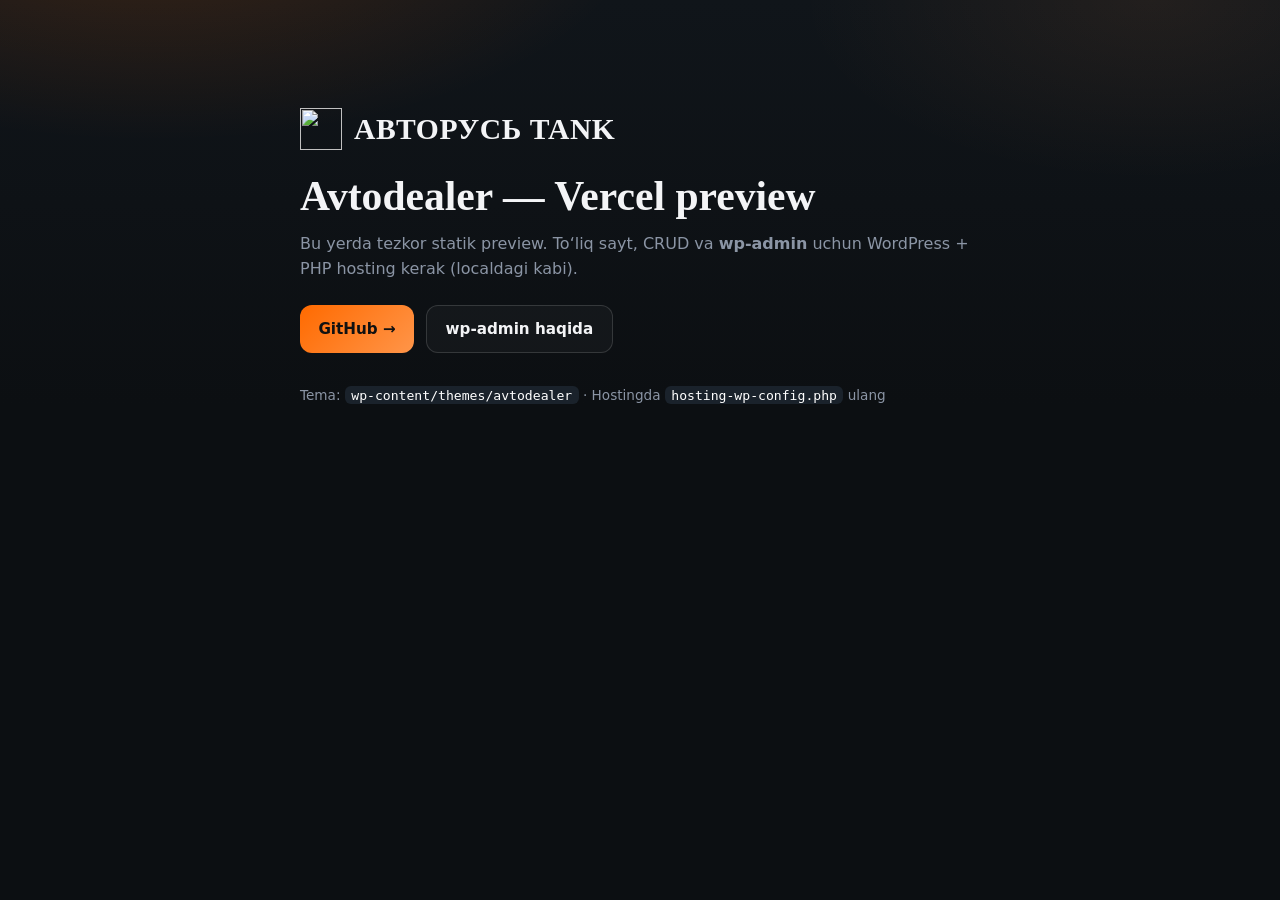
==== public/index.html @ 8ded6d8a "Add fast Vercel static preview (public/) and slim deploy ignore. Co-authored-by: Cursor <cursoragent" ====
<!DOCTYPE html>
<html lang="ru">
<head>
  <meta charset="UTF-8">
  <meta name="viewport" content="width=device-width, initial-scale=1">
  <meta name="description" content="Avtodealer — TANK дилер лендинг (WordPress tema)">
  <title>Avtodealer TANK</title>
  <link rel="icon" href="/assets/main-logo.png">
  <style>
    :root { --bg:#0c0f12; --text:#f3f4f6; --muted:#8b95a5; --accent:#ff9549; --accent2:#ff6a00; }
    * { box-sizing: border-box; }
    body {
      margin: 0; min-height: 100vh; font-family: Georgia, "Times New Roman", serif;
      color: var(--text);
      background:
        radial-gradient(900px 420px at 12% -10%, rgba(255,106,0,.18), transparent 55%),
        radial-gradient(700px 360px at 90% 0%, rgba(255,149,73,.08), transparent 50%),
        linear-gradient(180deg, #10151a 0%, var(--bg) 45%);
    }
    .wrap { max-width: 720px; margin: 0 auto; padding: 12vh 1.25rem 3rem; }
    .brand { display:flex; align-items:center; gap:.75rem; margin-bottom: 1.5rem; }
    .brand img { width: 42px; height: 42px; object-fit: contain; }
    .brand span { font-size: clamp(1.4rem, 3vw, 1.85rem); font-weight: 700; letter-spacing: .02em; }
    h1 { margin: 0 0 .75rem; font-size: clamp(1.75rem, 4.5vw, 2.6rem); line-height: 1.1; font-weight: 700; }
    p { margin: 0 0 1rem; color: var(--muted); font-family: system-ui, sans-serif; font-size: 1rem; line-height: 1.55; }
    .cta { display:flex; flex-wrap:wrap; gap:.75rem; margin-top: 1.5rem; }
    a.btn {
      display:inline-flex; align-items:center; justify-content:center; gap:.4rem;
      text-decoration:none; font-family: system-ui, sans-serif; font-weight: 650; font-size: .95rem;
      border-radius: 12px; padding: .85rem 1.15rem; transition: transform .15s ease, background .15s ease;
    }
    a.btn:hover { transform: translateY(-1px); }
    a.primary { background: linear-gradient(135deg, var(--accent2), var(--accent)); color: #111; }
    a.ghost { border: 1px solid rgba(255,255,255,.14); color: var(--text); background: rgba(255,255,255,.03); }
    .note { margin-top: 2rem; font-family: system-ui, sans-serif; font-size: .85rem; color: var(--muted); }
    code { color: #fff; background: #1a222b; padding: .12rem .4rem; border-radius: 6px; font-size: .82rem; }
  </style>
</head>
<body>
  <main class="wrap">
    <div class="brand">
      <img src="/assets/main-logo.png" width="42" height="42" alt="">
      <span>АВТОРУСЬ TANK</span>
    </div>
    <h1>Avtodealer — Vercel preview</h1>
    <p>Bu yerda tezkor statik preview. To‘liq sayt, CRUD va <strong>wp-admin</strong> uchun WordPress + PHP hosting kerak (localdagi kabi).</p>
    <div class="cta">
      <a class="btn primary" href="https://github.com/qobiljonov22/avtodealer">GitHub →</a>
      <a class="btn ghost" href="/wp-admin-notice">wp-admin haqida</a>
    </div>
    <p class="note">Tema: <code>wp-content/themes/avtodealer</code> · Hostingda <code>hosting-wp-config.php</code> ulang</p>
  </main>
</body>
</html>
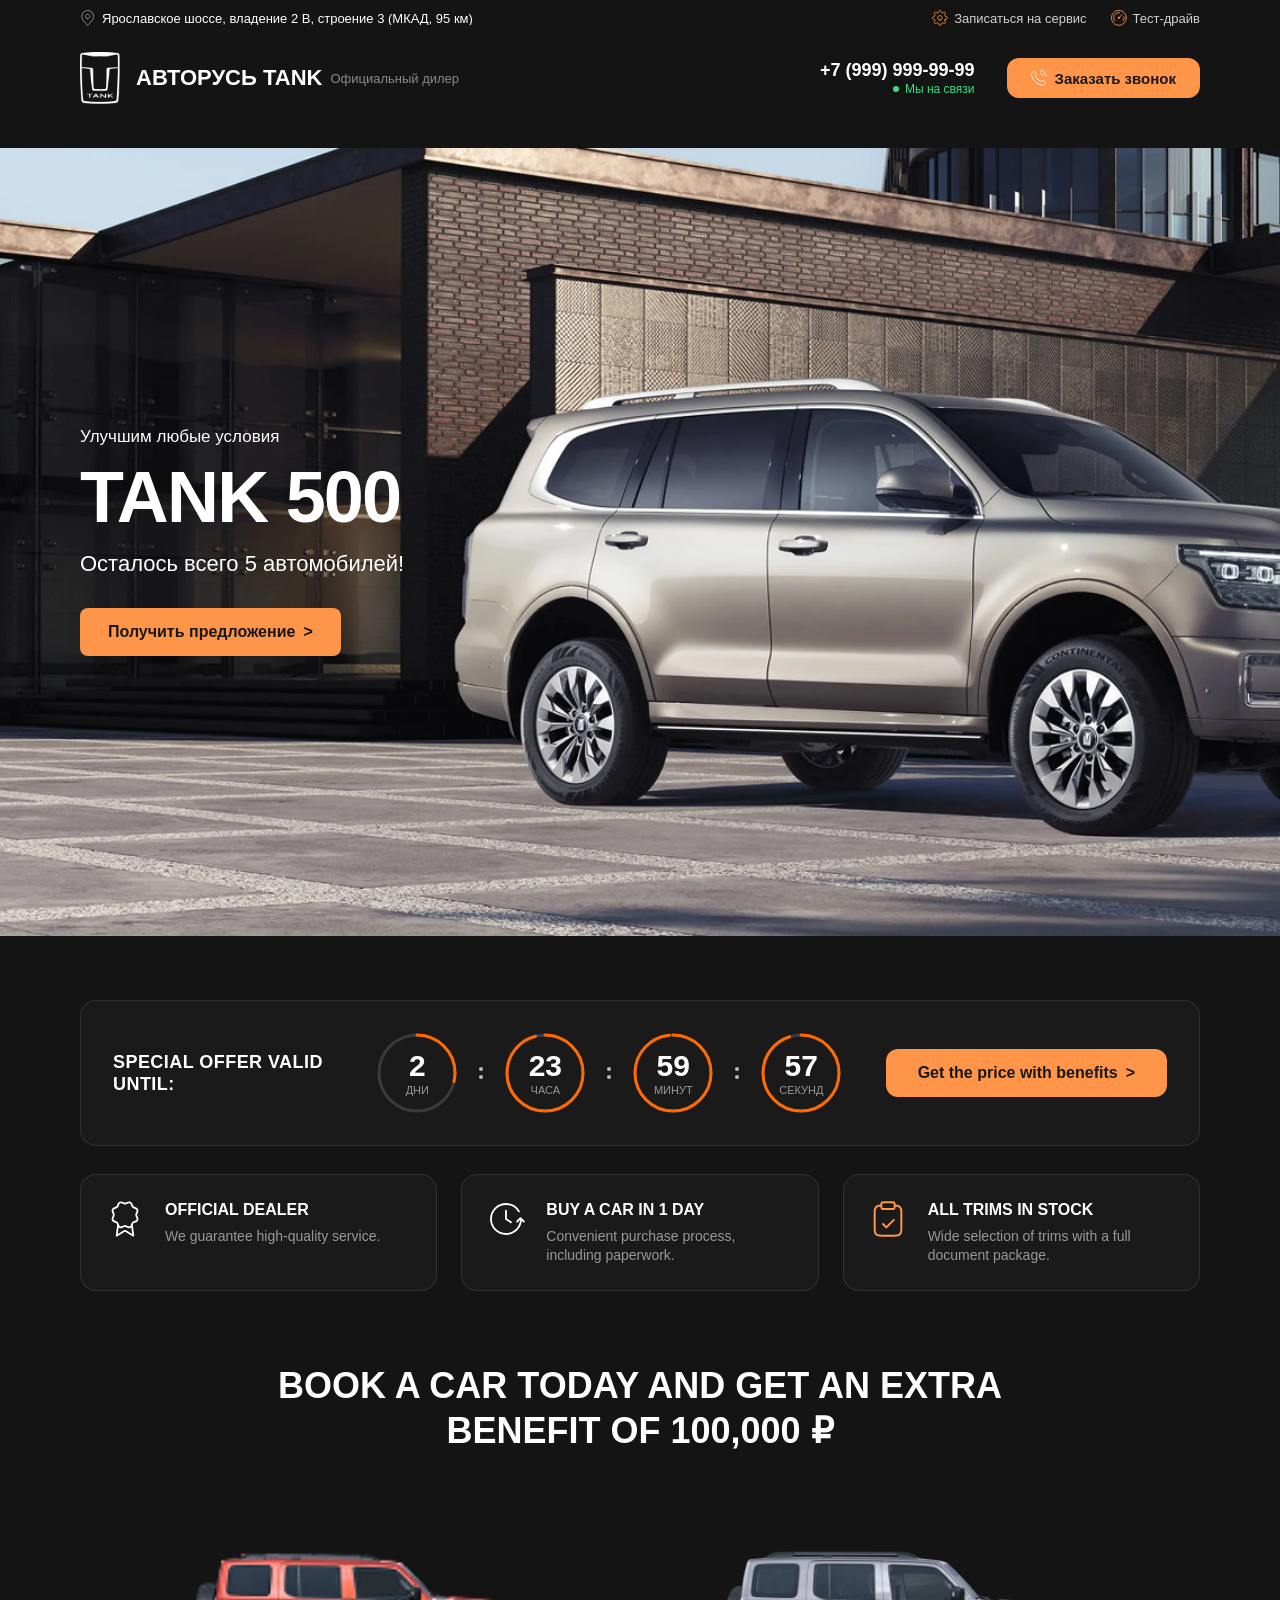
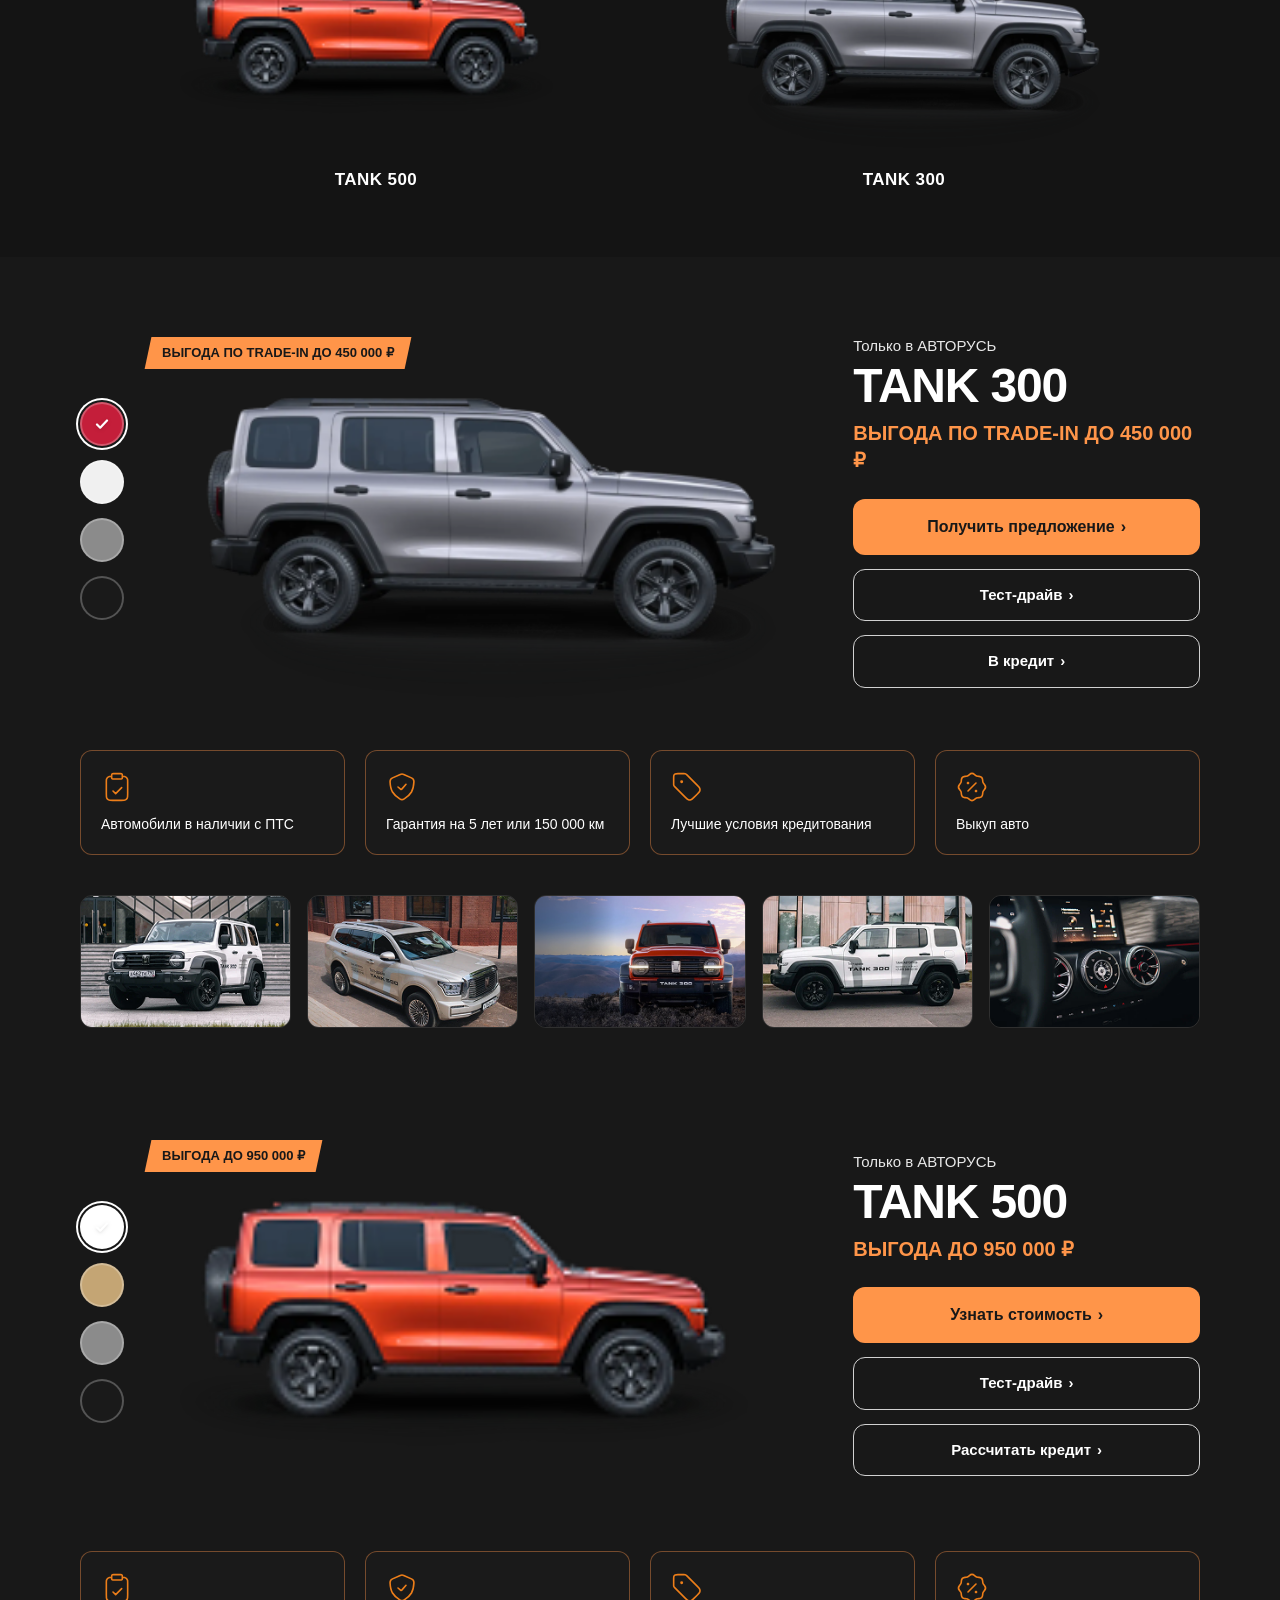
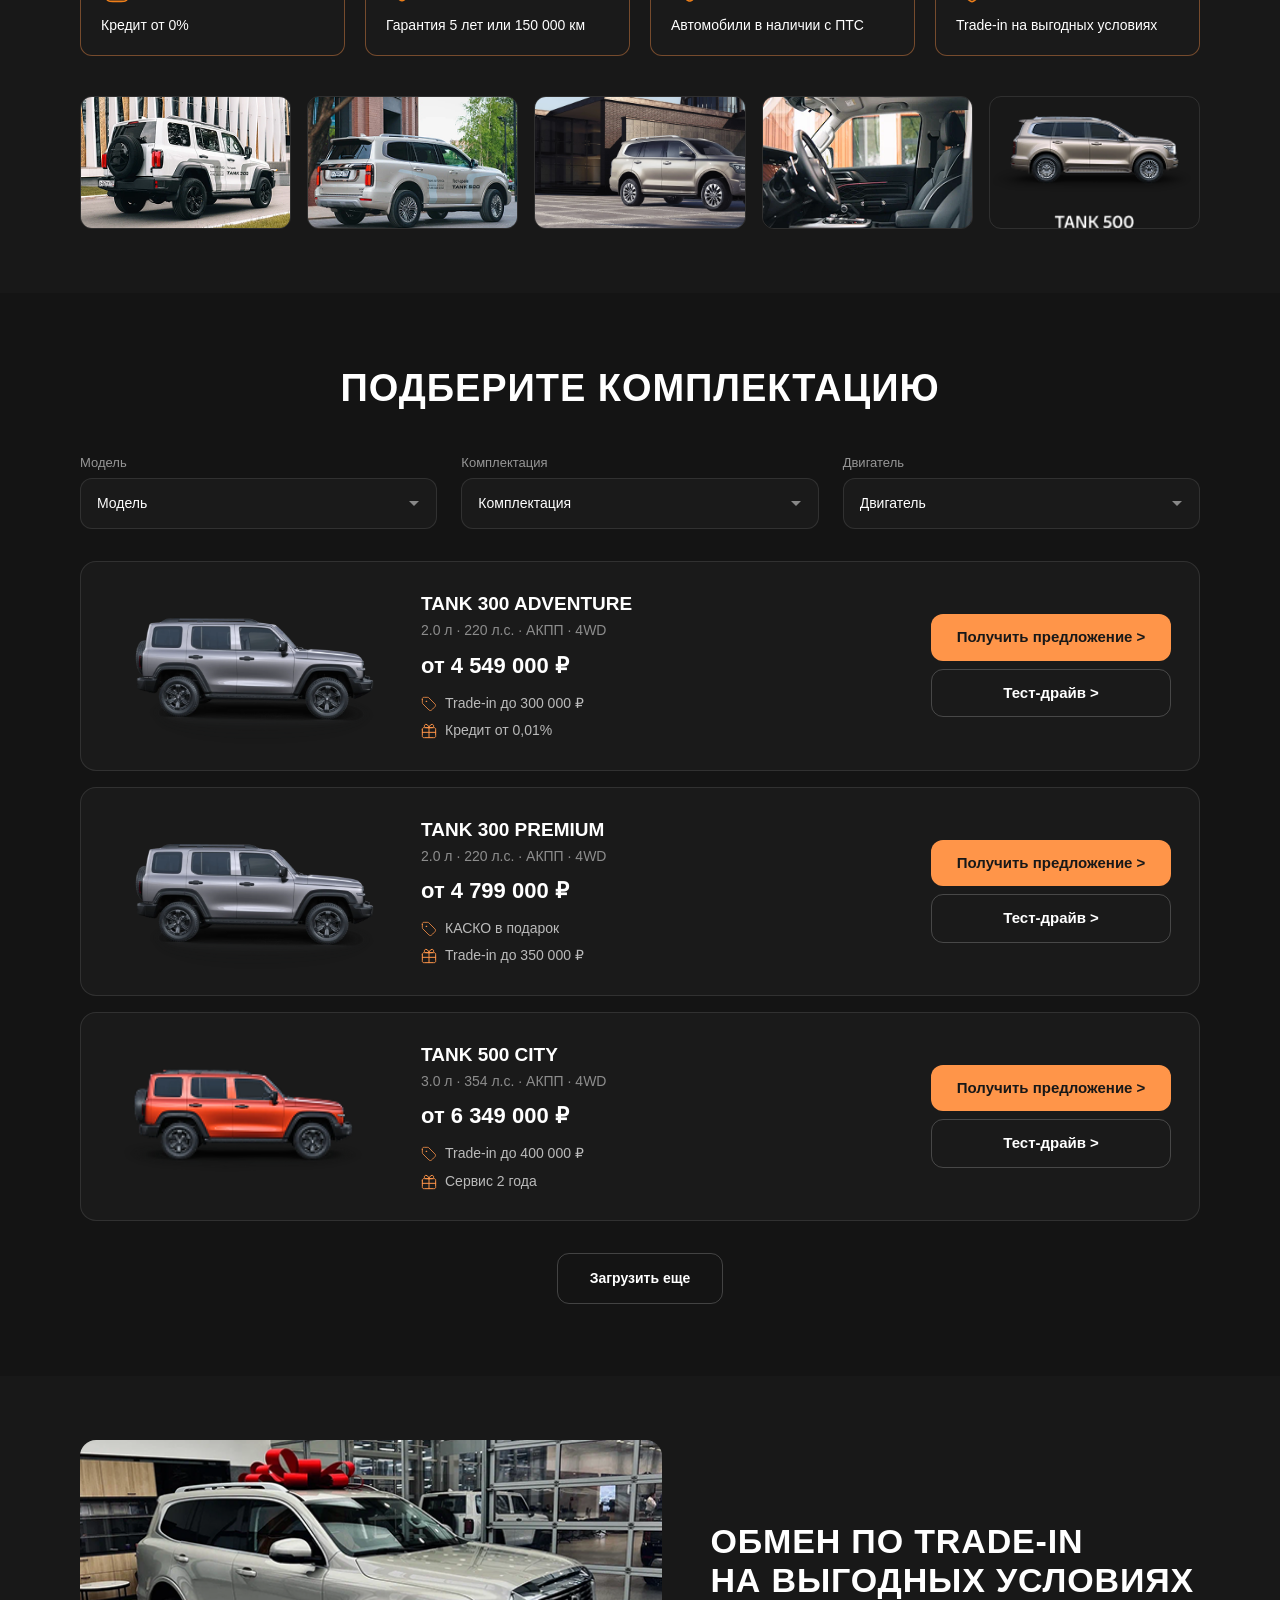
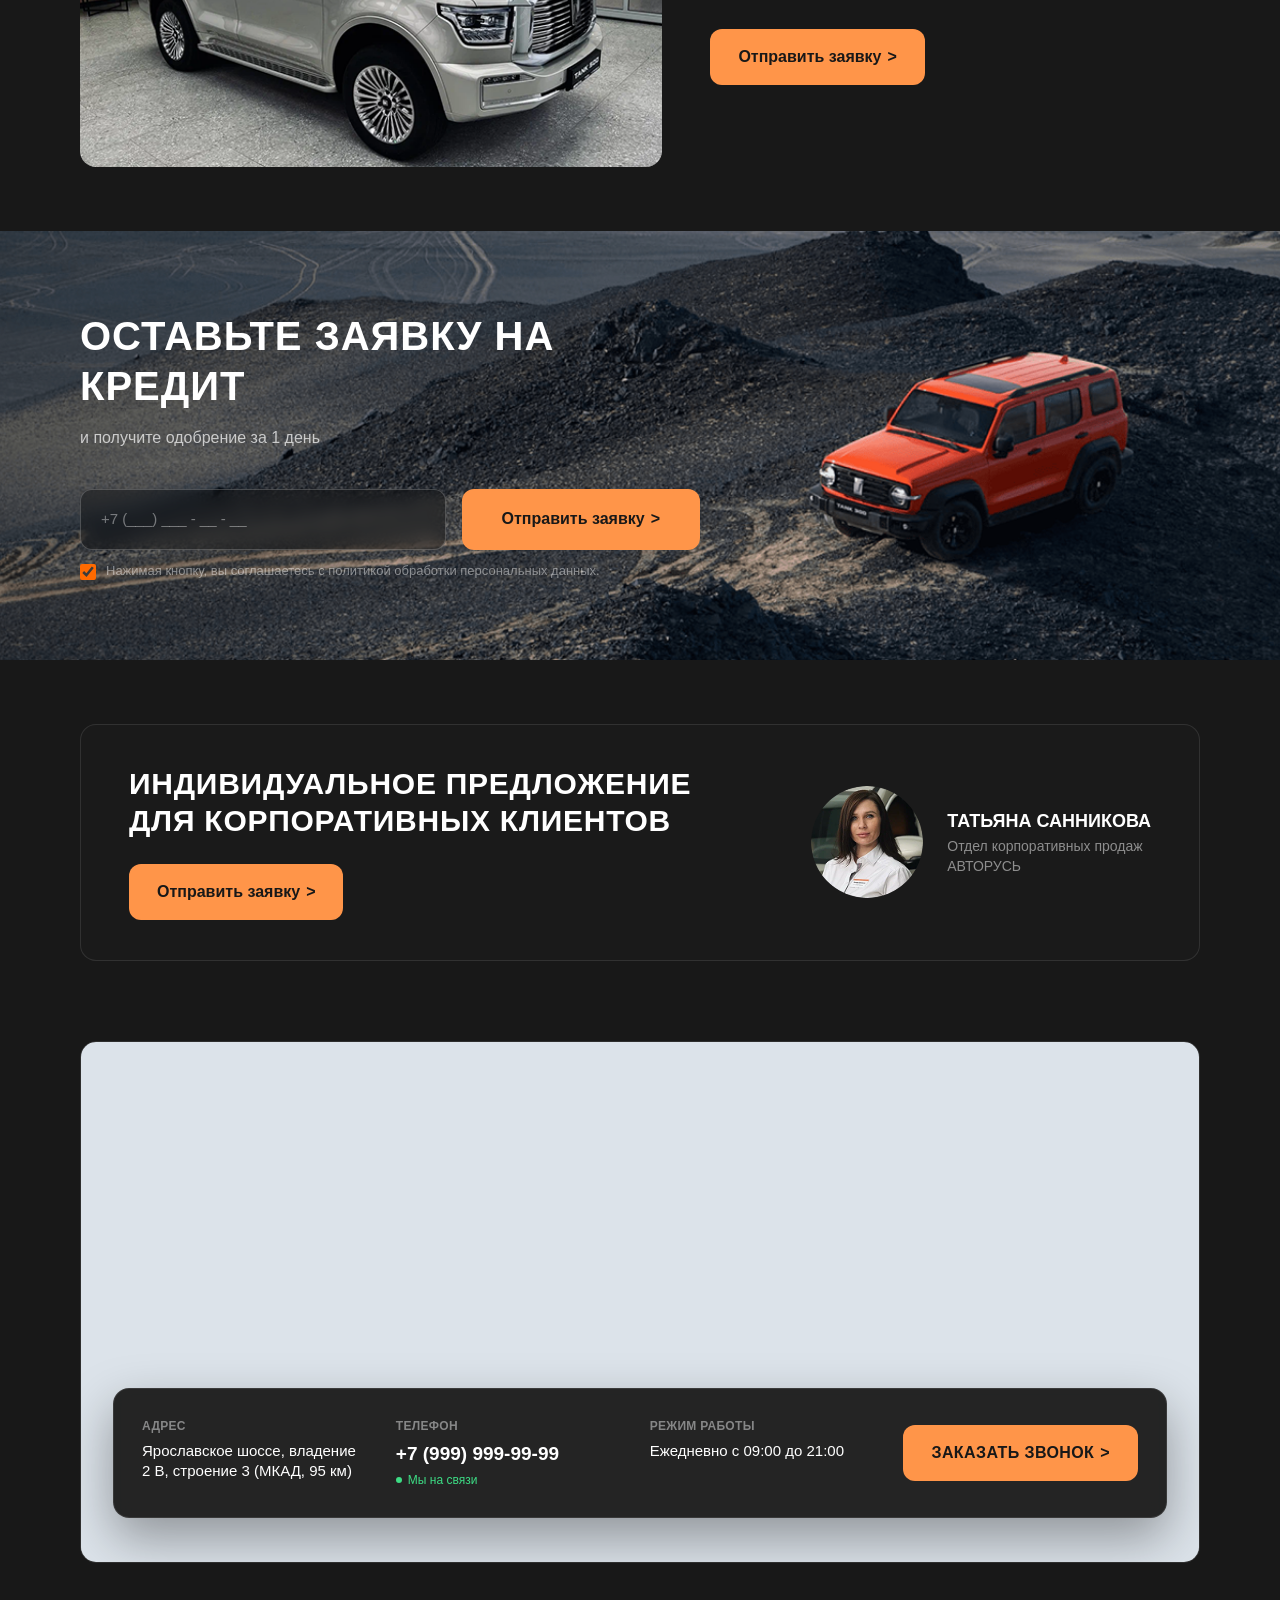
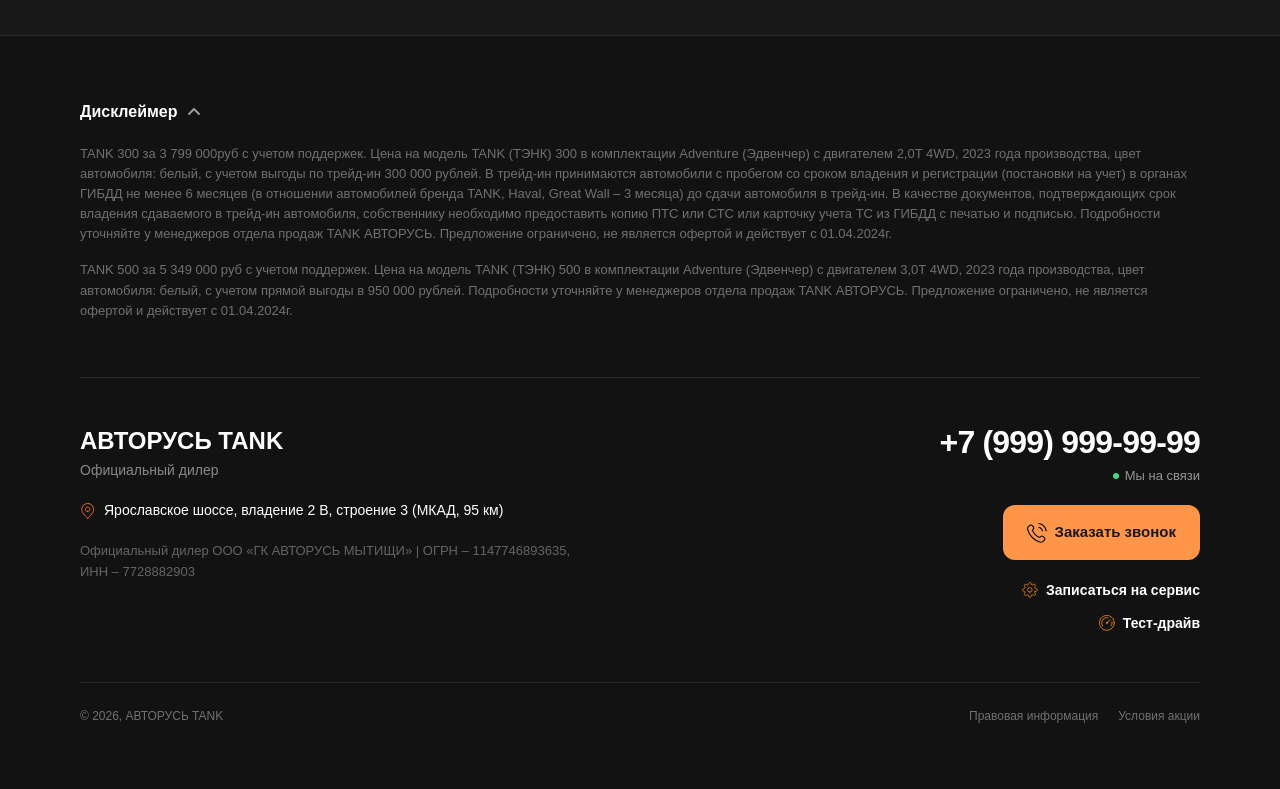
==== commit 436b3457: "Restore full static HTML export after overly aggressive cleanup. Co-authored-by: Cursor <cursoragent" ====
--- a/public/index.html
+++ b/public/index.html
@@ -1,54 +1,1494 @@
 <!DOCTYPE html>
-<html lang="ru">
+<html lang="ru-RU">
 <head>
-  <meta charset="UTF-8">
-  <meta name="viewport" content="width=device-width, initial-scale=1">
-  <meta name="description" content="Avtodealer — TANK дилер лендинг (WordPress tema)">
-  <title>Avtodealer TANK</title>
-  <link rel="icon" href="/assets/main-logo.png">
-  <style>
-    :root { --bg:#0c0f12; --text:#f3f4f6; --muted:#8b95a5; --accent:#ff9549; --accent2:#ff6a00; }
-    * { box-sizing: border-box; }
-    body {
-      margin: 0; min-height: 100vh; font-family: Georgia, "Times New Roman", serif;
-      color: var(--text);
-      background:
-        radial-gradient(900px 420px at 12% -10%, rgba(255,106,0,.18), transparent 55%),
-        radial-gradient(700px 360px at 90% 0%, rgba(255,149,73,.08), transparent 50%),
-        linear-gradient(180deg, #10151a 0%, var(--bg) 45%);
+    <meta charset="UTF-8">
+    <meta name="viewport" content="width=device-width, initial-scale=1">
+    <title>Avtodealer</title>
+<meta name='robots' content='noindex, nofollow' />
+<style type="text/tailwindcss">
+@theme {
+    /* phone */
+    --breakpoint-sm: 640px;
+    /* mini-ipad */
+    --breakpoint-md: 768px;
+    /* ipad */
+    --breakpoint-lg: 1024px;
+    /* laptop */
+    --breakpoint-xl: 1280px;
+    /* desktop */
+    --breakpoint-2xl: 1536px;
+    /* monitor */
+    --breakpoint-3xl: 1800px;
+    /* large monitor */
+    --breakpoint-4xl: 1920px;
+    /* ultra */
+    --breakpoint-5xl: 2000px;
+}
+
+.container {
+    width: 100%;
+    margin-inline: auto;
+    padding-inline: 16px;
+}
+
+/* phone */
+@media (min-width: 640px) {
+    .container {
+        max-width: 640px;
+        padding-inline: 20px;
     }
-    .wrap { max-width: 720px; margin: 0 auto; padding: 12vh 1.25rem 3rem; }
-    .brand { display:flex; align-items:center; gap:.75rem; margin-bottom: 1.5rem; }
-    .brand img { width: 42px; height: 42px; object-fit: contain; }
-    .brand span { font-size: clamp(1.4rem, 3vw, 1.85rem); font-weight: 700; letter-spacing: .02em; }
-    h1 { margin: 0 0 .75rem; font-size: clamp(1.75rem, 4.5vw, 2.6rem); line-height: 1.1; font-weight: 700; }
-    p { margin: 0 0 1rem; color: var(--muted); font-family: system-ui, sans-serif; font-size: 1rem; line-height: 1.55; }
-    .cta { display:flex; flex-wrap:wrap; gap:.75rem; margin-top: 1.5rem; }
-    a.btn {
-      display:inline-flex; align-items:center; justify-content:center; gap:.4rem;
-      text-decoration:none; font-family: system-ui, sans-serif; font-weight: 650; font-size: .95rem;
-      border-radius: 12px; padding: .85rem 1.15rem; transition: transform .15s ease, background .15s ease;
+}
+
+/* mini-ipad */
+@media (min-width: 768px) {
+    .container {
+        max-width: 768px;
+        padding-inline: 24px;
     }
-    a.btn:hover { transform: translateY(-1px); }
-    a.primary { background: linear-gradient(135deg, var(--accent2), var(--accent)); color: #111; }
-    a.ghost { border: 1px solid rgba(255,255,255,.14); color: var(--text); background: rgba(255,255,255,.03); }
-    .note { margin-top: 2rem; font-family: system-ui, sans-serif; font-size: .85rem; color: var(--muted); }
-    code { color: #fff; background: #1a222b; padding: .12rem .4rem; border-radius: 6px; font-size: .82rem; }
-  </style>
+}
+
+/* ipad */
+@media (min-width: 1024px) {
+    .container {
+        max-width: 1024px;
+        padding-inline: 32px;
+    }
+}
+
+/* laptop */
+@media (min-width: 1280px) {
+    .container {
+        max-width: 1200px;
+        padding-inline: 40px;
+    }
+}
+
+/* desktop */
+@media (min-width: 1536px) {
+    .container {
+        max-width: 1400px;
+        padding-inline: 48px;
+    }
+}
+
+/* monitor */
+@media (min-width: 1800px) {
+    .container {
+        max-width: 1640px;
+        padding-inline: 56px;
+    }
+}
+
+/* large monitor / ultra */
+@media (min-width: 1920px) {
+    .container {
+        max-width: 1760px;
+        padding-inline: 60px;
+    }
+}
+
+@media (min-width: 2000px) {
+    .container {
+        max-width: 1840px;
+        padding-inline: 64px;
+    }
+}
+
+</style>
+<style id="wp-img-auto-sizes-contain-inline-css">
+img:is([sizes=auto i],[sizes^="auto," i]){contain-intrinsic-size:3000px 1500px}
+/*# sourceURL=wp-img-auto-sizes-contain-inline-css */
+</style>
+<style id="wp-emoji-styles-inline-css">
+
+	img.wp-smiley, img.emoji {
+		display: inline !important;
+		border: none !important;
+		box-shadow: none !important;
+		height: 1em !important;
+		width: 1em !important;
+		margin: 0 0.07em !important;
+		vertical-align: -0.1em !important;
+		background: none !important;
+		padding: 0 !important;
+	}
+/*# sourceURL=wp-emoji-styles-inline-css */
+</style>
+<style id="wp-block-library-inline-css">
+:root{--wp-block-synced-color:#7a00df;--wp-block-synced-color--rgb:122,0,223;--wp-bound-block-color:var(--wp-block-synced-color);--wp-editor-canvas-background:#ddd;--wp-admin-theme-color:#007cba;--wp-admin-theme-color--rgb:0,124,186;--wp-admin-theme-color-darker-10:#006ba1;--wp-admin-theme-color-darker-10--rgb:0,107,160.5;--wp-admin-theme-color-darker-20:#005a87;--wp-admin-theme-color-darker-20--rgb:0,90,135;--wp-admin-border-width-focus:2px}@media (min-resolution:192dpi){:root{--wp-admin-border-width-focus:1.5px}}.wp-element-button{cursor:pointer}:root .has-very-light-gray-background-color{background-color:#eee}:root .has-very-dark-gray-background-color{background-color:#313131}:root .has-very-light-gray-color{color:#eee}:root .has-very-dark-gray-color{color:#313131}:root .has-vivid-green-cyan-to-vivid-cyan-blue-gradient-background{background:linear-gradient(135deg,#00d084,#0693e3)}:root .has-purple-crush-gradient-background{background:linear-gradient(135deg,#34e2e4,#4721fb 50%,#ab1dfe)}:root .has-hazy-dawn-gradient-background{background:linear-gradient(135deg,#faaca8,#dad0ec)}:root .has-subdued-olive-gradient-background{background:linear-gradient(135deg,#fafae1,#67a671)}:root .has-atomic-cream-gradient-background{background:linear-gradient(135deg,#fdd79a,#004a59)}:root .has-nightshade-gradient-background{background:linear-gradient(135deg,#330968,#31cdcf)}:root .has-midnight-gradient-background{background:linear-gradient(135deg,#020381,#2874fc)}:root{--wp--preset--font-size--normal:16px;--wp--preset--font-size--huge:42px}.has-regular-font-size{font-size:1em}.has-larger-font-size{font-size:2.625em}.has-normal-font-size{font-size:var(--wp--preset--font-size--normal)}.has-huge-font-size{font-size:var(--wp--preset--font-size--huge)}:root .has-text-align-center{text-align:center}:root .has-text-align-left{text-align:left}:root .has-text-align-right{text-align:right}.has-fit-text{white-space:nowrap!important}#end-resizable-editor-section{display:none}.aligncenter{clear:both}.items-justified-left{justify-content:flex-start}.items-justified-center{justify-content:center}.items-justified-right{justify-content:flex-end}.items-justified-space-between{justify-content:space-between}.screen-reader-text{word-wrap:normal!important;border:0;clip-path:inset(50%);height:1px;margin:-1px;overflow:hidden;padding:0;position:absolute;width:1px;word-break:normal!important}.screen-reader-text:focus{background-color:#ddd;clip-path:none;color:#444;display:block;font-size:1em;height:auto;left:5px;line-height:normal;padding:15px 23px 14px;text-decoration:none;top:5px;width:auto;z-index:100000}html :where(.has-border-color){border-style:solid}html :where([style^=border-color],[style*=";border-color"],[style*="; border-color"]){border-style:solid}html :where([style^=border-top-color],[style*=";border-top-color"],[style*="; border-top-color"]){border-top-style:solid}html :where([style^=border-right-color],[style*=";border-right-color"],[style*="; border-right-color"]){border-right-style:solid}html :where([style^=border-bottom-color],[style*=";border-bottom-color"],[style*="; border-bottom-color"]){border-bottom-style:solid}html :where([style^=border-left-color],[style*=";border-left-color"],[style*="; border-left-color"]){border-left-style:solid}html :where([style^=border-width],[style*=";border-width"],[style*="; border-width"]){border-style:solid}html :where([style^=border-top-width],[style*=";border-top-width"],[style*="; border-top-width"]){border-top-style:solid}html :where([style^=border-right-width],[style*=";border-right-width"],[style*="; border-right-width"]){border-right-style:solid}html :where([style^=border-bottom-width],[style*=";border-bottom-width"],[style*="; border-bottom-width"]){border-bottom-style:solid}html :where([style^=border-left-width],[style*=";border-left-width"],[style*="; border-left-width"]){border-left-style:solid}html :where(img[class*=wp-image-]){height:auto;max-width:100%}:where(figure){margin:0 0 1em}html :where(.is-position-sticky){--wp-admin--admin-bar--position-offset:var(--wp-admin--admin-bar--height,0px)}@media screen and (max-width:600px){html :where(.is-position-sticky){--wp-admin--admin-bar--position-offset:0px}}
+
+/*# sourceURL=/wp-includes/css/dist/block-library/common.min.css */
+</style>
+<style id="classic-theme-styles-inline-css">
+/*! This file is auto-generated */
+.wp-block-button__link{color:#fff;background-color:#32373c;border-radius:9999px;box-shadow:none;text-decoration:none;padding:calc(.667em + 2px) calc(1.333em + 2px);font-size:1.125em}.wp-block-file__button{background:#32373c;color:#fff;text-decoration:none}
+/*# sourceURL=/wp-includes/css/classic-themes.min.css */
+</style>
+
+<style id="global-styles-inline-css">
+:root{--wp--preset--aspect-ratio--square: 1;--wp--preset--aspect-ratio--4-3: 4/3;--wp--preset--aspect-ratio--3-4: 3/4;--wp--preset--aspect-ratio--3-2: 3/2;--wp--preset--aspect-ratio--2-3: 2/3;--wp--preset--aspect-ratio--16-9: 16/9;--wp--preset--aspect-ratio--9-16: 9/16;--wp--preset--color--black: #000000;--wp--preset--color--cyan-bluish-gray: #abb8c3;--wp--preset--color--white: #ffffff;--wp--preset--color--pale-pink: #f78da7;--wp--preset--color--vivid-red: #cf2e2e;--wp--preset--color--luminous-vivid-orange: #ff6900;--wp--preset--color--luminous-vivid-amber: #fcb900;--wp--preset--color--light-green-cyan: #7bdcb5;--wp--preset--color--vivid-green-cyan: #00d084;--wp--preset--color--pale-cyan-blue: #8ed1fc;--wp--preset--color--vivid-cyan-blue: #0693e3;--wp--preset--color--vivid-purple: #9b51e0;--wp--preset--gradient--vivid-cyan-blue-to-vivid-purple: linear-gradient(135deg,rgb(6,147,227) 0%,rgb(155,81,224) 100%);--wp--preset--gradient--light-green-cyan-to-vivid-green-cyan: linear-gradient(135deg,rgb(122,220,180) 0%,rgb(0,208,130) 100%);--wp--preset--gradient--luminous-vivid-amber-to-luminous-vivid-orange: linear-gradient(135deg,rgb(252,185,0) 0%,rgb(255,105,0) 100%);--wp--preset--gradient--luminous-vivid-orange-to-vivid-red: linear-gradient(135deg,rgb(255,105,0) 0%,rgb(207,46,46) 100%);--wp--preset--gradient--very-light-gray-to-cyan-bluish-gray: linear-gradient(135deg,rgb(238,238,238) 0%,rgb(169,184,195) 100%);--wp--preset--gradient--cool-to-warm-spectrum: linear-gradient(135deg,rgb(74,234,220) 0%,rgb(151,120,209) 20%,rgb(207,42,186) 40%,rgb(238,44,130) 60%,rgb(251,105,98) 80%,rgb(254,248,76) 100%);--wp--preset--gradient--blush-light-purple: linear-gradient(135deg,rgb(255,206,236) 0%,rgb(152,150,240) 100%);--wp--preset--gradient--blush-bordeaux: linear-gradient(135deg,rgb(254,205,165) 0%,rgb(254,45,45) 50%,rgb(107,0,62) 100%);--wp--preset--gradient--luminous-dusk: linear-gradient(135deg,rgb(255,203,112) 0%,rgb(199,81,192) 50%,rgb(65,88,208) 100%);--wp--preset--gradient--pale-ocean: linear-gradient(135deg,rgb(255,245,203) 0%,rgb(182,227,212) 50%,rgb(51,167,181) 100%);--wp--preset--gradient--electric-grass: linear-gradient(135deg,rgb(202,248,128) 0%,rgb(113,206,126) 100%);--wp--preset--gradient--midnight: linear-gradient(135deg,rgb(2,3,129) 0%,rgb(40,116,252) 100%);--wp--preset--font-size--small: 13px;--wp--preset--font-size--medium: 20px;--wp--preset--font-size--large: 36px;--wp--preset--font-size--x-large: 42px;--wp--preset--spacing--20: 0.44rem;--wp--preset--spacing--30: 0.67rem;--wp--preset--spacing--40: 1rem;--wp--preset--spacing--50: 1.5rem;--wp--preset--spacing--60: 2.25rem;--wp--preset--spacing--70: 3.38rem;--wp--preset--spacing--80: 5.06rem;--wp--preset--shadow--natural: 6px 6px 9px rgba(0, 0, 0, 0.2);--wp--preset--shadow--deep: 12px 12px 50px rgba(0, 0, 0, 0.4);--wp--preset--shadow--sharp: 6px 6px 0px rgba(0, 0, 0, 0.2);--wp--preset--shadow--outlined: 6px 6px 0px -3px rgb(255, 255, 255), 6px 6px rgb(0, 0, 0);--wp--preset--shadow--crisp: 6px 6px 0px rgb(0, 0, 0);}.wp-block-button{--wp--preset--dimension--25: 25%;--wp--preset--dimension--50: 50%;--wp--preset--dimension--75: 75%;--wp--preset--dimension--100: 100%;}:where(body) { margin: 0; }:where(.is-layout-flex){gap: 0.5em;}:where(.is-layout-grid){gap: 0.5em;}body .is-layout-flex{display: flex;}.is-layout-flex{flex-wrap: wrap;align-items: center;}.is-layout-flex > :is(*, div){margin: 0;}body .is-layout-grid{display: grid;}.is-layout-grid > :is(*, div){margin: 0;}body{padding-top: 0px;padding-right: 0px;padding-bottom: 0px;padding-left: 0px;}:root :where(.wp-element-button, .wp-block-button__link){background-color: #32373c;border-width: 0;color: #fff;font-family: inherit;font-size: inherit;font-style: inherit;font-weight: inherit;letter-spacing: inherit;line-height: inherit;padding-top: calc(0.667em + 2px);padding-right: calc(1.333em + 2px);padding-bottom: calc(0.667em + 2px);padding-left: calc(1.333em + 2px);text-decoration: none;text-transform: inherit;}.has-black-color{color: var(--wp--preset--color--black) !important;}.has-cyan-bluish-gray-color{color: var(--wp--preset--color--cyan-bluish-gray) !important;}.has-white-color{color: var(--wp--preset--color--white) !important;}.has-pale-pink-color{color: var(--wp--preset--color--pale-pink) !important;}.has-vivid-red-color{color: var(--wp--preset--color--vivid-red) !important;}.has-luminous-vivid-orange-color{color: var(--wp--preset--color--luminous-vivid-orange) !important;}.has-luminous-vivid-amber-color{color: var(--wp--preset--color--luminous-vivid-amber) !important;}.has-light-green-cyan-color{color: var(--wp--preset--color--light-green-cyan) !important;}.has-vivid-green-cyan-color{color: var(--wp--preset--color--vivid-green-cyan) !important;}.has-pale-cyan-blue-color{color: var(--wp--preset--color--pale-cyan-blue) !important;}.has-vivid-cyan-blue-color{color: var(--wp--preset--color--vivid-cyan-blue) !important;}.has-vivid-purple-color{color: var(--wp--preset--color--vivid-purple) !important;}.has-black-background-color{background-color: var(--wp--preset--color--black) !important;}.has-cyan-bluish-gray-background-color{background-color: var(--wp--preset--color--cyan-bluish-gray) !important;}.has-white-background-color{background-color: var(--wp--preset--color--white) !important;}.has-pale-pink-background-color{background-color: var(--wp--preset--color--pale-pink) !important;}.has-vivid-red-background-color{background-color: var(--wp--preset--color--vivid-red) !important;}.has-luminous-vivid-orange-background-color{background-color: var(--wp--preset--color--luminous-vivid-orange) !important;}.has-luminous-vivid-amber-background-color{background-color: var(--wp--preset--color--luminous-vivid-amber) !important;}.has-light-green-cyan-background-color{background-color: var(--wp--preset--color--light-green-cyan) !important;}.has-vivid-green-cyan-background-color{background-color: var(--wp--preset--color--vivid-green-cyan) !important;}.has-pale-cyan-blue-background-color{background-color: var(--wp--preset--color--pale-cyan-blue) !important;}.has-vivid-cyan-blue-background-color{background-color: var(--wp--preset--color--vivid-cyan-blue) !important;}.has-vivid-purple-background-color{background-color: var(--wp--preset--color--vivid-purple) !important;}.has-black-border-color{border-color: var(--wp--preset--color--black) !important;}.has-cyan-bluish-gray-border-color{border-color: var(--wp--preset--color--cyan-bluish-gray) !important;}.has-white-border-color{border-color: var(--wp--preset--color--white) !important;}.has-pale-pink-border-color{border-color: var(--wp--preset--color--pale-pink) !important;}.has-vivid-red-border-color{border-color: var(--wp--preset--color--vivid-red) !important;}.has-luminous-vivid-orange-border-color{border-color: var(--wp--preset--color--luminous-vivid-orange) !important;}.has-luminous-vivid-amber-border-color{border-color: var(--wp--preset--color--luminous-vivid-amber) !important;}.has-light-green-cyan-border-color{border-color: var(--wp--preset--color--light-green-cyan) !important;}.has-vivid-green-cyan-border-color{border-color: var(--wp--preset--color--vivid-green-cyan) !important;}.has-pale-cyan-blue-border-color{border-color: var(--wp--preset--color--pale-cyan-blue) !important;}.has-vivid-cyan-blue-border-color{border-color: var(--wp--preset--color--vivid-cyan-blue) !important;}.has-vivid-purple-border-color{border-color: var(--wp--preset--color--vivid-purple) !important;}.has-vivid-cyan-blue-to-vivid-purple-gradient-background{background: var(--wp--preset--gradient--vivid-cyan-blue-to-vivid-purple) !important;}.has-light-green-cyan-to-vivid-green-cyan-gradient-background{background: var(--wp--preset--gradient--light-green-cyan-to-vivid-green-cyan) !important;}.has-luminous-vivid-amber-to-luminous-vivid-orange-gradient-background{background: var(--wp--preset--gradient--luminous-vivid-amber-to-luminous-vivid-orange) !important;}.has-luminous-vivid-orange-to-vivid-red-gradient-background{background: var(--wp--preset--gradient--luminous-vivid-orange-to-vivid-red) !important;}.has-very-light-gray-to-cyan-bluish-gray-gradient-background{background: var(--wp--preset--gradient--very-light-gray-to-cyan-bluish-gray) !important;}.has-cool-to-warm-spectrum-gradient-background{background: var(--wp--preset--gradient--cool-to-warm-spectrum) !important;}.has-blush-light-purple-gradient-background{background: var(--wp--preset--gradient--blush-light-purple) !important;}.has-blush-bordeaux-gradient-background{background: var(--wp--preset--gradient--blush-bordeaux) !important;}.has-luminous-dusk-gradient-background{background: var(--wp--preset--gradient--luminous-dusk) !important;}.has-pale-ocean-gradient-background{background: var(--wp--preset--gradient--pale-ocean) !important;}.has-electric-grass-gradient-background{background: var(--wp--preset--gradient--electric-grass) !important;}.has-midnight-gradient-background{background: var(--wp--preset--gradient--midnight) !important;}.has-small-font-size{font-size: var(--wp--preset--font-size--small) !important;}.has-medium-font-size{font-size: var(--wp--preset--font-size--medium) !important;}.has-large-font-size{font-size: var(--wp--preset--font-size--large) !important;}.has-x-large-font-size{font-size: var(--wp--preset--font-size--x-large) !important;}
+/*# sourceURL=global-styles-inline-css */
+</style>
+
+<script id="tailwindcss-js" src="/js/tailwindcss-browser.js?ver=4.0.0"></script>
+<link rel="https://api.w.org/" href="/wp-json/" /><link rel="EditURI" type="application/rsd+xml" title="RSD" href="/xmlrpc.php?rsd" />
+<meta name="generator" content="WordPress 7.1.2" />
+    <style id="avto-page-loader-css">
+      #avto-page-loader{
+        position:fixed;inset:0;z-index:2147483000;
+        display:flex;align-items:center;justify-content:center;
+        background:#0e0e0e;
+        transition:opacity .55s ease,visibility .55s ease;
+      }
+      #avto-page-loader.is-done{
+        opacity:0;visibility:hidden;pointer-events:none;
+      }
+      #avto-page-loader .avto-loader-inner{
+        display:flex;flex-direction:column;align-items:center;gap:22px;
+        text-align:center;padding:24px;
+      }
+      #avto-page-loader .avto-loader-mark{
+        position:relative;width:72px;height:72px;
+      }
+      #avto-page-loader .avto-loader-ring{
+        position:absolute;inset:0;border-radius:50%;
+        border:2px solid rgba(255,255,255,.08);
+        border-top-color:#ff6a00;
+        animation:avtoSpin .85s linear infinite;
+      }
+      #avto-page-loader .avto-loader-core{
+        position:absolute;inset:14px;border-radius:50%;
+        background:linear-gradient(145deg,#1a1a1a,#0a0a0a);
+        box-shadow:inset 0 0 0 1px rgba(255,255,255,.06);
+        display:grid;place-items:center;
+        font:700 13px/1 system-ui,sans-serif;letter-spacing:.08em;color:#ff9549;
+      }
+      #avto-page-loader .avto-loader-brand{
+        margin:0;font:700 clamp(18px,3.2vw,28px)/1.15 system-ui,sans-serif;
+        color:#fff;letter-spacing:.02em;
+      }
+      #avto-page-loader .avto-loader-sub{
+        margin:0;font:500 13px/1.4 system-ui,sans-serif;color:rgba(255,255,255,.45);
+      }
+      #avto-page-loader .avto-loader-bar{
+        width:min(220px,56vw);height:2px;border-radius:999px;overflow:hidden;
+        background:rgba(255,255,255,.08);
+      }
+      #avto-page-loader .avto-loader-bar > span{
+        display:block;height:100%;width:35%;
+        background:linear-gradient(90deg,#ff6a00,#ff9549);
+        border-radius:inherit;
+        animation:avtoBar 1.1s ease-in-out infinite;
+      }
+      @keyframes avtoSpin{to{transform:rotate(360deg)}}
+      @keyframes avtoBar{
+        0%{transform:translateX(-120%)}
+        100%{transform:translateX(320%)}
+      }
+      html.avto-loading,html.avto-loading body{overflow:hidden}
+    </style>
+    <script>document.documentElement.classList.add('avto-loading');</script>
 </head>
-<body>
-  <main class="wrap">
-    <div class="brand">
-      <img src="/assets/main-logo.png" width="42" height="42" alt="">
-      <span>АВТОРУСЬ TANK</span>
+<body class="home blog wp-theme-avtodealer bg-[#141414] text-white page-home">
+<div id="avto-page-loader" role="status" aria-live="polite" aria-busy="true">
+    <div class="avto-loader-inner">
+        <div class="avto-loader-mark" aria-hidden="true">
+            <div class="avto-loader-ring"></div>
+            <div class="avto-loader-core">AD</div>
+        </div>
+        <p class="avto-loader-brand">АВТОРУСЬ TANK</p>
+        <p class="avto-loader-sub">Yuklanmoqda…</p>
+        <div class="avto-loader-bar" aria-hidden="true"><span></span></div>
     </div>
-    <h1>Avtodealer — Vercel preview</h1>
-    <p>Bu yerda tezkor statik preview. To‘liq sayt, CRUD va <strong>wp-admin</strong> uchun WordPress + PHP hosting kerak (localdagi kabi).</p>
-    <div class="cta">
-      <a class="btn primary" href="https://github.com/qobiljonov22/avtodealer">GitHub →</a>
-      <a class="btn ghost" href="/wp-admin-notice">wp-admin haqida</a>
+</div>
+
+<header class="fixed z-[99999] w-full bg-[#141414] text-white transition-colors duration-300">
+    <div class="container mx-auto max-w-auto">
+        <div class="hidden w-full items-center justify-between gap-4 py-2 lg:flex xl:py-2.5 2xl:py-2.5 3xl:py-3 4xl:py-3.5 5xl:py-4">
+            <a href="https://www.google.com/maps/search/?api=1&#038;query=%D0%AF%D1%80%D0%BE%D1%81%D0%BB%D0%B0%D0%B2%D1%81%D0%BA%D0%BE%D0%B5%20%D1%88%D0%BE%D1%81%D1%81%D0%B5%2C%20%D0%B2%D0%BB%D0%B0%D0%B4%D0%B5%D0%BD%D0%B8%D0%B5%202%20%D0%92%2C%20%D1%81%D1%82%D1%80%D0%BE%D0%B5%D0%BD%D0%B8%D0%B5%203%20%28%D0%9C%D0%9A%D0%90%D0%94%2C%2095%20%D0%BA%D0%BC%29" class="flex min-w-0 items-center gap-1.5 text-[12px] leading-none text-white underline decoration-white/50 underline-offset-2 xl:text-[13px] 2xl:text-[13px] 3xl:gap-2 3xl:text-[14px] 4xl:text-[15px] 5xl:text-[16px]">
+                <img src="/Font/location.svg" alt="" class="h-3.5 w-3.5 shrink-0 xl:h-4 xl:w-4 3xl:h-[18px] 3xl:w-[18px] 4xl:h-5 4xl:w-5">
+                <span class="truncate">Ярославское шоссе, владение 2 В, строение 3 (МКАД, 95 км)</span>
+            </a>
+            <nav class="flex shrink-0 items-center gap-5 text-[12px] leading-none text-white/80 xl:gap-6 xl:text-[13px] 2xl:gap-7 2xl:text-[13px] 3xl:gap-8 3xl:text-[14px] 4xl:gap-10 4xl:text-[15px] 5xl:gap-12 5xl:text-[16px]">
+                <a href="#contact" class="flex items-center gap-1.5 transition-colors hover:text-white 3xl:gap-2">
+                    <img src="/Font/setting.svg" alt="" class="h-3.5 w-3.5 shrink-0 xl:h-4 xl:w-4 3xl:h-[18px] 3xl:w-[18px] 4xl:h-5 4xl:w-5">
+                    Записаться на сервис                </a>
+                <a href="#credit" class="flex items-center gap-1.5 transition-colors hover:text-white 3xl:gap-2">
+                    <img src="/Font/speed.svg" alt="" class="h-3.5 w-3.5 shrink-0 xl:h-4 xl:w-4 3xl:h-[18px] 3xl:w-[18px] 4xl:h-5 4xl:w-5">
+                    Тест-драйв                </a>
+                            </nav>
+        </div>
+
+        <div class="flex items-center justify-between gap-3 py-3 sm:py-3.5 md:py-4 lg:py-3.5 xl:py-4 2xl:py-[17px] 3xl:py-5 4xl:py-6 5xl:py-7" data-header-bar>
+            <a href="/" class="flex min-w-0 items-center gap-2.5 sm:gap-3 md:gap-3.5 xl:gap-4 2xl:gap-4 3xl:gap-5 4xl:gap-6">
+                <img
+                    src="/images/main-logo.png"
+                    alt="АВТОРУСЬ TANK"
+                    class="h-9 w-auto object-contain sm:h-10 md:h-11 lg:h-12 xl:h-[52px] 2xl:h-14 3xl:h-16 4xl:h-[72px] 5xl:h-20">
+                <span class="flex min-w-0 flex-col md:flex-row md:items-center md:gap-2">
+                    <span class="block truncate text-[15px] font-bold leading-none sm:text-[17px] md:text-[18px] lg:text-[20px] xl:text-[22px] 2xl:text-[24px] 3xl:text-[28px] 4xl:text-[32px] 5xl:text-[36px]">АВТОРУСЬ TANK</span>
+                    <span class="mt-1 text-[11px] leading-none text-white/50 md:mt-0 md:text-[12px] xl:text-[13px] 2xl:text-[13px] 3xl:text-[14px] 4xl:text-[16px] 5xl:text-[17px]">Официальный дилер</span>
+                </span>
+            </a>
+
+            <div class="flex shrink-0 items-center gap-2 sm:gap-3 md:gap-4 lg:gap-5 xl:gap-8 2xl:gap-9 3xl:gap-10 4xl:gap-12 5xl:gap-14">
+                <a href="tel:+79999999999" class="flex items-center gap-2 xl:gap-3">
+                    <span class="grid h-9 w-9 place-items-center rounded-full bg-white/10 md:hidden">
+                        <img src="/Font/phone.svg" alt="" class="h-4 w-4 brightness-0 invert">
+                    </span>
+                    <span class="hidden text-right sm:block">
+                        <span class="block text-[14px] font-semibold leading-none md:text-[16px] lg:text-[17px] xl:text-[18px] 2xl:text-[19px] 3xl:text-[22px] 4xl:text-[24px] 5xl:text-[26px]">+7 (999) 999-99-99</span>
+                        <span class="mt-1 hidden items-center justify-end gap-1.5 text-[11px] leading-none text-[#3DDC84] md:flex xl:text-[12px] 2xl:text-[12px] 3xl:mt-1.5 3xl:text-[13px] 4xl:text-[14px] 5xl:text-[15px]">
+                            <span class="h-1.5 w-1.5 rounded-full bg-[#3DDC84] 3xl:h-2 3xl:w-2"></span>
+                            Мы на связи                        </span>
+                    </span>
+                </a>
+
+                <button type="button" data-open-lead class="hidden items-center justify-center gap-2 rounded-lg bg-[#FF9549] px-3 py-2 text-[12px] font-semibold leading-none text-[#181818] transition-colors hover:bg-[#FF6A00] hover:text-white sm:px-4 sm:text-[13px] md:px-5 md:py-2.5 lg:inline-flex lg:rounded-xl lg:text-[14px] xl:px-6 xl:py-3 xl:text-[15px] 2xl:px-6 2xl:py-3 2xl:text-[15px] 3xl:gap-2.5 3xl:px-7 3xl:py-3.5 3xl:text-[16px] 4xl:px-8 4xl:py-4 4xl:text-[18px] 5xl:px-9 5xl:py-4.5 5xl:text-[20px]">
+                    <img src="/Font/Mobile_phone.svg" alt="" class="h-3.5 w-3.5 sm:h-4 sm:w-4 3xl:h-5 3xl:w-5 5xl:h-6 5xl:w-6">
+                    <span class="hidden sm:inline">Заказать звонок</span>
+                </button>
+
+                <div class="lg:hidden">
+                                    </div>
+
+                <button
+                    type="button"
+                    class="hamburger flex h-9 w-9 items-center justify-center rounded-full bg-white/10 lg:hidden"
+                    data-menu-btn
+                    aria-expanded="false"
+                    aria-label="Меню">
+                    <span class="flex flex-col items-center justify-center gap-[5px]" data-menu-icon>
+                        <span class="line1 block h-0.5 w-4 rounded-full bg-white"></span>
+                        <span class="line2 block h-0.5 w-4 rounded-full bg-white"></span>
+                        <span class="line3 block h-0.5 w-4 rounded-full bg-white"></span>
+                    </span>
+                </button>
+            </div>
+        </div>
+
+        <div
+            class="nav-links border-t border-white/10 bg-[#141414] lg:!hidden"
+            data-menu>
+            <div class="container mx-auto flex flex-col px-4 pb-10 pt-6 sm:px-5 sm:pt-7 md:px-6 md:pt-8">
+                <div class="menu-link flex flex-col gap-1" data-menu-link>
+                    <span class="text-[22px] font-bold leading-tight sm:text-[24px] md:text-[26px]">АВТОРУСЬ TANK</span>
+                    <span class="text-[13px] leading-none text-white/50 sm:text-[14px]">Официальный дилер</span>
+                </div>
+
+                <a href="tel:+79999999999" class="menu-link mt-6 block text-[28px] font-bold leading-none tracking-tight sm:mt-7 sm:text-[32px] md:text-[36px]" data-menu-link>
+                    +7 (999) 999-99-99                </a>
+                <div class="menu-link mt-2.5 flex items-center gap-2 text-[13px] leading-none text-white/55 sm:text-[14px]" data-menu-link>
+                    <span class="h-2 w-2 shrink-0 rounded-full bg-[#3DDC84]"></span>
+                    Мы на связи                </div>
+
+                <div class="menu-link mt-8 flex flex-col gap-4 sm:mt-9 sm:gap-5" data-menu-link>
+                    <a href="https://www.google.com/maps/search/?api=1&#038;query=%D0%AF%D1%80%D0%BE%D1%81%D0%BB%D0%B0%D0%B2%D1%81%D0%BA%D0%BE%D0%B5%20%D1%88%D0%BE%D1%81%D1%81%D0%B5%2C%20%D0%B2%D0%BB%D0%B0%D0%B4%D0%B5%D0%BD%D0%B8%D0%B5%202%20%D0%92%2C%20%D1%81%D1%82%D1%80%D0%BE%D0%B5%D0%BD%D0%B8%D0%B5%203%20%28%D0%9C%D0%9A%D0%90%D0%94%2C%2095%20%D0%BA%D0%BC%29" class="flex items-start gap-2.5 text-[14px] leading-snug text-white/70 sm:text-[15px]">
+                        <img src="/Font/location.svg" alt="" class="mt-0.5 h-4 w-4 shrink-0 opacity-80">
+                        <span>Ярославское шоссе, владение 2 В, строение 3 (МКАД, 95 км)</span>
+                    </a>
+                    <div class="flex items-center gap-2.5 text-[14px] leading-snug text-white/70 sm:text-[15px]">
+                        <img src="/Font/clock.svg" alt="" class="h-4 w-4 shrink-0 opacity-80 brightness-0 invert">
+                        <span>Ежедневно с 09:00 до 21:00</span>
+                    </div>
+                </div>
+
+                <div class="menu-link mt-10 flex flex-col items-center gap-5 sm:mt-12 sm:gap-6" data-menu-link>
+                    <button type="button" data-open-lead class="inline-flex w-full max-w-[320px] items-center justify-center gap-2 rounded-xl bg-[#FF9549] px-6 py-3.5 text-[15px] font-semibold leading-none text-[#181818] transition-colors hover:bg-[#FF6A00] hover:text-white sm:max-w-[360px] sm:py-4 sm:text-[16px]">
+                        <img src="/Font/Mobile_phone.svg" alt="" class="h-4 w-4 brightness-0">
+                        Заказать звонок                    </button>
+
+                    <a href="#contact" class="flex items-center gap-2 text-[15px] text-white sm:text-[16px]">
+                        <img src="/Font/setting.svg" alt="" class="h-4 w-4 shrink-0">
+                        Записаться на сервис                    </a>
+                    <a href="#credit" class="flex items-center gap-2 text-[15px] text-white sm:text-[16px]">
+                        <img src="/Font/speed.svg" alt="" class="h-4 w-4 shrink-0">
+                        Тест-драйв                    </a>
+                </div>
+            </div>
+        </div>
     </div>
-    <p class="note">Tema: <code>wp-content/themes/avtodealer</code> · Hostingda <code>hosting-wp-config.php</code> ulang</p>
-  </main>
-</body>
+</header>
+
+<main class="bg-[#141414] pt-[60px] sm:pt-[68px] md:pt-[76px] lg:pt-[140px] xl:pt-[148px] 2xl:pt-[156px] 3xl:pt-[168px] 4xl:pt-[184px] 5xl:pt-[200px]">
+<section
+    id="hero"
+    class="hero relative flex w-full flex-col overflow-hidden bg-[#141414]
+        sm:bg-transparent
+        sm:min-h-[calc(100vh-68px)] md:min-h-[calc(100vh-76px)] lg:min-h-[calc(100vh-104px)] xl:min-h-[calc(100vh-112px)] 2xl:min-h-[calc(100vh-120px)] 3xl:min-h-[calc(100vh-144px)] 4xl:min-h-[calc(100vh-168px)] 5xl:min-h-[calc(100vh-184px)]"
+    data-hero-variant="home"
+    aria-label="Hero">
+    <div class="relative w-full shrink-0 sm:hidden">
+        <img
+            src="/images/image%20286%20%283%29.png"
+            alt="TANK 500"
+            class="block h-auto w-full object-cover"
+            width="375"
+            height="300"
+            decoding="async">
+    </div>
+
+    <div
+        class="absolute inset-0 hidden bg-cover bg-center bg-no-repeat sm:block"
+        style="background-image: url('/images/image%20286%20%283%29.png');"
+        aria-hidden="true">
+    </div>
+
+    <div class="relative z-10 flex flex-1 flex-col bg-[#141414] px-4 py-8 sm:absolute sm:inset-0 sm:flex sm:items-center sm:justify-center sm:bg-transparent sm:px-0 sm:py-0">
+        <div class="container relative z-10 w-full">
+            <div class="max-w-[520px] text-white xl:max-w-[600px] 2xl:max-w-[640px] 3xl:max-w-[680px]">
+                                    <p class="m-0 text-[14px] leading-none text-white sm:text-[15px] md:text-[16px] xl:text-[17px] 3xl:text-[18px]">
+                        Улучшим любые условия                    </p>
+                                <h1 class="m-0 mt-3 text-[40px] font-bold leading-none tracking-tight text-white sm:mt-4 sm:text-[52px] md:text-[60px] lg:text-[64px] xl:text-[72px] 2xl:text-[80px] 3xl:mt-5 3xl:text-[88px] 4xl:text-[96px]">
+                    TANK 500                </h1>
+                                    <p class="m-0 mt-3 text-[16px] leading-snug text-white sm:mt-4 sm:text-[18px] md:text-[20px] xl:text-[22px] 3xl:text-[24px]">
+                        Осталось всего 5 автомобилей!                    </p>
+                                <a
+                    href="#credit"
+                    data-open-lead
+                    class="mt-5 inline-flex w-full items-center justify-center gap-2 rounded-xl bg-[#FF9549] px-5 py-3.5 text-[14px] font-semibold leading-none text-[#181818] transition-colors hover:bg-[#FF6A00] hover:text-white sm:mt-6 sm:w-auto sm:rounded-lg sm:px-6 sm:py-3.5 sm:text-[15px] md:text-[16px] xl:mt-7 xl:px-7 xl:py-4 3xl:mt-8 3xl:text-[17px]">
+                    Получить предложение                    <span aria-hidden="true">&gt;</span>
+                </a>
+            </div>
+        </div>
+    </div>
+</section>
+<section id="catalog" class="catalog bg-[#141414] py-8 sm:py-10 md:py-12 lg:py-14 xl:py-16 2xl:py-[72px] 3xl:py-20" aria-label="Спецпредложение">
+    <div class="container mx-auto">
+        <div class="flex flex-col items-center gap-5 rounded-2xl border border-white/10 bg-[#1A1A1A] px-4 py-5 sm:gap-6 sm:px-6 sm:py-6 md:gap-6 lg:flex-row lg:items-center lg:justify-between lg:gap-5 lg:px-8 lg:py-7 xl:min-h-[130px] xl:gap-6 2xl:px-10 2xl:py-8 3xl:min-h-[150px]">
+            <p class="w-full text-center text-[13px] font-bold uppercase leading-tight tracking-wide text-white sm:text-[15px] md:text-[16px] lg:w-auto lg:max-w-[180px] lg:shrink-0 lg:text-left lg:text-[16px] xl:max-w-[220px] xl:text-[18px] 2xl:max-w-[260px] 2xl:text-[20px] 3xl:text-[22px]">
+                Special offer valid until:            </p>
+
+            <div
+                class="flex max-w-full flex-wrap items-center justify-center gap-1.5 sm:gap-2.5 md:gap-3 lg:flex-nowrap lg:gap-3 xl:gap-4"
+                data-countdown
+                data-countdown-end="2026-09-24T19:40:11+00:00">
+                                                        <div class="relative grid h-[64px] w-[64px] place-items-center sm:h-[72px] sm:w-[72px] md:h-[76px] md:w-[76px] lg:h-[84px] lg:w-[84px] xl:h-[88px] xl:w-[88px] 2xl:h-[92px] 2xl:w-[92px] 3xl:h-[100px] 3xl:w-[100px]" data-unit="days" data-max="7">
+                        <svg class="absolute inset-0 h-full w-full -rotate-90" viewBox="0 0 88 88" aria-hidden="true">
+                            <circle cx="44" cy="44" r="38" fill="none" stroke="rgba(255,255,255,0.14)" stroke-width="3"></circle>
+                            <circle
+                                data-ring
+                                cx="44"
+                                cy="44"
+                                r="38"
+                                fill="none"
+                                stroke="#FF6A00"
+                                stroke-width="3"
+                                stroke-linecap="round"
+                                stroke-dasharray="238.76"
+                                stroke-dashoffset="0"></circle>
+                        </svg>
+                        <div class="relative z-[1] flex flex-col items-center leading-none">
+                            <span class="text-[20px] font-bold tabular-nums text-white sm:text-[22px] md:text-[24px] lg:text-[28px] xl:text-[30px] 3xl:text-[32px]" data-value>0</span>
+                            <span class="mt-1 text-[9px] uppercase text-white/55 sm:text-[10px] lg:text-[11px] 3xl:text-[12px]">дни</span>
+                        </div>
+                    </div>
+                                                            <span class="hidden flex-col gap-1 px-0.5 text-white/70 sm:flex" aria-hidden="true">
+                            <span class="block h-1 w-1 rounded-full bg-current"></span>
+                            <span class="block h-1 w-1 rounded-full bg-current"></span>
+                        </span>
+                                        <div class="relative grid h-[64px] w-[64px] place-items-center sm:h-[72px] sm:w-[72px] md:h-[76px] md:w-[76px] lg:h-[84px] lg:w-[84px] xl:h-[88px] xl:w-[88px] 2xl:h-[92px] 2xl:w-[92px] 3xl:h-[100px] 3xl:w-[100px]" data-unit="hours" data-max="24">
+                        <svg class="absolute inset-0 h-full w-full -rotate-90" viewBox="0 0 88 88" aria-hidden="true">
+                            <circle cx="44" cy="44" r="38" fill="none" stroke="rgba(255,255,255,0.14)" stroke-width="3"></circle>
+                            <circle
+                                data-ring
+                                cx="44"
+                                cy="44"
+                                r="38"
+                                fill="none"
+                                stroke="#FF6A00"
+                                stroke-width="3"
+                                stroke-linecap="round"
+                                stroke-dasharray="238.76"
+                                stroke-dashoffset="0"></circle>
+                        </svg>
+                        <div class="relative z-[1] flex flex-col items-center leading-none">
+                            <span class="text-[20px] font-bold tabular-nums text-white sm:text-[22px] md:text-[24px] lg:text-[28px] xl:text-[30px] 3xl:text-[32px]" data-value>0</span>
+                            <span class="mt-1 text-[9px] uppercase text-white/55 sm:text-[10px] lg:text-[11px] 3xl:text-[12px]">часа</span>
+                        </div>
+                    </div>
+                                                            <span class="hidden flex-col gap-1 px-0.5 text-white/70 sm:flex" aria-hidden="true">
+                            <span class="block h-1 w-1 rounded-full bg-current"></span>
+                            <span class="block h-1 w-1 rounded-full bg-current"></span>
+                        </span>
+                                        <div class="relative grid h-[64px] w-[64px] place-items-center sm:h-[72px] sm:w-[72px] md:h-[76px] md:w-[76px] lg:h-[84px] lg:w-[84px] xl:h-[88px] xl:w-[88px] 2xl:h-[92px] 2xl:w-[92px] 3xl:h-[100px] 3xl:w-[100px]" data-unit="minutes" data-max="60">
+                        <svg class="absolute inset-0 h-full w-full -rotate-90" viewBox="0 0 88 88" aria-hidden="true">
+                            <circle cx="44" cy="44" r="38" fill="none" stroke="rgba(255,255,255,0.14)" stroke-width="3"></circle>
+                            <circle
+                                data-ring
+                                cx="44"
+                                cy="44"
+                                r="38"
+                                fill="none"
+                                stroke="#FF6A00"
+                                stroke-width="3"
+                                stroke-linecap="round"
+                                stroke-dasharray="238.76"
+                                stroke-dashoffset="0"></circle>
+                        </svg>
+                        <div class="relative z-[1] flex flex-col items-center leading-none">
+                            <span class="text-[20px] font-bold tabular-nums text-white sm:text-[22px] md:text-[24px] lg:text-[28px] xl:text-[30px] 3xl:text-[32px]" data-value>0</span>
+                            <span class="mt-1 text-[9px] uppercase text-white/55 sm:text-[10px] lg:text-[11px] 3xl:text-[12px]">минут</span>
+                        </div>
+                    </div>
+                                                            <span class="hidden flex-col gap-1 px-0.5 text-white/70 sm:flex" aria-hidden="true">
+                            <span class="block h-1 w-1 rounded-full bg-current"></span>
+                            <span class="block h-1 w-1 rounded-full bg-current"></span>
+                        </span>
+                                        <div class="relative grid h-[64px] w-[64px] place-items-center sm:h-[72px] sm:w-[72px] md:h-[76px] md:w-[76px] lg:h-[84px] lg:w-[84px] xl:h-[88px] xl:w-[88px] 2xl:h-[92px] 2xl:w-[92px] 3xl:h-[100px] 3xl:w-[100px]" data-unit="seconds" data-max="60">
+                        <svg class="absolute inset-0 h-full w-full -rotate-90" viewBox="0 0 88 88" aria-hidden="true">
+                            <circle cx="44" cy="44" r="38" fill="none" stroke="rgba(255,255,255,0.14)" stroke-width="3"></circle>
+                            <circle
+                                data-ring
+                                cx="44"
+                                cy="44"
+                                r="38"
+                                fill="none"
+                                stroke="#FF6A00"
+                                stroke-width="3"
+                                stroke-linecap="round"
+                                stroke-dasharray="238.76"
+                                stroke-dashoffset="0"></circle>
+                        </svg>
+                        <div class="relative z-[1] flex flex-col items-center leading-none">
+                            <span class="text-[20px] font-bold tabular-nums text-white sm:text-[22px] md:text-[24px] lg:text-[28px] xl:text-[30px] 3xl:text-[32px]" data-value>0</span>
+                            <span class="mt-1 text-[9px] uppercase text-white/55 sm:text-[10px] lg:text-[11px] 3xl:text-[12px]">секунд</span>
+                        </div>
+                    </div>
+                            </div>
+
+            <a href="#contact" data-open-lead class="inline-flex w-full max-w-full items-center justify-center gap-2 rounded-xl bg-[#FF9549] px-5 py-3.5 text-[13px] font-semibold leading-none text-[#181818] transition-colors hover:bg-[#FF6A00] hover:text-white sm:text-[14px] md:text-[15px] lg:w-auto lg:shrink-0 lg:px-7 lg:py-4 lg:text-[15px] xl:px-8 xl:text-[16px] 2xl:py-[18px] 3xl:text-[17px]">
+                Get the price with benefits                <span aria-hidden="true">&gt;</span>
+            </a>
+        </div>
+
+                    <div class="mt-4 grid grid-cols-1 gap-2.5 sm:mt-5 sm:gap-3 md:mt-6 md:grid-cols-3 md:gap-4 lg:mt-7 lg:gap-5 xl:gap-6 2xl:mt-8">
+                                    <article class="flex items-center gap-3 rounded-xl border border-white/10 bg-[#1A1A1A] px-4 py-3.5 sm:gap-4 sm:rounded-2xl sm:px-5 sm:py-4 md:items-start md:py-5 lg:px-6 lg:py-6 xl:gap-5">
+                        <img src="/Font/award-03.svg" alt="" class="h-7 w-7 shrink-0 sm:h-8 sm:w-8 lg:h-10 lg:w-10 3xl:h-11 3xl:w-11">
+                        <div class="min-w-0">
+                            <h3 class="text-[12px] font-bold uppercase leading-snug text-white sm:text-[14px] lg:text-[15px] xl:text-[16px] 3xl:text-[17px]">Official dealer</h3>
+                            <p class="mt-1.5 hidden text-[12px] leading-snug text-white/55 md:block sm:text-[13px] lg:text-[14px]">We guarantee high-quality service.</p>
+                        </div>
+                    </article>
+                                    <article class="flex items-center gap-3 rounded-xl border border-white/10 bg-[#1A1A1A] px-4 py-3.5 sm:gap-4 sm:rounded-2xl sm:px-5 sm:py-4 md:items-start md:py-5 lg:px-6 lg:py-6 xl:gap-5">
+                        <img src="/Font/clock-rewind.svg" alt="" class="h-7 w-7 shrink-0 sm:h-8 sm:w-8 lg:h-10 lg:w-10 3xl:h-11 3xl:w-11">
+                        <div class="min-w-0">
+                            <h3 class="text-[12px] font-bold uppercase leading-snug text-white sm:text-[14px] lg:text-[15px] xl:text-[16px] 3xl:text-[17px]">Buy a car in 1 day</h3>
+                            <p class="mt-1.5 hidden text-[12px] leading-snug text-white/55 md:block sm:text-[13px] lg:text-[14px]">Convenient purchase process, including paperwork.</p>
+                        </div>
+                    </article>
+                                    <article class="flex items-center gap-3 rounded-xl border border-white/10 bg-[#1A1A1A] px-4 py-3.5 sm:gap-4 sm:rounded-2xl sm:px-5 sm:py-4 md:items-start md:py-5 lg:px-6 lg:py-6 xl:gap-5">
+                        <img src="/Font/clipboard-check.svg" alt="" class="h-7 w-7 shrink-0 sm:h-8 sm:w-8 lg:h-10 lg:w-10 3xl:h-11 3xl:w-11">
+                        <div class="min-w-0">
+                            <h3 class="text-[12px] font-bold uppercase leading-snug text-white sm:text-[14px] lg:text-[15px] xl:text-[16px] 3xl:text-[17px]">All trims in stock</h3>
+                            <p class="mt-1.5 hidden text-[12px] leading-snug text-white/55 md:block sm:text-[13px] lg:text-[14px]">Wide selection of trims with a full document package.</p>
+                        </div>
+                    </article>
+                            </div>
+
+            <div class="mt-10 flex flex-col items-center sm:mt-12 md:mt-14 lg:mt-16 xl:mt-[72px] 3xl:mt-20">
+                <h2 class="mx-auto max-w-[320px] text-center text-[18px] font-bold uppercase leading-tight text-white sm:max-w-[420px] sm:text-[24px] md:max-w-[640px] md:text-[28px] lg:max-w-[820px] lg:text-[32px] xl:text-[36px] 2xl:max-w-[960px] 2xl:text-[40px] 3xl:text-[44px]">
+                    Book a car today and get an extra benefit of 100,000 ₽                </h2>
+
+                <div class="mt-8 grid w-full grid-cols-2 items-end gap-3 sm:mt-10 sm:gap-6 md:mt-12 md:gap-10 lg:mx-auto lg:max-w-[900px] lg:gap-14 xl:max-w-[1000px] 2xl:max-w-[1100px] 2xl:gap-16 3xl:max-w-[1200px]">
+                    <a href="/tank-500/" class="group flex flex-col items-center gap-3 sm:gap-4">
+                        <img
+                            src="/images/image%20286.png"
+                            alt="TANK 500"
+                            class="h-auto w-full max-w-[220px] object-contain transition-transform duration-300 group-hover:scale-[1.03] sm:max-w-[280px] md:max-w-[340px] lg:max-w-[400px] xl:max-w-[440px] 3xl:max-w-[480px]"
+                            width="400"
+                            height="220">
+                        <span class="text-[12px] font-semibold uppercase tracking-wide text-white sm:text-[14px] md:text-[15px] lg:text-[16px] xl:text-[17px] 3xl:text-[18px]">TANK 500</span>
+                    </a>
+                    <a href="/tank-300/" class="group flex flex-col items-center gap-3 sm:gap-4">
+                        <img
+                            src="/images/tank%20300.png"
+                            alt="TANK 300"
+                            class="h-auto w-full max-w-[220px] object-contain transition-transform duration-300 group-hover:scale-[1.03] sm:max-w-[280px] md:max-w-[340px] lg:max-w-[400px] xl:max-w-[440px] 3xl:max-w-[480px]"
+                            width="400"
+                            height="220">
+                        <span class="text-[12px] font-semibold uppercase tracking-wide text-white sm:text-[14px] md:text-[15px] lg:text-[16px] xl:text-[17px] 3xl:text-[18px]">TANK 300</span>
+                    </a>
+                </div>
+            </div>
+            </div>
+</section>
+<section id="models" class="bg-[#181818] py-8 sm:py-10 md:py-12 lg:py-14 xl:py-16 2xl:py-[72px] 3xl:py-20" aria-label="Модели">
+    <div class="container mx-auto space-y-12 sm:space-y-14 md:space-y-16 lg:space-y-20 xl:space-y-24 2xl:space-y-28">
+                    <article
+                id="tank-300"
+                class="w-full"
+                data-model-card
+                data-model-title="TANK 300"
+                data-model-badge="Выгода по Trade-in до 450 000 ₽"
+                data-model-image="/images/tank%20300.png"
+                data-model-credit-url="#credit"
+                data-model-credit-label="В кредит"
+                data-model-gallery="[&quot;/images/image%20285%20%281%29.png&quot;,&quot;/images/image%20285%20%282%29.png&quot;,&quot;/images/image%20285%20%283%29.png&quot;,&quot;/images/image%20287.png&quot;,&quot;/images/image%20288.png&quot;]"
+                data-model-perks="[&quot;Автомобили в наличии с ПТС&quot;,&quot;Гарантия на 5 лет или 150 000 км&quot;,&quot;Лучшие условия кредитования&quot;,&quot;Выкуп авто&quot;]">
+
+                <div class="grid grid-cols-1 gap-5 sm:gap-6 md:gap-7 lg:grid-cols-12 lg:items-center lg:gap-8 xl:gap-10 2xl:gap-12">
+                    <!-- Media: image + colors -->
+                    <div class="lg:col-span-7 xl:col-span-8 ">
+                        <div class="flex flex-col gap-3 sm:gap-4 md:gap-5 lg:flex-row lg:items-center lg:gap-4 xl:gap-5 2xl:gap-6">
+                                                            <div
+                                    class="flex shrink-0 flex-row gap-2.5 sm:gap-3 order-2 justify-center lg:order-1 lg:flex-col lg:gap-3 xl:gap-3.5 2xl:gap-4"
+                                    data-model-colors
+                                    role="listbox"
+                                    aria-label="Цвет">
+                                                                            <button
+                                            type="button"
+                                            class="relative h-8 w-8 rounded-full border-2 border-white/25 transition sm:h-9 sm:w-9 md:h-10 md:w-10 xl:h-11 xl:w-11 2xl:h-12 2xl:w-12 ring-2 ring-white ring-offset-2 ring-offset-[#181818]"
+                                            style="background-color: #C41E3A"
+                                            data-color
+                                            data-color-value="#C41E3A"
+                                            data-color-image="/images/tank%20300.png"
+                                            aria-pressed="true"
+                                            aria-label="Цвет 1">
+                                            <span class="pointer-events-none absolute inset-0 grid place-items-center text-white drop-shadow " data-color-check aria-hidden="true">
+                                                <svg class="h-3.5 w-3.5 sm:h-4 sm:w-4" viewBox="0 0 16 16" fill="none"><path d="M3 8.5l3.2 3.2L13 4.5" stroke="currentColor" stroke-width="2.2" stroke-linecap="round" stroke-linejoin="round"/></svg>
+                                            </span>
+                                        </button>
+                                                                            <button
+                                            type="button"
+                                            class="relative h-8 w-8 rounded-full border-2 border-white/25 transition sm:h-9 sm:w-9 md:h-10 md:w-10 xl:h-11 xl:w-11 2xl:h-12 2xl:w-12 "
+                                            style="background-color: #F0F0F0"
+                                            data-color
+                                            data-color-value="#F0F0F0"
+                                            data-color-image="/images/image%20285%20%281%29.png"
+                                            aria-pressed="false"
+                                            aria-label="Цвет 2">
+                                            <span class="pointer-events-none absolute inset-0 grid place-items-center text-white drop-shadow hidden" data-color-check aria-hidden="true">
+                                                <svg class="h-3.5 w-3.5 sm:h-4 sm:w-4" viewBox="0 0 16 16" fill="none"><path d="M3 8.5l3.2 3.2L13 4.5" stroke="currentColor" stroke-width="2.2" stroke-linecap="round" stroke-linejoin="round"/></svg>
+                                            </span>
+                                        </button>
+                                                                            <button
+                                            type="button"
+                                            class="relative h-8 w-8 rounded-full border-2 border-white/25 transition sm:h-9 sm:w-9 md:h-10 md:w-10 xl:h-11 xl:w-11 2xl:h-12 2xl:w-12 "
+                                            style="background-color: #8B8B8B"
+                                            data-color
+                                            data-color-value="#8B8B8B"
+                                            data-color-image="/images/image%20286%20%281%29.png"
+                                            aria-pressed="false"
+                                            aria-label="Цвет 3">
+                                            <span class="pointer-events-none absolute inset-0 grid place-items-center text-white drop-shadow hidden" data-color-check aria-hidden="true">
+                                                <svg class="h-3.5 w-3.5 sm:h-4 sm:w-4" viewBox="0 0 16 16" fill="none"><path d="M3 8.5l3.2 3.2L13 4.5" stroke="currentColor" stroke-width="2.2" stroke-linecap="round" stroke-linejoin="round"/></svg>
+                                            </span>
+                                        </button>
+                                                                            <button
+                                            type="button"
+                                            class="relative h-8 w-8 rounded-full border-2 border-white/25 transition sm:h-9 sm:w-9 md:h-10 md:w-10 xl:h-11 xl:w-11 2xl:h-12 2xl:w-12 "
+                                            style="background-color: #1A1A1A"
+                                            data-color
+                                            data-color-value="#1A1A1A"
+                                            data-color-image="/images/image%20286%20%282%29.png"
+                                            aria-pressed="false"
+                                            aria-label="Цвет 4">
+                                            <span class="pointer-events-none absolute inset-0 grid place-items-center text-white drop-shadow hidden" data-color-check aria-hidden="true">
+                                                <svg class="h-3.5 w-3.5 sm:h-4 sm:w-4" viewBox="0 0 16 16" fill="none"><path d="M3 8.5l3.2 3.2L13 4.5" stroke="currentColor" stroke-width="2.2" stroke-linecap="round" stroke-linejoin="round"/></svg>
+                                            </span>
+                                        </button>
+                                                                    </div>
+                            
+                            <div class="relative min-w-0 flex-1 order-1 lg:order-2">
+                                                                    <div class="pointer-events-none absolute left-0 top-2 z-10 max-w-[85%] sm:top-3 md:top-4 lg:left-1" aria-hidden="true">
+                                        <span class="inline-block origin-left -skew-x-12 bg-[#FF9549] px-3 py-1.5 text-[10px] font-bold uppercase leading-tight text-[#181818] sm:px-3.5 sm:py-2 sm:text-[11px] md:text-[12px] xl:text-[13px]">
+                                            <span class="inline-block skew-x-12">Выгода по Trade-in до 450 000 ₽</span>
+                                        </span>
+                                    </div>
+                                
+                                <button
+                                    type="button"
+                                    class="group relative block w-full overflow-hidden rounded-xl text-left focus:outline-none focus-visible:ring-2 focus-visible:ring-[#FF9549] sm:rounded-2xl"
+                                    data-open-gallery
+                                    data-gallery-index="0"
+                                    aria-label="TANK 300 — открыть галерею">
+                                    <img
+                                        src="/images/tank%20300.png"
+                                        alt="TANK 300"
+                                        class="h-auto w-full object-contain transition duration-300 group-hover:scale-[1.02]"
+                                        width="900"
+                                        height="480"
+                                        loading="lazy"
+                                        data-model-image>
+                                </button>
+                            </div>
+
+                                                    </div>
+                    </div>
+
+                    <!-- Copy + CTAs -->
+                    <div class="lg:col-span-5 xl:col-span-4 ">
+                                                    <p class="text-[12px] font-medium text-white/90 sm:text-[13px] md:text-[14px] lg:text-[14px] xl:text-[15px] 2xl:text-[16px]">
+                                Только в АВТОРУСЬ                            </p>
+                        
+                        <h2 class="mt-1 text-[28px] font-bold uppercase leading-none tracking-tight sm:text-[36px] md:text-[40px] lg:text-[42px] xl:text-[48px] 2xl:text-[52px] 3xl:text-[56px] text-white">
+                            TANK 300                        </h2>
+
+                                                    <p class="mt-2 text-[14px] font-bold uppercase leading-snug sm:mt-2.5 sm:text-[16px] md:text-[18px] lg:text-[17px] xl:text-[20px] 2xl:text-[22px] text-[#FF9549]">
+                                Выгода по Trade-in до 450 000 ₽                            </p>
+                        
+                        
+                                                    <div class="mt-5 flex flex-col gap-2.5 sm:mt-6 sm:max-w-[380px] sm:gap-3 md:max-w-[400px] lg:max-w-none xl:gap-3.5">
+                                <a href="#credit" class="inline-flex w-full items-center justify-center gap-1.5 rounded-lg bg-[#FF9549] px-5 py-3.5 text-[13px] font-semibold text-[#181818] transition-colors hover:bg-[#FF6A00] hover:text-white sm:rounded-xl sm:text-[14px] md:py-4 lg:text-[15px] xl:text-[16px]">
+                                    <span>Получить предложение</span>
+                                    <span aria-hidden="true">›</span>
+                                </a>
+                                <a href="#credit" class="inline-flex w-full items-center justify-center gap-1.5 rounded-lg border border-white/80 bg-transparent px-5 py-3 text-[13px] font-semibold text-white transition-colors hover:border-[#FF9549] hover:bg-[#FF9549] hover:text-white sm:rounded-xl sm:text-[14px] md:py-3.5 xl:text-[15px]">
+                                    <span>Тест-драйв</span>
+                                    <span aria-hidden="true">›</span>
+                                </a>
+                                <a href="#credit" class="inline-flex w-full items-center justify-center gap-1.5 rounded-lg border border-white/80 bg-transparent px-5 py-3 text-[13px] font-semibold text-white transition-colors hover:border-[#FF9549] hover:bg-[#FF9549] hover:text-white sm:rounded-xl sm:text-[14px] md:py-3.5 xl:text-[15px]" data-open-lead>
+                                    <span>В кредит</span>
+                                    <span aria-hidden="true">›</span>
+                                </a>
+                            </div>
+                                            </div>
+                </div>
+
+                                    <ul class="mt-7 grid grid-cols-1 gap-2.5 sm:mt-8 sm:grid-cols-2 sm:gap-3 md:mt-9 md:gap-3.5 lg:mt-10 lg:grid-cols-4 lg:gap-4 xl:mt-12 xl:gap-5 2xl:gap-6">
+                                                    <li class="flex items-center gap-3 rounded-xl border border-[#FF9549]/40 bg-[#1A1A1A] px-4 py-3.5 sm:px-4 sm:py-4 md:gap-3.5 lg:flex-col lg:items-start lg:gap-3 xl:px-5 xl:py-5 2xl:px-6 2xl:py-6">
+                                <img src="/Font/clipboard-check.svg" alt="" class="h-6 w-6 shrink-0 sm:h-7 sm:w-7 xl:h-8 xl:w-8" style="filter: invert(62%) sepia(68%) saturate(1200%) hue-rotate(339deg) brightness(103%) contrast(101%);">
+                                <span class="text-[12px] leading-snug text-white sm:text-[13px] lg:text-[13px] xl:text-[14px] 2xl:text-[15px]">Автомобили в наличии с ПТС</span>
+                            </li>
+                                                    <li class="flex items-center gap-3 rounded-xl border border-[#FF9549]/40 bg-[#1A1A1A] px-4 py-3.5 sm:px-4 sm:py-4 md:gap-3.5 lg:flex-col lg:items-start lg:gap-3 xl:px-5 xl:py-5 2xl:px-6 2xl:py-6">
+                                <img src="/Font/certificate.svg" alt="" class="h-6 w-6 shrink-0 sm:h-7 sm:w-7 xl:h-8 xl:w-8" style="filter: invert(62%) sepia(68%) saturate(1200%) hue-rotate(339deg) brightness(103%) contrast(101%);">
+                                <span class="text-[12px] leading-snug text-white sm:text-[13px] lg:text-[13px] xl:text-[14px] 2xl:text-[15px]">Гарантия на 5 лет или 150 000 км</span>
+                            </li>
+                                                    <li class="flex items-center gap-3 rounded-xl border border-[#FF9549]/40 bg-[#1A1A1A] px-4 py-3.5 sm:px-4 sm:py-4 md:gap-3.5 lg:flex-col lg:items-start lg:gap-3 xl:px-5 xl:py-5 2xl:px-6 2xl:py-6">
+                                <img src="/Font/tag-01.svg" alt="" class="h-6 w-6 shrink-0 sm:h-7 sm:w-7 xl:h-8 xl:w-8" style="filter: invert(62%) sepia(68%) saturate(1200%) hue-rotate(339deg) brightness(103%) contrast(101%);">
+                                <span class="text-[12px] leading-snug text-white sm:text-[13px] lg:text-[13px] xl:text-[14px] 2xl:text-[15px]">Лучшие условия кредитования</span>
+                            </li>
+                                                    <li class="flex items-center gap-3 rounded-xl border border-[#FF9549]/40 bg-[#1A1A1A] px-4 py-3.5 sm:px-4 sm:py-4 md:gap-3.5 lg:flex-col lg:items-start lg:gap-3 xl:px-5 xl:py-5 2xl:px-6 2xl:py-6">
+                                <img src="/Font/sale.svg" alt="" class="h-6 w-6 shrink-0 sm:h-7 sm:w-7 xl:h-8 xl:w-8" style="filter: invert(62%) sepia(68%) saturate(1200%) hue-rotate(339deg) brightness(103%) contrast(101%);">
+                                <span class="text-[12px] leading-snug text-white sm:text-[13px] lg:text-[13px] xl:text-[14px] 2xl:text-[15px]">Выкуп авто</span>
+                            </li>
+                                            </ul>
+                
+                                    <div class="mt-5 grid grid-cols-3 gap-2 sm:mt-6 sm:grid-cols-5 sm:gap-2.5 md:mt-7 md:gap-3 lg:mt-8 xl:mt-10 xl:gap-4">
+                                                    <button
+                                type="button"
+                                class="overflow-hidden rounded-lg border border-white/10 transition hover:border-[#FF9549] focus:outline-none focus-visible:ring-2 focus-visible:ring-[#FF9549] sm:rounded-xl "
+                                data-open-gallery
+                                data-gallery-index="0"
+                                aria-label="Фото 1">
+                                <img src="/images/image%20285%20%281%29.png" alt="" class="aspect-[4/3] h-auto w-full object-cover sm:aspect-[16/10]" width="240" height="150" loading="lazy">
+                            </button>
+                                                    <button
+                                type="button"
+                                class="overflow-hidden rounded-lg border border-white/10 transition hover:border-[#FF9549] focus:outline-none focus-visible:ring-2 focus-visible:ring-[#FF9549] sm:rounded-xl "
+                                data-open-gallery
+                                data-gallery-index="1"
+                                aria-label="Фото 2">
+                                <img src="/images/image%20285%20%282%29.png" alt="" class="aspect-[4/3] h-auto w-full object-cover sm:aspect-[16/10]" width="240" height="150" loading="lazy">
+                            </button>
+                                                    <button
+                                type="button"
+                                class="overflow-hidden rounded-lg border border-white/10 transition hover:border-[#FF9549] focus:outline-none focus-visible:ring-2 focus-visible:ring-[#FF9549] sm:rounded-xl "
+                                data-open-gallery
+                                data-gallery-index="2"
+                                aria-label="Фото 3">
+                                <img src="/images/image%20285%20%283%29.png" alt="" class="aspect-[4/3] h-auto w-full object-cover sm:aspect-[16/10]" width="240" height="150" loading="lazy">
+                            </button>
+                                                    <button
+                                type="button"
+                                class="overflow-hidden rounded-lg border border-white/10 transition hover:border-[#FF9549] focus:outline-none focus-visible:ring-2 focus-visible:ring-[#FF9549] sm:rounded-xl hidden sm:block"
+                                data-open-gallery
+                                data-gallery-index="3"
+                                aria-label="Фото 4">
+                                <img src="/images/image%20287.png" alt="" class="aspect-[4/3] h-auto w-full object-cover sm:aspect-[16/10]" width="240" height="150" loading="lazy">
+                            </button>
+                                                    <button
+                                type="button"
+                                class="overflow-hidden rounded-lg border border-white/10 transition hover:border-[#FF9549] focus:outline-none focus-visible:ring-2 focus-visible:ring-[#FF9549] sm:rounded-xl hidden sm:block"
+                                data-open-gallery
+                                data-gallery-index="4"
+                                aria-label="Фото 5">
+                                <img src="/images/image%20288.png" alt="" class="aspect-[4/3] h-auto w-full object-cover sm:aspect-[16/10]" width="240" height="150" loading="lazy">
+                            </button>
+                                            </div>
+                            </article>
+                    <article
+                id="tank-500"
+                class="w-full"
+                data-model-card
+                data-model-title="TANK 500"
+                data-model-badge="Выгода до 950 000 ₽"
+                data-model-image="/images/image%20286.png"
+                data-model-credit-url="#credit"
+                data-model-credit-label="Рассчитать кредит"
+                data-model-gallery="[&quot;/images/image%20286%20%281%29.png&quot;,&quot;/images/image%20286%20%282%29.png&quot;,&quot;/images/image%20286%20%283%29.png&quot;,&quot;/images/image%20289.png&quot;,&quot;/images/Frame%206172.png&quot;]"
+                data-model-perks="[&quot;Кредит от 0%&quot;,&quot;Гарантия 5 лет или 150 000 км&quot;,&quot;Автомобили в наличии с ПТС&quot;,&quot;Trade-in на выгодных условиях&quot;]">
+
+                <div class="grid grid-cols-1 gap-5 sm:gap-6 md:gap-7 lg:grid-cols-12 lg:items-center lg:gap-8 xl:gap-10 2xl:gap-12">
+                    <!-- Media: image + colors -->
+                    <div class="lg:col-span-7 xl:col-span-8 ">
+                        <div class="flex flex-col gap-3 sm:gap-4 md:gap-5 lg:flex-row lg:items-center lg:gap-4 xl:gap-5 2xl:gap-6">
+                                                            <div
+                                    class="flex shrink-0 flex-row gap-2.5 sm:gap-3 order-2 justify-center lg:order-1 lg:flex-col lg:gap-3 xl:gap-3.5 2xl:gap-4"
+                                    data-model-colors
+                                    role="listbox"
+                                    aria-label="Цвет">
+                                                                            <button
+                                            type="button"
+                                            class="relative h-8 w-8 rounded-full border-2 border-white/25 transition sm:h-9 sm:w-9 md:h-10 md:w-10 xl:h-11 xl:w-11 2xl:h-12 2xl:w-12 ring-2 ring-white ring-offset-2 ring-offset-[#181818]"
+                                            style="background-color: #FFFFFF"
+                                            data-color
+                                            data-color-value="#FFFFFF"
+                                            data-color-image="/images/Frame%206172.png"
+                                            aria-pressed="true"
+                                            aria-label="Цвет 1">
+                                            <span class="pointer-events-none absolute inset-0 grid place-items-center text-white drop-shadow " data-color-check aria-hidden="true">
+                                                <svg class="h-3.5 w-3.5 sm:h-4 sm:w-4" viewBox="0 0 16 16" fill="none"><path d="M3 8.5l3.2 3.2L13 4.5" stroke="currentColor" stroke-width="2.2" stroke-linecap="round" stroke-linejoin="round"/></svg>
+                                            </span>
+                                        </button>
+                                                                            <button
+                                            type="button"
+                                            class="relative h-8 w-8 rounded-full border-2 border-white/25 transition sm:h-9 sm:w-9 md:h-10 md:w-10 xl:h-11 xl:w-11 2xl:h-12 2xl:w-12 "
+                                            style="background-color: #C4A574"
+                                            data-color
+                                            data-color-value="#C4A574"
+                                            data-color-image="/images/image%20286.png"
+                                            aria-pressed="false"
+                                            aria-label="Цвет 2">
+                                            <span class="pointer-events-none absolute inset-0 grid place-items-center text-white drop-shadow hidden" data-color-check aria-hidden="true">
+                                                <svg class="h-3.5 w-3.5 sm:h-4 sm:w-4" viewBox="0 0 16 16" fill="none"><path d="M3 8.5l3.2 3.2L13 4.5" stroke="currentColor" stroke-width="2.2" stroke-linecap="round" stroke-linejoin="round"/></svg>
+                                            </span>
+                                        </button>
+                                                                            <button
+                                            type="button"
+                                            class="relative h-8 w-8 rounded-full border-2 border-white/25 transition sm:h-9 sm:w-9 md:h-10 md:w-10 xl:h-11 xl:w-11 2xl:h-12 2xl:w-12 "
+                                            style="background-color: #8B8B8B"
+                                            data-color
+                                            data-color-value="#8B8B8B"
+                                            data-color-image="/images/image%20286%20%281%29.png"
+                                            aria-pressed="false"
+                                            aria-label="Цвет 3">
+                                            <span class="pointer-events-none absolute inset-0 grid place-items-center text-white drop-shadow hidden" data-color-check aria-hidden="true">
+                                                <svg class="h-3.5 w-3.5 sm:h-4 sm:w-4" viewBox="0 0 16 16" fill="none"><path d="M3 8.5l3.2 3.2L13 4.5" stroke="currentColor" stroke-width="2.2" stroke-linecap="round" stroke-linejoin="round"/></svg>
+                                            </span>
+                                        </button>
+                                                                            <button
+                                            type="button"
+                                            class="relative h-8 w-8 rounded-full border-2 border-white/25 transition sm:h-9 sm:w-9 md:h-10 md:w-10 xl:h-11 xl:w-11 2xl:h-12 2xl:w-12 "
+                                            style="background-color: #1A1A1A"
+                                            data-color
+                                            data-color-value="#1A1A1A"
+                                            data-color-image="/images/image%20286%20%282%29.png"
+                                            aria-pressed="false"
+                                            aria-label="Цвет 4">
+                                            <span class="pointer-events-none absolute inset-0 grid place-items-center text-white drop-shadow hidden" data-color-check aria-hidden="true">
+                                                <svg class="h-3.5 w-3.5 sm:h-4 sm:w-4" viewBox="0 0 16 16" fill="none"><path d="M3 8.5l3.2 3.2L13 4.5" stroke="currentColor" stroke-width="2.2" stroke-linecap="round" stroke-linejoin="round"/></svg>
+                                            </span>
+                                        </button>
+                                                                    </div>
+                            
+                            <div class="relative min-w-0 flex-1 order-1 lg:order-2">
+                                                                    <div class="pointer-events-none absolute left-0 top-2 z-10 max-w-[85%] sm:top-3 md:top-4 lg:left-1" aria-hidden="true">
+                                        <span class="inline-block origin-left -skew-x-12 bg-[#FF9549] px-3 py-1.5 text-[10px] font-bold uppercase leading-tight text-[#181818] sm:px-3.5 sm:py-2 sm:text-[11px] md:text-[12px] xl:text-[13px]">
+                                            <span class="inline-block skew-x-12">Выгода до 950 000 ₽</span>
+                                        </span>
+                                    </div>
+                                
+                                <button
+                                    type="button"
+                                    class="group relative block w-full overflow-hidden rounded-xl text-left focus:outline-none focus-visible:ring-2 focus-visible:ring-[#FF9549] sm:rounded-2xl"
+                                    data-open-gallery
+                                    data-gallery-index="0"
+                                    aria-label="TANK 500 — открыть галерею">
+                                    <img
+                                        src="/images/image%20286.png"
+                                        alt="TANK 500"
+                                        class="h-auto w-full object-contain transition duration-300 group-hover:scale-[1.02]"
+                                        width="900"
+                                        height="480"
+                                        loading="lazy"
+                                        data-model-image>
+                                </button>
+                            </div>
+
+                                                    </div>
+                    </div>
+
+                    <!-- Copy + CTAs -->
+                    <div class="lg:col-span-5 xl:col-span-4 ">
+                                                    <p class="text-[12px] font-medium text-white/90 sm:text-[13px] md:text-[14px] lg:text-[14px] xl:text-[15px] 2xl:text-[16px]">
+                                Только в АВТОРУСЬ                            </p>
+                        
+                        <h2 class="mt-1 text-[28px] font-bold uppercase leading-none tracking-tight sm:text-[36px] md:text-[40px] lg:text-[42px] xl:text-[48px] 2xl:text-[52px] 3xl:text-[56px] text-white">
+                            TANK 500                        </h2>
+
+                                                    <p class="mt-2 text-[14px] font-bold uppercase leading-snug sm:mt-2.5 sm:text-[16px] md:text-[18px] lg:text-[17px] xl:text-[20px] 2xl:text-[22px] text-[#FF9549]">
+                                Выгода до 950 000 ₽                            </p>
+                        
+                        
+                                                    <div class="mt-5 flex flex-col gap-2.5 sm:mt-6 sm:max-w-[380px] sm:gap-3 md:max-w-[400px] lg:max-w-none xl:gap-3.5">
+                                <a href="#credit" class="inline-flex w-full items-center justify-center gap-1.5 rounded-lg bg-[#FF9549] px-5 py-3.5 text-[13px] font-semibold text-[#181818] transition-colors hover:bg-[#FF6A00] hover:text-white sm:rounded-xl sm:text-[14px] md:py-4 lg:text-[15px] xl:text-[16px]">
+                                    <span>Узнать стоимость</span>
+                                    <span aria-hidden="true">›</span>
+                                </a>
+                                <a href="#credit" class="inline-flex w-full items-center justify-center gap-1.5 rounded-lg border border-white/80 bg-transparent px-5 py-3 text-[13px] font-semibold text-white transition-colors hover:border-[#FF9549] hover:bg-[#FF9549] hover:text-white sm:rounded-xl sm:text-[14px] md:py-3.5 xl:text-[15px]">
+                                    <span>Тест-драйв</span>
+                                    <span aria-hidden="true">›</span>
+                                </a>
+                                <a href="#credit" class="inline-flex w-full items-center justify-center gap-1.5 rounded-lg border border-white/80 bg-transparent px-5 py-3 text-[13px] font-semibold text-white transition-colors hover:border-[#FF9549] hover:bg-[#FF9549] hover:text-white sm:rounded-xl sm:text-[14px] md:py-3.5 xl:text-[15px]" data-open-lead>
+                                    <span>Рассчитать кредит</span>
+                                    <span aria-hidden="true">›</span>
+                                </a>
+                            </div>
+                                            </div>
+                </div>
+
+                                    <ul class="mt-7 grid grid-cols-1 gap-2.5 sm:mt-8 sm:grid-cols-2 sm:gap-3 md:mt-9 md:gap-3.5 lg:mt-10 lg:grid-cols-4 lg:gap-4 xl:mt-12 xl:gap-5 2xl:gap-6">
+                                                    <li class="flex items-center gap-3 rounded-xl border border-[#FF9549]/40 bg-[#1A1A1A] px-4 py-3.5 sm:px-4 sm:py-4 md:gap-3.5 lg:flex-col lg:items-start lg:gap-3 xl:px-5 xl:py-5 2xl:px-6 2xl:py-6">
+                                <img src="/Font/clipboard-check.svg" alt="" class="h-6 w-6 shrink-0 sm:h-7 sm:w-7 xl:h-8 xl:w-8" style="filter: invert(62%) sepia(68%) saturate(1200%) hue-rotate(339deg) brightness(103%) contrast(101%);">
+                                <span class="text-[12px] leading-snug text-white sm:text-[13px] lg:text-[13px] xl:text-[14px] 2xl:text-[15px]">Кредит от 0%</span>
+                            </li>
+                                                    <li class="flex items-center gap-3 rounded-xl border border-[#FF9549]/40 bg-[#1A1A1A] px-4 py-3.5 sm:px-4 sm:py-4 md:gap-3.5 lg:flex-col lg:items-start lg:gap-3 xl:px-5 xl:py-5 2xl:px-6 2xl:py-6">
+                                <img src="/Font/certificate.svg" alt="" class="h-6 w-6 shrink-0 sm:h-7 sm:w-7 xl:h-8 xl:w-8" style="filter: invert(62%) sepia(68%) saturate(1200%) hue-rotate(339deg) brightness(103%) contrast(101%);">
+                                <span class="text-[12px] leading-snug text-white sm:text-[13px] lg:text-[13px] xl:text-[14px] 2xl:text-[15px]">Гарантия 5 лет или 150 000 км</span>
+                            </li>
+                                                    <li class="flex items-center gap-3 rounded-xl border border-[#FF9549]/40 bg-[#1A1A1A] px-4 py-3.5 sm:px-4 sm:py-4 md:gap-3.5 lg:flex-col lg:items-start lg:gap-3 xl:px-5 xl:py-5 2xl:px-6 2xl:py-6">
+                                <img src="/Font/tag-01.svg" alt="" class="h-6 w-6 shrink-0 sm:h-7 sm:w-7 xl:h-8 xl:w-8" style="filter: invert(62%) sepia(68%) saturate(1200%) hue-rotate(339deg) brightness(103%) contrast(101%);">
+                                <span class="text-[12px] leading-snug text-white sm:text-[13px] lg:text-[13px] xl:text-[14px] 2xl:text-[15px]">Автомобили в наличии с ПТС</span>
+                            </li>
+                                                    <li class="flex items-center gap-3 rounded-xl border border-[#FF9549]/40 bg-[#1A1A1A] px-4 py-3.5 sm:px-4 sm:py-4 md:gap-3.5 lg:flex-col lg:items-start lg:gap-3 xl:px-5 xl:py-5 2xl:px-6 2xl:py-6">
+                                <img src="/Font/sale.svg" alt="" class="h-6 w-6 shrink-0 sm:h-7 sm:w-7 xl:h-8 xl:w-8" style="filter: invert(62%) sepia(68%) saturate(1200%) hue-rotate(339deg) brightness(103%) contrast(101%);">
+                                <span class="text-[12px] leading-snug text-white sm:text-[13px] lg:text-[13px] xl:text-[14px] 2xl:text-[15px]">Trade-in на выгодных условиях</span>
+                            </li>
+                                            </ul>
+                
+                                    <div class="mt-5 grid grid-cols-3 gap-2 sm:mt-6 sm:grid-cols-5 sm:gap-2.5 md:mt-7 md:gap-3 lg:mt-8 xl:mt-10 xl:gap-4">
+                                                    <button
+                                type="button"
+                                class="overflow-hidden rounded-lg border border-white/10 transition hover:border-[#FF9549] focus:outline-none focus-visible:ring-2 focus-visible:ring-[#FF9549] sm:rounded-xl "
+                                data-open-gallery
+                                data-gallery-index="0"
+                                aria-label="Фото 1">
+                                <img src="/images/image%20286%20%281%29.png" alt="" class="aspect-[4/3] h-auto w-full object-cover sm:aspect-[16/10]" width="240" height="150" loading="lazy">
+                            </button>
+                                                    <button
+                                type="button"
+                                class="overflow-hidden rounded-lg border border-white/10 transition hover:border-[#FF9549] focus:outline-none focus-visible:ring-2 focus-visible:ring-[#FF9549] sm:rounded-xl "
+                                data-open-gallery
+                                data-gallery-index="1"
+                                aria-label="Фото 2">
+                                <img src="/images/image%20286%20%282%29.png" alt="" class="aspect-[4/3] h-auto w-full object-cover sm:aspect-[16/10]" width="240" height="150" loading="lazy">
+                            </button>
+                                                    <button
+                                type="button"
+                                class="overflow-hidden rounded-lg border border-white/10 transition hover:border-[#FF9549] focus:outline-none focus-visible:ring-2 focus-visible:ring-[#FF9549] sm:rounded-xl "
+                                data-open-gallery
+                                data-gallery-index="2"
+                                aria-label="Фото 3">
+                                <img src="/images/image%20286%20%283%29.png" alt="" class="aspect-[4/3] h-auto w-full object-cover sm:aspect-[16/10]" width="240" height="150" loading="lazy">
+                            </button>
+                                                    <button
+                                type="button"
+                                class="overflow-hidden rounded-lg border border-white/10 transition hover:border-[#FF9549] focus:outline-none focus-visible:ring-2 focus-visible:ring-[#FF9549] sm:rounded-xl hidden sm:block"
+                                data-open-gallery
+                                data-gallery-index="3"
+                                aria-label="Фото 4">
+                                <img src="/images/image%20289.png" alt="" class="aspect-[4/3] h-auto w-full object-cover sm:aspect-[16/10]" width="240" height="150" loading="lazy">
+                            </button>
+                                                    <button
+                                type="button"
+                                class="overflow-hidden rounded-lg border border-white/10 transition hover:border-[#FF9549] focus:outline-none focus-visible:ring-2 focus-visible:ring-[#FF9549] sm:rounded-xl hidden sm:block"
+                                data-open-gallery
+                                data-gallery-index="4"
+                                aria-label="Фото 5">
+                                <img src="/images/Frame%206172.png" alt="" class="aspect-[4/3] h-auto w-full object-cover sm:aspect-[16/10]" width="240" height="150" loading="lazy">
+                            </button>
+                                            </div>
+                            </article>
+            </div>
+</section>
+
+    <div
+        id="avto-gallery-modal"
+        class="fixed inset-0 z-[100000] hidden items-center justify-center p-3 sm:p-6 md:p-8 lg:p-10"
+        data-gallery-modal
+        aria-hidden="true"
+        role="dialog"
+        aria-modal="true">
+        <button type="button" class="absolute inset-0 bg-[#181818]/92 backdrop-blur-[2px]" data-gallery-close tabindex="-1" aria-label="Закрыть"></button>
+
+        <div class="relative z-[1] w-full max-w-[920px] rounded-2xl bg-[#181818] p-4 shadow-[0_30px_80px_rgba(0,0,0,0.55)] sm:p-5 md:max-w-[1000px] md:p-6 lg:max-w-[1100px] xl:max-w-[1200px] 2xl:max-w-[1280px] 3xl:max-w-[1360px]">
+            <button
+                type="button"
+                class="absolute right-3 top-3 z-[2] grid h-9 w-9 place-items-center rounded-full text-white/80 transition hover:bg-white/10 hover:text-white sm:right-4 sm:top-4"
+                data-gallery-close
+                aria-label="Закрыть">
+                <svg class="h-4 w-4" viewBox="0 0 16 16" fill="none" aria-hidden="true">
+                    <path d="M4 4l8 8M12 4L4 12" stroke="currentColor" stroke-width="1.8" stroke-linecap="round"/>
+                </svg>
+            </button>
+
+            <div class="overflow-hidden rounded-xl">
+                <img src="" alt="" class="mx-auto max-h-[55dvh] w-full object-contain sm:max-h-[60dvh] lg:max-h-[65dvh] xl:max-h-[70dvh]" data-gallery-main width="1200" height="700">
+            </div>
+
+            <div class="mt-3 grid grid-cols-5 gap-2 sm:mt-4 sm:gap-2.5 md:gap-3" data-gallery-thumbs></div>
+        </div>
+    </div>
+<section id="configs" class="bg-[#141414] py-10 sm:py-12 md:py-14 lg:py-16 xl:py-[72px] 2xl:py-20 3xl:py-24" aria-label="Комплектации">
+    <div class="container mx-auto">
+        <h2 class="text-center text-[22px] font-bold uppercase leading-tight tracking-wide text-white sm:text-[26px] md:text-[30px] lg:text-[34px] xl:text-[38px] 2xl:text-[42px] 3xl:text-[46px]">
+            Подберите комплектацию        </h2>
+
+        <div class="mt-6 grid grid-cols-1 gap-3 sm:mt-8 sm:grid-cols-2 sm:gap-4 md:mt-9 md:gap-5 lg:mt-10 xl:gap-6 lg:grid-cols-3">
+                            <label class="block">
+                    <span class="mb-1.5 block text-[12px] font-medium text-white/55 sm:text-[13px]">Модель</span>
+                    <select class="w-full appearance-none rounded-xl border border-white/10 bg-[#1A1A1A] bg-[length:12px] bg-[right_1rem_center] bg-no-repeat px-4 py-3.5 pr-10 text-[13px] text-white outline-none focus:border-[#FF6A00]/50 sm:text-[14px]" style="background-image:url('data:image/svg+xml,%3Csvg xmlns=%22http://www.w3.org/2000/svg%22 width=%2212%22 height=%228%22 viewBox=%220 0 12 8%22%3E%3Cpath fill=%22%23888%22 d=%22M1 1l5 5 5-5%22/%3E%3C/svg%3E')">
+                                                    <option>Модель</option>
+                                                    <option>TANK 300</option>
+                                                    <option>TANK 500</option>
+                                            </select>
+                </label>
+                            <label class="block">
+                    <span class="mb-1.5 block text-[12px] font-medium text-white/55 sm:text-[13px]">Комплектация</span>
+                    <select class="w-full appearance-none rounded-xl border border-white/10 bg-[#1A1A1A] bg-[length:12px] bg-[right_1rem_center] bg-no-repeat px-4 py-3.5 pr-10 text-[13px] text-white outline-none focus:border-[#FF6A00]/50 sm:text-[14px]" style="background-image:url('data:image/svg+xml,%3Csvg xmlns=%22http://www.w3.org/2000/svg%22 width=%2212%22 height=%228%22 viewBox=%220 0 12 8%22%3E%3Cpath fill=%22%23888%22 d=%22M1 1l5 5 5-5%22/%3E%3C/svg%3E')">
+                                                    <option>Комплектация</option>
+                                                    <option>City</option>
+                                                    <option>Adventure</option>
+                                                    <option>Premium</option>
+                                            </select>
+                </label>
+                            <label class="block">
+                    <span class="mb-1.5 block text-[12px] font-medium text-white/55 sm:text-[13px]">Двигатель</span>
+                    <select class="w-full appearance-none rounded-xl border border-white/10 bg-[#1A1A1A] bg-[length:12px] bg-[right_1rem_center] bg-no-repeat px-4 py-3.5 pr-10 text-[13px] text-white outline-none focus:border-[#FF6A00]/50 sm:text-[14px]" style="background-image:url('data:image/svg+xml,%3Csvg xmlns=%22http://www.w3.org/2000/svg%22 width=%2212%22 height=%228%22 viewBox=%220 0 12 8%22%3E%3Cpath fill=%22%23888%22 d=%22M1 1l5 5 5-5%22/%3E%3C/svg%3E')">
+                                                    <option>Двигатель</option>
+                                                    <option>2.0 л / 220 л.с.</option>
+                                                    <option>3.0 л / 354 л.с.</option>
+                                            </select>
+                </label>
+                    </div>
+
+        <ul class="mt-6 space-y-4 sm:mt-8 sm:space-y-4" data-configs-list>
+                            <li class="overflow-hidden rounded-2xl border border-white/10 bg-[#1A1A1A] " >
+                    <div class="flex flex-col md:flex-row md:items-center md:gap-6 lg:gap-8 md:p-6 lg:px-7 lg:py-6">
+                        <div class="border-b border-white/5 px-4 pt-4 md:w-[200px] md:shrink-0 md:border-0 md:p-0 lg:w-[240px] xl:w-[280px]">
+                            <img
+                                src="/images/tank%20300.png"
+                                alt="TANK 300 Adventure"
+                                class="mx-auto h-auto w-full max-w-[280px] object-contain md:max-w-none"
+                                width="280"
+                                height="160"
+                                loading="lazy">
+                        </div>
+                        <div class="flex min-w-0 flex-1 flex-col gap-4 p-4 sm:p-5 md:flex-row md:items-center md:justify-between md:gap-6 md:p-0">
+                            <div class="min-w-0">
+                                <h3 class="text-[18px] font-bold uppercase leading-snug text-white sm:text-[20px] md:text-[17px] lg:text-[18px] xl:text-[19px] 3xl:text-[20px]">TANK 300 Adventure</h3>
+                                <p class="mt-1 text-[12px] leading-snug text-white/50 sm:text-[13px] lg:text-[14px]">2.0 л · 220 л.с. · АКПП · 4WD</p>
+                                <p class="mt-2 text-[20px] font-bold text-white sm:text-[22px] md:text-[19px] lg:text-[20px] xl:text-[22px] 3xl:text-[24px]">от 4 549 000 ₽</p>
+                                                                    <ul class="mt-3 space-y-2">
+                                                                                    <li class="flex items-start gap-2 text-[12px] leading-snug text-white/70 sm:text-[13px] lg:text-[14px]">
+                                                <img src="/Font/tag-01.svg" alt="" class="mt-0.5 h-4 w-4 shrink-0">
+                                                <span>Trade-in до 300 000 ₽</span>
+                                            </li>
+                                                                                    <li class="flex items-start gap-2 text-[12px] leading-snug text-white/70 sm:text-[13px] lg:text-[14px]">
+                                                <img src="/Font/padarak.svg" alt="" class="mt-0.5 h-4 w-4 shrink-0">
+                                                <span>Кредит от 0,01%</span>
+                                            </li>
+                                                                            </ul>
+                                                            </div>
+                            <div class="flex w-full shrink-0 flex-col gap-2 md:w-auto md:min-w-[200px] lg:min-w-[220px] xl:min-w-[240px]">
+                                <a href="#credit" data-open-lead class="inline-flex items-center justify-center gap-1 rounded-xl bg-[#FF9549] px-5 py-3.5 text-[13px] font-semibold text-[#181818] transition-colors hover:bg-[#FF6A00] hover:text-white sm:text-[14px] md:py-3 lg:text-[15px] xl:px-6">
+                                    Получить предложение                                    <span aria-hidden="true">&gt;</span>
+                                </a>
+                                <a href="#credit" class="inline-flex items-center justify-center gap-1 rounded-xl border border-white/20 bg-transparent px-5 py-3 text-[13px] font-semibold text-white transition-colors hover:border-[#FF6A00]/50 sm:text-[14px] lg:text-[15px]">
+                                    Тест-драйв                                    <span aria-hidden="true">&gt;</span>
+                                </a>
+                            </div>
+                        </div>
+                    </div>
+                </li>
+                            <li class="overflow-hidden rounded-2xl border border-white/10 bg-[#1A1A1A] " >
+                    <div class="flex flex-col md:flex-row md:items-center md:gap-6 lg:gap-8 md:p-6 lg:px-7 lg:py-6">
+                        <div class="border-b border-white/5 px-4 pt-4 md:w-[200px] md:shrink-0 md:border-0 md:p-0 lg:w-[240px] xl:w-[280px]">
+                            <img
+                                src="/images/tank%20300.png"
+                                alt="TANK 300 Premium"
+                                class="mx-auto h-auto w-full max-w-[280px] object-contain md:max-w-none"
+                                width="280"
+                                height="160"
+                                loading="lazy">
+                        </div>
+                        <div class="flex min-w-0 flex-1 flex-col gap-4 p-4 sm:p-5 md:flex-row md:items-center md:justify-between md:gap-6 md:p-0">
+                            <div class="min-w-0">
+                                <h3 class="text-[18px] font-bold uppercase leading-snug text-white sm:text-[20px] md:text-[17px] lg:text-[18px] xl:text-[19px] 3xl:text-[20px]">TANK 300 Premium</h3>
+                                <p class="mt-1 text-[12px] leading-snug text-white/50 sm:text-[13px] lg:text-[14px]">2.0 л · 220 л.с. · АКПП · 4WD</p>
+                                <p class="mt-2 text-[20px] font-bold text-white sm:text-[22px] md:text-[19px] lg:text-[20px] xl:text-[22px] 3xl:text-[24px]">от 4 799 000 ₽</p>
+                                                                    <ul class="mt-3 space-y-2">
+                                                                                    <li class="flex items-start gap-2 text-[12px] leading-snug text-white/70 sm:text-[13px] lg:text-[14px]">
+                                                <img src="/Font/tag-01.svg" alt="" class="mt-0.5 h-4 w-4 shrink-0">
+                                                <span>КАСКО в подарок</span>
+                                            </li>
+                                                                                    <li class="flex items-start gap-2 text-[12px] leading-snug text-white/70 sm:text-[13px] lg:text-[14px]">
+                                                <img src="/Font/padarak.svg" alt="" class="mt-0.5 h-4 w-4 shrink-0">
+                                                <span>Trade-in до 350 000 ₽</span>
+                                            </li>
+                                                                            </ul>
+                                                            </div>
+                            <div class="flex w-full shrink-0 flex-col gap-2 md:w-auto md:min-w-[200px] lg:min-w-[220px] xl:min-w-[240px]">
+                                <a href="#credit" data-open-lead class="inline-flex items-center justify-center gap-1 rounded-xl bg-[#FF9549] px-5 py-3.5 text-[13px] font-semibold text-[#181818] transition-colors hover:bg-[#FF6A00] hover:text-white sm:text-[14px] md:py-3 lg:text-[15px] xl:px-6">
+                                    Получить предложение                                    <span aria-hidden="true">&gt;</span>
+                                </a>
+                                <a href="#credit" class="inline-flex items-center justify-center gap-1 rounded-xl border border-white/20 bg-transparent px-5 py-3 text-[13px] font-semibold text-white transition-colors hover:border-[#FF6A00]/50 sm:text-[14px] lg:text-[15px]">
+                                    Тест-драйв                                    <span aria-hidden="true">&gt;</span>
+                                </a>
+                            </div>
+                        </div>
+                    </div>
+                </li>
+                            <li class="overflow-hidden rounded-2xl border border-white/10 bg-[#1A1A1A] " >
+                    <div class="flex flex-col md:flex-row md:items-center md:gap-6 lg:gap-8 md:p-6 lg:px-7 lg:py-6">
+                        <div class="border-b border-white/5 px-4 pt-4 md:w-[200px] md:shrink-0 md:border-0 md:p-0 lg:w-[240px] xl:w-[280px]">
+                            <img
+                                src="/images/image%20286.png"
+                                alt="TANK 500 City"
+                                class="mx-auto h-auto w-full max-w-[280px] object-contain md:max-w-none"
+                                width="280"
+                                height="160"
+                                loading="lazy">
+                        </div>
+                        <div class="flex min-w-0 flex-1 flex-col gap-4 p-4 sm:p-5 md:flex-row md:items-center md:justify-between md:gap-6 md:p-0">
+                            <div class="min-w-0">
+                                <h3 class="text-[18px] font-bold uppercase leading-snug text-white sm:text-[20px] md:text-[17px] lg:text-[18px] xl:text-[19px] 3xl:text-[20px]">TANK 500 City</h3>
+                                <p class="mt-1 text-[12px] leading-snug text-white/50 sm:text-[13px] lg:text-[14px]">3.0 л · 354 л.с. · АКПП · 4WD</p>
+                                <p class="mt-2 text-[20px] font-bold text-white sm:text-[22px] md:text-[19px] lg:text-[20px] xl:text-[22px] 3xl:text-[24px]">от 6 349 000 ₽</p>
+                                                                    <ul class="mt-3 space-y-2">
+                                                                                    <li class="flex items-start gap-2 text-[12px] leading-snug text-white/70 sm:text-[13px] lg:text-[14px]">
+                                                <img src="/Font/tag-01.svg" alt="" class="mt-0.5 h-4 w-4 shrink-0">
+                                                <span>Trade-in до 400 000 ₽</span>
+                                            </li>
+                                                                                    <li class="flex items-start gap-2 text-[12px] leading-snug text-white/70 sm:text-[13px] lg:text-[14px]">
+                                                <img src="/Font/padarak.svg" alt="" class="mt-0.5 h-4 w-4 shrink-0">
+                                                <span>Сервис 2 года</span>
+                                            </li>
+                                                                            </ul>
+                                                            </div>
+                            <div class="flex w-full shrink-0 flex-col gap-2 md:w-auto md:min-w-[200px] lg:min-w-[220px] xl:min-w-[240px]">
+                                <a href="#credit" data-open-lead class="inline-flex items-center justify-center gap-1 rounded-xl bg-[#FF9549] px-5 py-3.5 text-[13px] font-semibold text-[#181818] transition-colors hover:bg-[#FF6A00] hover:text-white sm:text-[14px] md:py-3 lg:text-[15px] xl:px-6">
+                                    Получить предложение                                    <span aria-hidden="true">&gt;</span>
+                                </a>
+                                <a href="#credit" class="inline-flex items-center justify-center gap-1 rounded-xl border border-white/20 bg-transparent px-5 py-3 text-[13px] font-semibold text-white transition-colors hover:border-[#FF6A00]/50 sm:text-[14px] lg:text-[15px]">
+                                    Тест-драйв                                    <span aria-hidden="true">&gt;</span>
+                                </a>
+                            </div>
+                        </div>
+                    </div>
+                </li>
+                            <li class="overflow-hidden rounded-2xl border border-white/10 bg-[#1A1A1A] hidden" data-config-more>
+                    <div class="flex flex-col md:flex-row md:items-center md:gap-6 lg:gap-8 md:p-6 lg:px-7 lg:py-6">
+                        <div class="border-b border-white/5 px-4 pt-4 md:w-[200px] md:shrink-0 md:border-0 md:p-0 lg:w-[240px] xl:w-[280px]">
+                            <img
+                                src="/images/Frame%206172.png"
+                                alt="TANK 500 Premium"
+                                class="mx-auto h-auto w-full max-w-[280px] object-contain md:max-w-none"
+                                width="280"
+                                height="160"
+                                loading="lazy">
+                        </div>
+                        <div class="flex min-w-0 flex-1 flex-col gap-4 p-4 sm:p-5 md:flex-row md:items-center md:justify-between md:gap-6 md:p-0">
+                            <div class="min-w-0">
+                                <h3 class="text-[18px] font-bold uppercase leading-snug text-white sm:text-[20px] md:text-[17px] lg:text-[18px] xl:text-[19px] 3xl:text-[20px]">TANK 500 Premium</h3>
+                                <p class="mt-1 text-[12px] leading-snug text-white/50 sm:text-[13px] lg:text-[14px]">3.0 л · 354 л.с. · АКПП · 4WD</p>
+                                <p class="mt-2 text-[20px] font-bold text-white sm:text-[22px] md:text-[19px] lg:text-[20px] xl:text-[22px] 3xl:text-[24px]">от 6 899 000 ₽</p>
+                                                                    <ul class="mt-3 space-y-2">
+                                                                                    <li class="flex items-start gap-2 text-[12px] leading-snug text-white/70 sm:text-[13px] lg:text-[14px]">
+                                                <img src="/Font/tag-01.svg" alt="" class="mt-0.5 h-4 w-4 shrink-0">
+                                                <span>Выгода до 500 000 ₽</span>
+                                            </li>
+                                                                                    <li class="flex items-start gap-2 text-[12px] leading-snug text-white/70 sm:text-[13px] lg:text-[14px]">
+                                                <img src="/Font/padarak.svg" alt="" class="mt-0.5 h-4 w-4 shrink-0">
+                                                <span>КАСКО в подарок</span>
+                                            </li>
+                                                                            </ul>
+                                                            </div>
+                            <div class="flex w-full shrink-0 flex-col gap-2 md:w-auto md:min-w-[200px] lg:min-w-[220px] xl:min-w-[240px]">
+                                <a href="#credit" data-open-lead class="inline-flex items-center justify-center gap-1 rounded-xl bg-[#FF9549] px-5 py-3.5 text-[13px] font-semibold text-[#181818] transition-colors hover:bg-[#FF6A00] hover:text-white sm:text-[14px] md:py-3 lg:text-[15px] xl:px-6">
+                                    Получить предложение                                    <span aria-hidden="true">&gt;</span>
+                                </a>
+                                <a href="#credit" class="inline-flex items-center justify-center gap-1 rounded-xl border border-white/20 bg-transparent px-5 py-3 text-[13px] font-semibold text-white transition-colors hover:border-[#FF6A00]/50 sm:text-[14px] lg:text-[15px]">
+                                    Тест-драйв                                    <span aria-hidden="true">&gt;</span>
+                                </a>
+                            </div>
+                        </div>
+                    </div>
+                </li>
+                            <li class="overflow-hidden rounded-2xl border border-white/10 bg-[#1A1A1A] hidden" data-config-more>
+                    <div class="flex flex-col md:flex-row md:items-center md:gap-6 lg:gap-8 md:p-6 lg:px-7 lg:py-6">
+                        <div class="border-b border-white/5 px-4 pt-4 md:w-[200px] md:shrink-0 md:border-0 md:p-0 lg:w-[240px] xl:w-[280px]">
+                            <img
+                                src="/images/tank%20300.png"
+                                alt="TANK 300 City"
+                                class="mx-auto h-auto w-full max-w-[280px] object-contain md:max-w-none"
+                                width="280"
+                                height="160"
+                                loading="lazy">
+                        </div>
+                        <div class="flex min-w-0 flex-1 flex-col gap-4 p-4 sm:p-5 md:flex-row md:items-center md:justify-between md:gap-6 md:p-0">
+                            <div class="min-w-0">
+                                <h3 class="text-[18px] font-bold uppercase leading-snug text-white sm:text-[20px] md:text-[17px] lg:text-[18px] xl:text-[19px] 3xl:text-[20px]">TANK 300 City</h3>
+                                <p class="mt-1 text-[12px] leading-snug text-white/50 sm:text-[13px] lg:text-[14px]">2.0 л · 220 л.с. · АКПП · 4WD</p>
+                                <p class="mt-2 text-[20px] font-bold text-white sm:text-[22px] md:text-[19px] lg:text-[20px] xl:text-[22px] 3xl:text-[24px]">от 4 299 000 ₽</p>
+                                                                    <ul class="mt-3 space-y-2">
+                                                                                    <li class="flex items-start gap-2 text-[12px] leading-snug text-white/70 sm:text-[13px] lg:text-[14px]">
+                                                <img src="/Font/tag-01.svg" alt="" class="mt-0.5 h-4 w-4 shrink-0">
+                                                <span>Trade-in до 250 000 ₽</span>
+                                            </li>
+                                                                            </ul>
+                                                            </div>
+                            <div class="flex w-full shrink-0 flex-col gap-2 md:w-auto md:min-w-[200px] lg:min-w-[220px] xl:min-w-[240px]">
+                                <a href="#credit" data-open-lead class="inline-flex items-center justify-center gap-1 rounded-xl bg-[#FF9549] px-5 py-3.5 text-[13px] font-semibold text-[#181818] transition-colors hover:bg-[#FF6A00] hover:text-white sm:text-[14px] md:py-3 lg:text-[15px] xl:px-6">
+                                    Получить предложение                                    <span aria-hidden="true">&gt;</span>
+                                </a>
+                                <a href="#credit" class="inline-flex items-center justify-center gap-1 rounded-xl border border-white/20 bg-transparent px-5 py-3 text-[13px] font-semibold text-white transition-colors hover:border-[#FF6A00]/50 sm:text-[14px] lg:text-[15px]">
+                                    Тест-драйв                                    <span aria-hidden="true">&gt;</span>
+                                </a>
+                            </div>
+                        </div>
+                    </div>
+                </li>
+                            <li class="overflow-hidden rounded-2xl border border-white/10 bg-[#1A1A1A] hidden" data-config-more>
+                    <div class="flex flex-col md:flex-row md:items-center md:gap-6 lg:gap-8 md:p-6 lg:px-7 lg:py-6">
+                        <div class="border-b border-white/5 px-4 pt-4 md:w-[200px] md:shrink-0 md:border-0 md:p-0 lg:w-[240px] xl:w-[280px]">
+                            <img
+                                src="/images/image%20286.png"
+                                alt="TANK 500 Adventure"
+                                class="mx-auto h-auto w-full max-w-[280px] object-contain md:max-w-none"
+                                width="280"
+                                height="160"
+                                loading="lazy">
+                        </div>
+                        <div class="flex min-w-0 flex-1 flex-col gap-4 p-4 sm:p-5 md:flex-row md:items-center md:justify-between md:gap-6 md:p-0">
+                            <div class="min-w-0">
+                                <h3 class="text-[18px] font-bold uppercase leading-snug text-white sm:text-[20px] md:text-[17px] lg:text-[18px] xl:text-[19px] 3xl:text-[20px]">TANK 500 Adventure</h3>
+                                <p class="mt-1 text-[12px] leading-snug text-white/50 sm:text-[13px] lg:text-[14px]">3.0 л · 354 л.с. · АКПП · 4WD</p>
+                                <p class="mt-2 text-[20px] font-bold text-white sm:text-[22px] md:text-[19px] lg:text-[20px] xl:text-[22px] 3xl:text-[24px]">от 6 549 000 ₽</p>
+                                                                    <ul class="mt-3 space-y-2">
+                                                                                    <li class="flex items-start gap-2 text-[12px] leading-snug text-white/70 sm:text-[13px] lg:text-[14px]">
+                                                <img src="/Font/tag-01.svg" alt="" class="mt-0.5 h-4 w-4 shrink-0">
+                                                <span>Кредит от 0,01%</span>
+                                            </li>
+                                                                                    <li class="flex items-start gap-2 text-[12px] leading-snug text-white/70 sm:text-[13px] lg:text-[14px]">
+                                                <img src="/Font/padarak.svg" alt="" class="mt-0.5 h-4 w-4 shrink-0">
+                                                <span>Trade-in до 450 000 ₽</span>
+                                            </li>
+                                                                            </ul>
+                                                            </div>
+                            <div class="flex w-full shrink-0 flex-col gap-2 md:w-auto md:min-w-[200px] lg:min-w-[220px] xl:min-w-[240px]">
+                                <a href="#credit" data-open-lead class="inline-flex items-center justify-center gap-1 rounded-xl bg-[#FF9549] px-5 py-3.5 text-[13px] font-semibold text-[#181818] transition-colors hover:bg-[#FF6A00] hover:text-white sm:text-[14px] md:py-3 lg:text-[15px] xl:px-6">
+                                    Получить предложение                                    <span aria-hidden="true">&gt;</span>
+                                </a>
+                                <a href="#credit" class="inline-flex items-center justify-center gap-1 rounded-xl border border-white/20 bg-transparent px-5 py-3 text-[13px] font-semibold text-white transition-colors hover:border-[#FF6A00]/50 sm:text-[14px] lg:text-[15px]">
+                                    Тест-драйв                                    <span aria-hidden="true">&gt;</span>
+                                </a>
+                            </div>
+                        </div>
+                    </div>
+                </li>
+                    </ul>
+
+                    <div class="mt-6 flex justify-center sm:mt-8">
+                <button type="button" class="inline-flex w-full max-w-[420px] items-center justify-center rounded-xl border border-white/20 bg-transparent px-6 py-3.5 text-[13px] font-semibold text-white transition-colors hover:border-[#FF6A00]/50 hover:text-[#FF6A00] sm:w-auto sm:px-8 sm:text-[14px]" data-configs-more>
+                    Загрузить еще                </button>
+            </div>
+            </div>
+</section>
+<section id="tradein" class="bg-[#181818] py-8 sm:py-10 md:py-12 lg:py-14 xl:py-16 2xl:py-[72px] 3xl:py-20" aria-label="Trade-in">
+    <div class="container mx-auto">
+        <div class="flex flex-col items-stretch gap-5 sm:gap-6 md:flex-row md:items-center md:gap-8 lg:gap-10 xl:gap-12 2xl:gap-14">
+            <div class="w-full shrink-0 md:w-[48%] lg:w-[50%] xl:w-[52%]">
+                <img
+                    src="/images/image%20290.png"
+                    alt="Обмен по Trade-in
+на выгодных условиях"
+                    class="h-auto w-full rounded-xl object-cover sm:rounded-2xl md:aspect-[16/10] md:object-center lg:aspect-[16/9]"
+                    width="900"
+                    height="520"
+                    loading="lazy">
+            </div>
+
+            <div class="flex min-w-0 flex-1 flex-col justify-center md:py-2 lg:py-4">
+                <h2 class="text-[22px] font-bold uppercase leading-[1.15] tracking-wide text-white sm:text-[26px] md:text-[24px] lg:text-[30px] xl:text-[34px] 2xl:text-[38px] 3xl:text-[42px]">
+                                            <span class="block">Обмен по Trade-in</span>
+                                            <span class="block">на выгодных условиях</span>
+                                    </h2>
+
+                
+                <a
+                    href="#credit"
+                    data-open-lead
+                    class="mt-5 inline-flex w-fit max-w-full items-center justify-center gap-1.5 rounded-lg bg-[#FF9549] px-5 py-3 text-[13px] font-semibold text-[#181818] transition-colors hover:bg-[#FF6A00] hover:text-white sm:mt-6 sm:rounded-xl sm:px-6 sm:py-3.5 sm:text-[14px] md:mt-7 lg:px-7 lg:py-4 lg:text-[15px] xl:text-[16px]">
+                    Отправить заявку                    <span aria-hidden="true">&gt;</span>
+                </a>
+            </div>
+        </div>
+    </div>
+</section>
+<section id="credit" class="relative overflow-hidden bg-[#181818]" aria-label="Заявка на кредит">
+    <div class="absolute inset-0">
+        <img
+            src="/images/image%20281.png"
+            alt=""
+            class="h-full w-full object-cover object-[70%_center] md:object-center"
+            width="1600"
+            height="600"
+            loading="lazy">
+        <div class="absolute inset-0"></div>
+    </div>
+
+    <div class="container relative mx-auto py-12 sm:py-14 md:py-16 lg:py-[72px] xl:py-20 2xl:py-24 3xl:py-28">
+        <div class="max-w-[560px] xl:max-w-[620px] 2xl:max-w-[680px] 3xl:max-w-[720px]">
+            <h2 class="text-[22px] font-bold uppercase leading-tight tracking-wide text-white sm:text-[28px] md:text-[32px] lg:text-[36px] xl:text-[40px] 2xl:text-[44px] 3xl:text-[48px]">
+                Оставьте заявку на кредит            </h2>
+            <p class="mt-2 text-[13px] leading-snug text-white/70 sm:mt-3 sm:text-[14px] md:text-[15px] lg:text-[16px] xl:mt-4 3xl:text-[17px]">
+                и получите одобрение за 1 день            </p>
+
+            <form class="mt-6 flex flex-col gap-3 sm:mt-8 md:mt-9 lg:mt-10" action="/wp-json/avtodealer/v1/leads" method="post" data-credit-form>
+                <div class="flex flex-col gap-3 sm:flex-row sm:items-stretch sm:gap-3 md:gap-4">
+                    <label class="block min-w-0 flex-1">
+                        <span class="sr-only">Телефон</span>
+                        <input
+                            type="tel"
+                            name="phone"
+                            required
+                            placeholder="+7 (___) ___ - __ - __"
+                            class="w-full rounded-lg border border-white/20 bg-black/35 px-4 py-3.5 text-[14px] text-white outline-none backdrop-blur-sm placeholder:text-white/40 focus:border-[#FF9549]/70 focus:bg-black/45 sm:rounded-xl sm:py-4 md:text-[15px] lg:px-5 lg:py-[18px]">
+                    </label>
+                    <button type="submit" class="inline-flex w-full shrink-0 items-center justify-center gap-1.5 rounded-lg bg-[#FF9549] px-6 py-3.5 text-[13px] font-semibold text-[#181818] transition-colors hover:bg-[#FF6A00] hover:text-white sm:w-auto sm:rounded-xl sm:px-8 sm:text-[14px] md:text-[15px] lg:px-10 lg:py-4 xl:text-[16px]">
+                        Отправить заявку                        <span aria-hidden="true">&gt;</span>
+                    </button>
+                </div>
+                <label class="flex items-start gap-2.5 text-[11px] leading-snug text-white/45 sm:text-[12px] lg:text-[13px]">
+                    <input type="checkbox" name="consent" required checked class="mt-0.5 h-4 w-4 shrink-0 rounded border-white/30 bg-transparent accent-[#FF6A00]">
+                    <span>Нажимая кнопку, вы соглашаетесь с политикой обработки персональных данных.</span>
+                </label>
+            </form>
+        </div>
+    </div>
+</section>
+<section id="corporate" class="bg-[#181818] py-8 sm:py-10 md:py-12 lg:py-14 xl:py-16 2xl:py-[72px] 3xl:py-20" aria-label="Корпоративным клиентам">
+    <div class="container mx-auto">
+        <div class="flex flex-col gap-6 rounded-2xl border border-white/10 bg-[#1A1A1A] px-5 py-6 sm:flex-row sm:items-center sm:justify-between sm:gap-8 sm:px-7 sm:py-7 md:gap-10 md:px-8 md:py-8 lg:px-10 lg:py-9 xl:gap-12 xl:px-12 xl:py-10 2xl:gap-14 2xl:px-14 2xl:py-12 3xl:px-16 3xl:py-14">
+            <div class="min-w-0 max-w-[560px] xl:max-w-[640px] 2xl:max-w-[720px]">
+                <h2 class="text-[18px] font-bold uppercase leading-tight tracking-wide text-white sm:text-[20px] md:text-[22px] lg:text-[26px] xl:text-[30px] 2xl:text-[34px] 3xl:text-[38px]">
+                    Индивидуальное предложение для корпоративных клиентов                </h2>
+                <a
+                    href="#credit"
+                    data-open-lead
+                    class="mt-5 inline-flex w-fit max-w-full items-center justify-center gap-1.5 rounded-lg bg-[#FF9549] px-5 py-3 text-[13px] font-semibold text-[#181818] transition-colors hover:bg-[#FF6A00] hover:text-white sm:mt-6 sm:rounded-xl sm:px-6 sm:py-3.5 sm:text-[14px] md:px-7 md:text-[15px] lg:py-4 xl:text-[16px]">
+                    Отправить заявку                    <span aria-hidden="true">&gt;</span>
+                </a>
+            </div>
+
+            <div class="flex shrink-0 items-center gap-3 sm:gap-4 md:gap-5 xl:gap-6">
+                <img
+                    src="/images/image%20295.png"
+                    alt="Татьяна Санникова"
+                    class="h-16 w-16 rounded-full object-cover sm:h-[72px] sm:w-[72px] md:h-20 md:w-20 lg:h-24 lg:w-24 xl:h-28 xl:w-28 3xl:h-32 3xl:w-32"
+                    width="112"
+                    height="112"
+                    loading="lazy">
+                <div class="min-w-0">
+                    <p class="text-[14px] font-bold uppercase leading-snug text-white sm:text-[15px] md:text-[16px] lg:text-[17px] xl:text-[18px] 2xl:text-[20px]">
+                        Татьяна Санникова                    </p>
+                    <p class="mt-1 text-[12px] leading-snug text-white/50 sm:text-[13px] lg:text-[14px] 3xl:text-[15px]">
+                        Отдел корпоративных продаж<br>АВТОРУСЬ                    </p>
+                </div>
+            </div>
+        </div>
+    </div>
+</section>
+<section id="contact" class="bg-[#181818] pb-10 pt-4 sm:pb-12 md:pb-14 lg:pb-16 xl:pb-[72px] 2xl:pb-20 3xl:pb-24" aria-label="Контакты">
+    <div class="container mx-auto">
+        <div class="relative overflow-hidden rounded-2xl border border-white/10">
+            <div class="h-[240px] w-full bg-[#dce3ea] sm:h-[320px] md:h-[400px] lg:h-[460px] xl:h-[520px] 2xl:h-[560px] 3xl:h-[620px]">
+                <iframe
+                    title="Карта дилерского центра"
+                    class="h-full w-full border-0 grayscale-[15%] contrast-[0.95]"
+                    loading="lazy"
+                    referrerpolicy="no-referrer-when-downgrade"
+                    src="https://maps.google.com/maps?q=%D0%AF%D1%80%D0%BE%D1%81%D0%BB%D0%B0%D0%B2%D1%81%D0%BA%D0%BE%D0%B5%20%D1%88%D0%BE%D1%81%D1%81%D0%B5%202%D0%92%20%D0%9C%D0%BE%D1%81%D0%BA%D0%B2%D0%B0%20TANK&z=14&output=embed"></iframe>
+            </div>
+
+            <div class="relative z-[1] -mt-16 px-3 pb-3 sm:-mt-20 sm:px-4 md:absolute md:inset-x-4 md:bottom-4 md:mt-0 md:px-0 lg:inset-x-6 lg:bottom-6 xl:inset-x-8 xl:bottom-8 2xl:inset-x-10 3xl:bottom-10">
+                <div class="rounded-2xl border border-white/10 bg-[#1A1A1A]/95 p-4 shadow-[0_20px_50px_rgba(0,0,0,0.35)] backdrop-blur sm:p-5 md:flex md:items-center md:justify-between md:gap-6 lg:p-6 xl:gap-8 xl:p-7 2xl:p-8">
+                    <div class="grid min-w-0 flex-1 gap-4 sm:grid-cols-3 sm:gap-5 md:gap-6 lg:gap-8">
+                        <div>
+                            <p class="text-[11px] font-semibold uppercase tracking-wide text-white/45 sm:text-[12px]">Адрес</p>
+                            <a href="https://www.google.com/maps/search/?api=1&#038;query=%D0%AF%D1%80%D0%BE%D1%81%D0%BB%D0%B0%D0%B2%D1%81%D0%BA%D0%BE%D0%B5%20%D1%88%D0%BE%D1%81%D1%81%D0%B5%2C%20%D0%B2%D0%BB%D0%B0%D0%B4%D0%B5%D0%BD%D0%B8%D0%B5%202%20%D0%92%2C%20%D1%81%D1%82%D1%80%D0%BE%D0%B5%D0%BD%D0%B8%D0%B5%203%20%28%D0%9C%D0%9A%D0%90%D0%94%2C%2095%20%D0%BA%D0%BC%29" target="_blank" rel="noopener" class="mt-1.5 block text-[13px] leading-snug text-white transition-colors hover:text-[#FF6A00] sm:text-[14px] lg:text-[15px]">Ярославское шоссе, владение 2 В, строение 3 (МКАД, 95 км)</a>
+                        </div>
+                        <div>
+                            <p class="text-[11px] font-semibold uppercase tracking-wide text-white/45 sm:text-[12px]">Телефон</p>
+                            <a href="tel:+79999999999" class="mt-1.5 block text-[16px] font-bold leading-snug text-white sm:text-[17px] lg:text-[18px] xl:text-[19px]">+7 (999) 999-99-99</a>
+                            <p class="mt-1 flex items-center gap-1.5 text-[12px] text-[#3DDC84]">
+                                <span class="h-1.5 w-1.5 rounded-full bg-[#3DDC84]"></span>
+                                Мы на связи                            </p>
+                        </div>
+                        <div>
+                            <p class="text-[11px] font-semibold uppercase tracking-wide text-white/45 sm:text-[12px]">Режим работы</p>
+                            <p class="mt-1.5 text-[13px] leading-snug text-white sm:text-[14px] lg:text-[15px]">Ежедневно с 09:00 до 21:00</p>
+                        </div>
+                    </div>
+                    <button type="button" data-open-lead class="mt-4 inline-flex w-full shrink-0 items-center justify-center gap-1.5 rounded-lg bg-[#FF9549] px-5 py-3.5 text-[13px] font-semibold uppercase tracking-wide text-[#181818] transition-colors hover:bg-[#FF6A00] hover:text-white sm:rounded-xl sm:text-[14px] md:mt-0 md:w-auto md:px-6 lg:px-7 lg:py-4 lg:text-[15px] xl:text-[16px]">
+                        Заказать звонок                        <span aria-hidden="true">&gt;</span>
+                    </button>
+                </div>
+            </div>
+        </div>
+    </div>
+</section>
+</main>
+
+<footer class="bg-[#141414]">
+    <div class="border-t border-white/10 bg-[#121212]">
+    <div class="container mx-auto py-8 sm:py-10 md:py-12 lg:py-14 xl:py-16 2xl:py-[72px] 3xl:py-20">
+                    <details class="group" data-disclaimer open>
+                <summary class="flex cursor-pointer list-none items-center gap-2 text-[14px] font-semibold text-white sm:text-[15px] md:text-[16px] [&::-webkit-details-marker]:hidden">
+                    <span>Дисклеймер</span>
+                    <svg class="h-3.5 w-3.5 shrink-0 text-white/60 transition group-open:rotate-180 sm:h-4 sm:w-4" viewBox="0 0 16 16" fill="none" aria-hidden="true">
+                        <path d="M3 6l5 5 5-5" stroke="currentColor" stroke-width="1.8" stroke-linecap="round" stroke-linejoin="round"/>
+                    </svg>
+                </summary>
+                <div class="mt-4 max-w-[1920px] space-y-3 text-[11px] leading-relaxed text-white/40 sm:mt-5 sm:space-y-4 sm:text-[12px] lg:text-[13px] lg:leading-[1.55]">
+                                            <p>TANK 300 за 3 799 000руб с учетом поддержек. Цена на модель TANK (ТЭНК) 300 в комплектации Adventure (Эдвенчер) с двигателем 2,0T 4WD, 2023 года производства, цвет автомобиля: белый, с учетом выгоды по трейд-ин 300 000 рублей. В трейд-ин принимаются автомобили с пробегом со сроком владения и регистрации (постановки на учет) в органах ГИБДД не менее 6 месяцев (в отношении автомобилей бренда TANK, Haval, Great Wall – 3 месяца) до сдачи автомобиля в трейд-ин. В качестве документов, подтверждающих срок владения сдаваемого в трейд-ин автомобиля, собственнику необходимо предоставить копию ПТС или СТС или карточку учета ТС из ГИБДД с печатью и подписью. Подробности уточняйте у менеджеров отдела продаж TANK АВТОРУСЬ. Предложение ограничено, не является офертой и действует с 01.04.2024г.</p>
+                                                                <p>TANK 500 за 5 349 000 руб с учетом поддержек. Цена на модель TANK (ТЭНК) 500 в комплектации Adventure (Эдвенчер) с двигателем 3,0T 4WD, 2023 года производства, цвет автомобиля: белый, с учетом прямой выгоды в 950 000 рублей. Подробности уточняйте у менеджеров отдела продаж TANK АВТОРУСЬ. Предложение ограничено, не является офертой и действует с 01.04.2024г.</p>
+                                    </div>
+            </details>
+        
+        <div class="mt-8 grid grid-cols-1 gap-8 border-t border-white/10 pt-8 sm:mt-10 sm:gap-10 sm:pt-10 md:mt-12 md:pt-12 lg:grid-cols-2 lg:gap-12 xl:mt-14 xl:gap-16 2xl:gap-20">
+            <div class="min-w-0">
+                <p class="text-[16px] font-bold leading-tight text-white sm:text-[18px] md:text-[20px] lg:text-[22px] xl:text-[24px]">
+                    АВТОРУСЬ TANK                </p>
+                                    <p class="mt-1 text-[12px] text-white/50 sm:text-[13px] lg:text-[14px]">
+                        Официальный дилер                    </p>
+                
+                <a href="https://www.google.com/maps/search/?api=1&#038;query=%D0%AF%D1%80%D0%BE%D1%81%D0%BB%D0%B0%D0%B2%D1%81%D0%BA%D0%BE%D0%B5%20%D1%88%D0%BE%D1%81%D1%81%D0%B5%2C%20%D0%B2%D0%BB%D0%B0%D0%B4%D0%B5%D0%BD%D0%B8%D0%B5%202%20%D0%92%2C%20%D1%81%D1%82%D1%80%D0%BE%D0%B5%D0%BD%D0%B8%D0%B5%203%20%28%D0%9C%D0%9A%D0%90%D0%94%2C%2095%20%D0%BA%D0%BC%29" target="_blank" rel="noopener" class="mt-4 flex items-start gap-2 text-[12px] leading-snug text-white transition-colors hover:text-[#FF9549] sm:mt-5 sm:text-[13px] lg:text-[14px] xl:max-w-[480px]">
+                    <img src="/Font/location.svg" alt="" class="mt-0.5 h-4 w-4 shrink-0" style="filter: invert(62%) sepia(68%) saturate(1200%) hue-rotate(339deg) brightness(103%) contrast(101%);">
+                    <span>Ярославское шоссе, владение 2 В, строение 3 (МКАД, 95 км)</span>
+                </a>
+
+                                    <p class="mt-4 text-[11px] leading-relaxed text-white/35 sm:mt-5 sm:text-[12px] lg:max-w-[520px] lg:text-[13px]">
+                        Официальный дилер ООО «ГК АВТОРУСЬ МЫТИЩИ» | ОГРН – 1147746893635, ИНН – 7728882903                    </p>
+                            </div>
+
+            <div class="flex min-w-0 flex-col lg:items-end">
+                <a href="tel:+79999999999" class="text-[24px] font-bold leading-none tracking-tight text-white sm:text-[26px] md:text-[28px] lg:text-[30px] xl:text-[32px]">
+                    +7 (999) 999-99-99                </a>
+                                    <p class="mt-2 flex items-center gap-1.5 text-[12px] text-white/55 sm:text-[13px] lg:justify-end">
+                        <span class="h-1.5 w-1.5 rounded-full bg-[#3DDC84]"></span>
+                        Мы на связи                    </p>
+                
+                <button type="button" data-open-lead class="mt-4 inline-flex w-full max-w-[320px] items-center justify-center gap-2 rounded-lg bg-[#FF9549] px-5 py-3.5 text-[13px] font-semibold text-[#181818] transition-colors hover:bg-[#FF6A00] hover:text-white sm:mt-5 sm:w-auto sm:rounded-xl sm:px-6 sm:text-[14px] md:py-4 lg:text-[15px]">
+                    <img src="/Font/Mobile_phone.svg" alt="" class="h-4 w-4 brightness-0 lg:h-5 lg:w-5">
+                    Заказать звонок                </button>
+
+                <div class="mt-4 flex w-full flex-col gap-3 sm:mt-5 lg:items-end">
+                    <a href="#contact" class="flex items-center gap-2 text-[13px] font-semibold text-white transition-colors hover:text-[#FF9549] sm:text-[14px]">
+                        <img src="/Font/setting.svg" alt="" class="h-4 w-4 shrink-0" style="filter: invert(62%) sepia(68%) saturate(1200%) hue-rotate(339deg) brightness(103%) contrast(101%);">
+                        Записаться на сервис                    </a>
+                    <a href="#credit" class="flex items-center gap-2 text-[13px] font-semibold text-white transition-colors hover:text-[#FF9549] sm:text-[14px]">
+                        <img src="/Font/speed.svg" alt="" class="h-4 w-4 shrink-0" style="filter: invert(62%) sepia(68%) saturate(1200%) hue-rotate(339deg) brightness(103%) contrast(101%);">
+                        Тест-драйв                    </a>
+                </div>
+            </div>
+        </div>
+
+        <div class="mt-8 flex flex-col gap-3 border-t border-white/10 pt-5 text-[11px] text-white/40 sm:mt-10 sm:flex-row sm:items-center sm:justify-between sm:pt-6 md:mt-12 lg:text-[12px]">
+            <p>© 2026, АВТОРУСЬ TANK</p>
+            <div class="flex flex-wrap gap-x-5 gap-y-2">
+                <a href="#disclaimer" class="transition-colors hover:text-white" data-open-disclaimer>Правовая информация</a>
+                <a href="#disclaimer" class="transition-colors hover:text-white" data-open-disclaimer>Условия акции</a>
+            </div>
+        </div>
+    </div>
+</div>
+</footer>
+
+<div
+    id="avto-lead-modal"
+    class="fixed inset-0 z-[100000] hidden items-center justify-center p-4 sm:p-6 md:p-8"
+    data-lead-modal
+    aria-hidden="true"
+    role="dialog"
+    aria-modal="true"
+    aria-labelledby="avto-lead-title">
+    <button type="button" class="absolute inset-0 bg-black/70 backdrop-blur-[2px]" data-lead-close tabindex="-1" aria-label="Закрыть"></button>
+
+    <div class="relative z-[1] w-full max-w-[360px] rounded-2xl border border-white/10 bg-[#1A1A1A] p-5 shadow-[0_30px_80px_rgba(0,0,0,0.55)] sm:max-w-[420px] sm:p-6 md:max-w-[480px] md:p-7 lg:max-w-[520px] lg:p-8 xl:max-w-[560px] 2xl:max-w-[600px] 3xl:max-w-[640px]">
+        <button
+            type="button"
+            class="absolute right-3 top-3 grid h-9 w-9 place-items-center rounded-full text-white/70 transition hover:bg-white/10 hover:text-white sm:right-4 sm:top-4"
+            data-lead-close
+            aria-label="Закрыть">
+            <svg class="h-4 w-4" viewBox="0 0 16 16" fill="none" aria-hidden="true">
+                <path d="M4 4l8 8M12 4L4 12" stroke="currentColor" stroke-width="1.8" stroke-linecap="round"/>
+            </svg>
+        </button>
+
+        <h2 id="avto-lead-title" class="pr-8 text-center text-[20px] font-bold uppercase leading-tight tracking-wide text-white sm:text-[22px] md:text-[24px] lg:text-[26px] xl:text-[28px]">
+            Получить предложение        </h2>
+        <p class="mt-2 text-center text-[12px] leading-snug text-white/55 sm:mt-3 sm:text-[13px] md:text-[14px] lg:text-[15px]">
+            Пожалуйста, укажите свои данные. Наш менеджер свяжется с вами в течение 15 минут.        </p>
+
+        <form class="mt-5 space-y-3.5 sm:mt-6 sm:space-y-4" data-lead-form novalidate>
+            <label class="block">
+                <span class="mb-1.5 block text-[12px] text-white/55 sm:text-[13px]">Модель</span>
+                <select
+                    name="model"
+                    required
+                    class="w-full appearance-none rounded-xl border border-white/15 bg-[#141414] bg-[length:12px] bg-[right_1rem_center] bg-no-repeat px-4 py-3.5 pr-10 text-[14px] text-white outline-none focus:border-[#FF6A00]/55 sm:py-4 sm:text-[15px]"
+                    style="background-image:url('data:image/svg+xml,%3Csvg xmlns=%22http://www.w3.org/2000/svg%22 width=%2212%22 height=%228%22 viewBox=%220 0 12 8%22%3E%3Cpath fill=%22%23888%22 d=%22M1 1l5 5 5-5%22/%3E%3C/svg%3E')">
+                    <option value="" disabled selected>Модель</option>
+                                            <option value="TANK 300">TANK 300</option>
+                                            <option value="TANK 500">TANK 500</option>
+                                    </select>
+            </label>
+
+            <label class="block">
+                <span class="mb-1.5 block text-[12px] text-white/55 sm:text-[13px]">Телефон</span>
+                <input
+                    type="tel"
+                    name="phone"
+                    required
+                    autocomplete="tel"
+                    inputmode="tel"
+                    placeholder="+7 (___) ___-__-__"
+                    class="w-full rounded-xl border border-white/15 bg-[#141414] px-4 py-3.5 text-[14px] text-white outline-none placeholder:text-white/35 focus:border-[#FF6A00]/55 sm:py-4 sm:text-[15px]">
+            </label>
+
+            <button
+                type="submit"
+                class="inline-flex w-full items-center justify-center gap-1.5 rounded-xl bg-[#FF9549] px-5 py-3.5 text-[14px] font-semibold text-[#181818] transition-colors hover:bg-[#FF6A00] hover:text-white sm:py-4 sm:text-[15px] md:text-[16px]">
+                Получить предложение                <span aria-hidden="true">&gt;</span>
+            </button>
+
+            <label class="flex items-start gap-2.5 text-[11px] leading-snug text-white/45 sm:text-[12px]">
+                <input type="checkbox" name="consent" required checked class="mt-0.5 h-4 w-4 shrink-0 rounded border-white/30 bg-transparent accent-[#FF6A00]">
+                <span>Согласен на обработку персональных данных.</span>
+            </label>
+        </form>
+    </div>
+</div>
+
+<script type="speculationrules">
+{"prefetch":[{"source":"document","where":{"and":[{"href_matches":"/*"},{"not":{"href_matches":["/wp-*.php","/wp-admin/*","/wp-content/uploads/*","/wp-content/*","/wp-content/plugins/*","/wp-content/themes/avtodealer/*","/*\\?(.+)"]}},{"not":{"selector_matches":"a[rel~=\"nofollow\"]"}},{"not":{"selector_matches":".no-prefetch, .no-prefetch a"}}]},"eagerness":"conservative"}]}
+</script>
+<script id="avtodealer-main-js-extra">
+var avtodealerFront = {"restUrl":"/wp-json/avtodealer/v1/","siteUrl":"/","useQuery":"1","nonce":"b863df3a55"};
+//# sourceURL=avtodealer-main-js-extra
+</script>
+<script id="avtodealer-main-js" src="/js/main.js?ver=1790058574"></script>
+<script id="wp-emoji-settings" type="application/json">
+{"baseUrl":"https://s.w.org/images/core/emoji/17.0.2/72x72/","ext":".png","svgUrl":"https://s.w.org/images/core/emoji/17.0.2/svg/","svgExt":".svg","source":{"concatemoji":"/wp-includes/js/wp-emoji-release.min.js?ver=7.1.2"}}
+</script>
+<script type="module">
+/*! This file is auto-generated */
+var e="script#wp-emoji-settings",t=document.querySelector(e);if(!(t instanceof HTMLScriptElement))throw new Error("Element missing: "+e);const r=JSON.parse(t.text),s=(window._wpemojiSettings=r,"wpEmojiSettingsSupports"),o=["flag","emoji"];function i(e){try{var t={supportTests:e,timestamp:(new Date).valueOf()};sessionStorage.setItem(s,JSON.stringify(t))}catch(e){}}function c(e,t,n){e.clearRect(0,0,e.canvas.width,e.canvas.height),e.fillText(t,0,0);t=new Uint32Array(e.getImageData(0,0,e.canvas.width,e.canvas.height).data);e.clearRect(0,0,e.canvas.width,e.canvas.height),e.fillText(n,0,0);const r=new Uint32Array(e.getImageData(0,0,e.canvas.width,e.canvas.height).data);return t.every((e,t)=>e===r[t])}function p(e,t){e.clearRect(0,0,e.canvas.width,e.canvas.height),e.fillText(t,0,0);var n=e.getImageData(16,16,1,1);for(let e=0;e<n.data.length;e++)if(0!==n.data[e])return!1;return!0}function u(e,t,n,r){switch(t){case"flag":return n(e,"\ud83c\udff3\ufe0f\u200d\u26a7\ufe0f","\ud83c\udff3\ufe0f\u200b\u26a7\ufe0f")?!1:!n(e,"\ud83c\udde8\ud83c\uddf6","\ud83c\udde8\u200b\ud83c\uddf6")&&!n(e,"\ud83c\udff4\udb40\udc67\udb40\udc62\udb40\udc65\udb40\udc6e\udb40\udc67\udb40\udc7f","\ud83c\udff4\u200b\udb40\udc67\u200b\udb40\udc62\u200b\udb40\udc65\u200b\udb40\udc6e\u200b\udb40\udc67\u200b\udb40\udc7f");case"emoji":return!r(e,"\ud83e\u1fac8")}return!1}function f(e,t,n,r){let a;const s=(a="undefined"!=typeof WorkerGlobalScope&&self instanceof WorkerGlobalScope?new OffscreenCanvas(300,150):document.createElement("canvas")).getContext("2d",{willReadFrequently:!0}),o=(s.textBaseline="top",s.font="600 32px Arial",{});return e.forEach(e=>{o[e]=t(s,e,n,r)}),o}function a(e){var t=document.createElement("script");t.src=e,t.defer=!0,document.head.appendChild(t)}r.supports={everything:!0,everythingExceptFlag:!0},new Promise(t=>{let n=function(){try{var e=JSON.parse(sessionStorage.getItem(s));if("object"==typeof e&&"number"==typeof e.timestamp&&(new Date).valueOf()<e.timestamp+604800&&"object"==typeof e.supportTests)return e.supportTests}catch(e){}return null}();if(!n){if("undefined"!=typeof Worker&&"undefined"!=typeof OffscreenCanvas&&"undefined"!=typeof URL&&URL.createObjectURL&&"undefined"!=typeof Blob)try{var e="postMessage("+f.toString()+"("+[JSON.stringify(o),u.toString(),c.toString(),p.toString()].join(",")+"));",r=new Blob([e],{type:"text/javascript"});const a=new Worker(URL.createObjectURL(r),{name:"wpTestEmojiSupports"});return void(a.onmessage=e=>{i(n=e.data),a.terminate(),t(n)})}catch(e){}i(n=f(o,u,c,p))}t(n)}).then(e=>{for(const n in e)r.supports[n]=e[n],r.supports.everything=r.supports.everything&&r.supports[n],"flag"!==n&&(r.supports.everythingExceptFlag=r.supports.everythingExceptFlag&&r.supports[n]);var t;r.supports.everythingExceptFlag=r.supports.everythingExceptFlag&&!r.supports.flag,r.supports.everything||((t=r.source||{}).concatemoji?a(t.concatemoji):t.wpemoji&&t.twemoji&&(a(t.twemoji),a(t.wpemoji)))});
+//# sourceURL=/wp-includes/js/wp-emoji-loader.min.js
+</script>
+<script id="avto-static-loader-fallback">setTimeout(function(){var l=document.getElementById('avto-page-loader');if(l){l.classList.add('is-done');document.documentElement.classList.remove('avto-loading');}},900);</script></body>
 </html>
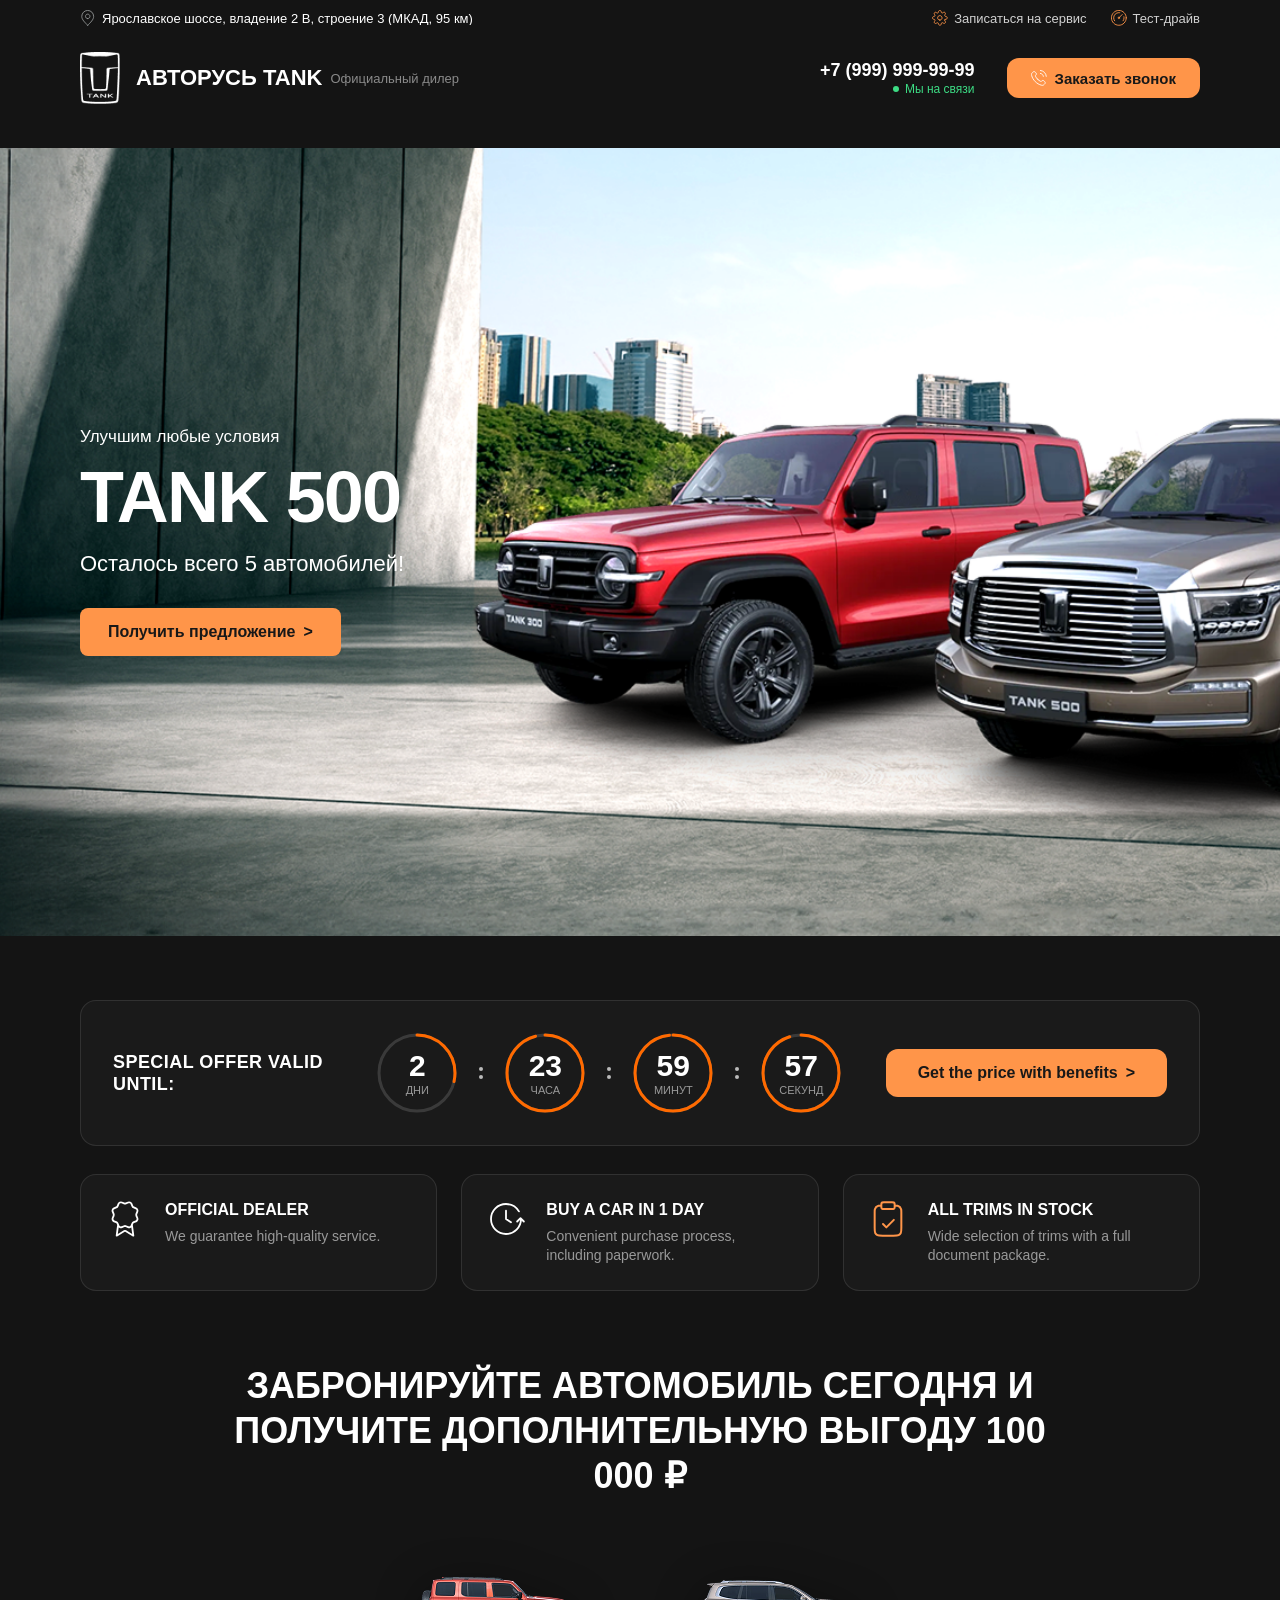
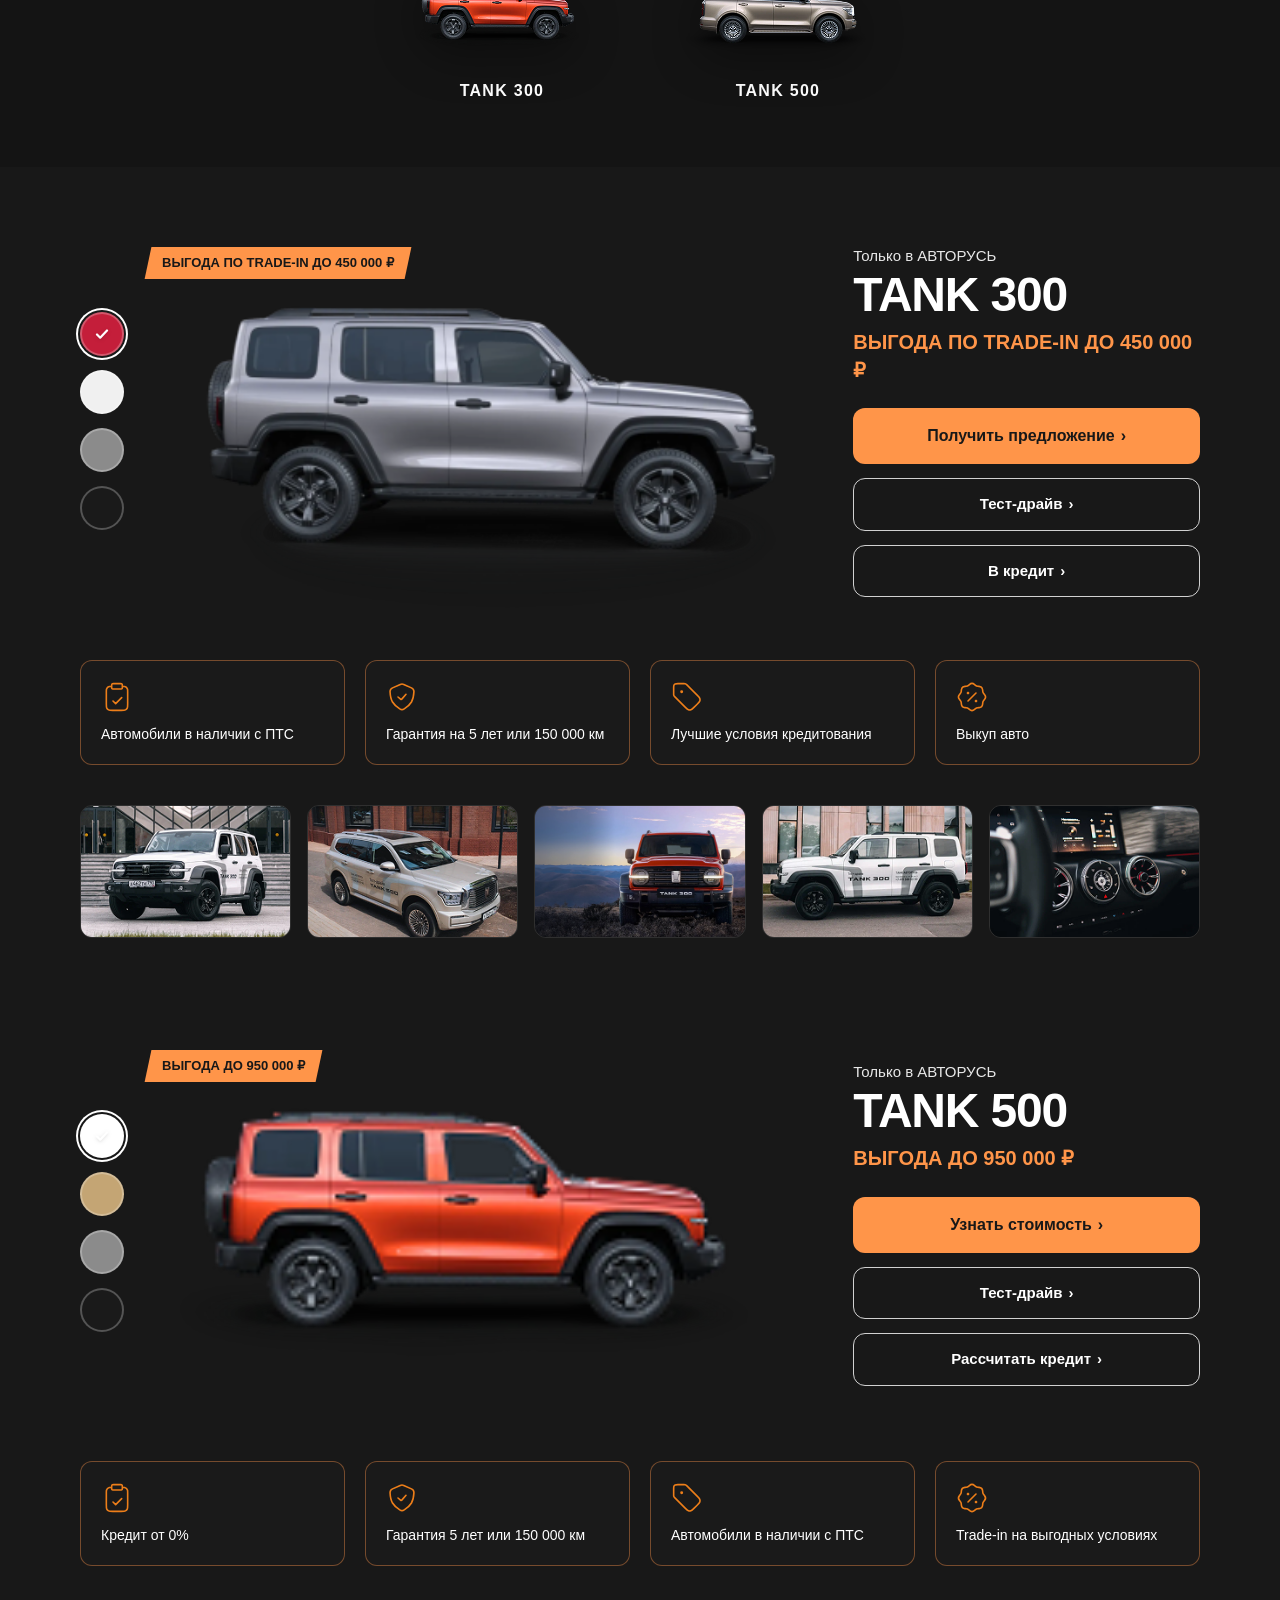
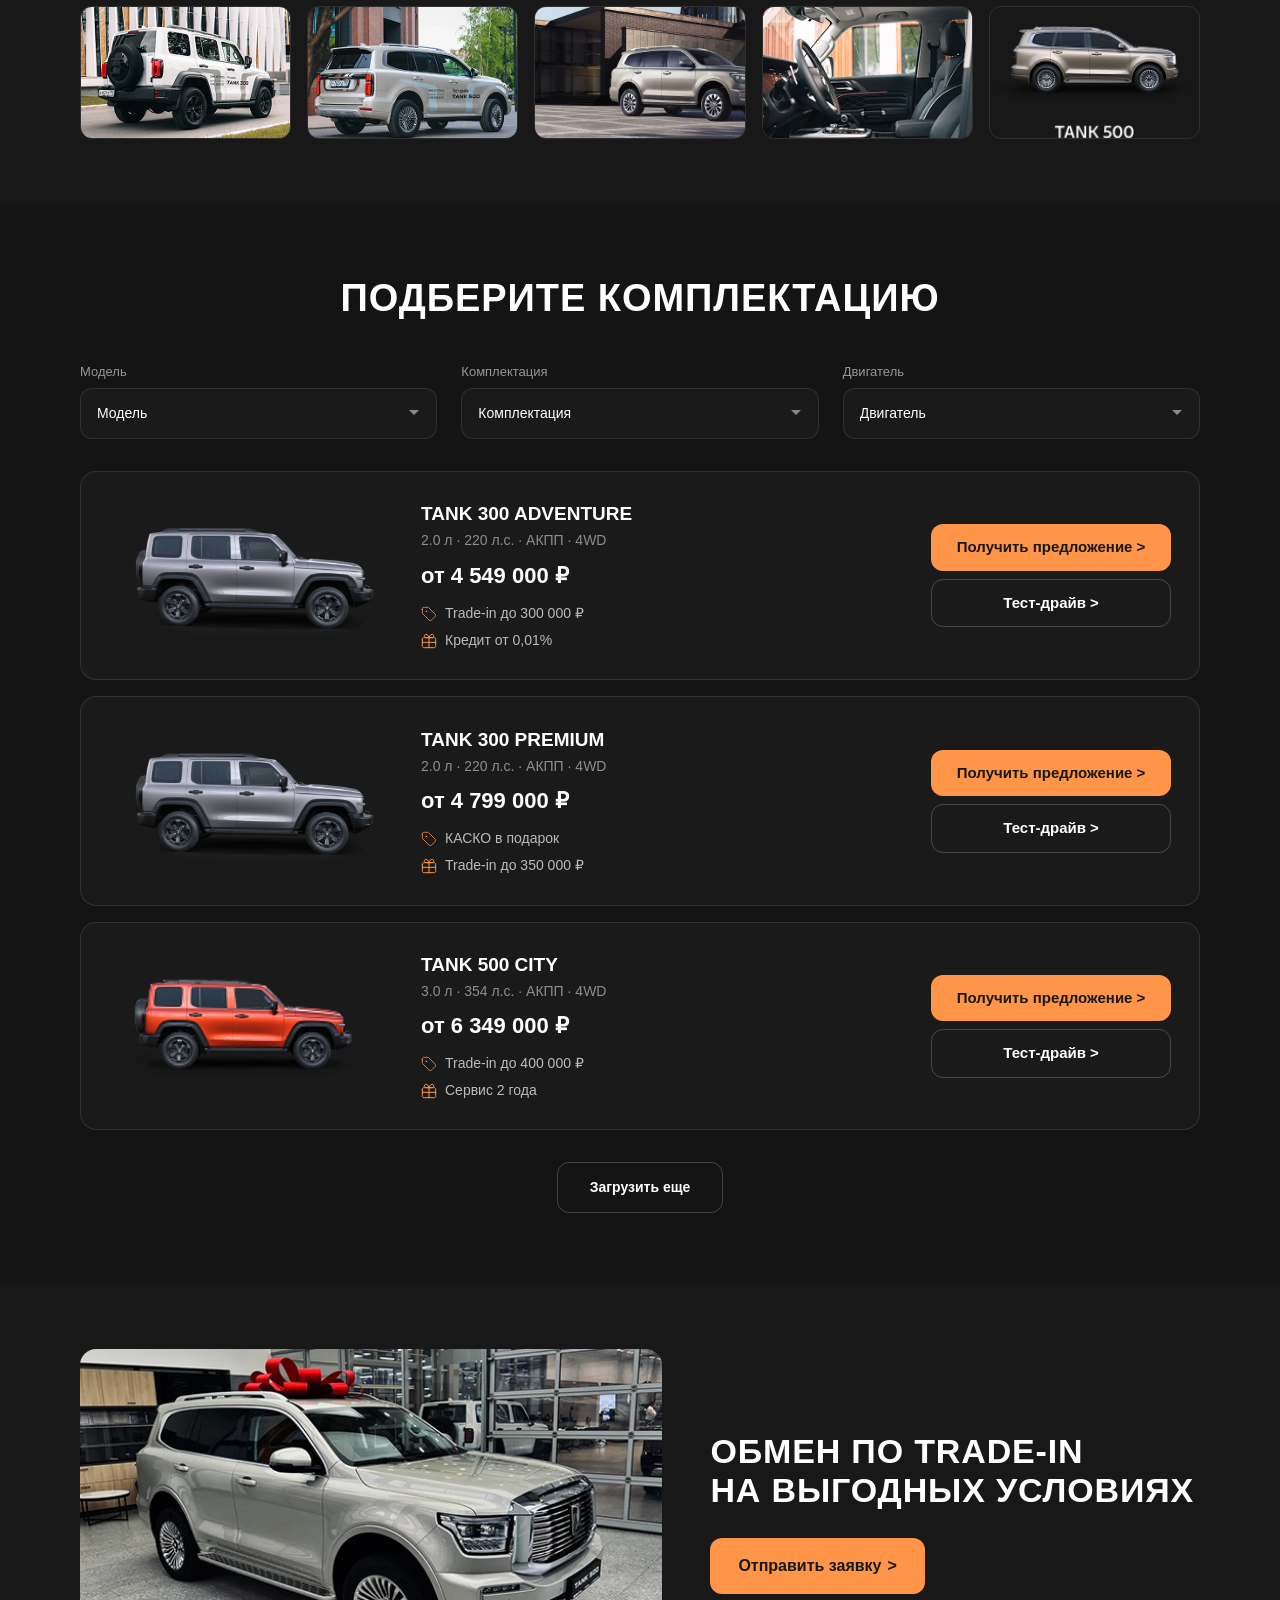
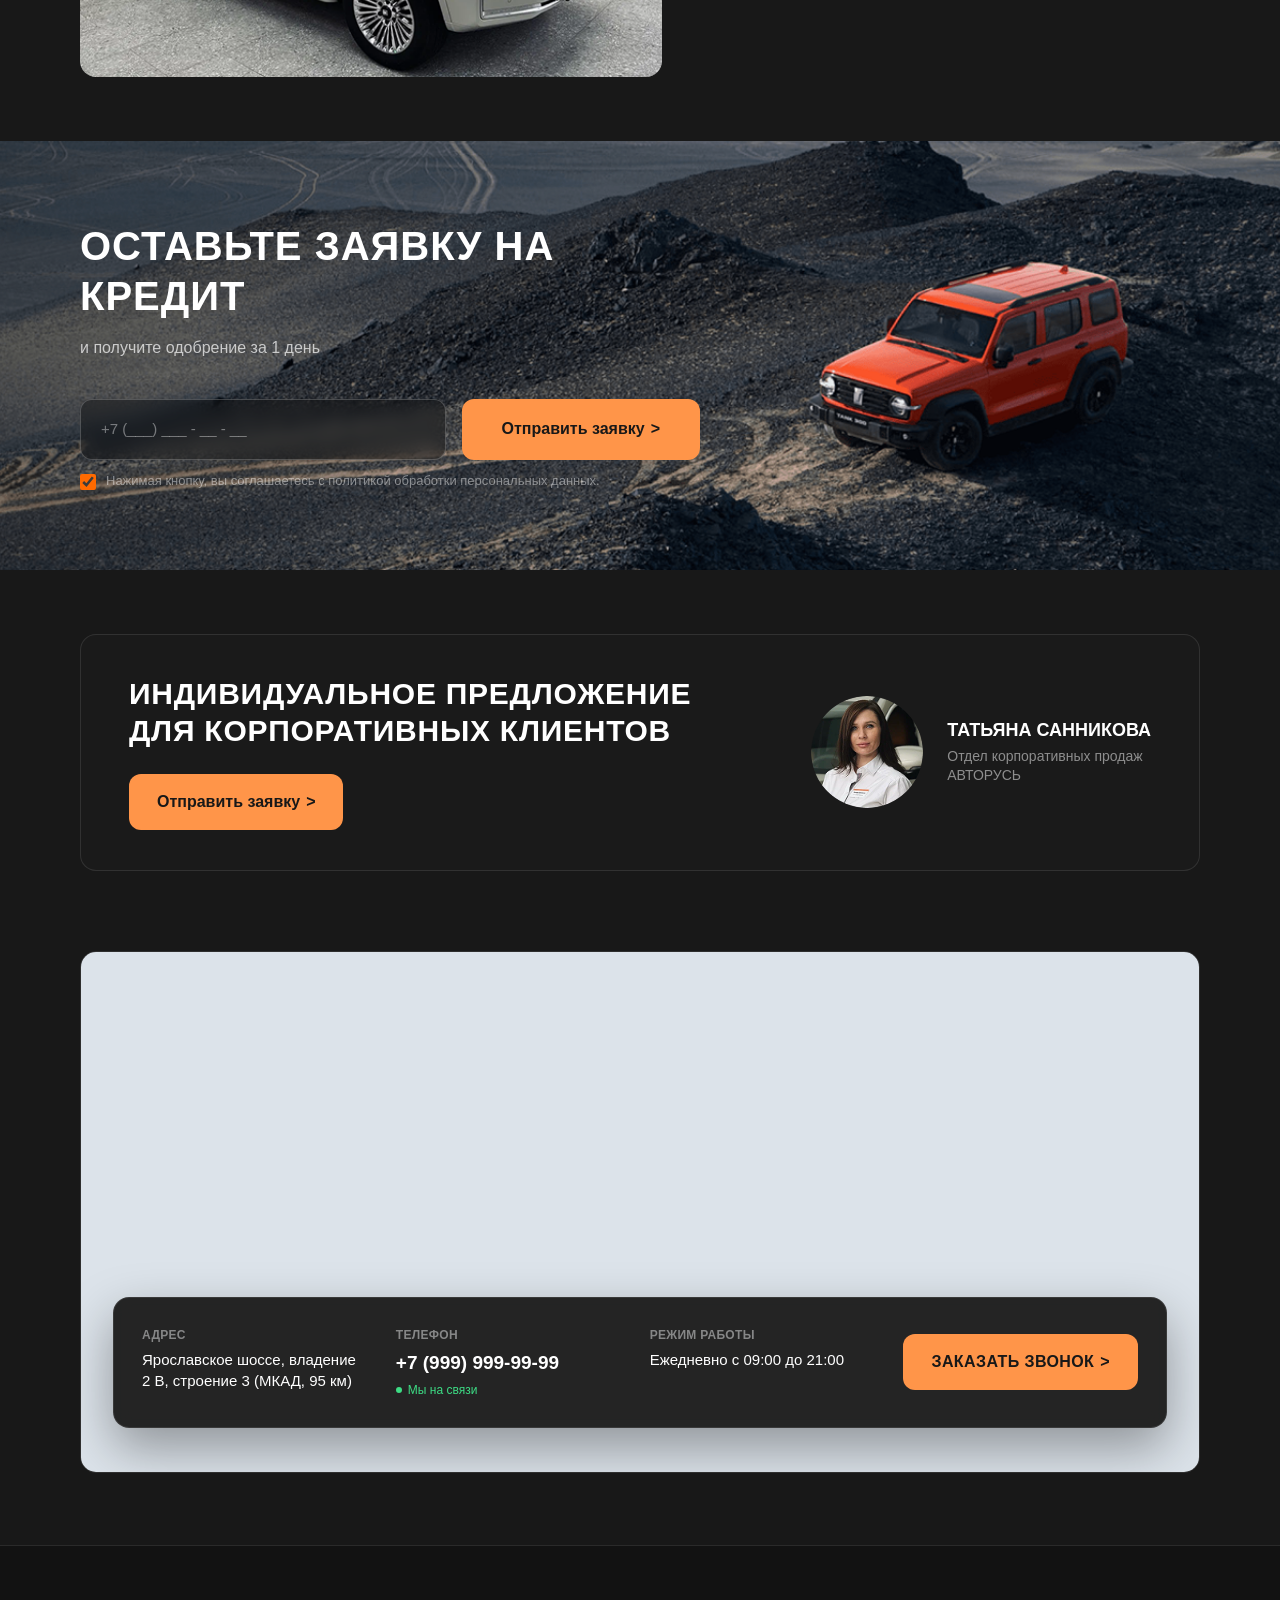
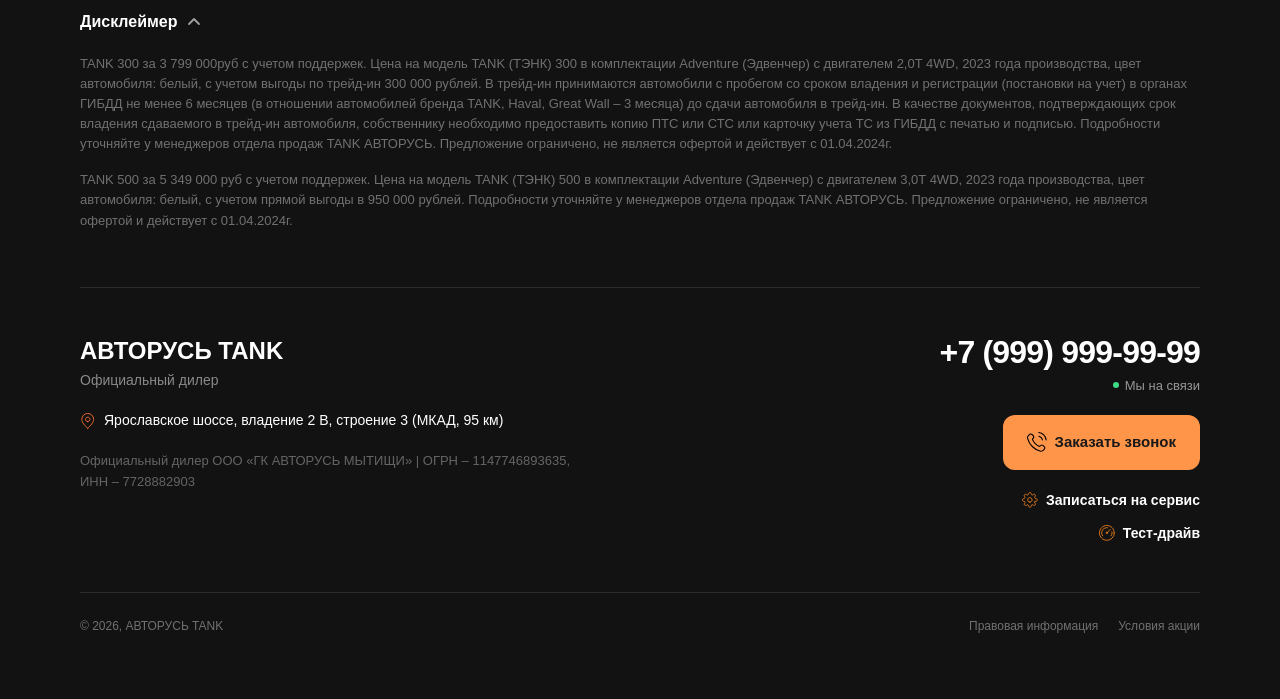
==== commit 652c775d: "Serve all page copy from WordPress CMS for header, footer, sections, and modal. Wire remaining hardc" ====
--- a/public/index.html
+++ b/public/index.html
@@ -1,1494 +1,3666 @@
-<!DOCTYPE html>
+<!doctype html>
 <html lang="ru-RU">
-<head>
-    <meta charset="UTF-8">
-    <meta name="viewport" content="width=device-width, initial-scale=1">
+  <head>
+    <meta charset="UTF-8" />
+    <meta name="viewport" content="width=device-width, initial-scale=1" />
     <title>Avtodealer</title>
-<meta name='robots' content='noindex, nofollow' />
-<style type="text/tailwindcss">
-@theme {
-    /* phone */
-    --breakpoint-sm: 640px;
-    /* mini-ipad */
-    --breakpoint-md: 768px;
-    /* ipad */
-    --breakpoint-lg: 1024px;
-    /* laptop */
-    --breakpoint-xl: 1280px;
-    /* desktop */
-    --breakpoint-2xl: 1536px;
-    /* monitor */
-    --breakpoint-3xl: 1800px;
-    /* large monitor */
-    --breakpoint-4xl: 1920px;
-    /* ultra */
-    --breakpoint-5xl: 2000px;
-}
-
-.container {
-    width: 100%;
-    margin-inline: auto;
-    padding-inline: 16px;
-}
-
-/* phone */
-@media (min-width: 640px) {
-    .container {
-        max-width: 640px;
-        padding-inline: 20px;
-    }
-}
-
-/* mini-ipad */
-@media (min-width: 768px) {
-    .container {
-        max-width: 768px;
-        padding-inline: 24px;
-    }
-}
-
-/* ipad */
-@media (min-width: 1024px) {
-    .container {
-        max-width: 1024px;
-        padding-inline: 32px;
-    }
-}
-
-/* laptop */
-@media (min-width: 1280px) {
-    .container {
-        max-width: 1200px;
-        padding-inline: 40px;
-    }
-}
-
-/* desktop */
-@media (min-width: 1536px) {
-    .container {
-        max-width: 1400px;
-        padding-inline: 48px;
-    }
-}
-
-/* monitor */
-@media (min-width: 1800px) {
-    .container {
-        max-width: 1640px;
-        padding-inline: 56px;
-    }
-}
-
-/* large monitor / ultra */
-@media (min-width: 1920px) {
-    .container {
-        max-width: 1760px;
-        padding-inline: 60px;
-    }
-}
-
-@media (min-width: 2000px) {
-    .container {
-        max-width: 1840px;
-        padding-inline: 64px;
-    }
-}
-
-</style>
-<style id="wp-img-auto-sizes-contain-inline-css">
-img:is([sizes=auto i],[sizes^="auto," i]){contain-intrinsic-size:3000px 1500px}
-/*# sourceURL=wp-img-auto-sizes-contain-inline-css */
-</style>
-<style id="wp-emoji-styles-inline-css">
-
-	img.wp-smiley, img.emoji {
-		display: inline !important;
-		border: none !important;
-		box-shadow: none !important;
-		height: 1em !important;
-		width: 1em !important;
-		margin: 0 0.07em !important;
-		vertical-align: -0.1em !important;
-		background: none !important;
-		padding: 0 !important;
-	}
-/*# sourceURL=wp-emoji-styles-inline-css */
-</style>
-<style id="wp-block-library-inline-css">
-:root{--wp-block-synced-color:#7a00df;--wp-block-synced-color--rgb:122,0,223;--wp-bound-block-color:var(--wp-block-synced-color);--wp-editor-canvas-background:#ddd;--wp-admin-theme-color:#007cba;--wp-admin-theme-color--rgb:0,124,186;--wp-admin-theme-color-darker-10:#006ba1;--wp-admin-theme-color-darker-10--rgb:0,107,160.5;--wp-admin-theme-color-darker-20:#005a87;--wp-admin-theme-color-darker-20--rgb:0,90,135;--wp-admin-border-width-focus:2px}@media (min-resolution:192dpi){:root{--wp-admin-border-width-focus:1.5px}}.wp-element-button{cursor:pointer}:root .has-very-light-gray-background-color{background-color:#eee}:root .has-very-dark-gray-background-color{background-color:#313131}:root .has-very-light-gray-color{color:#eee}:root .has-very-dark-gray-color{color:#313131}:root .has-vivid-green-cyan-to-vivid-cyan-blue-gradient-background{background:linear-gradient(135deg,#00d084,#0693e3)}:root .has-purple-crush-gradient-background{background:linear-gradient(135deg,#34e2e4,#4721fb 50%,#ab1dfe)}:root .has-hazy-dawn-gradient-background{background:linear-gradient(135deg,#faaca8,#dad0ec)}:root .has-subdued-olive-gradient-background{background:linear-gradient(135deg,#fafae1,#67a671)}:root .has-atomic-cream-gradient-background{background:linear-gradient(135deg,#fdd79a,#004a59)}:root .has-nightshade-gradient-background{background:linear-gradient(135deg,#330968,#31cdcf)}:root .has-midnight-gradient-background{background:linear-gradient(135deg,#020381,#2874fc)}:root{--wp--preset--font-size--normal:16px;--wp--preset--font-size--huge:42px}.has-regular-font-size{font-size:1em}.has-larger-font-size{font-size:2.625em}.has-normal-font-size{font-size:var(--wp--preset--font-size--normal)}.has-huge-font-size{font-size:var(--wp--preset--font-size--huge)}:root .has-text-align-center{text-align:center}:root .has-text-align-left{text-align:left}:root .has-text-align-right{text-align:right}.has-fit-text{white-space:nowrap!important}#end-resizable-editor-section{display:none}.aligncenter{clear:both}.items-justified-left{justify-content:flex-start}.items-justified-center{justify-content:center}.items-justified-right{justify-content:flex-end}.items-justified-space-between{justify-content:space-between}.screen-reader-text{word-wrap:normal!important;border:0;clip-path:inset(50%);height:1px;margin:-1px;overflow:hidden;padding:0;position:absolute;width:1px;word-break:normal!important}.screen-reader-text:focus{background-color:#ddd;clip-path:none;color:#444;display:block;font-size:1em;height:auto;left:5px;line-height:normal;padding:15px 23px 14px;text-decoration:none;top:5px;width:auto;z-index:100000}html :where(.has-border-color){border-style:solid}html :where([style^=border-color],[style*=";border-color"],[style*="; border-color"]){border-style:solid}html :where([style^=border-top-color],[style*=";border-top-color"],[style*="; border-top-color"]){border-top-style:solid}html :where([style^=border-right-color],[style*=";border-right-color"],[style*="; border-right-color"]){border-right-style:solid}html :where([style^=border-bottom-color],[style*=";border-bottom-color"],[style*="; border-bottom-color"]){border-bottom-style:solid}html :where([style^=border-left-color],[style*=";border-left-color"],[style*="; border-left-color"]){border-left-style:solid}html :where([style^=border-width],[style*=";border-width"],[style*="; border-width"]){border-style:solid}html :where([style^=border-top-width],[style*=";border-top-width"],[style*="; border-top-width"]){border-top-style:solid}html :where([style^=border-right-width],[style*=";border-right-width"],[style*="; border-right-width"]){border-right-style:solid}html :where([style^=border-bottom-width],[style*=";border-bottom-width"],[style*="; border-bottom-width"]){border-bottom-style:solid}html :where([style^=border-left-width],[style*=";border-left-width"],[style*="; border-left-width"]){border-left-style:solid}html :where(img[class*=wp-image-]){height:auto;max-width:100%}:where(figure){margin:0 0 1em}html :where(.is-position-sticky){--wp-admin--admin-bar--position-offset:var(--wp-admin--admin-bar--height,0px)}@media screen and (max-width:600px){html :where(.is-position-sticky){--wp-admin--admin-bar--position-offset:0px}}
-
-/*# sourceURL=/wp-includes/css/dist/block-library/common.min.css */
-</style>
-<style id="classic-theme-styles-inline-css">
-/*! This file is auto-generated */
-.wp-block-button__link{color:#fff;background-color:#32373c;border-radius:9999px;box-shadow:none;text-decoration:none;padding:calc(.667em + 2px) calc(1.333em + 2px);font-size:1.125em}.wp-block-file__button{background:#32373c;color:#fff;text-decoration:none}
-/*# sourceURL=/wp-includes/css/classic-themes.min.css */
-</style>
-
-<style id="global-styles-inline-css">
-:root{--wp--preset--aspect-ratio--square: 1;--wp--preset--aspect-ratio--4-3: 4/3;--wp--preset--aspect-ratio--3-4: 3/4;--wp--preset--aspect-ratio--3-2: 3/2;--wp--preset--aspect-ratio--2-3: 2/3;--wp--preset--aspect-ratio--16-9: 16/9;--wp--preset--aspect-ratio--9-16: 9/16;--wp--preset--color--black: #000000;--wp--preset--color--cyan-bluish-gray: #abb8c3;--wp--preset--color--white: #ffffff;--wp--preset--color--pale-pink: #f78da7;--wp--preset--color--vivid-red: #cf2e2e;--wp--preset--color--luminous-vivid-orange: #ff6900;--wp--preset--color--luminous-vivid-amber: #fcb900;--wp--preset--color--light-green-cyan: #7bdcb5;--wp--preset--color--vivid-green-cyan: #00d084;--wp--preset--color--pale-cyan-blue: #8ed1fc;--wp--preset--color--vivid-cyan-blue: #0693e3;--wp--preset--color--vivid-purple: #9b51e0;--wp--preset--gradient--vivid-cyan-blue-to-vivid-purple: linear-gradient(135deg,rgb(6,147,227) 0%,rgb(155,81,224) 100%);--wp--preset--gradient--light-green-cyan-to-vivid-green-cyan: linear-gradient(135deg,rgb(122,220,180) 0%,rgb(0,208,130) 100%);--wp--preset--gradient--luminous-vivid-amber-to-luminous-vivid-orange: linear-gradient(135deg,rgb(252,185,0) 0%,rgb(255,105,0) 100%);--wp--preset--gradient--luminous-vivid-orange-to-vivid-red: linear-gradient(135deg,rgb(255,105,0) 0%,rgb(207,46,46) 100%);--wp--preset--gradient--very-light-gray-to-cyan-bluish-gray: linear-gradient(135deg,rgb(238,238,238) 0%,rgb(169,184,195) 100%);--wp--preset--gradient--cool-to-warm-spectrum: linear-gradient(135deg,rgb(74,234,220) 0%,rgb(151,120,209) 20%,rgb(207,42,186) 40%,rgb(238,44,130) 60%,rgb(251,105,98) 80%,rgb(254,248,76) 100%);--wp--preset--gradient--blush-light-purple: linear-gradient(135deg,rgb(255,206,236) 0%,rgb(152,150,240) 100%);--wp--preset--gradient--blush-bordeaux: linear-gradient(135deg,rgb(254,205,165) 0%,rgb(254,45,45) 50%,rgb(107,0,62) 100%);--wp--preset--gradient--luminous-dusk: linear-gradient(135deg,rgb(255,203,112) 0%,rgb(199,81,192) 50%,rgb(65,88,208) 100%);--wp--preset--gradient--pale-ocean: linear-gradient(135deg,rgb(255,245,203) 0%,rgb(182,227,212) 50%,rgb(51,167,181) 100%);--wp--preset--gradient--electric-grass: linear-gradient(135deg,rgb(202,248,128) 0%,rgb(113,206,126) 100%);--wp--preset--gradient--midnight: linear-gradient(135deg,rgb(2,3,129) 0%,rgb(40,116,252) 100%);--wp--preset--font-size--small: 13px;--wp--preset--font-size--medium: 20px;--wp--preset--font-size--large: 36px;--wp--preset--font-size--x-large: 42px;--wp--preset--spacing--20: 0.44rem;--wp--preset--spacing--30: 0.67rem;--wp--preset--spacing--40: 1rem;--wp--preset--spacing--50: 1.5rem;--wp--preset--spacing--60: 2.25rem;--wp--preset--spacing--70: 3.38rem;--wp--preset--spacing--80: 5.06rem;--wp--preset--shadow--natural: 6px 6px 9px rgba(0, 0, 0, 0.2);--wp--preset--shadow--deep: 12px 12px 50px rgba(0, 0, 0, 0.4);--wp--preset--shadow--sharp: 6px 6px 0px rgba(0, 0, 0, 0.2);--wp--preset--shadow--outlined: 6px 6px 0px -3px rgb(255, 255, 255), 6px 6px rgb(0, 0, 0);--wp--preset--shadow--crisp: 6px 6px 0px rgb(0, 0, 0);}.wp-block-button{--wp--preset--dimension--25: 25%;--wp--preset--dimension--50: 50%;--wp--preset--dimension--75: 75%;--wp--preset--dimension--100: 100%;}:where(body) { margin: 0; }:where(.is-layout-flex){gap: 0.5em;}:where(.is-layout-grid){gap: 0.5em;}body .is-layout-flex{display: flex;}.is-layout-flex{flex-wrap: wrap;align-items: center;}.is-layout-flex > :is(*, div){margin: 0;}body .is-layout-grid{display: grid;}.is-layout-grid > :is(*, div){margin: 0;}body{padding-top: 0px;padding-right: 0px;padding-bottom: 0px;padding-left: 0px;}:root :where(.wp-element-button, .wp-block-button__link){background-color: #32373c;border-width: 0;color: #fff;font-family: inherit;font-size: inherit;font-style: inherit;font-weight: inherit;letter-spacing: inherit;line-height: inherit;padding-top: calc(0.667em + 2px);padding-right: calc(1.333em + 2px);padding-bottom: calc(0.667em + 2px);padding-left: calc(1.333em + 2px);text-decoration: none;text-transform: inherit;}.has-black-color{color: var(--wp--preset--color--black) !important;}.has-cyan-bluish-gray-color{color: var(--wp--preset--color--cyan-bluish-gray) !important;}.has-white-color{color: var(--wp--preset--color--white) !important;}.has-pale-pink-color{color: var(--wp--preset--color--pale-pink) !important;}.has-vivid-red-color{color: var(--wp--preset--color--vivid-red) !important;}.has-luminous-vivid-orange-color{color: var(--wp--preset--color--luminous-vivid-orange) !important;}.has-luminous-vivid-amber-color{color: var(--wp--preset--color--luminous-vivid-amber) !important;}.has-light-green-cyan-color{color: var(--wp--preset--color--light-green-cyan) !important;}.has-vivid-green-cyan-color{color: var(--wp--preset--color--vivid-green-cyan) !important;}.has-pale-cyan-blue-color{color: var(--wp--preset--color--pale-cyan-blue) !important;}.has-vivid-cyan-blue-color{color: var(--wp--preset--color--vivid-cyan-blue) !important;}.has-vivid-purple-color{color: var(--wp--preset--color--vivid-purple) !important;}.has-black-background-color{background-color: var(--wp--preset--color--black) !important;}.has-cyan-bluish-gray-background-color{background-color: var(--wp--preset--color--cyan-bluish-gray) !important;}.has-white-background-color{background-color: var(--wp--preset--color--white) !important;}.has-pale-pink-background-color{background-color: var(--wp--preset--color--pale-pink) !important;}.has-vivid-red-background-color{background-color: var(--wp--preset--color--vivid-red) !important;}.has-luminous-vivid-orange-background-color{background-color: var(--wp--preset--color--luminous-vivid-orange) !important;}.has-luminous-vivid-amber-background-color{background-color: var(--wp--preset--color--luminous-vivid-amber) !important;}.has-light-green-cyan-background-color{background-color: var(--wp--preset--color--light-green-cyan) !important;}.has-vivid-green-cyan-background-color{background-color: var(--wp--preset--color--vivid-green-cyan) !important;}.has-pale-cyan-blue-background-color{background-color: var(--wp--preset--color--pale-cyan-blue) !important;}.has-vivid-cyan-blue-background-color{background-color: var(--wp--preset--color--vivid-cyan-blue) !important;}.has-vivid-purple-background-color{background-color: var(--wp--preset--color--vivid-purple) !important;}.has-black-border-color{border-color: var(--wp--preset--color--black) !important;}.has-cyan-bluish-gray-border-color{border-color: var(--wp--preset--color--cyan-bluish-gray) !important;}.has-white-border-color{border-color: var(--wp--preset--color--white) !important;}.has-pale-pink-border-color{border-color: var(--wp--preset--color--pale-pink) !important;}.has-vivid-red-border-color{border-color: var(--wp--preset--color--vivid-red) !important;}.has-luminous-vivid-orange-border-color{border-color: var(--wp--preset--color--luminous-vivid-orange) !important;}.has-luminous-vivid-amber-border-color{border-color: var(--wp--preset--color--luminous-vivid-amber) !important;}.has-light-green-cyan-border-color{border-color: var(--wp--preset--color--light-green-cyan) !important;}.has-vivid-green-cyan-border-color{border-color: var(--wp--preset--color--vivid-green-cyan) !important;}.has-pale-cyan-blue-border-color{border-color: var(--wp--preset--color--pale-cyan-blue) !important;}.has-vivid-cyan-blue-border-color{border-color: var(--wp--preset--color--vivid-cyan-blue) !important;}.has-vivid-purple-border-color{border-color: var(--wp--preset--color--vivid-purple) !important;}.has-vivid-cyan-blue-to-vivid-purple-gradient-background{background: var(--wp--preset--gradient--vivid-cyan-blue-to-vivid-purple) !important;}.has-light-green-cyan-to-vivid-green-cyan-gradient-background{background: var(--wp--preset--gradient--light-green-cyan-to-vivid-green-cyan) !important;}.has-luminous-vivid-amber-to-luminous-vivid-orange-gradient-background{background: var(--wp--preset--gradient--luminous-vivid-amber-to-luminous-vivid-orange) !important;}.has-luminous-vivid-orange-to-vivid-red-gradient-background{background: var(--wp--preset--gradient--luminous-vivid-orange-to-vivid-red) !important;}.has-very-light-gray-to-cyan-bluish-gray-gradient-background{background: var(--wp--preset--gradient--very-light-gray-to-cyan-bluish-gray) !important;}.has-cool-to-warm-spectrum-gradient-background{background: var(--wp--preset--gradient--cool-to-warm-spectrum) !important;}.has-blush-light-purple-gradient-background{background: var(--wp--preset--gradient--blush-light-purple) !important;}.has-blush-bordeaux-gradient-background{background: var(--wp--preset--gradient--blush-bordeaux) !important;}.has-luminous-dusk-gradient-background{background: var(--wp--preset--gradient--luminous-dusk) !important;}.has-pale-ocean-gradient-background{background: var(--wp--preset--gradient--pale-ocean) !important;}.has-electric-grass-gradient-background{background: var(--wp--preset--gradient--electric-grass) !important;}.has-midnight-gradient-background{background: var(--wp--preset--gradient--midnight) !important;}.has-small-font-size{font-size: var(--wp--preset--font-size--small) !important;}.has-medium-font-size{font-size: var(--wp--preset--font-size--medium) !important;}.has-large-font-size{font-size: var(--wp--preset--font-size--large) !important;}.has-x-large-font-size{font-size: var(--wp--preset--font-size--x-large) !important;}
-/*# sourceURL=global-styles-inline-css */
-</style>
-
-<script id="tailwindcss-js" src="/js/tailwindcss-browser.js?ver=4.0.0"></script>
-<link rel="https://api.w.org/" href="/wp-json/" /><link rel="EditURI" type="application/rsd+xml" title="RSD" href="/xmlrpc.php?rsd" />
-<meta name="generator" content="WordPress 7.1.2" />
+    <meta name="robots" content="noindex, nofollow" />
+    <style type="text/tailwindcss">
+      @theme {
+        /* phone */
+        --breakpoint-sm: 640px;
+        /* mini-ipad */
+        --breakpoint-md: 768px;
+        /* ipad */
+        --breakpoint-lg: 1024px;
+        /* laptop */
+        --breakpoint-xl: 1280px;
+        /* desktop */
+        --breakpoint-2xl: 1536px;
+        /* monitor */
+        --breakpoint-3xl: 1800px;
+        /* large monitor */
+        --breakpoint-4xl: 1920px;
+        /* ultra */
+        --breakpoint-5xl: 2000px;
+      }
+
+      .container {
+        width: 100%;
+        margin-inline: auto;
+        padding-inline: 16px;
+      }
+
+      /* phone */
+      @media (min-width: 640px) {
+        .container {
+          max-width: 640px;
+          padding-inline: 20px;
+        }
+      }
+
+      /* mini-ipad */
+      @media (min-width: 768px) {
+        .container {
+          max-width: 768px;
+          padding-inline: 24px;
+        }
+      }
+
+      /* ipad */
+      @media (min-width: 1024px) {
+        .container {
+          max-width: 1024px;
+          padding-inline: 32px;
+        }
+      }
+
+      /* laptop */
+      @media (min-width: 1280px) {
+        .container {
+          max-width: 1200px;
+          padding-inline: 40px;
+        }
+      }
+
+      /* desktop */
+      @media (min-width: 1536px) {
+        .container {
+          max-width: 1400px;
+          padding-inline: 48px;
+        }
+      }
+
+      /* monitor */
+      @media (min-width: 1800px) {
+        .container {
+          max-width: 1640px;
+          padding-inline: 56px;
+        }
+      }
+
+      /* large monitor / ultra */
+      @media (min-width: 1920px) {
+        .container {
+          max-width: 1760px;
+          padding-inline: 60px;
+        }
+      }
+
+      @media (min-width: 2000px) {
+        .container {
+          max-width: 1840px;
+          padding-inline: 64px;
+        }
+      }
+    </style>
+    <style id="wp-img-auto-sizes-contain-inline-css">
+      img:is([sizes="auto" i], [sizes^="auto," i]) {
+        contain-intrinsic-size: 3000px 1500px;
+      }
+      /*# sourceURL=wp-img-auto-sizes-contain-inline-css */
+    </style>
+    <style id="wp-emoji-styles-inline-css">
+      img.wp-smiley,
+      img.emoji {
+        display: inline !important;
+        border: none !important;
+        box-shadow: none !important;
+        height: 1em !important;
+        width: 1em !important;
+        margin: 0 0.07em !important;
+        vertical-align: -0.1em !important;
+        background: none !important;
+        padding: 0 !important;
+      }
+      /*# sourceURL=wp-emoji-styles-inline-css */
+    </style>
+    <style id="wp-block-library-inline-css">
+      :root {
+        --wp-block-synced-color: #7a00df;
+        --wp-block-synced-color--rgb: 122, 0, 223;
+        --wp-bound-block-color: var(--wp-block-synced-color);
+        --wp-editor-canvas-background: #ddd;
+        --wp-admin-theme-color: #007cba;
+        --wp-admin-theme-color--rgb: 0, 124, 186;
+        --wp-admin-theme-color-darker-10: #006ba1;
+        --wp-admin-theme-color-darker-10--rgb: 0, 107, 160.5;
+        --wp-admin-theme-color-darker-20: #005a87;
+        --wp-admin-theme-color-darker-20--rgb: 0, 90, 135;
+        --wp-admin-border-width-focus: 2px;
+      }
+      @media (min-resolution: 192dpi) {
+        :root {
+          --wp-admin-border-width-focus: 1.5px;
+        }
+      }
+      .wp-element-button {
+        cursor: pointer;
+      }
+      :root .has-very-light-gray-background-color {
+        background-color: #eee;
+      }
+      :root .has-very-dark-gray-background-color {
+        background-color: #313131;
+      }
+      :root .has-very-light-gray-color {
+        color: #eee;
+      }
+      :root .has-very-dark-gray-color {
+        color: #313131;
+      }
+      :root .has-vivid-green-cyan-to-vivid-cyan-blue-gradient-background {
+        background: linear-gradient(135deg, #00d084, #0693e3);
+      }
+      :root .has-purple-crush-gradient-background {
+        background: linear-gradient(135deg, #34e2e4, #4721fb 50%, #ab1dfe);
+      }
+      :root .has-hazy-dawn-gradient-background {
+        background: linear-gradient(135deg, #faaca8, #dad0ec);
+      }
+      :root .has-subdued-olive-gradient-background {
+        background: linear-gradient(135deg, #fafae1, #67a671);
+      }
+      :root .has-atomic-cream-gradient-background {
+        background: linear-gradient(135deg, #fdd79a, #004a59);
+      }
+      :root .has-nightshade-gradient-background {
+        background: linear-gradient(135deg, #330968, #31cdcf);
+      }
+      :root .has-midnight-gradient-background {
+        background: linear-gradient(135deg, #020381, #2874fc);
+      }
+      :root {
+        --wp--preset--font-size--normal: 16px;
+        --wp--preset--font-size--huge: 42px;
+      }
+      .has-regular-font-size {
+        font-size: 1em;
+      }
+      .has-larger-font-size {
+        font-size: 2.625em;
+      }
+      .has-normal-font-size {
+        font-size: var(--wp--preset--font-size--normal);
+      }
+      .has-huge-font-size {
+        font-size: var(--wp--preset--font-size--huge);
+      }
+      :root .has-text-align-center {
+        text-align: center;
+      }
+      :root .has-text-align-left {
+        text-align: left;
+      }
+      :root .has-text-align-right {
+        text-align: right;
+      }
+      .has-fit-text {
+        white-space: nowrap !important;
+      }
+      #end-resizable-editor-section {
+        display: none;
+      }
+      .aligncenter {
+        clear: both;
+      }
+      .items-justified-left {
+        justify-content: flex-start;
+      }
+      .items-justified-center {
+        justify-content: center;
+      }
+      .items-justified-right {
+        justify-content: flex-end;
+      }
+      .items-justified-space-between {
+        justify-content: space-between;
+      }
+      .screen-reader-text {
+        word-wrap: normal !important;
+        border: 0;
+        clip-path: inset(50%);
+        height: 1px;
+        margin: -1px;
+        overflow: hidden;
+        padding: 0;
+        position: absolute;
+        width: 1px;
+        word-break: normal !important;
+      }
+      .screen-reader-text:focus {
+        background-color: #ddd;
+        clip-path: none;
+        color: #444;
+        display: block;
+        font-size: 1em;
+        height: auto;
+        left: 5px;
+        line-height: normal;
+        padding: 15px 23px 14px;
+        text-decoration: none;
+        top: 5px;
+        width: auto;
+        z-index: 100000;
+      }
+      html :where(.has-border-color) {
+        border-style: solid;
+      }
+      html
+        :where(
+          [style^="border-color"],
+          [style*=";border-color"],
+          [style*="; border-color"]
+        ) {
+        border-style: solid;
+      }
+      html
+        :where(
+          [style^="border-top-color"],
+          [style*=";border-top-color"],
+          [style*="; border-top-color"]
+        ) {
+        border-top-style: solid;
+      }
+      html
+        :where(
+          [style^="border-right-color"],
+          [style*=";border-right-color"],
+          [style*="; border-right-color"]
+        ) {
+        border-right-style: solid;
+      }
+      html
+        :where(
+          [style^="border-bottom-color"],
+          [style*=";border-bottom-color"],
+          [style*="; border-bottom-color"]
+        ) {
+        border-bottom-style: solid;
+      }
+      html
+        :where(
+          [style^="border-left-color"],
+          [style*=";border-left-color"],
+          [style*="; border-left-color"]
+        ) {
+        border-left-style: solid;
+      }
+      html
+        :where(
+          [style^="border-width"],
+          [style*=";border-width"],
+          [style*="; border-width"]
+        ) {
+        border-style: solid;
+      }
+      html
+        :where(
+          [style^="border-top-width"],
+          [style*=";border-top-width"],
+          [style*="; border-top-width"]
+        ) {
+        border-top-style: solid;
+      }
+      html
+        :where(
+          [style^="border-right-width"],
+          [style*=";border-right-width"],
+          [style*="; border-right-width"]
+        ) {
+        border-right-style: solid;
+      }
+      html
+        :where(
+          [style^="border-bottom-width"],
+          [style*=";border-bottom-width"],
+          [style*="; border-bottom-width"]
+        ) {
+        border-bottom-style: solid;
+      }
+      html
+        :where(
+          [style^="border-left-width"],
+          [style*=";border-left-width"],
+          [style*="; border-left-width"]
+        ) {
+        border-left-style: solid;
+      }
+      html :where(img[class*="wp-image-"]) {
+        height: auto;
+        max-width: 100%;
+      }
+      :where(figure) {
+        margin: 0 0 1em;
+      }
+      html :where(.is-position-sticky) {
+        --wp-admin--admin-bar--position-offset: var(
+          --wp-admin--admin-bar--height,
+          0px
+        );
+      }
+      @media screen and (max-width: 600px) {
+        html :where(.is-position-sticky) {
+          --wp-admin--admin-bar--position-offset: 0px;
+        }
+      }
+
+      /*# sourceURL=/wp-includes/css/dist/block-library/common.min.css */
+    </style>
+    <style id="classic-theme-styles-inline-css">
+      /*! This file is auto-generated */
+      .wp-block-button__link {
+        color: #fff;
+        background-color: #32373c;
+        border-radius: 9999px;
+        box-shadow: none;
+        text-decoration: none;
+        padding: calc(0.667em + 2px) calc(1.333em + 2px);
+        font-size: 1.125em;
+      }
+      .wp-block-file__button {
+        background: #32373c;
+        color: #fff;
+        text-decoration: none;
+      }
+      /*# sourceURL=/wp-includes/css/classic-themes.min.css */
+    </style>
+
+    <style id="global-styles-inline-css">
+      :root {
+        --wp--preset--aspect-ratio--square: 1;
+        --wp--preset--aspect-ratio--4-3: 4/3;
+        --wp--preset--aspect-ratio--3-4: 3/4;
+        --wp--preset--aspect-ratio--3-2: 3/2;
+        --wp--preset--aspect-ratio--2-3: 2/3;
+        --wp--preset--aspect-ratio--16-9: 16/9;
+        --wp--preset--aspect-ratio--9-16: 9/16;
+        --wp--preset--color--black: #000000;
+        --wp--preset--color--cyan-bluish-gray: #abb8c3;
+        --wp--preset--color--white: #ffffff;
+        --wp--preset--color--pale-pink: #f78da7;
+        --wp--preset--color--vivid-red: #cf2e2e;
+        --wp--preset--color--luminous-vivid-orange: #ff6900;
+        --wp--preset--color--luminous-vivid-amber: #fcb900;
+        --wp--preset--color--light-green-cyan: #7bdcb5;
+        --wp--preset--color--vivid-green-cyan: #00d084;
+        --wp--preset--color--pale-cyan-blue: #8ed1fc;
+        --wp--preset--color--vivid-cyan-blue: #0693e3;
+        --wp--preset--color--vivid-purple: #9b51e0;
+        --wp--preset--gradient--vivid-cyan-blue-to-vivid-purple: linear-gradient(
+          135deg,
+          rgb(6, 147, 227) 0%,
+          rgb(155, 81, 224) 100%
+        );
+        --wp--preset--gradient--light-green-cyan-to-vivid-green-cyan: linear-gradient(
+          135deg,
+          rgb(122, 220, 180) 0%,
+          rgb(0, 208, 130) 100%
+        );
+        --wp--preset--gradient--luminous-vivid-amber-to-luminous-vivid-orange: linear-gradient(
+          135deg,
+          rgb(252, 185, 0) 0%,
+          rgb(255, 105, 0) 100%
+        );
+        --wp--preset--gradient--luminous-vivid-orange-to-vivid-red: linear-gradient(
+          135deg,
+          rgb(255, 105, 0) 0%,
+          rgb(207, 46, 46) 100%
+        );
+        --wp--preset--gradient--very-light-gray-to-cyan-bluish-gray: linear-gradient(
+          135deg,
+          rgb(238, 238, 238) 0%,
+          rgb(169, 184, 195) 100%
+        );
+        --wp--preset--gradient--cool-to-warm-spectrum: linear-gradient(
+          135deg,
+          rgb(74, 234, 220) 0%,
+          rgb(151, 120, 209) 20%,
+          rgb(207, 42, 186) 40%,
+          rgb(238, 44, 130) 60%,
+          rgb(251, 105, 98) 80%,
+          rgb(254, 248, 76) 100%
+        );
+        --wp--preset--gradient--blush-light-purple: linear-gradient(
+          135deg,
+          rgb(255, 206, 236) 0%,
+          rgb(152, 150, 240) 100%
+        );
+        --wp--preset--gradient--blush-bordeaux: linear-gradient(
+          135deg,
+          rgb(254, 205, 165) 0%,
+          rgb(254, 45, 45) 50%,
+          rgb(107, 0, 62) 100%
+        );
+        --wp--preset--gradient--luminous-dusk: linear-gradient(
+          135deg,
+          rgb(255, 203, 112) 0%,
+          rgb(199, 81, 192) 50%,
+          rgb(65, 88, 208) 100%
+        );
+        --wp--preset--gradient--pale-ocean: linear-gradient(
+          135deg,
+          rgb(255, 245, 203) 0%,
+          rgb(182, 227, 212) 50%,
+          rgb(51, 167, 181) 100%
+        );
+        --wp--preset--gradient--electric-grass: linear-gradient(
+          135deg,
+          rgb(202, 248, 128) 0%,
+          rgb(113, 206, 126) 100%
+        );
+        --wp--preset--gradient--midnight: linear-gradient(
+          135deg,
+          rgb(2, 3, 129) 0%,
+          rgb(40, 116, 252) 100%
+        );
+        --wp--preset--font-size--small: 13px;
+        --wp--preset--font-size--medium: 20px;
+        --wp--preset--font-size--large: 36px;
+        --wp--preset--font-size--x-large: 42px;
+        --wp--preset--spacing--20: 0.44rem;
+        --wp--preset--spacing--30: 0.67rem;
+        --wp--preset--spacing--40: 1rem;
+        --wp--preset--spacing--50: 1.5rem;
+        --wp--preset--spacing--60: 2.25rem;
+        --wp--preset--spacing--70: 3.38rem;
+        --wp--preset--spacing--80: 5.06rem;
+        --wp--preset--shadow--natural: 6px 6px 9px rgba(0, 0, 0, 0.2);
+        --wp--preset--shadow--deep: 12px 12px 50px rgba(0, 0, 0, 0.4);
+        --wp--preset--shadow--sharp: 6px 6px 0px rgba(0, 0, 0, 0.2);
+        --wp--preset--shadow--outlined:
+          6px 6px 0px -3px rgb(255, 255, 255), 6px 6px rgb(0, 0, 0);
+        --wp--preset--shadow--crisp: 6px 6px 0px rgb(0, 0, 0);
+      }
+      .wp-block-button {
+        --wp--preset--dimension--25: 25%;
+        --wp--preset--dimension--50: 50%;
+        --wp--preset--dimension--75: 75%;
+        --wp--preset--dimension--100: 100%;
+      }
+      :where(body) {
+        margin: 0;
+      }
+      :where(.is-layout-flex) {
+        gap: 0.5em;
+      }
+      :where(.is-layout-grid) {
+        gap: 0.5em;
+      }
+      body .is-layout-flex {
+        display: flex;
+      }
+      .is-layout-flex {
+        flex-wrap: wrap;
+        align-items: center;
+      }
+      .is-layout-flex > :is(*, div) {
+        margin: 0;
+      }
+      body .is-layout-grid {
+        display: grid;
+      }
+      .is-layout-grid > :is(*, div) {
+        margin: 0;
+      }
+      body {
+        padding-top: 0px;
+        padding-right: 0px;
+        padding-bottom: 0px;
+        padding-left: 0px;
+      }
+      :root :where(.wp-element-button, .wp-block-button__link) {
+        background-color: #32373c;
+        border-width: 0;
+        color: #fff;
+        font-family: inherit;
+        font-size: inherit;
+        font-style: inherit;
+        font-weight: inherit;
+        letter-spacing: inherit;
+        line-height: inherit;
+        padding-top: calc(0.667em + 2px);
+        padding-right: calc(1.333em + 2px);
+        padding-bottom: calc(0.667em + 2px);
+        padding-left: calc(1.333em + 2px);
+        text-decoration: none;
+        text-transform: inherit;
+      }
+      .has-black-color {
+        color: var(--wp--preset--color--black) !important;
+      }
+      .has-cyan-bluish-gray-color {
+        color: var(--wp--preset--color--cyan-bluish-gray) !important;
+      }
+      .has-white-color {
+        color: var(--wp--preset--color--white) !important;
+      }
+      .has-pale-pink-color {
+        color: var(--wp--preset--color--pale-pink) !important;
+      }
+      .has-vivid-red-color {
+        color: var(--wp--preset--color--vivid-red) !important;
+      }
+      .has-luminous-vivid-orange-color {
+        color: var(--wp--preset--color--luminous-vivid-orange) !important;
+      }
+      .has-luminous-vivid-amber-color {
+        color: var(--wp--preset--color--luminous-vivid-amber) !important;
+      }
+      .has-light-green-cyan-color {
+        color: var(--wp--preset--color--light-green-cyan) !important;
+      }
+      .has-vivid-green-cyan-color {
+        color: var(--wp--preset--color--vivid-green-cyan) !important;
+      }
+      .has-pale-cyan-blue-color {
+        color: var(--wp--preset--color--pale-cyan-blue) !important;
+      }
+      .has-vivid-cyan-blue-color {
+        color: var(--wp--preset--color--vivid-cyan-blue) !important;
+      }
+      .has-vivid-purple-color {
+        color: var(--wp--preset--color--vivid-purple) !important;
+      }
+      .has-black-background-color {
+        background-color: var(--wp--preset--color--black) !important;
+      }
+      .has-cyan-bluish-gray-background-color {
+        background-color: var(--wp--preset--color--cyan-bluish-gray) !important;
+      }
+      .has-white-background-color {
+        background-color: var(--wp--preset--color--white) !important;
+      }
+      .has-pale-pink-background-color {
+        background-color: var(--wp--preset--color--pale-pink) !important;
+      }
+      .has-vivid-red-background-color {
+        background-color: var(--wp--preset--color--vivid-red) !important;
+      }
+      .has-luminous-vivid-orange-background-color {
+        background-color: var(
+          --wp--preset--color--luminous-vivid-orange
+        ) !important;
+      }
+      .has-luminous-vivid-amber-background-color {
+        background-color: var(
+          --wp--preset--color--luminous-vivid-amber
+        ) !important;
+      }
+      .has-light-green-cyan-background-color {
+        background-color: var(--wp--preset--color--light-green-cyan) !important;
+      }
+      .has-vivid-green-cyan-background-color {
+        background-color: var(--wp--preset--color--vivid-green-cyan) !important;
+      }
+      .has-pale-cyan-blue-background-color {
+        background-color: var(--wp--preset--color--pale-cyan-blue) !important;
+      }
+      .has-vivid-cyan-blue-background-color {
+        background-color: var(--wp--preset--color--vivid-cyan-blue) !important;
+      }
+      .has-vivid-purple-background-color {
+        background-color: var(--wp--preset--color--vivid-purple) !important;
+      }
+      .has-black-border-color {
+        border-color: var(--wp--preset--color--black) !important;
+      }
+      .has-cyan-bluish-gray-border-color {
+        border-color: var(--wp--preset--color--cyan-bluish-gray) !important;
+      }
+      .has-white-border-color {
+        border-color: var(--wp--preset--color--white) !important;
+      }
+      .has-pale-pink-border-color {
+        border-color: var(--wp--preset--color--pale-pink) !important;
+      }
+      .has-vivid-red-border-color {
+        border-color: var(--wp--preset--color--vivid-red) !important;
+      }
+      .has-luminous-vivid-orange-border-color {
+        border-color: var(
+          --wp--preset--color--luminous-vivid-orange
+        ) !important;
+      }
+      .has-luminous-vivid-amber-border-color {
+        border-color: var(--wp--preset--color--luminous-vivid-amber) !important;
+      }
+      .has-light-green-cyan-border-color {
+        border-color: var(--wp--preset--color--light-green-cyan) !important;
+      }
+      .has-vivid-green-cyan-border-color {
+        border-color: var(--wp--preset--color--vivid-green-cyan) !important;
+      }
+      .has-pale-cyan-blue-border-color {
+        border-color: var(--wp--preset--color--pale-cyan-blue) !important;
+      }
+      .has-vivid-cyan-blue-border-color {
+        border-color: var(--wp--preset--color--vivid-cyan-blue) !important;
+      }
+      .has-vivid-purple-border-color {
+        border-color: var(--wp--preset--color--vivid-purple) !important;
+      }
+      .has-vivid-cyan-blue-to-vivid-purple-gradient-background {
+        background: var(
+          --wp--preset--gradient--vivid-cyan-blue-to-vivid-purple
+        ) !important;
+      }
+      .has-light-green-cyan-to-vivid-green-cyan-gradient-background {
+        background: var(
+          --wp--preset--gradient--light-green-cyan-to-vivid-green-cyan
+        ) !important;
+      }
+      .has-luminous-vivid-amber-to-luminous-vivid-orange-gradient-background {
+        background: var(
+          --wp--preset--gradient--luminous-vivid-amber-to-luminous-vivid-orange
+        ) !important;
+      }
+      .has-luminous-vivid-orange-to-vivid-red-gradient-background {
+        background: var(
+          --wp--preset--gradient--luminous-vivid-orange-to-vivid-red
+        ) !important;
+      }
+      .has-very-light-gray-to-cyan-bluish-gray-gradient-background {
+        background: var(
+          --wp--preset--gradient--very-light-gray-to-cyan-bluish-gray
+        ) !important;
+      }
+      .has-cool-to-warm-spectrum-gradient-background {
+        background: var(
+          --wp--preset--gradient--cool-to-warm-spectrum
+        ) !important;
+      }
+      .has-blush-light-purple-gradient-background {
+        background: var(--wp--preset--gradient--blush-light-purple) !important;
+      }
+      .has-blush-bordeaux-gradient-background {
+        background: var(--wp--preset--gradient--blush-bordeaux) !important;
+      }
+      .has-luminous-dusk-gradient-background {
+        background: var(--wp--preset--gradient--luminous-dusk) !important;
+      }
+      .has-pale-ocean-gradient-background {
+        background: var(--wp--preset--gradient--pale-ocean) !important;
+      }
+      .has-electric-grass-gradient-background {
+        background: var(--wp--preset--gradient--electric-grass) !important;
+      }
+      .has-midnight-gradient-background {
+        background: var(--wp--preset--gradient--midnight) !important;
+      }
+      .has-small-font-size {
+        font-size: var(--wp--preset--font-size--small) !important;
+      }
+      .has-medium-font-size {
+        font-size: var(--wp--preset--font-size--medium) !important;
+      }
+      .has-large-font-size {
+        font-size: var(--wp--preset--font-size--large) !important;
+      }
+      .has-x-large-font-size {
+        font-size: var(--wp--preset--font-size--x-large) !important;
+      }
+      /*# sourceURL=global-styles-inline-css */
+    </style>
+
+    <script
+      id="tailwindcss-js"
+      src="/js/tailwindcss-browser.js?ver=4.0.0"
+    ></script>
+    <link rel="https://api.w.org/" href="/wp-json/" />
+    <link
+      rel="EditURI"
+      type="application/rsd+xml"
+      title="RSD"
+      href="/xmlrpc.php?rsd"
+    />
+    <meta name="generator" content="WordPress 7.1.2" />
     <style id="avto-page-loader-css">
-      #avto-page-loader{
-        position:fixed;inset:0;z-index:2147483000;
-        display:flex;align-items:center;justify-content:center;
-        background:#0e0e0e;
-        transition:opacity .55s ease,visibility .55s ease;
-      }
-      #avto-page-loader.is-done{
-        opacity:0;visibility:hidden;pointer-events:none;
-      }
-      #avto-page-loader .avto-loader-inner{
-        display:flex;flex-direction:column;align-items:center;gap:22px;
-        text-align:center;padding:24px;
-      }
-      #avto-page-loader .avto-loader-mark{
-        position:relative;width:72px;height:72px;
-      }
-      #avto-page-loader .avto-loader-ring{
-        position:absolute;inset:0;border-radius:50%;
-        border:2px solid rgba(255,255,255,.08);
-        border-top-color:#ff6a00;
-        animation:avtoSpin .85s linear infinite;
-      }
-      #avto-page-loader .avto-loader-core{
-        position:absolute;inset:14px;border-radius:50%;
-        background:linear-gradient(145deg,#1a1a1a,#0a0a0a);
-        box-shadow:inset 0 0 0 1px rgba(255,255,255,.06);
-        display:grid;place-items:center;
-        font:700 13px/1 system-ui,sans-serif;letter-spacing:.08em;color:#ff9549;
-      }
-      #avto-page-loader .avto-loader-brand{
-        margin:0;font:700 clamp(18px,3.2vw,28px)/1.15 system-ui,sans-serif;
-        color:#fff;letter-spacing:.02em;
-      }
-      #avto-page-loader .avto-loader-sub{
-        margin:0;font:500 13px/1.4 system-ui,sans-serif;color:rgba(255,255,255,.45);
-      }
-      #avto-page-loader .avto-loader-bar{
-        width:min(220px,56vw);height:2px;border-radius:999px;overflow:hidden;
-        background:rgba(255,255,255,.08);
-      }
-      #avto-page-loader .avto-loader-bar > span{
-        display:block;height:100%;width:35%;
-        background:linear-gradient(90deg,#ff6a00,#ff9549);
-        border-radius:inherit;
-        animation:avtoBar 1.1s ease-in-out infinite;
-      }
-      @keyframes avtoSpin{to{transform:rotate(360deg)}}
-      @keyframes avtoBar{
-        0%{transform:translateX(-120%)}
-        100%{transform:translateX(320%)}
-      }
-      html.avto-loading,html.avto-loading body{overflow:hidden}
+      #avto-page-loader {
+        position: fixed;
+        inset: 0;
+        z-index: 2147483000;
+        display: flex;
+        align-items: center;
+        justify-content: center;
+        background: #0e0e0e;
+        transition:
+          opacity 0.55s ease,
+          visibility 0.55s ease;
+      }
+      #avto-page-loader.is-done {
+        opacity: 0;
+        visibility: hidden;
+        pointer-events: none;
+      }
+      #avto-page-loader .avto-loader-inner {
+        display: flex;
+        flex-direction: column;
+        align-items: center;
+        gap: 22px;
+        text-align: center;
+        padding: 24px;
+      }
+      #avto-page-loader .avto-loader-mark {
+        position: relative;
+        width: 72px;
+        height: 72px;
+      }
+      #avto-page-loader .avto-loader-ring {
+        position: absolute;
+        inset: 0;
+        border-radius: 50%;
+        border: 2px solid rgba(255, 255, 255, 0.08);
+        border-top-color: #ff6a00;
+        animation: avtoSpin 0.85s linear infinite;
+      }
+      #avto-page-loader .avto-loader-core {
+        position: absolute;
+        inset: 14px;
+        border-radius: 50%;
+        background: linear-gradient(145deg, #1a1a1a, #0a0a0a);
+        box-shadow: inset 0 0 0 1px rgba(255, 255, 255, 0.06);
+        display: grid;
+        place-items: center;
+        font:
+          700 13px/1 system-ui,
+          sans-serif;
+        letter-spacing: 0.08em;
+        color: #ff9549;
+      }
+      #avto-page-loader .avto-loader-brand {
+        margin: 0;
+        font:
+          700 clamp(18px, 3.2vw, 28px)/1.15 system-ui,
+          sans-serif;
+        color: #fff;
+        letter-spacing: 0.02em;
+      }
+      #avto-page-loader .avto-loader-sub {
+        margin: 0;
+        font:
+          500 13px/1.4 system-ui,
+          sans-serif;
+        color: rgba(255, 255, 255, 0.45);
+      }
+      #avto-page-loader .avto-loader-bar {
+        width: min(220px, 56vw);
+        height: 2px;
+        border-radius: 999px;
+        overflow: hidden;
+        background: rgba(255, 255, 255, 0.08);
+      }
+      #avto-page-loader .avto-loader-bar > span {
+        display: block;
+        height: 100%;
+        width: 35%;
+        background: linear-gradient(90deg, #ff6a00, #ff9549);
+        border-radius: inherit;
+        animation: avtoBar 1.1s ease-in-out infinite;
+      }
+      @keyframes avtoSpin {
+        to {
+          transform: rotate(360deg);
+        }
+      }
+      @keyframes avtoBar {
+        0% {
+          transform: translateX(-120%);
+        }
+        100% {
+          transform: translateX(320%);
+        }
+      }
+      html.avto-loading,
+      html.avto-loading body {
+        overflow: hidden;
+      }
     </style>
-    <script>document.documentElement.classList.add('avto-loading');</script>
-</head>
-<body class="home blog wp-theme-avtodealer bg-[#141414] text-white page-home">
-<div id="avto-page-loader" role="status" aria-live="polite" aria-busy="true">
-    <div class="avto-loader-inner">
+    <script>
+      document.documentElement.classList.add("avto-loading");
+    </script>
+  </head>
+  <body class="home blog wp-theme-avtodealer bg-[#141414] text-white page-home">
+    <div
+      id="avto-page-loader"
+      role="status"
+      aria-live="polite"
+      aria-busy="true"
+    >
+      <div class="avto-loader-inner">
         <div class="avto-loader-mark" aria-hidden="true">
-            <div class="avto-loader-ring"></div>
-            <div class="avto-loader-core">AD</div>
+          <div class="avto-loader-ring"></div>
+          <div class="avto-loader-core">AD</div>
         </div>
         <p class="avto-loader-brand">АВТОРУСЬ TANK</p>
         <p class="avto-loader-sub">Yuklanmoqda…</p>
         <div class="avto-loader-bar" aria-hidden="true"><span></span></div>
+      </div>
     </div>
-</div>
-
-<header class="fixed z-[99999] w-full bg-[#141414] text-white transition-colors duration-300">
-    <div class="container mx-auto max-w-auto">
-        <div class="hidden w-full items-center justify-between gap-4 py-2 lg:flex xl:py-2.5 2xl:py-2.5 3xl:py-3 4xl:py-3.5 5xl:py-4">
-            <a href="https://www.google.com/maps/search/?api=1&#038;query=%D0%AF%D1%80%D0%BE%D1%81%D0%BB%D0%B0%D0%B2%D1%81%D0%BA%D0%BE%D0%B5%20%D1%88%D0%BE%D1%81%D1%81%D0%B5%2C%20%D0%B2%D0%BB%D0%B0%D0%B4%D0%B5%D0%BD%D0%B8%D0%B5%202%20%D0%92%2C%20%D1%81%D1%82%D1%80%D0%BE%D0%B5%D0%BD%D0%B8%D0%B5%203%20%28%D0%9C%D0%9A%D0%90%D0%94%2C%2095%20%D0%BA%D0%BC%29" class="flex min-w-0 items-center gap-1.5 text-[12px] leading-none text-white underline decoration-white/50 underline-offset-2 xl:text-[13px] 2xl:text-[13px] 3xl:gap-2 3xl:text-[14px] 4xl:text-[15px] 5xl:text-[16px]">
-                <img src="/Font/location.svg" alt="" class="h-3.5 w-3.5 shrink-0 xl:h-4 xl:w-4 3xl:h-[18px] 3xl:w-[18px] 4xl:h-5 4xl:w-5">
-                <span class="truncate">Ярославское шоссе, владение 2 В, строение 3 (МКАД, 95 км)</span>
+
+    <header
+      class="fixed z-[99999] w-full bg-[#141414] text-white transition-colors duration-300"
+    >
+      <div class="container mx-auto max-w-auto">
+        <div
+          class="hidden w-full items-center justify-between gap-4 py-2 lg:flex xl:py-2.5 2xl:py-2.5 3xl:py-3 4xl:py-3.5 5xl:py-4"
+        >
+          <a
+            href="https://www.google.com/maps/search/?api=1&#038;query=%D0%AF%D1%80%D0%BE%D1%81%D0%BB%D0%B0%D0%B2%D1%81%D0%BA%D0%BE%D0%B5%20%D1%88%D0%BE%D1%81%D1%81%D0%B5%2C%20%D0%B2%D0%BB%D0%B0%D0%B4%D0%B5%D0%BD%D0%B8%D0%B5%202%20%D0%92%2C%20%D1%81%D1%82%D1%80%D0%BE%D0%B5%D0%BD%D0%B8%D0%B5%203%20%28%D0%9C%D0%9A%D0%90%D0%94%2C%2095%20%D0%BA%D0%BC%29"
+            class="flex min-w-0 items-center gap-1.5 text-[12px] leading-none text-white underline decoration-white/50 underline-offset-2 xl:text-[13px] 2xl:text-[13px] 3xl:gap-2 3xl:text-[14px] 4xl:text-[15px] 5xl:text-[16px]"
+          >
+            <img
+              src="/Font/location.svg"
+              alt=""
+              class="h-3.5 w-3.5 shrink-0 xl:h-4 xl:w-4 3xl:h-[18px] 3xl:w-[18px] 4xl:h-5 4xl:w-5"
+            />
+            <span class="truncate"
+              >Ярославское шоссе, владение 2 В, строение 3 (МКАД, 95 км)</span
+            >
+          </a>
+          <nav
+            class="flex shrink-0 items-center gap-5 text-[12px] leading-none text-white/80 xl:gap-6 xl:text-[13px] 2xl:gap-7 2xl:text-[13px] 3xl:gap-8 3xl:text-[14px] 4xl:gap-10 4xl:text-[15px] 5xl:gap-12 5xl:text-[16px]"
+          >
+            <a
+              href="#contact"
+              class="flex items-center gap-1.5 transition-colors hover:text-white 3xl:gap-2"
+            >
+              <img
+                src="/Font/setting.svg"
+                alt=""
+                class="h-3.5 w-3.5 shrink-0 xl:h-4 xl:w-4 3xl:h-[18px] 3xl:w-[18px] 4xl:h-5 4xl:w-5"
+              />
+              Записаться на сервис
             </a>
-            <nav class="flex shrink-0 items-center gap-5 text-[12px] leading-none text-white/80 xl:gap-6 xl:text-[13px] 2xl:gap-7 2xl:text-[13px] 3xl:gap-8 3xl:text-[14px] 4xl:gap-10 4xl:text-[15px] 5xl:gap-12 5xl:text-[16px]">
-                <a href="#contact" class="flex items-center gap-1.5 transition-colors hover:text-white 3xl:gap-2">
-                    <img src="/Font/setting.svg" alt="" class="h-3.5 w-3.5 shrink-0 xl:h-4 xl:w-4 3xl:h-[18px] 3xl:w-[18px] 4xl:h-5 4xl:w-5">
-                    Записаться на сервис                </a>
-                <a href="#credit" class="flex items-center gap-1.5 transition-colors hover:text-white 3xl:gap-2">
-                    <img src="/Font/speed.svg" alt="" class="h-3.5 w-3.5 shrink-0 xl:h-4 xl:w-4 3xl:h-[18px] 3xl:w-[18px] 4xl:h-5 4xl:w-5">
-                    Тест-драйв                </a>
-                            </nav>
+            <a
+              href="#credit"
+              class="flex items-center gap-1.5 transition-colors hover:text-white 3xl:gap-2"
+            >
+              <img
+                src="/Font/speed.svg"
+                alt=""
+                class="h-3.5 w-3.5 shrink-0 xl:h-4 xl:w-4 3xl:h-[18px] 3xl:w-[18px] 4xl:h-5 4xl:w-5"
+              />
+              Тест-драйв
+            </a>
+          </nav>
         </div>
 
-        <div class="flex items-center justify-between gap-3 py-3 sm:py-3.5 md:py-4 lg:py-3.5 xl:py-4 2xl:py-[17px] 3xl:py-5 4xl:py-6 5xl:py-7" data-header-bar>
-            <a href="/" class="flex min-w-0 items-center gap-2.5 sm:gap-3 md:gap-3.5 xl:gap-4 2xl:gap-4 3xl:gap-5 4xl:gap-6">
+        <div
+          class="flex items-center justify-between gap-3 py-3 sm:py-3.5 md:py-4 lg:py-3.5 xl:py-4 2xl:py-[17px] 3xl:py-5 4xl:py-6 5xl:py-7"
+          data-header-bar
+        >
+          <a
+            href="/"
+            class="flex min-w-0 items-center gap-2.5 sm:gap-3 md:gap-3.5 xl:gap-4 2xl:gap-4 3xl:gap-5 4xl:gap-6"
+          >
+            <img
+              src="/images/main-logo.png"
+              alt="АВТОРУСЬ TANK"
+              class="h-9 w-auto object-contain sm:h-10 md:h-11 lg:h-12 xl:h-[52px] 2xl:h-14 3xl:h-16 4xl:h-[72px] 5xl:h-20"
+            />
+            <span
+              class="flex min-w-0 flex-col md:flex-row md:items-center md:gap-2"
+            >
+              <span
+                class="block truncate text-[15px] font-bold leading-none sm:text-[17px] md:text-[18px] lg:text-[20px] xl:text-[22px] 2xl:text-[24px] 3xl:text-[28px] 4xl:text-[32px] 5xl:text-[36px]"
+                >АВТОРУСЬ TANK</span
+              >
+              <span
+                class="mt-1 text-[11px] leading-none text-white/50 md:mt-0 md:text-[12px] xl:text-[13px] 2xl:text-[13px] 3xl:text-[14px] 4xl:text-[16px] 5xl:text-[17px]"
+                >Официальный дилер</span
+              >
+            </span>
+          </a>
+
+          <div
+            class="flex shrink-0 items-center gap-2 sm:gap-3 md:gap-4 lg:gap-5 xl:gap-8 2xl:gap-9 3xl:gap-10 4xl:gap-12 5xl:gap-14"
+          >
+            <a href="tel:+79999999999" class="flex items-center gap-2 xl:gap-3">
+              <span
+                class="grid h-9 w-9 place-items-center rounded-full bg-white/10 md:hidden"
+              >
                 <img
-                    src="/images/main-logo.png"
-                    alt="АВТОРУСЬ TANK"
-                    class="h-9 w-auto object-contain sm:h-10 md:h-11 lg:h-12 xl:h-[52px] 2xl:h-14 3xl:h-16 4xl:h-[72px] 5xl:h-20">
-                <span class="flex min-w-0 flex-col md:flex-row md:items-center md:gap-2">
-                    <span class="block truncate text-[15px] font-bold leading-none sm:text-[17px] md:text-[18px] lg:text-[20px] xl:text-[22px] 2xl:text-[24px] 3xl:text-[28px] 4xl:text-[32px] 5xl:text-[36px]">АВТОРУСЬ TANK</span>
-                    <span class="mt-1 text-[11px] leading-none text-white/50 md:mt-0 md:text-[12px] xl:text-[13px] 2xl:text-[13px] 3xl:text-[14px] 4xl:text-[16px] 5xl:text-[17px]">Официальный дилер</span>
+                  src="/Font/phone.svg"
+                  alt=""
+                  class="h-4 w-4 brightness-0 invert"
+                />
+              </span>
+              <span class="hidden text-right sm:block">
+                <span
+                  class="block text-[14px] font-semibold leading-none md:text-[16px] lg:text-[17px] xl:text-[18px] 2xl:text-[19px] 3xl:text-[22px] 4xl:text-[24px] 5xl:text-[26px]"
+                  >+7 (999) 999-99-99</span
+                >
+                <span
+                  class="mt-1 hidden items-center justify-end gap-1.5 text-[11px] leading-none text-[#3DDC84] md:flex xl:text-[12px] 2xl:text-[12px] 3xl:mt-1.5 3xl:text-[13px] 4xl:text-[14px] 5xl:text-[15px]"
+                >
+                  <span
+                    class="h-1.5 w-1.5 rounded-full bg-[#3DDC84] 3xl:h-2 3xl:w-2"
+                  ></span>
+                  Мы на связи
                 </span>
+              </span>
             </a>
 
-            <div class="flex shrink-0 items-center gap-2 sm:gap-3 md:gap-4 lg:gap-5 xl:gap-8 2xl:gap-9 3xl:gap-10 4xl:gap-12 5xl:gap-14">
-                <a href="tel:+79999999999" class="flex items-center gap-2 xl:gap-3">
-                    <span class="grid h-9 w-9 place-items-center rounded-full bg-white/10 md:hidden">
-                        <img src="/Font/phone.svg" alt="" class="h-4 w-4 brightness-0 invert">
-                    </span>
-                    <span class="hidden text-right sm:block">
-                        <span class="block text-[14px] font-semibold leading-none md:text-[16px] lg:text-[17px] xl:text-[18px] 2xl:text-[19px] 3xl:text-[22px] 4xl:text-[24px] 5xl:text-[26px]">+7 (999) 999-99-99</span>
-                        <span class="mt-1 hidden items-center justify-end gap-1.5 text-[11px] leading-none text-[#3DDC84] md:flex xl:text-[12px] 2xl:text-[12px] 3xl:mt-1.5 3xl:text-[13px] 4xl:text-[14px] 5xl:text-[15px]">
-                            <span class="h-1.5 w-1.5 rounded-full bg-[#3DDC84] 3xl:h-2 3xl:w-2"></span>
-                            Мы на связи                        </span>
-                    </span>
-                </a>
-
-                <button type="button" data-open-lead class="hidden items-center justify-center gap-2 rounded-lg bg-[#FF9549] px-3 py-2 text-[12px] font-semibold leading-none text-[#181818] transition-colors hover:bg-[#FF6A00] hover:text-white sm:px-4 sm:text-[13px] md:px-5 md:py-2.5 lg:inline-flex lg:rounded-xl lg:text-[14px] xl:px-6 xl:py-3 xl:text-[15px] 2xl:px-6 2xl:py-3 2xl:text-[15px] 3xl:gap-2.5 3xl:px-7 3xl:py-3.5 3xl:text-[16px] 4xl:px-8 4xl:py-4 4xl:text-[18px] 5xl:px-9 5xl:py-4.5 5xl:text-[20px]">
-                    <img src="/Font/Mobile_phone.svg" alt="" class="h-3.5 w-3.5 sm:h-4 sm:w-4 3xl:h-5 3xl:w-5 5xl:h-6 5xl:w-6">
-                    <span class="hidden sm:inline">Заказать звонок</span>
-                </button>
-
-                <div class="lg:hidden">
-                                    </div>
-
-                <button
-                    type="button"
-                    class="hamburger flex h-9 w-9 items-center justify-center rounded-full bg-white/10 lg:hidden"
-                    data-menu-btn
-                    aria-expanded="false"
-                    aria-label="Меню">
-                    <span class="flex flex-col items-center justify-center gap-[5px]" data-menu-icon>
-                        <span class="line1 block h-0.5 w-4 rounded-full bg-white"></span>
-                        <span class="line2 block h-0.5 w-4 rounded-full bg-white"></span>
-                        <span class="line3 block h-0.5 w-4 rounded-full bg-white"></span>
-                    </span>
-                </button>
+            <button
+              type="button"
+              data-open-lead
+              class="hidden items-center justify-center gap-2 rounded-lg bg-[#FF9549] px-3 py-2 text-[12px] font-semibold leading-none text-[#181818] transition-colors hover:bg-[#FF6A00] hover:text-white sm:px-4 sm:text-[13px] md:px-5 md:py-2.5 lg:inline-flex lg:rounded-xl lg:text-[14px] xl:px-6 xl:py-3 xl:text-[15px] 2xl:px-6 2xl:py-3 2xl:text-[15px] 3xl:gap-2.5 3xl:px-7 3xl:py-3.5 3xl:text-[16px] 4xl:px-8 4xl:py-4 4xl:text-[18px] 5xl:px-9 5xl:py-4.5 5xl:text-[20px]"
+            >
+              <img
+                src="/Font/Mobile_phone.svg"
+                alt=""
+                class="h-3.5 w-3.5 sm:h-4 sm:w-4 3xl:h-5 3xl:w-5 5xl:h-6 5xl:w-6"
+              />
+              <span class="hidden sm:inline">Заказать звонок</span>
+            </button>
+
+            <div class="lg:hidden"></div>
+
+            <button
+              type="button"
+              class="hamburger flex h-9 w-9 items-center justify-center rounded-full bg-white/10 lg:hidden"
+              data-menu-btn
+              aria-expanded="false"
+              aria-label="Меню"
+            >
+              <span
+                class="flex flex-col items-center justify-center gap-[5px]"
+                data-menu-icon
+              >
+                <span
+                  class="line1 block h-0.5 w-4 rounded-full bg-white"
+                ></span>
+                <span
+                  class="line2 block h-0.5 w-4 rounded-full bg-white"
+                ></span>
+                <span
+                  class="line3 block h-0.5 w-4 rounded-full bg-white"
+                ></span>
+              </span>
+            </button>
+          </div>
+        </div>
+
+        <div
+          class="nav-links border-t border-white/10 bg-[#141414] lg:!hidden"
+          data-menu
+        >
+          <div
+            class="container mx-auto flex flex-col px-4 pb-10 pt-6 sm:px-5 sm:pt-7 md:px-6 md:pt-8"
+          >
+            <div class="menu-link flex flex-col gap-1" data-menu-link>
+              <span
+                class="text-[22px] font-bold leading-tight sm:text-[24px] md:text-[26px]"
+                >АВТОРУСЬ TANK</span
+              >
+              <span
+                class="text-[13px] leading-none text-white/50 sm:text-[14px]"
+                >Официальный дилер</span
+              >
             </div>
+
+            <a
+              href="tel:+79999999999"
+              class="menu-link mt-6 block text-[28px] font-bold leading-none tracking-tight sm:mt-7 sm:text-[32px] md:text-[36px]"
+              data-menu-link
+            >
+              +7 (999) 999-99-99
+            </a>
+            <div
+              class="menu-link mt-2.5 flex items-center gap-2 text-[13px] leading-none text-white/55 sm:text-[14px]"
+              data-menu-link
+            >
+              <span class="h-2 w-2 shrink-0 rounded-full bg-[#3DDC84]"></span>
+              Мы на связи
+            </div>
+
+            <div
+              class="menu-link mt-8 flex flex-col gap-4 sm:mt-9 sm:gap-5"
+              data-menu-link
+            >
+              <a
+                href="https://www.google.com/maps/search/?api=1&#038;query=%D0%AF%D1%80%D0%BE%D1%81%D0%BB%D0%B0%D0%B2%D1%81%D0%BA%D0%BE%D0%B5%20%D1%88%D0%BE%D1%81%D1%81%D0%B5%2C%20%D0%B2%D0%BB%D0%B0%D0%B4%D0%B5%D0%BD%D0%B8%D0%B5%202%20%D0%92%2C%20%D1%81%D1%82%D1%80%D0%BE%D0%B5%D0%BD%D0%B8%D0%B5%203%20%28%D0%9C%D0%9A%D0%90%D0%94%2C%2095%20%D0%BA%D0%BC%29"
+                class="flex items-start gap-2.5 text-[14px] leading-snug text-white/70 sm:text-[15px]"
+              >
+                <img
+                  src="/Font/location.svg"
+                  alt=""
+                  class="mt-0.5 h-4 w-4 shrink-0 opacity-80"
+                />
+                <span
+                  >Ярославское шоссе, владение 2 В, строение 3 (МКАД, 95
+                  км)</span
+                >
+              </a>
+              <div
+                class="flex items-center gap-2.5 text-[14px] leading-snug text-white/70 sm:text-[15px]"
+              >
+                <img
+                  src="/Font/clock.svg"
+                  alt=""
+                  class="h-4 w-4 shrink-0 opacity-80 brightness-0 invert"
+                />
+                <span>Ежедневно с 09:00 до 21:00</span>
+              </div>
+            </div>
+
+            <div
+              class="menu-link mt-10 flex flex-col items-center gap-5 sm:mt-12 sm:gap-6"
+              data-menu-link
+            >
+              <button
+                type="button"
+                data-open-lead
+                class="inline-flex w-full max-w-[320px] items-center justify-center gap-2 rounded-xl bg-[#FF9549] px-6 py-3.5 text-[15px] font-semibold leading-none text-[#181818] transition-colors hover:bg-[#FF6A00] hover:text-white sm:max-w-[360px] sm:py-4 sm:text-[16px]"
+              >
+                <img
+                  src="/Font/Mobile_phone.svg"
+                  alt=""
+                  class="h-4 w-4 brightness-0"
+                />
+                Заказать звонок
+              </button>
+
+              <a
+                href="#contact"
+                class="flex items-center gap-2 text-[15px] text-white sm:text-[16px]"
+              >
+                <img src="/Font/setting.svg" alt="" class="h-4 w-4 shrink-0" />
+                Записаться на сервис
+              </a>
+              <a
+                href="#credit"
+                class="flex items-center gap-2 text-[15px] text-white sm:text-[16px]"
+              >
+                <img src="/Font/speed.svg" alt="" class="h-4 w-4 shrink-0" />
+                Тест-драйв
+              </a>
+            </div>
+          </div>
         </div>
-
-        <div
-            class="nav-links border-t border-white/10 bg-[#141414] lg:!hidden"
-            data-menu>
-            <div class="container mx-auto flex flex-col px-4 pb-10 pt-6 sm:px-5 sm:pt-7 md:px-6 md:pt-8">
-                <div class="menu-link flex flex-col gap-1" data-menu-link>
-                    <span class="text-[22px] font-bold leading-tight sm:text-[24px] md:text-[26px]">АВТОРУСЬ TANK</span>
-                    <span class="text-[13px] leading-none text-white/50 sm:text-[14px]">Официальный дилер</span>
-                </div>
-
-                <a href="tel:+79999999999" class="menu-link mt-6 block text-[28px] font-bold leading-none tracking-tight sm:mt-7 sm:text-[32px] md:text-[36px]" data-menu-link>
-                    +7 (999) 999-99-99                </a>
-                <div class="menu-link mt-2.5 flex items-center gap-2 text-[13px] leading-none text-white/55 sm:text-[14px]" data-menu-link>
-                    <span class="h-2 w-2 shrink-0 rounded-full bg-[#3DDC84]"></span>
-                    Мы на связи                </div>
-
-                <div class="menu-link mt-8 flex flex-col gap-4 sm:mt-9 sm:gap-5" data-menu-link>
-                    <a href="https://www.google.com/maps/search/?api=1&#038;query=%D0%AF%D1%80%D0%BE%D1%81%D0%BB%D0%B0%D0%B2%D1%81%D0%BA%D0%BE%D0%B5%20%D1%88%D0%BE%D1%81%D1%81%D0%B5%2C%20%D0%B2%D0%BB%D0%B0%D0%B4%D0%B5%D0%BD%D0%B8%D0%B5%202%20%D0%92%2C%20%D1%81%D1%82%D1%80%D0%BE%D0%B5%D0%BD%D0%B8%D0%B5%203%20%28%D0%9C%D0%9A%D0%90%D0%94%2C%2095%20%D0%BA%D0%BC%29" class="flex items-start gap-2.5 text-[14px] leading-snug text-white/70 sm:text-[15px]">
-                        <img src="/Font/location.svg" alt="" class="mt-0.5 h-4 w-4 shrink-0 opacity-80">
-                        <span>Ярославское шоссе, владение 2 В, строение 3 (МКАД, 95 км)</span>
-                    </a>
-                    <div class="flex items-center gap-2.5 text-[14px] leading-snug text-white/70 sm:text-[15px]">
-                        <img src="/Font/clock.svg" alt="" class="h-4 w-4 shrink-0 opacity-80 brightness-0 invert">
-                        <span>Ежедневно с 09:00 до 21:00</span>
-                    </div>
-                </div>
-
-                <div class="menu-link mt-10 flex flex-col items-center gap-5 sm:mt-12 sm:gap-6" data-menu-link>
-                    <button type="button" data-open-lead class="inline-flex w-full max-w-[320px] items-center justify-center gap-2 rounded-xl bg-[#FF9549] px-6 py-3.5 text-[15px] font-semibold leading-none text-[#181818] transition-colors hover:bg-[#FF6A00] hover:text-white sm:max-w-[360px] sm:py-4 sm:text-[16px]">
-                        <img src="/Font/Mobile_phone.svg" alt="" class="h-4 w-4 brightness-0">
-                        Заказать звонок                    </button>
-
-                    <a href="#contact" class="flex items-center gap-2 text-[15px] text-white sm:text-[16px]">
-                        <img src="/Font/setting.svg" alt="" class="h-4 w-4 shrink-0">
-                        Записаться на сервис                    </a>
-                    <a href="#credit" class="flex items-center gap-2 text-[15px] text-white sm:text-[16px]">
-                        <img src="/Font/speed.svg" alt="" class="h-4 w-4 shrink-0">
-                        Тест-драйв                    </a>
-                </div>
-            </div>
-        </div>
-    </div>
-</header>
-
-<main class="bg-[#141414] pt-[60px] sm:pt-[68px] md:pt-[76px] lg:pt-[140px] xl:pt-[148px] 2xl:pt-[156px] 3xl:pt-[168px] 4xl:pt-[184px] 5xl:pt-[200px]">
-<section
-    id="hero"
-    class="hero relative flex w-full flex-col overflow-hidden bg-[#141414]
-        sm:bg-transparent
-        sm:min-h-[calc(100vh-68px)] md:min-h-[calc(100vh-76px)] lg:min-h-[calc(100vh-104px)] xl:min-h-[calc(100vh-112px)] 2xl:min-h-[calc(100vh-120px)] 3xl:min-h-[calc(100vh-144px)] 4xl:min-h-[calc(100vh-168px)] 5xl:min-h-[calc(100vh-184px)]"
-    data-hero-variant="home"
-    aria-label="Hero">
-    <div class="relative w-full shrink-0 sm:hidden">
-        <img
-            src="/images/image%20286%20%283%29.png"
+      </div>
+    </header>
+
+    <main
+      class="bg-[#141414] pt-[60px] sm:pt-[68px] md:pt-[76px] lg:pt-[140px] xl:pt-[148px] 2xl:pt-[156px] 3xl:pt-[168px] 4xl:pt-[184px] 5xl:pt-[200px]"
+    >
+      <section
+        id="hero"
+        class="hero relative flex w-full flex-col overflow-hidden bg-[#141414] sm:bg-transparent sm:min-h-[calc(100vh-68px)] md:min-h-[calc(100vh-76px)] lg:min-h-[calc(100vh-104px)] xl:min-h-[calc(100vh-112px)] 2xl:min-h-[calc(100vh-120px)] 3xl:min-h-[calc(100vh-144px)] 4xl:min-h-[calc(100vh-168px)] 5xl:min-h-[calc(100vh-184px)]"
+        data-hero-variant="home"
+        aria-label="Hero"
+      >
+        <div class="relative w-full shrink-0 sm:hidden">
+          <img
+            src="/images/image%20285%20mobile.png"
             alt="TANK 500"
             class="block h-auto w-full object-cover"
             width="375"
             height="300"
-            decoding="async">
-    </div>
-
-    <div
-        class="absolute inset-0 hidden bg-cover bg-center bg-no-repeat sm:block"
-        style="background-image: url('/images/image%20286%20%283%29.png');"
-        aria-hidden="true">
-    </div>
-
-    <div class="relative z-10 flex flex-1 flex-col bg-[#141414] px-4 py-8 sm:absolute sm:inset-0 sm:flex sm:items-center sm:justify-center sm:bg-transparent sm:px-0 sm:py-0">
-        <div class="container relative z-10 w-full">
-            <div class="max-w-[520px] text-white xl:max-w-[600px] 2xl:max-w-[640px] 3xl:max-w-[680px]">
-                                    <p class="m-0 text-[14px] leading-none text-white sm:text-[15px] md:text-[16px] xl:text-[17px] 3xl:text-[18px]">
-                        Улучшим любые условия                    </p>
-                                <h1 class="m-0 mt-3 text-[40px] font-bold leading-none tracking-tight text-white sm:mt-4 sm:text-[52px] md:text-[60px] lg:text-[64px] xl:text-[72px] 2xl:text-[80px] 3xl:mt-5 3xl:text-[88px] 4xl:text-[96px]">
-                    TANK 500                </h1>
-                                    <p class="m-0 mt-3 text-[16px] leading-snug text-white sm:mt-4 sm:text-[18px] md:text-[20px] xl:text-[22px] 3xl:text-[24px]">
-                        Осталось всего 5 автомобилей!                    </p>
-                                <a
+            decoding="async"
+          />
+        </div>
+
+        <div
+          class="absolute inset-0 hidden bg-cover bg-center bg-no-repeat sm:block"
+          style="background-image: url(&quot;/images/image%20285.png&quot;)"
+          aria-hidden="true"
+        ></div>
+
+        <div
+          class="relative z-10 flex flex-1 flex-col bg-[#141414] px-4 py-8 sm:absolute sm:inset-0 sm:flex sm:items-center sm:justify-center sm:bg-transparent sm:px-0 sm:py-0"
+        >
+          <div class="container relative z-10 w-full">
+            <div
+              class="max-w-[520px] text-white xl:max-w-[600px] 2xl:max-w-[640px] 3xl:max-w-[680px]"
+            >
+              <p
+                class="m-0 text-[14px] leading-none text-white sm:text-[15px] md:text-[16px] xl:text-[17px] 3xl:text-[18px]"
+              >
+                Улучшим любые условия
+              </p>
+              <h1
+                class="m-0 mt-3 text-[40px] font-bold leading-none tracking-tight text-white sm:mt-4 sm:text-[52px] md:text-[60px] lg:text-[64px] xl:text-[72px] 2xl:text-[80px] 3xl:mt-5 3xl:text-[88px] 4xl:text-[96px]"
+              >
+                TANK 500
+              </h1>
+              <p
+                class="m-0 mt-3 text-[16px] leading-snug text-white sm:mt-4 sm:text-[18px] md:text-[20px] xl:text-[22px] 3xl:text-[24px]"
+              >
+                Осталось всего 5 автомобилей!
+              </p>
+              <a
+                href="#credit"
+                data-open-lead
+                class="mt-5 inline-flex w-full items-center justify-center gap-2 rounded-xl bg-[#FF9549] px-5 py-3.5 text-[14px] font-semibold leading-none text-[#181818] transition-colors hover:bg-[#FF6A00] hover:text-white sm:mt-6 sm:w-auto sm:rounded-lg sm:px-6 sm:py-3.5 sm:text-[15px] md:text-[16px] xl:mt-7 xl:px-7 xl:py-4 3xl:mt-8 3xl:text-[17px]"
+              >
+                Получить предложение <span aria-hidden="true">&gt;</span>
+              </a>
+            </div>
+          </div>
+        </div>
+      </section>
+      <section
+        id="catalog"
+        class="catalog bg-[#141414] py-8 sm:py-10 md:py-12 lg:py-14 xl:py-16 2xl:py-[72px] 3xl:py-20"
+        aria-label="Спецпредложение"
+      >
+        <div class="container mx-auto">
+          <div
+            class="flex flex-col items-center gap-5 rounded-2xl border border-white/10 bg-[#1A1A1A] px-4 py-5 sm:gap-6 sm:px-6 sm:py-6 md:gap-6 lg:flex-row lg:items-center lg:justify-between lg:gap-5 lg:px-8 lg:py-7 xl:min-h-[130px] xl:gap-6 2xl:px-10 2xl:py-8 3xl:min-h-[150px]"
+          >
+            <p
+              class="w-full text-center text-[13px] font-bold uppercase leading-tight tracking-wide text-white sm:text-[15px] md:text-[16px] lg:w-auto lg:max-w-[180px] lg:shrink-0 lg:text-left lg:text-[16px] xl:max-w-[220px] xl:text-[18px] 2xl:max-w-[260px] 2xl:text-[20px] 3xl:text-[22px]"
+            >
+              Special offer valid until:
+            </p>
+
+            <div
+              class="flex max-w-full flex-wrap items-center justify-center gap-1.5 sm:gap-2.5 md:gap-3 lg:flex-nowrap lg:gap-3 xl:gap-4"
+              data-countdown
+              data-countdown-end="2026-09-24T19:40:11+00:00"
+            >
+              <div
+                class="relative grid h-[64px] w-[64px] place-items-center sm:h-[72px] sm:w-[72px] md:h-[76px] md:w-[76px] lg:h-[84px] lg:w-[84px] xl:h-[88px] xl:w-[88px] 2xl:h-[92px] 2xl:w-[92px] 3xl:h-[100px] 3xl:w-[100px]"
+                data-unit="days"
+                data-max="7"
+              >
+                <svg
+                  class="absolute inset-0 h-full w-full -rotate-90"
+                  viewBox="0 0 88 88"
+                  aria-hidden="true"
+                >
+                  <circle
+                    cx="44"
+                    cy="44"
+                    r="38"
+                    fill="none"
+                    stroke="rgba(255,255,255,0.14)"
+                    stroke-width="3"
+                  ></circle>
+                  <circle
+                    data-ring
+                    cx="44"
+                    cy="44"
+                    r="38"
+                    fill="none"
+                    stroke="#FF6A00"
+                    stroke-width="3"
+                    stroke-linecap="round"
+                    stroke-dasharray="238.76"
+                    stroke-dashoffset="0"
+                  ></circle>
+                </svg>
+                <div
+                  class="relative z-[1] flex flex-col items-center leading-none"
+                >
+                  <span
+                    class="text-[20px] font-bold tabular-nums text-white sm:text-[22px] md:text-[24px] lg:text-[28px] xl:text-[30px] 3xl:text-[32px]"
+                    data-value
+                    >0</span
+                  >
+                  <span
+                    class="mt-1 text-[9px] uppercase text-white/55 sm:text-[10px] lg:text-[11px] 3xl:text-[12px]"
+                    >дни</span
+                  >
+                </div>
+              </div>
+              <span
+                class="hidden flex-col gap-1 px-0.5 text-white/70 sm:flex"
+                aria-hidden="true"
+              >
+                <span class="block h-1 w-1 rounded-full bg-current"></span>
+                <span class="block h-1 w-1 rounded-full bg-current"></span>
+              </span>
+              <div
+                class="relative grid h-[64px] w-[64px] place-items-center sm:h-[72px] sm:w-[72px] md:h-[76px] md:w-[76px] lg:h-[84px] lg:w-[84px] xl:h-[88px] xl:w-[88px] 2xl:h-[92px] 2xl:w-[92px] 3xl:h-[100px] 3xl:w-[100px]"
+                data-unit="hours"
+                data-max="24"
+              >
+                <svg
+                  class="absolute inset-0 h-full w-full -rotate-90"
+                  viewBox="0 0 88 88"
+                  aria-hidden="true"
+                >
+                  <circle
+                    cx="44"
+                    cy="44"
+                    r="38"
+                    fill="none"
+                    stroke="rgba(255,255,255,0.14)"
+                    stroke-width="3"
+                  ></circle>
+                  <circle
+                    data-ring
+                    cx="44"
+                    cy="44"
+                    r="38"
+                    fill="none"
+                    stroke="#FF6A00"
+                    stroke-width="3"
+                    stroke-linecap="round"
+                    stroke-dasharray="238.76"
+                    stroke-dashoffset="0"
+                  ></circle>
+                </svg>
+                <div
+                  class="relative z-[1] flex flex-col items-center leading-none"
+                >
+                  <span
+                    class="text-[20px] font-bold tabular-nums text-white sm:text-[22px] md:text-[24px] lg:text-[28px] xl:text-[30px] 3xl:text-[32px]"
+                    data-value
+                    >0</span
+                  >
+                  <span
+                    class="mt-1 text-[9px] uppercase text-white/55 sm:text-[10px] lg:text-[11px] 3xl:text-[12px]"
+                    >часа</span
+                  >
+                </div>
+              </div>
+              <span
+                class="hidden flex-col gap-1 px-0.5 text-white/70 sm:flex"
+                aria-hidden="true"
+              >
+                <span class="block h-1 w-1 rounded-full bg-current"></span>
+                <span class="block h-1 w-1 rounded-full bg-current"></span>
+              </span>
+              <div
+                class="relative grid h-[64px] w-[64px] place-items-center sm:h-[72px] sm:w-[72px] md:h-[76px] md:w-[76px] lg:h-[84px] lg:w-[84px] xl:h-[88px] xl:w-[88px] 2xl:h-[92px] 2xl:w-[92px] 3xl:h-[100px] 3xl:w-[100px]"
+                data-unit="minutes"
+                data-max="60"
+              >
+                <svg
+                  class="absolute inset-0 h-full w-full -rotate-90"
+                  viewBox="0 0 88 88"
+                  aria-hidden="true"
+                >
+                  <circle
+                    cx="44"
+                    cy="44"
+                    r="38"
+                    fill="none"
+                    stroke="rgba(255,255,255,0.14)"
+                    stroke-width="3"
+                  ></circle>
+                  <circle
+                    data-ring
+                    cx="44"
+                    cy="44"
+                    r="38"
+                    fill="none"
+                    stroke="#FF6A00"
+                    stroke-width="3"
+                    stroke-linecap="round"
+                    stroke-dasharray="238.76"
+                    stroke-dashoffset="0"
+                  ></circle>
+                </svg>
+                <div
+                  class="relative z-[1] flex flex-col items-center leading-none"
+                >
+                  <span
+                    class="text-[20px] font-bold tabular-nums text-white sm:text-[22px] md:text-[24px] lg:text-[28px] xl:text-[30px] 3xl:text-[32px]"
+                    data-value
+                    >0</span
+                  >
+                  <span
+                    class="mt-1 text-[9px] uppercase text-white/55 sm:text-[10px] lg:text-[11px] 3xl:text-[12px]"
+                    >минут</span
+                  >
+                </div>
+              </div>
+              <span
+                class="hidden flex-col gap-1 px-0.5 text-white/70 sm:flex"
+                aria-hidden="true"
+              >
+                <span class="block h-1 w-1 rounded-full bg-current"></span>
+                <span class="block h-1 w-1 rounded-full bg-current"></span>
+              </span>
+              <div
+                class="relative grid h-[64px] w-[64px] place-items-center sm:h-[72px] sm:w-[72px] md:h-[76px] md:w-[76px] lg:h-[84px] lg:w-[84px] xl:h-[88px] xl:w-[88px] 2xl:h-[92px] 2xl:w-[92px] 3xl:h-[100px] 3xl:w-[100px]"
+                data-unit="seconds"
+                data-max="60"
+              >
+                <svg
+                  class="absolute inset-0 h-full w-full -rotate-90"
+                  viewBox="0 0 88 88"
+                  aria-hidden="true"
+                >
+                  <circle
+                    cx="44"
+                    cy="44"
+                    r="38"
+                    fill="none"
+                    stroke="rgba(255,255,255,0.14)"
+                    stroke-width="3"
+                  ></circle>
+                  <circle
+                    data-ring
+                    cx="44"
+                    cy="44"
+                    r="38"
+                    fill="none"
+                    stroke="#FF6A00"
+                    stroke-width="3"
+                    stroke-linecap="round"
+                    stroke-dasharray="238.76"
+                    stroke-dashoffset="0"
+                  ></circle>
+                </svg>
+                <div
+                  class="relative z-[1] flex flex-col items-center leading-none"
+                >
+                  <span
+                    class="text-[20px] font-bold tabular-nums text-white sm:text-[22px] md:text-[24px] lg:text-[28px] xl:text-[30px] 3xl:text-[32px]"
+                    data-value
+                    >0</span
+                  >
+                  <span
+                    class="mt-1 text-[9px] uppercase text-white/55 sm:text-[10px] lg:text-[11px] 3xl:text-[12px]"
+                    >секунд</span
+                  >
+                </div>
+              </div>
+            </div>
+
+            <a
+              href="#contact"
+              data-open-lead
+              class="inline-flex w-full max-w-full items-center justify-center gap-2 rounded-xl bg-[#FF9549] px-5 py-3.5 text-[13px] font-semibold leading-none text-[#181818] transition-colors hover:bg-[#FF6A00] hover:text-white sm:text-[14px] md:text-[15px] lg:w-auto lg:shrink-0 lg:px-7 lg:py-4 lg:text-[15px] xl:px-8 xl:text-[16px] 2xl:py-[18px] 3xl:text-[17px]"
+            >
+              Get the price with benefits <span aria-hidden="true">&gt;</span>
+            </a>
+          </div>
+
+          <div
+            class="mt-4 grid grid-cols-1 gap-2.5 sm:mt-5 sm:gap-3 md:mt-6 md:grid-cols-3 md:gap-4 lg:mt-7 lg:gap-5 xl:gap-6 2xl:mt-8"
+          >
+            <article
+              class="flex items-center gap-3 rounded-xl border border-white/10 bg-[#1A1A1A] px-4 py-3.5 sm:gap-4 sm:rounded-2xl sm:px-5 sm:py-4 md:items-start md:py-5 lg:px-6 lg:py-6 xl:gap-5"
+            >
+              <img
+                src="/Font/award-03.svg"
+                alt=""
+                class="h-7 w-7 shrink-0 sm:h-8 sm:w-8 lg:h-10 lg:w-10 3xl:h-11 3xl:w-11"
+              />
+              <div class="min-w-0">
+                <h3
+                  class="text-[12px] font-bold uppercase leading-snug text-white sm:text-[14px] lg:text-[15px] xl:text-[16px] 3xl:text-[17px]"
+                >
+                  Official dealer
+                </h3>
+                <p
+                  class="mt-1.5 hidden text-[12px] leading-snug text-white/55 md:block sm:text-[13px] lg:text-[14px]"
+                >
+                  We guarantee high-quality service.
+                </p>
+              </div>
+            </article>
+            <article
+              class="flex items-center gap-3 rounded-xl border border-white/10 bg-[#1A1A1A] px-4 py-3.5 sm:gap-4 sm:rounded-2xl sm:px-5 sm:py-4 md:items-start md:py-5 lg:px-6 lg:py-6 xl:gap-5"
+            >
+              <img
+                src="/Font/clock-rewind.svg"
+                alt=""
+                class="h-7 w-7 shrink-0 sm:h-8 sm:w-8 lg:h-10 lg:w-10 3xl:h-11 3xl:w-11"
+              />
+              <div class="min-w-0">
+                <h3
+                  class="text-[12px] font-bold uppercase leading-snug text-white sm:text-[14px] lg:text-[15px] xl:text-[16px] 3xl:text-[17px]"
+                >
+                  Buy a car in 1 day
+                </h3>
+                <p
+                  class="mt-1.5 hidden text-[12px] leading-snug text-white/55 md:block sm:text-[13px] lg:text-[14px]"
+                >
+                  Convenient purchase process, including paperwork.
+                </p>
+              </div>
+            </article>
+            <article
+              class="flex items-center gap-3 rounded-xl border border-white/10 bg-[#1A1A1A] px-4 py-3.5 sm:gap-4 sm:rounded-2xl sm:px-5 sm:py-4 md:items-start md:py-5 lg:px-6 lg:py-6 xl:gap-5"
+            >
+              <img
+                src="/Font/clipboard-check.svg"
+                alt=""
+                class="h-7 w-7 shrink-0 sm:h-8 sm:w-8 lg:h-10 lg:w-10 3xl:h-11 3xl:w-11"
+              />
+              <div class="min-w-0">
+                <h3
+                  class="text-[12px] font-bold uppercase leading-snug text-white sm:text-[14px] lg:text-[15px] xl:text-[16px] 3xl:text-[17px]"
+                >
+                  All trims in stock
+                </h3>
+                <p
+                  class="mt-1.5 hidden text-[12px] leading-snug text-white/55 md:block sm:text-[13px] lg:text-[14px]"
+                >
+                  Wide selection of trims with a full document package.
+                </p>
+              </div>
+            </article>
+          </div>
+
+          <div
+            class="mt-10 flex flex-col items-center sm:mt-12 md:mt-14 lg:mt-16 xl:mt-[72px] 3xl:mt-20"
+          >
+            <h2
+              class="mx-auto max-w-[320px] text-center text-[18px] font-bold uppercase leading-tight text-white sm:max-w-[420px] sm:text-[24px] md:max-w-[640px] md:text-[28px] lg:max-w-[820px] lg:text-[32px] xl:text-[36px] 2xl:max-w-[960px] 2xl:text-[40px] 3xl:text-[44px]"
+            >
+              Забронируйте автомобиль сегодня и получите дополнительную выгоду
+              100 000 ₽
+            </h2>
+
+            <div
+              class="mt-8 flex w-full items-end justify-center gap-8 sm:mt-10 sm:gap-12 md:mt-12 md:gap-16 lg:mt-14 lg:gap-[72px] xl:gap-20 2xl:gap-24"
+            >
+              <a
+                href="/tank-300/"
+                class="group flex w-[42%] max-w-[420px] flex-col items-center sm:w-auto sm:max-w-[460px] lg:max-w-[500px]"
+              >
+                <img
+                  src="/images/image%20286.png"
+                  alt="TANK 300"
+                  class="h-auto w-full max-w-[380px] object-contain object-bottom drop-shadow-[0_12px_24px_rgba(0,0,0,0.45)] transition-transform duration-300 group-hover:scale-[1.02] sm:max-w-[420px] lg:max-w-[480px] xl:max-w-[520px]"
+                  width="520"
+                  height="240"
+                  decoding="async"
+                />
+                <span
+                  class="mt-2.5 text-center text-[12px] font-semibold uppercase tracking-[0.08em] text-white sm:mt-3 sm:text-[13px] md:text-[14px] lg:mt-3.5 lg:text-[15px] xl:text-[16px]"
+                  >TANK 300</span
+                >
+              </a>
+              <a
+                href="/tank-500/"
+                class="group flex w-[42%] max-w-[420px] flex-col items-center sm:w-auto sm:max-w-[460px] lg:max-w-[500px]"
+              >
+                <img
+                  src="/images/tank-500-side.png"
+                  alt="TANK 500"
+                  class="h-auto w-full max-w-[380px] object-contain object-bottom drop-shadow-[0_12px_24px_rgba(0,0,0,0.45)] transition-transform duration-300 group-hover:scale-[1.02] sm:max-w-[420px] lg:max-w-[480px] xl:max-w-[520px]"
+                  width="520"
+                  height="240"
+                  decoding="async"
+                />
+                <span
+                  class="mt-2.5 text-center text-[12px] font-semibold uppercase tracking-[0.08em] text-white sm:mt-3 sm:text-[13px] md:text-[14px] lg:mt-3.5 lg:text-[15px] xl:text-[16px]"
+                  >TANK 500</span
+                >
+              </a>
+            </div>
+          </div>
+        </div>
+      </section>
+      <section
+        id="models"
+        class="bg-[#181818] py-8 sm:py-10 md:py-12 lg:py-14 xl:py-16 2xl:py-[72px] 3xl:py-20"
+        aria-label="Модели"
+      >
+        <div
+          class="container mx-auto space-y-12 sm:space-y-14 md:space-y-16 lg:space-y-20 xl:space-y-24 2xl:space-y-28"
+        >
+          <article
+            id="tank-300"
+            class="w-full"
+            data-model-card
+            data-model-title="TANK 300"
+            data-model-badge="Выгода по Trade-in до 450 000 ₽"
+            data-model-image="/images/tank%20300.png"
+            data-model-credit-url="#credit"
+            data-model-credit-label="В кредит"
+            data-model-gallery='["/images/image%20285%20%281%29.png","/images/image%20285%20%282%29.png","/images/image%20285%20%283%29.png","/images/image%20287.png","/images/image%20288.png"]'
+            data-model-perks='["Автомобили в наличии с ПТС","Гарантия на 5 лет или 150 000 км","Лучшие условия кредитования","Выкуп авто"]'
+          >
+            <div
+              class="grid grid-cols-1 gap-5 sm:gap-6 md:gap-7 lg:grid-cols-12 lg:items-center lg:gap-8 xl:gap-10 2xl:gap-12"
+            >
+              <!-- Media: image + colors -->
+              <div class="lg:col-span-7 xl:col-span-8">
+                <div
+                  class="flex flex-col gap-3 sm:gap-4 md:gap-5 lg:flex-row lg:items-center lg:gap-4 xl:gap-5 2xl:gap-6"
+                >
+                  <div
+                    class="flex shrink-0 flex-row gap-2.5 sm:gap-3 order-2 justify-center lg:order-1 lg:flex-col lg:gap-3 xl:gap-3.5 2xl:gap-4"
+                    data-model-colors
+                    role="listbox"
+                    aria-label="Цвет"
+                  >
+                    <button
+                      type="button"
+                      class="relative h-8 w-8 rounded-full border-2 border-white/25 transition sm:h-9 sm:w-9 md:h-10 md:w-10 xl:h-11 xl:w-11 2xl:h-12 2xl:w-12 ring-2 ring-white ring-offset-2 ring-offset-[#181818]"
+                      style="background-color: #c41e3a"
+                      data-color
+                      data-color-value="#C41E3A"
+                      data-color-image="/images/tank%20300.png"
+                      aria-pressed="true"
+                      aria-label="Цвет 1"
+                    >
+                      <span
+                        class="pointer-events-none absolute inset-0 grid place-items-center text-white drop-shadow"
+                        data-color-check
+                        aria-hidden="true"
+                      >
+                        <svg
+                          class="h-3.5 w-3.5 sm:h-4 sm:w-4"
+                          viewBox="0 0 16 16"
+                          fill="none"
+                        >
+                          <path
+                            d="M3 8.5l3.2 3.2L13 4.5"
+                            stroke="currentColor"
+                            stroke-width="2.2"
+                            stroke-linecap="round"
+                            stroke-linejoin="round"
+                          />
+                        </svg>
+                      </span>
+                    </button>
+                    <button
+                      type="button"
+                      class="relative h-8 w-8 rounded-full border-2 border-white/25 transition sm:h-9 sm:w-9 md:h-10 md:w-10 xl:h-11 xl:w-11 2xl:h-12 2xl:w-12"
+                      style="background-color: #f0f0f0"
+                      data-color
+                      data-color-value="#F0F0F0"
+                      data-color-image="/images/image%20285%20%281%29.png"
+                      aria-pressed="false"
+                      aria-label="Цвет 2"
+                    >
+                      <span
+                        class="pointer-events-none absolute inset-0 grid place-items-center text-white drop-shadow hidden"
+                        data-color-check
+                        aria-hidden="true"
+                      >
+                        <svg
+                          class="h-3.5 w-3.5 sm:h-4 sm:w-4"
+                          viewBox="0 0 16 16"
+                          fill="none"
+                        >
+                          <path
+                            d="M3 8.5l3.2 3.2L13 4.5"
+                            stroke="currentColor"
+                            stroke-width="2.2"
+                            stroke-linecap="round"
+                            stroke-linejoin="round"
+                          />
+                        </svg>
+                      </span>
+                    </button>
+                    <button
+                      type="button"
+                      class="relative h-8 w-8 rounded-full border-2 border-white/25 transition sm:h-9 sm:w-9 md:h-10 md:w-10 xl:h-11 xl:w-11 2xl:h-12 2xl:w-12"
+                      style="background-color: #8b8b8b"
+                      data-color
+                      data-color-value="#8B8B8B"
+                      data-color-image="/images/image%20286%20%281%29.png"
+                      aria-pressed="false"
+                      aria-label="Цвет 3"
+                    >
+                      <span
+                        class="pointer-events-none absolute inset-0 grid place-items-center text-white drop-shadow hidden"
+                        data-color-check
+                        aria-hidden="true"
+                      >
+                        <svg
+                          class="h-3.5 w-3.5 sm:h-4 sm:w-4"
+                          viewBox="0 0 16 16"
+                          fill="none"
+                        >
+                          <path
+                            d="M3 8.5l3.2 3.2L13 4.5"
+                            stroke="currentColor"
+                            stroke-width="2.2"
+                            stroke-linecap="round"
+                            stroke-linejoin="round"
+                          />
+                        </svg>
+                      </span>
+                    </button>
+                    <button
+                      type="button"
+                      class="relative h-8 w-8 rounded-full border-2 border-white/25 transition sm:h-9 sm:w-9 md:h-10 md:w-10 xl:h-11 xl:w-11 2xl:h-12 2xl:w-12"
+                      style="background-color: #1a1a1a"
+                      data-color
+                      data-color-value="#1A1A1A"
+                      data-color-image="/images/image%20286%20%282%29.png"
+                      aria-pressed="false"
+                      aria-label="Цвет 4"
+                    >
+                      <span
+                        class="pointer-events-none absolute inset-0 grid place-items-center text-white drop-shadow hidden"
+                        data-color-check
+                        aria-hidden="true"
+                      >
+                        <svg
+                          class="h-3.5 w-3.5 sm:h-4 sm:w-4"
+                          viewBox="0 0 16 16"
+                          fill="none"
+                        >
+                          <path
+                            d="M3 8.5l3.2 3.2L13 4.5"
+                            stroke="currentColor"
+                            stroke-width="2.2"
+                            stroke-linecap="round"
+                            stroke-linejoin="round"
+                          />
+                        </svg>
+                      </span>
+                    </button>
+                  </div>
+
+                  <div class="relative min-w-0 flex-1 order-1 lg:order-2">
+                    <div
+                      class="pointer-events-none absolute left-0 top-2 z-10 max-w-[85%] sm:top-3 md:top-4 lg:left-1"
+                      aria-hidden="true"
+                    >
+                      <span
+                        class="inline-block origin-left -skew-x-12 bg-[#FF9549] px-3 py-1.5 text-[10px] font-bold uppercase leading-tight text-[#181818] sm:px-3.5 sm:py-2 sm:text-[11px] md:text-[12px] xl:text-[13px]"
+                      >
+                        <span class="inline-block skew-x-12"
+                          >Выгода по Trade-in до 450 000 ₽</span
+                        >
+                      </span>
+                    </div>
+
+                    <button
+                      type="button"
+                      class="group relative block w-full overflow-hidden rounded-xl text-left focus:outline-none focus-visible:ring-2 focus-visible:ring-[#FF9549] sm:rounded-2xl"
+                      data-open-gallery
+                      data-gallery-index="0"
+                      aria-label="TANK 300 — открыть галерею"
+                    >
+                      <img
+                        src="/images/tank%20300.png"
+                        alt="TANK 300"
+                        class="h-auto w-full object-contain transition duration-300 group-hover:scale-[1.02]"
+                        width="900"
+                        height="480"
+                        loading="lazy"
+                        data-model-image
+                      />
+                    </button>
+                  </div>
+                </div>
+              </div>
+
+              <!-- Copy + CTAs -->
+              <div class="lg:col-span-5 xl:col-span-4">
+                <p
+                  class="text-[12px] font-medium text-white/90 sm:text-[13px] md:text-[14px] lg:text-[14px] xl:text-[15px] 2xl:text-[16px]"
+                >
+                  Только в АВТОРУСЬ
+                </p>
+
+                <h2
+                  class="mt-1 text-[28px] font-bold uppercase leading-none tracking-tight sm:text-[36px] md:text-[40px] lg:text-[42px] xl:text-[48px] 2xl:text-[52px] 3xl:text-[56px] text-white"
+                >
+                  TANK 300
+                </h2>
+
+                <p
+                  class="mt-2 text-[14px] font-bold uppercase leading-snug sm:mt-2.5 sm:text-[16px] md:text-[18px] lg:text-[17px] xl:text-[20px] 2xl:text-[22px] text-[#FF9549]"
+                >
+                  Выгода по Trade-in до 450 000 ₽
+                </p>
+
+                <div
+                  class="mt-5 flex flex-col gap-2.5 sm:mt-6 sm:max-w-[380px] sm:gap-3 md:max-w-[400px] lg:max-w-none xl:gap-3.5"
+                >
+                  <a
                     href="#credit"
+                    class="inline-flex w-full items-center justify-center gap-1.5 rounded-lg bg-[#FF9549] px-5 py-3.5 text-[13px] font-semibold text-[#181818] transition-colors hover:bg-[#FF6A00] hover:text-white sm:rounded-xl sm:text-[14px] md:py-4 lg:text-[15px] xl:text-[16px]"
+                  >
+                    <span>Получить предложение</span>
+                    <span aria-hidden="true">›</span>
+                  </a>
+                  <a
+                    href="#credit"
+                    class="inline-flex w-full items-center justify-center gap-1.5 rounded-lg border border-white/80 bg-transparent px-5 py-3 text-[13px] font-semibold text-white transition-colors hover:border-[#FF9549] hover:bg-[#FF9549] hover:text-white sm:rounded-xl sm:text-[14px] md:py-3.5 xl:text-[15px]"
+                  >
+                    <span>Тест-драйв</span>
+                    <span aria-hidden="true">›</span>
+                  </a>
+                  <a
+                    href="#credit"
+                    class="inline-flex w-full items-center justify-center gap-1.5 rounded-lg border border-white/80 bg-transparent px-5 py-3 text-[13px] font-semibold text-white transition-colors hover:border-[#FF9549] hover:bg-[#FF9549] hover:text-white sm:rounded-xl sm:text-[14px] md:py-3.5 xl:text-[15px]"
                     data-open-lead
-                    class="mt-5 inline-flex w-full items-center justify-center gap-2 rounded-xl bg-[#FF9549] px-5 py-3.5 text-[14px] font-semibold leading-none text-[#181818] transition-colors hover:bg-[#FF6A00] hover:text-white sm:mt-6 sm:w-auto sm:rounded-lg sm:px-6 sm:py-3.5 sm:text-[15px] md:text-[16px] xl:mt-7 xl:px-7 xl:py-4 3xl:mt-8 3xl:text-[17px]">
-                    Получить предложение                    <span aria-hidden="true">&gt;</span>
-                </a>
+                  >
+                    <span>В кредит</span>
+                    <span aria-hidden="true">›</span>
+                  </a>
+                </div>
+              </div>
             </div>
+
+            <ul
+              class="mt-7 grid grid-cols-1 gap-2.5 sm:mt-8 sm:grid-cols-2 sm:gap-3 md:mt-9 md:gap-3.5 lg:mt-10 lg:grid-cols-4 lg:gap-4 xl:mt-12 xl:gap-5 2xl:gap-6"
+            >
+              <li
+                class="flex items-center gap-3 rounded-xl border border-[#FF9549]/40 bg-[#1A1A1A] px-4 py-3.5 sm:px-4 sm:py-4 md:gap-3.5 lg:flex-col lg:items-start lg:gap-3 xl:px-5 xl:py-5 2xl:px-6 2xl:py-6"
+              >
+                <img
+                  src="/Font/clipboard-check.svg"
+                  alt=""
+                  class="h-6 w-6 shrink-0 sm:h-7 sm:w-7 xl:h-8 xl:w-8"
+                  style="
+                    filter: invert(62%) sepia(68%) saturate(1200%)
+                      hue-rotate(339deg) brightness(103%) contrast(101%);
+                  "
+                />
+                <span
+                  class="text-[12px] leading-snug text-white sm:text-[13px] lg:text-[13px] xl:text-[14px] 2xl:text-[15px]"
+                  >Автомобили в наличии с ПТС</span
+                >
+              </li>
+              <li
+                class="flex items-center gap-3 rounded-xl border border-[#FF9549]/40 bg-[#1A1A1A] px-4 py-3.5 sm:px-4 sm:py-4 md:gap-3.5 lg:flex-col lg:items-start lg:gap-3 xl:px-5 xl:py-5 2xl:px-6 2xl:py-6"
+              >
+                <img
+                  src="/Font/certificate.svg"
+                  alt=""
+                  class="h-6 w-6 shrink-0 sm:h-7 sm:w-7 xl:h-8 xl:w-8"
+                  style="
+                    filter: invert(62%) sepia(68%) saturate(1200%)
+                      hue-rotate(339deg) brightness(103%) contrast(101%);
+                  "
+                />
+                <span
+                  class="text-[12px] leading-snug text-white sm:text-[13px] lg:text-[13px] xl:text-[14px] 2xl:text-[15px]"
+                  >Гарантия на 5 лет или 150 000 км</span
+                >
+              </li>
+              <li
+                class="flex items-center gap-3 rounded-xl border border-[#FF9549]/40 bg-[#1A1A1A] px-4 py-3.5 sm:px-4 sm:py-4 md:gap-3.5 lg:flex-col lg:items-start lg:gap-3 xl:px-5 xl:py-5 2xl:px-6 2xl:py-6"
+              >
+                <img
+                  src="/Font/tag-01.svg"
+                  alt=""
+                  class="h-6 w-6 shrink-0 sm:h-7 sm:w-7 xl:h-8 xl:w-8"
+                  style="
+                    filter: invert(62%) sepia(68%) saturate(1200%)
+                      hue-rotate(339deg) brightness(103%) contrast(101%);
+                  "
+                />
+                <span
+                  class="text-[12px] leading-snug text-white sm:text-[13px] lg:text-[13px] xl:text-[14px] 2xl:text-[15px]"
+                  >Лучшие условия кредитования</span
+                >
+              </li>
+              <li
+                class="flex items-center gap-3 rounded-xl border border-[#FF9549]/40 bg-[#1A1A1A] px-4 py-3.5 sm:px-4 sm:py-4 md:gap-3.5 lg:flex-col lg:items-start lg:gap-3 xl:px-5 xl:py-5 2xl:px-6 2xl:py-6"
+              >
+                <img
+                  src="/Font/sale.svg"
+                  alt=""
+                  class="h-6 w-6 shrink-0 sm:h-7 sm:w-7 xl:h-8 xl:w-8"
+                  style="
+                    filter: invert(62%) sepia(68%) saturate(1200%)
+                      hue-rotate(339deg) brightness(103%) contrast(101%);
+                  "
+                />
+                <span
+                  class="text-[12px] leading-snug text-white sm:text-[13px] lg:text-[13px] xl:text-[14px] 2xl:text-[15px]"
+                  >Выкуп авто</span
+                >
+              </li>
+            </ul>
+
+            <div
+              class="mt-5 grid grid-cols-3 gap-2 sm:mt-6 sm:grid-cols-5 sm:gap-2.5 md:mt-7 md:gap-3 lg:mt-8 xl:mt-10 xl:gap-4"
+            >
+              <button
+                type="button"
+                class="overflow-hidden rounded-lg border border-white/10 transition hover:border-[#FF9549] focus:outline-none focus-visible:ring-2 focus-visible:ring-[#FF9549] sm:rounded-xl"
+                data-open-gallery
+                data-gallery-index="0"
+                aria-label="Фото 1"
+              >
+                <img
+                  src="/images/image%20285%20%281%29.png"
+                  alt=""
+                  class="aspect-[4/3] h-auto w-full object-cover sm:aspect-[16/10]"
+                  width="240"
+                  height="150"
+                  loading="lazy"
+                />
+              </button>
+              <button
+                type="button"
+                class="overflow-hidden rounded-lg border border-white/10 transition hover:border-[#FF9549] focus:outline-none focus-visible:ring-2 focus-visible:ring-[#FF9549] sm:rounded-xl"
+                data-open-gallery
+                data-gallery-index="1"
+                aria-label="Фото 2"
+              >
+                <img
+                  src="/images/image%20285%20%282%29.png"
+                  alt=""
+                  class="aspect-[4/3] h-auto w-full object-cover sm:aspect-[16/10]"
+                  width="240"
+                  height="150"
+                  loading="lazy"
+                />
+              </button>
+              <button
+                type="button"
+                class="overflow-hidden rounded-lg border border-white/10 transition hover:border-[#FF9549] focus:outline-none focus-visible:ring-2 focus-visible:ring-[#FF9549] sm:rounded-xl"
+                data-open-gallery
+                data-gallery-index="2"
+                aria-label="Фото 3"
+              >
+                <img
+                  src="/images/image%20285%20%283%29.png"
+                  alt=""
+                  class="aspect-[4/3] h-auto w-full object-cover sm:aspect-[16/10]"
+                  width="240"
+                  height="150"
+                  loading="lazy"
+                />
+              </button>
+              <button
+                type="button"
+                class="overflow-hidden rounded-lg border border-white/10 transition hover:border-[#FF9549] focus:outline-none focus-visible:ring-2 focus-visible:ring-[#FF9549] sm:rounded-xl hidden sm:block"
+                data-open-gallery
+                data-gallery-index="3"
+                aria-label="Фото 4"
+              >
+                <img
+                  src="/images/image%20287.png"
+                  alt=""
+                  class="aspect-[4/3] h-auto w-full object-cover sm:aspect-[16/10]"
+                  width="240"
+                  height="150"
+                  loading="lazy"
+                />
+              </button>
+              <button
+                type="button"
+                class="overflow-hidden rounded-lg border border-white/10 transition hover:border-[#FF9549] focus:outline-none focus-visible:ring-2 focus-visible:ring-[#FF9549] sm:rounded-xl hidden sm:block"
+                data-open-gallery
+                data-gallery-index="4"
+                aria-label="Фото 5"
+              >
+                <img
+                  src="/images/image%20288.png"
+                  alt=""
+                  class="aspect-[4/3] h-auto w-full object-cover sm:aspect-[16/10]"
+                  width="240"
+                  height="150"
+                  loading="lazy"
+                />
+              </button>
+            </div>
+          </article>
+          <article
+            id="tank-500"
+            class="w-full"
+            data-model-card
+            data-model-title="TANK 500"
+            data-model-badge="Выгода до 950 000 ₽"
+            data-model-image="/images/image%20286.png"
+            data-model-credit-url="#credit"
+            data-model-credit-label="Рассчитать кредит"
+            data-model-gallery='["/images/image%20286%20%281%29.png","/images/image%20286%20%282%29.png","/images/image%20286%20%283%29.png","/images/image%20289.png","/images/Frame%206172.png"]'
+            data-model-perks='["Кредит от 0%","Гарантия 5 лет или 150 000 км","Автомобили в наличии с ПТС","Trade-in на выгодных условиях"]'
+          >
+            <div
+              class="grid grid-cols-1 gap-5 sm:gap-6 md:gap-7 lg:grid-cols-12 lg:items-center lg:gap-8 xl:gap-10 2xl:gap-12"
+            >
+              <!-- Media: image + colors -->
+              <div class="lg:col-span-7 xl:col-span-8">
+                <div
+                  class="flex flex-col gap-3 sm:gap-4 md:gap-5 lg:flex-row lg:items-center lg:gap-4 xl:gap-5 2xl:gap-6"
+                >
+                  <div
+                    class="flex shrink-0 flex-row gap-2.5 sm:gap-3 order-2 justify-center lg:order-1 lg:flex-col lg:gap-3 xl:gap-3.5 2xl:gap-4"
+                    data-model-colors
+                    role="listbox"
+                    aria-label="Цвет"
+                  >
+                    <button
+                      type="button"
+                      class="relative h-8 w-8 rounded-full border-2 border-white/25 transition sm:h-9 sm:w-9 md:h-10 md:w-10 xl:h-11 xl:w-11 2xl:h-12 2xl:w-12 ring-2 ring-white ring-offset-2 ring-offset-[#181818]"
+                      style="background-color: #ffffff"
+                      data-color
+                      data-color-value="#FFFFFF"
+                      data-color-image="/images/Frame%206172.png"
+                      aria-pressed="true"
+                      aria-label="Цвет 1"
+                    >
+                      <span
+                        class="pointer-events-none absolute inset-0 grid place-items-center text-white drop-shadow"
+                        data-color-check
+                        aria-hidden="true"
+                      >
+                        <svg
+                          class="h-3.5 w-3.5 sm:h-4 sm:w-4"
+                          viewBox="0 0 16 16"
+                          fill="none"
+                        >
+                          <path
+                            d="M3 8.5l3.2 3.2L13 4.5"
+                            stroke="currentColor"
+                            stroke-width="2.2"
+                            stroke-linecap="round"
+                            stroke-linejoin="round"
+                          />
+                        </svg>
+                      </span>
+                    </button>
+                    <button
+                      type="button"
+                      class="relative h-8 w-8 rounded-full border-2 border-white/25 transition sm:h-9 sm:w-9 md:h-10 md:w-10 xl:h-11 xl:w-11 2xl:h-12 2xl:w-12"
+                      style="background-color: #c4a574"
+                      data-color
+                      data-color-value="#C4A574"
+                      data-color-image="/images/image%20286.png"
+                      aria-pressed="false"
+                      aria-label="Цвет 2"
+                    >
+                      <span
+                        class="pointer-events-none absolute inset-0 grid place-items-center text-white drop-shadow hidden"
+                        data-color-check
+                        aria-hidden="true"
+                      >
+                        <svg
+                          class="h-3.5 w-3.5 sm:h-4 sm:w-4"
+                          viewBox="0 0 16 16"
+                          fill="none"
+                        >
+                          <path
+                            d="M3 8.5l3.2 3.2L13 4.5"
+                            stroke="currentColor"
+                            stroke-width="2.2"
+                            stroke-linecap="round"
+                            stroke-linejoin="round"
+                          />
+                        </svg>
+                      </span>
+                    </button>
+                    <button
+                      type="button"
+                      class="relative h-8 w-8 rounded-full border-2 border-white/25 transition sm:h-9 sm:w-9 md:h-10 md:w-10 xl:h-11 xl:w-11 2xl:h-12 2xl:w-12"
+                      style="background-color: #8b8b8b"
+                      data-color
+                      data-color-value="#8B8B8B"
+                      data-color-image="/images/image%20286%20%281%29.png"
+                      aria-pressed="false"
+                      aria-label="Цвет 3"
+                    >
+                      <span
+                        class="pointer-events-none absolute inset-0 grid place-items-center text-white drop-shadow hidden"
+                        data-color-check
+                        aria-hidden="true"
+                      >
+                        <svg
+                          class="h-3.5 w-3.5 sm:h-4 sm:w-4"
+                          viewBox="0 0 16 16"
+                          fill="none"
+                        >
+                          <path
+                            d="M3 8.5l3.2 3.2L13 4.5"
+                            stroke="currentColor"
+                            stroke-width="2.2"
+                            stroke-linecap="round"
+                            stroke-linejoin="round"
+                          />
+                        </svg>
+                      </span>
+                    </button>
+                    <button
+                      type="button"
+                      class="relative h-8 w-8 rounded-full border-2 border-white/25 transition sm:h-9 sm:w-9 md:h-10 md:w-10 xl:h-11 xl:w-11 2xl:h-12 2xl:w-12"
+                      style="background-color: #1a1a1a"
+                      data-color
+                      data-color-value="#1A1A1A"
+                      data-color-image="/images/image%20286%20%282%29.png"
+                      aria-pressed="false"
+                      aria-label="Цвет 4"
+                    >
+                      <span
+                        class="pointer-events-none absolute inset-0 grid place-items-center text-white drop-shadow hidden"
+                        data-color-check
+                        aria-hidden="true"
+                      >
+                        <svg
+                          class="h-3.5 w-3.5 sm:h-4 sm:w-4"
+                          viewBox="0 0 16 16"
+                          fill="none"
+                        >
+                          <path
+                            d="M3 8.5l3.2 3.2L13 4.5"
+                            stroke="currentColor"
+                            stroke-width="2.2"
+                            stroke-linecap="round"
+                            stroke-linejoin="round"
+                          />
+                        </svg>
+                      </span>
+                    </button>
+                  </div>
+
+                  <div class="relative min-w-0 flex-1 order-1 lg:order-2">
+                    <div
+                      class="pointer-events-none absolute left-0 top-2 z-10 max-w-[85%] sm:top-3 md:top-4 lg:left-1"
+                      aria-hidden="true"
+                    >
+                      <span
+                        class="inline-block origin-left -skew-x-12 bg-[#FF9549] px-3 py-1.5 text-[10px] font-bold uppercase leading-tight text-[#181818] sm:px-3.5 sm:py-2 sm:text-[11px] md:text-[12px] xl:text-[13px]"
+                      >
+                        <span class="inline-block skew-x-12"
+                          >Выгода до 950 000 ₽</span
+                        >
+                      </span>
+                    </div>
+
+                    <button
+                      type="button"
+                      class="group relative block w-full overflow-hidden rounded-xl text-left focus:outline-none focus-visible:ring-2 focus-visible:ring-[#FF9549] sm:rounded-2xl"
+                      data-open-gallery
+                      data-gallery-index="0"
+                      aria-label="TANK 500 — открыть галерею"
+                    >
+                      <img
+                        src="/images/image%20286.png"
+                        alt="TANK 500"
+                        class="h-auto w-full object-contain transition duration-300 group-hover:scale-[1.02]"
+                        width="900"
+                        height="480"
+                        loading="lazy"
+                        data-model-image
+                      />
+                    </button>
+                  </div>
+                </div>
+              </div>
+
+              <!-- Copy + CTAs -->
+              <div class="lg:col-span-5 xl:col-span-4">
+                <p
+                  class="text-[12px] font-medium text-white/90 sm:text-[13px] md:text-[14px] lg:text-[14px] xl:text-[15px] 2xl:text-[16px]"
+                >
+                  Только в АВТОРУСЬ
+                </p>
+
+                <h2
+                  class="mt-1 text-[28px] font-bold uppercase leading-none tracking-tight sm:text-[36px] md:text-[40px] lg:text-[42px] xl:text-[48px] 2xl:text-[52px] 3xl:text-[56px] text-white"
+                >
+                  TANK 500
+                </h2>
+
+                <p
+                  class="mt-2 text-[14px] font-bold uppercase leading-snug sm:mt-2.5 sm:text-[16px] md:text-[18px] lg:text-[17px] xl:text-[20px] 2xl:text-[22px] text-[#FF9549]"
+                >
+                  Выгода до 950 000 ₽
+                </p>
+
+                <div
+                  class="mt-5 flex flex-col gap-2.5 sm:mt-6 sm:max-w-[380px] sm:gap-3 md:max-w-[400px] lg:max-w-none xl:gap-3.5"
+                >
+                  <a
+                    href="#credit"
+                    class="inline-flex w-full items-center justify-center gap-1.5 rounded-lg bg-[#FF9549] px-5 py-3.5 text-[13px] font-semibold text-[#181818] transition-colors hover:bg-[#FF6A00] hover:text-white sm:rounded-xl sm:text-[14px] md:py-4 lg:text-[15px] xl:text-[16px]"
+                  >
+                    <span>Узнать стоимость</span>
+                    <span aria-hidden="true">›</span>
+                  </a>
+                  <a
+                    href="#credit"
+                    class="inline-flex w-full items-center justify-center gap-1.5 rounded-lg border border-white/80 bg-transparent px-5 py-3 text-[13px] font-semibold text-white transition-colors hover:border-[#FF9549] hover:bg-[#FF9549] hover:text-white sm:rounded-xl sm:text-[14px] md:py-3.5 xl:text-[15px]"
+                  >
+                    <span>Тест-драйв</span>
+                    <span aria-hidden="true">›</span>
+                  </a>
+                  <a
+                    href="#credit"
+                    class="inline-flex w-full items-center justify-center gap-1.5 rounded-lg border border-white/80 bg-transparent px-5 py-3 text-[13px] font-semibold text-white transition-colors hover:border-[#FF9549] hover:bg-[#FF9549] hover:text-white sm:rounded-xl sm:text-[14px] md:py-3.5 xl:text-[15px]"
+                    data-open-lead
+                  >
+                    <span>Рассчитать кредит</span>
+                    <span aria-hidden="true">›</span>
+                  </a>
+                </div>
+              </div>
+            </div>
+
+            <ul
+              class="mt-7 grid grid-cols-1 gap-2.5 sm:mt-8 sm:grid-cols-2 sm:gap-3 md:mt-9 md:gap-3.5 lg:mt-10 lg:grid-cols-4 lg:gap-4 xl:mt-12 xl:gap-5 2xl:gap-6"
+            >
+              <li
+                class="flex items-center gap-3 rounded-xl border border-[#FF9549]/40 bg-[#1A1A1A] px-4 py-3.5 sm:px-4 sm:py-4 md:gap-3.5 lg:flex-col lg:items-start lg:gap-3 xl:px-5 xl:py-5 2xl:px-6 2xl:py-6"
+              >
+                <img
+                  src="/Font/clipboard-check.svg"
+                  alt=""
+                  class="h-6 w-6 shrink-0 sm:h-7 sm:w-7 xl:h-8 xl:w-8"
+                  style="
+                    filter: invert(62%) sepia(68%) saturate(1200%)
+                      hue-rotate(339deg) brightness(103%) contrast(101%);
+                  "
+                />
+                <span
+                  class="text-[12px] leading-snug text-white sm:text-[13px] lg:text-[13px] xl:text-[14px] 2xl:text-[15px]"
+                  >Кредит от 0%</span
+                >
+              </li>
+              <li
+                class="flex items-center gap-3 rounded-xl border border-[#FF9549]/40 bg-[#1A1A1A] px-4 py-3.5 sm:px-4 sm:py-4 md:gap-3.5 lg:flex-col lg:items-start lg:gap-3 xl:px-5 xl:py-5 2xl:px-6 2xl:py-6"
+              >
+                <img
+                  src="/Font/certificate.svg"
+                  alt=""
+                  class="h-6 w-6 shrink-0 sm:h-7 sm:w-7 xl:h-8 xl:w-8"
+                  style="
+                    filter: invert(62%) sepia(68%) saturate(1200%)
+                      hue-rotate(339deg) brightness(103%) contrast(101%);
+                  "
+                />
+                <span
+                  class="text-[12px] leading-snug text-white sm:text-[13px] lg:text-[13px] xl:text-[14px] 2xl:text-[15px]"
+                  >Гарантия 5 лет или 150 000 км</span
+                >
+              </li>
+              <li
+                class="flex items-center gap-3 rounded-xl border border-[#FF9549]/40 bg-[#1A1A1A] px-4 py-3.5 sm:px-4 sm:py-4 md:gap-3.5 lg:flex-col lg:items-start lg:gap-3 xl:px-5 xl:py-5 2xl:px-6 2xl:py-6"
+              >
+                <img
+                  src="/Font/tag-01.svg"
+                  alt=""
+                  class="h-6 w-6 shrink-0 sm:h-7 sm:w-7 xl:h-8 xl:w-8"
+                  style="
+                    filter: invert(62%) sepia(68%) saturate(1200%)
+                      hue-rotate(339deg) brightness(103%) contrast(101%);
+                  "
+                />
+                <span
+                  class="text-[12px] leading-snug text-white sm:text-[13px] lg:text-[13px] xl:text-[14px] 2xl:text-[15px]"
+                  >Автомобили в наличии с ПТС</span
+                >
+              </li>
+              <li
+                class="flex items-center gap-3 rounded-xl border border-[#FF9549]/40 bg-[#1A1A1A] px-4 py-3.5 sm:px-4 sm:py-4 md:gap-3.5 lg:flex-col lg:items-start lg:gap-3 xl:px-5 xl:py-5 2xl:px-6 2xl:py-6"
+              >
+                <img
+                  src="/Font/sale.svg"
+                  alt=""
+                  class="h-6 w-6 shrink-0 sm:h-7 sm:w-7 xl:h-8 xl:w-8"
+                  style="
+                    filter: invert(62%) sepia(68%) saturate(1200%)
+                      hue-rotate(339deg) brightness(103%) contrast(101%);
+                  "
+                />
+                <span
+                  class="text-[12px] leading-snug text-white sm:text-[13px] lg:text-[13px] xl:text-[14px] 2xl:text-[15px]"
+                  >Trade-in на выгодных условиях</span
+                >
+              </li>
+            </ul>
+
+            <div
+              class="mt-5 grid grid-cols-3 gap-2 sm:mt-6 sm:grid-cols-5 sm:gap-2.5 md:mt-7 md:gap-3 lg:mt-8 xl:mt-10 xl:gap-4"
+            >
+              <button
+                type="button"
+                class="overflow-hidden rounded-lg border border-white/10 transition hover:border-[#FF9549] focus:outline-none focus-visible:ring-2 focus-visible:ring-[#FF9549] sm:rounded-xl"
+                data-open-gallery
+                data-gallery-index="0"
+                aria-label="Фото 1"
+              >
+                <img
+                  src="/images/image%20286%20%281%29.png"
+                  alt=""
+                  class="aspect-[4/3] h-auto w-full object-cover sm:aspect-[16/10]"
+                  width="240"
+                  height="150"
+                  loading="lazy"
+                />
+              </button>
+              <button
+                type="button"
+                class="overflow-hidden rounded-lg border border-white/10 transition hover:border-[#FF9549] focus:outline-none focus-visible:ring-2 focus-visible:ring-[#FF9549] sm:rounded-xl"
+                data-open-gallery
+                data-gallery-index="1"
+                aria-label="Фото 2"
+              >
+                <img
+                  src="/images/image%20286%20%282%29.png"
+                  alt=""
+                  class="aspect-[4/3] h-auto w-full object-cover sm:aspect-[16/10]"
+                  width="240"
+                  height="150"
+                  loading="lazy"
+                />
+              </button>
+              <button
+                type="button"
+                class="overflow-hidden rounded-lg border border-white/10 transition hover:border-[#FF9549] focus:outline-none focus-visible:ring-2 focus-visible:ring-[#FF9549] sm:rounded-xl"
+                data-open-gallery
+                data-gallery-index="2"
+                aria-label="Фото 3"
+              >
+                <img
+                  src="/images/image%20286%20%283%29.png"
+                  alt=""
+                  class="aspect-[4/3] h-auto w-full object-cover sm:aspect-[16/10]"
+                  width="240"
+                  height="150"
+                  loading="lazy"
+                />
+              </button>
+              <button
+                type="button"
+                class="overflow-hidden rounded-lg border border-white/10 transition hover:border-[#FF9549] focus:outline-none focus-visible:ring-2 focus-visible:ring-[#FF9549] sm:rounded-xl hidden sm:block"
+                data-open-gallery
+                data-gallery-index="3"
+                aria-label="Фото 4"
+              >
+                <img
+                  src="/images/image%20289.png"
+                  alt=""
+                  class="aspect-[4/3] h-auto w-full object-cover sm:aspect-[16/10]"
+                  width="240"
+                  height="150"
+                  loading="lazy"
+                />
+              </button>
+              <button
+                type="button"
+                class="overflow-hidden rounded-lg border border-white/10 transition hover:border-[#FF9549] focus:outline-none focus-visible:ring-2 focus-visible:ring-[#FF9549] sm:rounded-xl hidden sm:block"
+                data-open-gallery
+                data-gallery-index="4"
+                aria-label="Фото 5"
+              >
+                <img
+                  src="/images/Frame%206172.png"
+                  alt=""
+                  class="aspect-[4/3] h-auto w-full object-cover sm:aspect-[16/10]"
+                  width="240"
+                  height="150"
+                  loading="lazy"
+                />
+              </button>
+            </div>
+          </article>
         </div>
-    </div>
-</section>
-<section id="catalog" class="catalog bg-[#141414] py-8 sm:py-10 md:py-12 lg:py-14 xl:py-16 2xl:py-[72px] 3xl:py-20" aria-label="Спецпредложение">
-    <div class="container mx-auto">
-        <div class="flex flex-col items-center gap-5 rounded-2xl border border-white/10 bg-[#1A1A1A] px-4 py-5 sm:gap-6 sm:px-6 sm:py-6 md:gap-6 lg:flex-row lg:items-center lg:justify-between lg:gap-5 lg:px-8 lg:py-7 xl:min-h-[130px] xl:gap-6 2xl:px-10 2xl:py-8 3xl:min-h-[150px]">
-            <p class="w-full text-center text-[13px] font-bold uppercase leading-tight tracking-wide text-white sm:text-[15px] md:text-[16px] lg:w-auto lg:max-w-[180px] lg:shrink-0 lg:text-left lg:text-[16px] xl:max-w-[220px] xl:text-[18px] 2xl:max-w-[260px] 2xl:text-[20px] 3xl:text-[22px]">
-                Special offer valid until:            </p>
-
-            <div
-                class="flex max-w-full flex-wrap items-center justify-center gap-1.5 sm:gap-2.5 md:gap-3 lg:flex-nowrap lg:gap-3 xl:gap-4"
-                data-countdown
-                data-countdown-end="2026-09-24T19:40:11+00:00">
-                                                        <div class="relative grid h-[64px] w-[64px] place-items-center sm:h-[72px] sm:w-[72px] md:h-[76px] md:w-[76px] lg:h-[84px] lg:w-[84px] xl:h-[88px] xl:w-[88px] 2xl:h-[92px] 2xl:w-[92px] 3xl:h-[100px] 3xl:w-[100px]" data-unit="days" data-max="7">
-                        <svg class="absolute inset-0 h-full w-full -rotate-90" viewBox="0 0 88 88" aria-hidden="true">
-                            <circle cx="44" cy="44" r="38" fill="none" stroke="rgba(255,255,255,0.14)" stroke-width="3"></circle>
-                            <circle
-                                data-ring
-                                cx="44"
-                                cy="44"
-                                r="38"
-                                fill="none"
-                                stroke="#FF6A00"
-                                stroke-width="3"
-                                stroke-linecap="round"
-                                stroke-dasharray="238.76"
-                                stroke-dashoffset="0"></circle>
-                        </svg>
-                        <div class="relative z-[1] flex flex-col items-center leading-none">
-                            <span class="text-[20px] font-bold tabular-nums text-white sm:text-[22px] md:text-[24px] lg:text-[28px] xl:text-[30px] 3xl:text-[32px]" data-value>0</span>
-                            <span class="mt-1 text-[9px] uppercase text-white/55 sm:text-[10px] lg:text-[11px] 3xl:text-[12px]">дни</span>
-                        </div>
-                    </div>
-                                                            <span class="hidden flex-col gap-1 px-0.5 text-white/70 sm:flex" aria-hidden="true">
-                            <span class="block h-1 w-1 rounded-full bg-current"></span>
-                            <span class="block h-1 w-1 rounded-full bg-current"></span>
-                        </span>
-                                        <div class="relative grid h-[64px] w-[64px] place-items-center sm:h-[72px] sm:w-[72px] md:h-[76px] md:w-[76px] lg:h-[84px] lg:w-[84px] xl:h-[88px] xl:w-[88px] 2xl:h-[92px] 2xl:w-[92px] 3xl:h-[100px] 3xl:w-[100px]" data-unit="hours" data-max="24">
-                        <svg class="absolute inset-0 h-full w-full -rotate-90" viewBox="0 0 88 88" aria-hidden="true">
-                            <circle cx="44" cy="44" r="38" fill="none" stroke="rgba(255,255,255,0.14)" stroke-width="3"></circle>
-                            <circle
-                                data-ring
-                                cx="44"
-                                cy="44"
-                                r="38"
-                                fill="none"
-                                stroke="#FF6A00"
-                                stroke-width="3"
-                                stroke-linecap="round"
-                                stroke-dasharray="238.76"
-                                stroke-dashoffset="0"></circle>
-                        </svg>
-                        <div class="relative z-[1] flex flex-col items-center leading-none">
-                            <span class="text-[20px] font-bold tabular-nums text-white sm:text-[22px] md:text-[24px] lg:text-[28px] xl:text-[30px] 3xl:text-[32px]" data-value>0</span>
-                            <span class="mt-1 text-[9px] uppercase text-white/55 sm:text-[10px] lg:text-[11px] 3xl:text-[12px]">часа</span>
-                        </div>
-                    </div>
-                                                            <span class="hidden flex-col gap-1 px-0.5 text-white/70 sm:flex" aria-hidden="true">
-                            <span class="block h-1 w-1 rounded-full bg-current"></span>
-                            <span class="block h-1 w-1 rounded-full bg-current"></span>
-                        </span>
-                                        <div class="relative grid h-[64px] w-[64px] place-items-center sm:h-[72px] sm:w-[72px] md:h-[76px] md:w-[76px] lg:h-[84px] lg:w-[84px] xl:h-[88px] xl:w-[88px] 2xl:h-[92px] 2xl:w-[92px] 3xl:h-[100px] 3xl:w-[100px]" data-unit="minutes" data-max="60">
-                        <svg class="absolute inset-0 h-full w-full -rotate-90" viewBox="0 0 88 88" aria-hidden="true">
-                            <circle cx="44" cy="44" r="38" fill="none" stroke="rgba(255,255,255,0.14)" stroke-width="3"></circle>
-                            <circle
-                                data-ring
-                                cx="44"
-                                cy="44"
-                                r="38"
-                                fill="none"
-                                stroke="#FF6A00"
-                                stroke-width="3"
-                                stroke-linecap="round"
-                                stroke-dasharray="238.76"
-                                stroke-dashoffset="0"></circle>
-                        </svg>
-                        <div class="relative z-[1] flex flex-col items-center leading-none">
-                            <span class="text-[20px] font-bold tabular-nums text-white sm:text-[22px] md:text-[24px] lg:text-[28px] xl:text-[30px] 3xl:text-[32px]" data-value>0</span>
-                            <span class="mt-1 text-[9px] uppercase text-white/55 sm:text-[10px] lg:text-[11px] 3xl:text-[12px]">минут</span>
-                        </div>
-                    </div>
-                                                            <span class="hidden flex-col gap-1 px-0.5 text-white/70 sm:flex" aria-hidden="true">
-                            <span class="block h-1 w-1 rounded-full bg-current"></span>
-                            <span class="block h-1 w-1 rounded-full bg-current"></span>
-                        </span>
-                                        <div class="relative grid h-[64px] w-[64px] place-items-center sm:h-[72px] sm:w-[72px] md:h-[76px] md:w-[76px] lg:h-[84px] lg:w-[84px] xl:h-[88px] xl:w-[88px] 2xl:h-[92px] 2xl:w-[92px] 3xl:h-[100px] 3xl:w-[100px]" data-unit="seconds" data-max="60">
-                        <svg class="absolute inset-0 h-full w-full -rotate-90" viewBox="0 0 88 88" aria-hidden="true">
-                            <circle cx="44" cy="44" r="38" fill="none" stroke="rgba(255,255,255,0.14)" stroke-width="3"></circle>
-                            <circle
-                                data-ring
-                                cx="44"
-                                cy="44"
-                                r="38"
-                                fill="none"
-                                stroke="#FF6A00"
-                                stroke-width="3"
-                                stroke-linecap="round"
-                                stroke-dasharray="238.76"
-                                stroke-dashoffset="0"></circle>
-                        </svg>
-                        <div class="relative z-[1] flex flex-col items-center leading-none">
-                            <span class="text-[20px] font-bold tabular-nums text-white sm:text-[22px] md:text-[24px] lg:text-[28px] xl:text-[30px] 3xl:text-[32px]" data-value>0</span>
-                            <span class="mt-1 text-[9px] uppercase text-white/55 sm:text-[10px] lg:text-[11px] 3xl:text-[12px]">секунд</span>
-                        </div>
-                    </div>
-                            </div>
-
-            <a href="#contact" data-open-lead class="inline-flex w-full max-w-full items-center justify-center gap-2 rounded-xl bg-[#FF9549] px-5 py-3.5 text-[13px] font-semibold leading-none text-[#181818] transition-colors hover:bg-[#FF6A00] hover:text-white sm:text-[14px] md:text-[15px] lg:w-auto lg:shrink-0 lg:px-7 lg:py-4 lg:text-[15px] xl:px-8 xl:text-[16px] 2xl:py-[18px] 3xl:text-[17px]">
-                Get the price with benefits                <span aria-hidden="true">&gt;</span>
-            </a>
-        </div>
-
-                    <div class="mt-4 grid grid-cols-1 gap-2.5 sm:mt-5 sm:gap-3 md:mt-6 md:grid-cols-3 md:gap-4 lg:mt-7 lg:gap-5 xl:gap-6 2xl:mt-8">
-                                    <article class="flex items-center gap-3 rounded-xl border border-white/10 bg-[#1A1A1A] px-4 py-3.5 sm:gap-4 sm:rounded-2xl sm:px-5 sm:py-4 md:items-start md:py-5 lg:px-6 lg:py-6 xl:gap-5">
-                        <img src="/Font/award-03.svg" alt="" class="h-7 w-7 shrink-0 sm:h-8 sm:w-8 lg:h-10 lg:w-10 3xl:h-11 3xl:w-11">
-                        <div class="min-w-0">
-                            <h3 class="text-[12px] font-bold uppercase leading-snug text-white sm:text-[14px] lg:text-[15px] xl:text-[16px] 3xl:text-[17px]">Official dealer</h3>
-                            <p class="mt-1.5 hidden text-[12px] leading-snug text-white/55 md:block sm:text-[13px] lg:text-[14px]">We guarantee high-quality service.</p>
-                        </div>
-                    </article>
-                                    <article class="flex items-center gap-3 rounded-xl border border-white/10 bg-[#1A1A1A] px-4 py-3.5 sm:gap-4 sm:rounded-2xl sm:px-5 sm:py-4 md:items-start md:py-5 lg:px-6 lg:py-6 xl:gap-5">
-                        <img src="/Font/clock-rewind.svg" alt="" class="h-7 w-7 shrink-0 sm:h-8 sm:w-8 lg:h-10 lg:w-10 3xl:h-11 3xl:w-11">
-                        <div class="min-w-0">
-                            <h3 class="text-[12px] font-bold uppercase leading-snug text-white sm:text-[14px] lg:text-[15px] xl:text-[16px] 3xl:text-[17px]">Buy a car in 1 day</h3>
-                            <p class="mt-1.5 hidden text-[12px] leading-snug text-white/55 md:block sm:text-[13px] lg:text-[14px]">Convenient purchase process, including paperwork.</p>
-                        </div>
-                    </article>
-                                    <article class="flex items-center gap-3 rounded-xl border border-white/10 bg-[#1A1A1A] px-4 py-3.5 sm:gap-4 sm:rounded-2xl sm:px-5 sm:py-4 md:items-start md:py-5 lg:px-6 lg:py-6 xl:gap-5">
-                        <img src="/Font/clipboard-check.svg" alt="" class="h-7 w-7 shrink-0 sm:h-8 sm:w-8 lg:h-10 lg:w-10 3xl:h-11 3xl:w-11">
-                        <div class="min-w-0">
-                            <h3 class="text-[12px] font-bold uppercase leading-snug text-white sm:text-[14px] lg:text-[15px] xl:text-[16px] 3xl:text-[17px]">All trims in stock</h3>
-                            <p class="mt-1.5 hidden text-[12px] leading-snug text-white/55 md:block sm:text-[13px] lg:text-[14px]">Wide selection of trims with a full document package.</p>
-                        </div>
-                    </article>
-                            </div>
-
-            <div class="mt-10 flex flex-col items-center sm:mt-12 md:mt-14 lg:mt-16 xl:mt-[72px] 3xl:mt-20">
-                <h2 class="mx-auto max-w-[320px] text-center text-[18px] font-bold uppercase leading-tight text-white sm:max-w-[420px] sm:text-[24px] md:max-w-[640px] md:text-[28px] lg:max-w-[820px] lg:text-[32px] xl:text-[36px] 2xl:max-w-[960px] 2xl:text-[40px] 3xl:text-[44px]">
-                    Book a car today and get an extra benefit of 100,000 ₽                </h2>
-
-                <div class="mt-8 grid w-full grid-cols-2 items-end gap-3 sm:mt-10 sm:gap-6 md:mt-12 md:gap-10 lg:mx-auto lg:max-w-[900px] lg:gap-14 xl:max-w-[1000px] 2xl:max-w-[1100px] 2xl:gap-16 3xl:max-w-[1200px]">
-                    <a href="/tank-500/" class="group flex flex-col items-center gap-3 sm:gap-4">
-                        <img
-                            src="/images/image%20286.png"
-                            alt="TANK 500"
-                            class="h-auto w-full max-w-[220px] object-contain transition-transform duration-300 group-hover:scale-[1.03] sm:max-w-[280px] md:max-w-[340px] lg:max-w-[400px] xl:max-w-[440px] 3xl:max-w-[480px]"
-                            width="400"
-                            height="220">
-                        <span class="text-[12px] font-semibold uppercase tracking-wide text-white sm:text-[14px] md:text-[15px] lg:text-[16px] xl:text-[17px] 3xl:text-[18px]">TANK 500</span>
-                    </a>
-                    <a href="/tank-300/" class="group flex flex-col items-center gap-3 sm:gap-4">
-                        <img
-                            src="/images/tank%20300.png"
-                            alt="TANK 300"
-                            class="h-auto w-full max-w-[220px] object-contain transition-transform duration-300 group-hover:scale-[1.03] sm:max-w-[280px] md:max-w-[340px] lg:max-w-[400px] xl:max-w-[440px] 3xl:max-w-[480px]"
-                            width="400"
-                            height="220">
-                        <span class="text-[12px] font-semibold uppercase tracking-wide text-white sm:text-[14px] md:text-[15px] lg:text-[16px] xl:text-[17px] 3xl:text-[18px]">TANK 300</span>
-                    </a>
-                </div>
-            </div>
-            </div>
-</section>
-<section id="models" class="bg-[#181818] py-8 sm:py-10 md:py-12 lg:py-14 xl:py-16 2xl:py-[72px] 3xl:py-20" aria-label="Модели">
-    <div class="container mx-auto space-y-12 sm:space-y-14 md:space-y-16 lg:space-y-20 xl:space-y-24 2xl:space-y-28">
-                    <article
-                id="tank-300"
-                class="w-full"
-                data-model-card
-                data-model-title="TANK 300"
-                data-model-badge="Выгода по Trade-in до 450 000 ₽"
-                data-model-image="/images/tank%20300.png"
-                data-model-credit-url="#credit"
-                data-model-credit-label="В кредит"
-                data-model-gallery="[&quot;/images/image%20285%20%281%29.png&quot;,&quot;/images/image%20285%20%282%29.png&quot;,&quot;/images/image%20285%20%283%29.png&quot;,&quot;/images/image%20287.png&quot;,&quot;/images/image%20288.png&quot;]"
-                data-model-perks="[&quot;Автомобили в наличии с ПТС&quot;,&quot;Гарантия на 5 лет или 150 000 км&quot;,&quot;Лучшие условия кредитования&quot;,&quot;Выкуп авто&quot;]">
-
-                <div class="grid grid-cols-1 gap-5 sm:gap-6 md:gap-7 lg:grid-cols-12 lg:items-center lg:gap-8 xl:gap-10 2xl:gap-12">
-                    <!-- Media: image + colors -->
-                    <div class="lg:col-span-7 xl:col-span-8 ">
-                        <div class="flex flex-col gap-3 sm:gap-4 md:gap-5 lg:flex-row lg:items-center lg:gap-4 xl:gap-5 2xl:gap-6">
-                                                            <div
-                                    class="flex shrink-0 flex-row gap-2.5 sm:gap-3 order-2 justify-center lg:order-1 lg:flex-col lg:gap-3 xl:gap-3.5 2xl:gap-4"
-                                    data-model-colors
-                                    role="listbox"
-                                    aria-label="Цвет">
-                                                                            <button
-                                            type="button"
-                                            class="relative h-8 w-8 rounded-full border-2 border-white/25 transition sm:h-9 sm:w-9 md:h-10 md:w-10 xl:h-11 xl:w-11 2xl:h-12 2xl:w-12 ring-2 ring-white ring-offset-2 ring-offset-[#181818]"
-                                            style="background-color: #C41E3A"
-                                            data-color
-                                            data-color-value="#C41E3A"
-                                            data-color-image="/images/tank%20300.png"
-                                            aria-pressed="true"
-                                            aria-label="Цвет 1">
-                                            <span class="pointer-events-none absolute inset-0 grid place-items-center text-white drop-shadow " data-color-check aria-hidden="true">
-                                                <svg class="h-3.5 w-3.5 sm:h-4 sm:w-4" viewBox="0 0 16 16" fill="none"><path d="M3 8.5l3.2 3.2L13 4.5" stroke="currentColor" stroke-width="2.2" stroke-linecap="round" stroke-linejoin="round"/></svg>
-                                            </span>
-                                        </button>
-                                                                            <button
-                                            type="button"
-                                            class="relative h-8 w-8 rounded-full border-2 border-white/25 transition sm:h-9 sm:w-9 md:h-10 md:w-10 xl:h-11 xl:w-11 2xl:h-12 2xl:w-12 "
-                                            style="background-color: #F0F0F0"
-                                            data-color
-                                            data-color-value="#F0F0F0"
-                                            data-color-image="/images/image%20285%20%281%29.png"
-                                            aria-pressed="false"
-                                            aria-label="Цвет 2">
-                                            <span class="pointer-events-none absolute inset-0 grid place-items-center text-white drop-shadow hidden" data-color-check aria-hidden="true">
-                                                <svg class="h-3.5 w-3.5 sm:h-4 sm:w-4" viewBox="0 0 16 16" fill="none"><path d="M3 8.5l3.2 3.2L13 4.5" stroke="currentColor" stroke-width="2.2" stroke-linecap="round" stroke-linejoin="round"/></svg>
-                                            </span>
-                                        </button>
-                                                                            <button
-                                            type="button"
-                                            class="relative h-8 w-8 rounded-full border-2 border-white/25 transition sm:h-9 sm:w-9 md:h-10 md:w-10 xl:h-11 xl:w-11 2xl:h-12 2xl:w-12 "
-                                            style="background-color: #8B8B8B"
-                                            data-color
-                                            data-color-value="#8B8B8B"
-                                            data-color-image="/images/image%20286%20%281%29.png"
-                                            aria-pressed="false"
-                                            aria-label="Цвет 3">
-                                            <span class="pointer-events-none absolute inset-0 grid place-items-center text-white drop-shadow hidden" data-color-check aria-hidden="true">
-                                                <svg class="h-3.5 w-3.5 sm:h-4 sm:w-4" viewBox="0 0 16 16" fill="none"><path d="M3 8.5l3.2 3.2L13 4.5" stroke="currentColor" stroke-width="2.2" stroke-linecap="round" stroke-linejoin="round"/></svg>
-                                            </span>
-                                        </button>
-                                                                            <button
-                                            type="button"
-                                            class="relative h-8 w-8 rounded-full border-2 border-white/25 transition sm:h-9 sm:w-9 md:h-10 md:w-10 xl:h-11 xl:w-11 2xl:h-12 2xl:w-12 "
-                                            style="background-color: #1A1A1A"
-                                            data-color
-                                            data-color-value="#1A1A1A"
-                                            data-color-image="/images/image%20286%20%282%29.png"
-                                            aria-pressed="false"
-                                            aria-label="Цвет 4">
-                                            <span class="pointer-events-none absolute inset-0 grid place-items-center text-white drop-shadow hidden" data-color-check aria-hidden="true">
-                                                <svg class="h-3.5 w-3.5 sm:h-4 sm:w-4" viewBox="0 0 16 16" fill="none"><path d="M3 8.5l3.2 3.2L13 4.5" stroke="currentColor" stroke-width="2.2" stroke-linecap="round" stroke-linejoin="round"/></svg>
-                                            </span>
-                                        </button>
-                                                                    </div>
-                            
-                            <div class="relative min-w-0 flex-1 order-1 lg:order-2">
-                                                                    <div class="pointer-events-none absolute left-0 top-2 z-10 max-w-[85%] sm:top-3 md:top-4 lg:left-1" aria-hidden="true">
-                                        <span class="inline-block origin-left -skew-x-12 bg-[#FF9549] px-3 py-1.5 text-[10px] font-bold uppercase leading-tight text-[#181818] sm:px-3.5 sm:py-2 sm:text-[11px] md:text-[12px] xl:text-[13px]">
-                                            <span class="inline-block skew-x-12">Выгода по Trade-in до 450 000 ₽</span>
-                                        </span>
-                                    </div>
-                                
-                                <button
-                                    type="button"
-                                    class="group relative block w-full overflow-hidden rounded-xl text-left focus:outline-none focus-visible:ring-2 focus-visible:ring-[#FF9549] sm:rounded-2xl"
-                                    data-open-gallery
-                                    data-gallery-index="0"
-                                    aria-label="TANK 300 — открыть галерею">
-                                    <img
-                                        src="/images/tank%20300.png"
-                                        alt="TANK 300"
-                                        class="h-auto w-full object-contain transition duration-300 group-hover:scale-[1.02]"
-                                        width="900"
-                                        height="480"
-                                        loading="lazy"
-                                        data-model-image>
-                                </button>
-                            </div>
-
-                                                    </div>
-                    </div>
-
-                    <!-- Copy + CTAs -->
-                    <div class="lg:col-span-5 xl:col-span-4 ">
-                                                    <p class="text-[12px] font-medium text-white/90 sm:text-[13px] md:text-[14px] lg:text-[14px] xl:text-[15px] 2xl:text-[16px]">
-                                Только в АВТОРУСЬ                            </p>
-                        
-                        <h2 class="mt-1 text-[28px] font-bold uppercase leading-none tracking-tight sm:text-[36px] md:text-[40px] lg:text-[42px] xl:text-[48px] 2xl:text-[52px] 3xl:text-[56px] text-white">
-                            TANK 300                        </h2>
-
-                                                    <p class="mt-2 text-[14px] font-bold uppercase leading-snug sm:mt-2.5 sm:text-[16px] md:text-[18px] lg:text-[17px] xl:text-[20px] 2xl:text-[22px] text-[#FF9549]">
-                                Выгода по Trade-in до 450 000 ₽                            </p>
-                        
-                        
-                                                    <div class="mt-5 flex flex-col gap-2.5 sm:mt-6 sm:max-w-[380px] sm:gap-3 md:max-w-[400px] lg:max-w-none xl:gap-3.5">
-                                <a href="#credit" class="inline-flex w-full items-center justify-center gap-1.5 rounded-lg bg-[#FF9549] px-5 py-3.5 text-[13px] font-semibold text-[#181818] transition-colors hover:bg-[#FF6A00] hover:text-white sm:rounded-xl sm:text-[14px] md:py-4 lg:text-[15px] xl:text-[16px]">
-                                    <span>Получить предложение</span>
-                                    <span aria-hidden="true">›</span>
-                                </a>
-                                <a href="#credit" class="inline-flex w-full items-center justify-center gap-1.5 rounded-lg border border-white/80 bg-transparent px-5 py-3 text-[13px] font-semibold text-white transition-colors hover:border-[#FF9549] hover:bg-[#FF9549] hover:text-white sm:rounded-xl sm:text-[14px] md:py-3.5 xl:text-[15px]">
-                                    <span>Тест-драйв</span>
-                                    <span aria-hidden="true">›</span>
-                                </a>
-                                <a href="#credit" class="inline-flex w-full items-center justify-center gap-1.5 rounded-lg border border-white/80 bg-transparent px-5 py-3 text-[13px] font-semibold text-white transition-colors hover:border-[#FF9549] hover:bg-[#FF9549] hover:text-white sm:rounded-xl sm:text-[14px] md:py-3.5 xl:text-[15px]" data-open-lead>
-                                    <span>В кредит</span>
-                                    <span aria-hidden="true">›</span>
-                                </a>
-                            </div>
-                                            </div>
-                </div>
-
-                                    <ul class="mt-7 grid grid-cols-1 gap-2.5 sm:mt-8 sm:grid-cols-2 sm:gap-3 md:mt-9 md:gap-3.5 lg:mt-10 lg:grid-cols-4 lg:gap-4 xl:mt-12 xl:gap-5 2xl:gap-6">
-                                                    <li class="flex items-center gap-3 rounded-xl border border-[#FF9549]/40 bg-[#1A1A1A] px-4 py-3.5 sm:px-4 sm:py-4 md:gap-3.5 lg:flex-col lg:items-start lg:gap-3 xl:px-5 xl:py-5 2xl:px-6 2xl:py-6">
-                                <img src="/Font/clipboard-check.svg" alt="" class="h-6 w-6 shrink-0 sm:h-7 sm:w-7 xl:h-8 xl:w-8" style="filter: invert(62%) sepia(68%) saturate(1200%) hue-rotate(339deg) brightness(103%) contrast(101%);">
-                                <span class="text-[12px] leading-snug text-white sm:text-[13px] lg:text-[13px] xl:text-[14px] 2xl:text-[15px]">Автомобили в наличии с ПТС</span>
-                            </li>
-                                                    <li class="flex items-center gap-3 rounded-xl border border-[#FF9549]/40 bg-[#1A1A1A] px-4 py-3.5 sm:px-4 sm:py-4 md:gap-3.5 lg:flex-col lg:items-start lg:gap-3 xl:px-5 xl:py-5 2xl:px-6 2xl:py-6">
-                                <img src="/Font/certificate.svg" alt="" class="h-6 w-6 shrink-0 sm:h-7 sm:w-7 xl:h-8 xl:w-8" style="filter: invert(62%) sepia(68%) saturate(1200%) hue-rotate(339deg) brightness(103%) contrast(101%);">
-                                <span class="text-[12px] leading-snug text-white sm:text-[13px] lg:text-[13px] xl:text-[14px] 2xl:text-[15px]">Гарантия на 5 лет или 150 000 км</span>
-                            </li>
-                                                    <li class="flex items-center gap-3 rounded-xl border border-[#FF9549]/40 bg-[#1A1A1A] px-4 py-3.5 sm:px-4 sm:py-4 md:gap-3.5 lg:flex-col lg:items-start lg:gap-3 xl:px-5 xl:py-5 2xl:px-6 2xl:py-6">
-                                <img src="/Font/tag-01.svg" alt="" class="h-6 w-6 shrink-0 sm:h-7 sm:w-7 xl:h-8 xl:w-8" style="filter: invert(62%) sepia(68%) saturate(1200%) hue-rotate(339deg) brightness(103%) contrast(101%);">
-                                <span class="text-[12px] leading-snug text-white sm:text-[13px] lg:text-[13px] xl:text-[14px] 2xl:text-[15px]">Лучшие условия кредитования</span>
-                            </li>
-                                                    <li class="flex items-center gap-3 rounded-xl border border-[#FF9549]/40 bg-[#1A1A1A] px-4 py-3.5 sm:px-4 sm:py-4 md:gap-3.5 lg:flex-col lg:items-start lg:gap-3 xl:px-5 xl:py-5 2xl:px-6 2xl:py-6">
-                                <img src="/Font/sale.svg" alt="" class="h-6 w-6 shrink-0 sm:h-7 sm:w-7 xl:h-8 xl:w-8" style="filter: invert(62%) sepia(68%) saturate(1200%) hue-rotate(339deg) brightness(103%) contrast(101%);">
-                                <span class="text-[12px] leading-snug text-white sm:text-[13px] lg:text-[13px] xl:text-[14px] 2xl:text-[15px]">Выкуп авто</span>
-                            </li>
-                                            </ul>
-                
-                                    <div class="mt-5 grid grid-cols-3 gap-2 sm:mt-6 sm:grid-cols-5 sm:gap-2.5 md:mt-7 md:gap-3 lg:mt-8 xl:mt-10 xl:gap-4">
-                                                    <button
-                                type="button"
-                                class="overflow-hidden rounded-lg border border-white/10 transition hover:border-[#FF9549] focus:outline-none focus-visible:ring-2 focus-visible:ring-[#FF9549] sm:rounded-xl "
-                                data-open-gallery
-                                data-gallery-index="0"
-                                aria-label="Фото 1">
-                                <img src="/images/image%20285%20%281%29.png" alt="" class="aspect-[4/3] h-auto w-full object-cover sm:aspect-[16/10]" width="240" height="150" loading="lazy">
-                            </button>
-                                                    <button
-                                type="button"
-                                class="overflow-hidden rounded-lg border border-white/10 transition hover:border-[#FF9549] focus:outline-none focus-visible:ring-2 focus-visible:ring-[#FF9549] sm:rounded-xl "
-                                data-open-gallery
-                                data-gallery-index="1"
-                                aria-label="Фото 2">
-                                <img src="/images/image%20285%20%282%29.png" alt="" class="aspect-[4/3] h-auto w-full object-cover sm:aspect-[16/10]" width="240" height="150" loading="lazy">
-                            </button>
-                                                    <button
-                                type="button"
-                                class="overflow-hidden rounded-lg border border-white/10 transition hover:border-[#FF9549] focus:outline-none focus-visible:ring-2 focus-visible:ring-[#FF9549] sm:rounded-xl "
-                                data-open-gallery
-                                data-gallery-index="2"
-                                aria-label="Фото 3">
-                                <img src="/images/image%20285%20%283%29.png" alt="" class="aspect-[4/3] h-auto w-full object-cover sm:aspect-[16/10]" width="240" height="150" loading="lazy">
-                            </button>
-                                                    <button
-                                type="button"
-                                class="overflow-hidden rounded-lg border border-white/10 transition hover:border-[#FF9549] focus:outline-none focus-visible:ring-2 focus-visible:ring-[#FF9549] sm:rounded-xl hidden sm:block"
-                                data-open-gallery
-                                data-gallery-index="3"
-                                aria-label="Фото 4">
-                                <img src="/images/image%20287.png" alt="" class="aspect-[4/3] h-auto w-full object-cover sm:aspect-[16/10]" width="240" height="150" loading="lazy">
-                            </button>
-                                                    <button
-                                type="button"
-                                class="overflow-hidden rounded-lg border border-white/10 transition hover:border-[#FF9549] focus:outline-none focus-visible:ring-2 focus-visible:ring-[#FF9549] sm:rounded-xl hidden sm:block"
-                                data-open-gallery
-                                data-gallery-index="4"
-                                aria-label="Фото 5">
-                                <img src="/images/image%20288.png" alt="" class="aspect-[4/3] h-auto w-full object-cover sm:aspect-[16/10]" width="240" height="150" loading="lazy">
-                            </button>
-                                            </div>
-                            </article>
-                    <article
-                id="tank-500"
-                class="w-full"
-                data-model-card
-                data-model-title="TANK 500"
-                data-model-badge="Выгода до 950 000 ₽"
-                data-model-image="/images/image%20286.png"
-                data-model-credit-url="#credit"
-                data-model-credit-label="Рассчитать кредит"
-                data-model-gallery="[&quot;/images/image%20286%20%281%29.png&quot;,&quot;/images/image%20286%20%282%29.png&quot;,&quot;/images/image%20286%20%283%29.png&quot;,&quot;/images/image%20289.png&quot;,&quot;/images/Frame%206172.png&quot;]"
-                data-model-perks="[&quot;Кредит от 0%&quot;,&quot;Гарантия 5 лет или 150 000 км&quot;,&quot;Автомобили в наличии с ПТС&quot;,&quot;Trade-in на выгодных условиях&quot;]">
-
-                <div class="grid grid-cols-1 gap-5 sm:gap-6 md:gap-7 lg:grid-cols-12 lg:items-center lg:gap-8 xl:gap-10 2xl:gap-12">
-                    <!-- Media: image + colors -->
-                    <div class="lg:col-span-7 xl:col-span-8 ">
-                        <div class="flex flex-col gap-3 sm:gap-4 md:gap-5 lg:flex-row lg:items-center lg:gap-4 xl:gap-5 2xl:gap-6">
-                                                            <div
-                                    class="flex shrink-0 flex-row gap-2.5 sm:gap-3 order-2 justify-center lg:order-1 lg:flex-col lg:gap-3 xl:gap-3.5 2xl:gap-4"
-                                    data-model-colors
-                                    role="listbox"
-                                    aria-label="Цвет">
-                                                                            <button
-                                            type="button"
-                                            class="relative h-8 w-8 rounded-full border-2 border-white/25 transition sm:h-9 sm:w-9 md:h-10 md:w-10 xl:h-11 xl:w-11 2xl:h-12 2xl:w-12 ring-2 ring-white ring-offset-2 ring-offset-[#181818]"
-                                            style="background-color: #FFFFFF"
-                                            data-color
-                                            data-color-value="#FFFFFF"
-                                            data-color-image="/images/Frame%206172.png"
-                                            aria-pressed="true"
-                                            aria-label="Цвет 1">
-                                            <span class="pointer-events-none absolute inset-0 grid place-items-center text-white drop-shadow " data-color-check aria-hidden="true">
-                                                <svg class="h-3.5 w-3.5 sm:h-4 sm:w-4" viewBox="0 0 16 16" fill="none"><path d="M3 8.5l3.2 3.2L13 4.5" stroke="currentColor" stroke-width="2.2" stroke-linecap="round" stroke-linejoin="round"/></svg>
-                                            </span>
-                                        </button>
-                                                                            <button
-                                            type="button"
-                                            class="relative h-8 w-8 rounded-full border-2 border-white/25 transition sm:h-9 sm:w-9 md:h-10 md:w-10 xl:h-11 xl:w-11 2xl:h-12 2xl:w-12 "
-                                            style="background-color: #C4A574"
-                                            data-color
-                                            data-color-value="#C4A574"
-                                            data-color-image="/images/image%20286.png"
-                                            aria-pressed="false"
-                                            aria-label="Цвет 2">
-                                            <span class="pointer-events-none absolute inset-0 grid place-items-center text-white drop-shadow hidden" data-color-check aria-hidden="true">
-                                                <svg class="h-3.5 w-3.5 sm:h-4 sm:w-4" viewBox="0 0 16 16" fill="none"><path d="M3 8.5l3.2 3.2L13 4.5" stroke="currentColor" stroke-width="2.2" stroke-linecap="round" stroke-linejoin="round"/></svg>
-                                            </span>
-                                        </button>
-                                                                            <button
-                                            type="button"
-                                            class="relative h-8 w-8 rounded-full border-2 border-white/25 transition sm:h-9 sm:w-9 md:h-10 md:w-10 xl:h-11 xl:w-11 2xl:h-12 2xl:w-12 "
-                                            style="background-color: #8B8B8B"
-                                            data-color
-                                            data-color-value="#8B8B8B"
-                                            data-color-image="/images/image%20286%20%281%29.png"
-                                            aria-pressed="false"
-                                            aria-label="Цвет 3">
-                                            <span class="pointer-events-none absolute inset-0 grid place-items-center text-white drop-shadow hidden" data-color-check aria-hidden="true">
-                                                <svg class="h-3.5 w-3.5 sm:h-4 sm:w-4" viewBox="0 0 16 16" fill="none"><path d="M3 8.5l3.2 3.2L13 4.5" stroke="currentColor" stroke-width="2.2" stroke-linecap="round" stroke-linejoin="round"/></svg>
-                                            </span>
-                                        </button>
-                                                                            <button
-                                            type="button"
-                                            class="relative h-8 w-8 rounded-full border-2 border-white/25 transition sm:h-9 sm:w-9 md:h-10 md:w-10 xl:h-11 xl:w-11 2xl:h-12 2xl:w-12 "
-                                            style="background-color: #1A1A1A"
-                                            data-color
-                                            data-color-value="#1A1A1A"
-                                            data-color-image="/images/image%20286%20%282%29.png"
-                                            aria-pressed="false"
-                                            aria-label="Цвет 4">
-                                            <span class="pointer-events-none absolute inset-0 grid place-items-center text-white drop-shadow hidden" data-color-check aria-hidden="true">
-                                                <svg class="h-3.5 w-3.5 sm:h-4 sm:w-4" viewBox="0 0 16 16" fill="none"><path d="M3 8.5l3.2 3.2L13 4.5" stroke="currentColor" stroke-width="2.2" stroke-linecap="round" stroke-linejoin="round"/></svg>
-                                            </span>
-                                        </button>
-                                                                    </div>
-                            
-                            <div class="relative min-w-0 flex-1 order-1 lg:order-2">
-                                                                    <div class="pointer-events-none absolute left-0 top-2 z-10 max-w-[85%] sm:top-3 md:top-4 lg:left-1" aria-hidden="true">
-                                        <span class="inline-block origin-left -skew-x-12 bg-[#FF9549] px-3 py-1.5 text-[10px] font-bold uppercase leading-tight text-[#181818] sm:px-3.5 sm:py-2 sm:text-[11px] md:text-[12px] xl:text-[13px]">
-                                            <span class="inline-block skew-x-12">Выгода до 950 000 ₽</span>
-                                        </span>
-                                    </div>
-                                
-                                <button
-                                    type="button"
-                                    class="group relative block w-full overflow-hidden rounded-xl text-left focus:outline-none focus-visible:ring-2 focus-visible:ring-[#FF9549] sm:rounded-2xl"
-                                    data-open-gallery
-                                    data-gallery-index="0"
-                                    aria-label="TANK 500 — открыть галерею">
-                                    <img
-                                        src="/images/image%20286.png"
-                                        alt="TANK 500"
-                                        class="h-auto w-full object-contain transition duration-300 group-hover:scale-[1.02]"
-                                        width="900"
-                                        height="480"
-                                        loading="lazy"
-                                        data-model-image>
-                                </button>
-                            </div>
-
-                                                    </div>
-                    </div>
-
-                    <!-- Copy + CTAs -->
-                    <div class="lg:col-span-5 xl:col-span-4 ">
-                                                    <p class="text-[12px] font-medium text-white/90 sm:text-[13px] md:text-[14px] lg:text-[14px] xl:text-[15px] 2xl:text-[16px]">
-                                Только в АВТОРУСЬ                            </p>
-                        
-                        <h2 class="mt-1 text-[28px] font-bold uppercase leading-none tracking-tight sm:text-[36px] md:text-[40px] lg:text-[42px] xl:text-[48px] 2xl:text-[52px] 3xl:text-[56px] text-white">
-                            TANK 500                        </h2>
-
-                                                    <p class="mt-2 text-[14px] font-bold uppercase leading-snug sm:mt-2.5 sm:text-[16px] md:text-[18px] lg:text-[17px] xl:text-[20px] 2xl:text-[22px] text-[#FF9549]">
-                                Выгода до 950 000 ₽                            </p>
-                        
-                        
-                                                    <div class="mt-5 flex flex-col gap-2.5 sm:mt-6 sm:max-w-[380px] sm:gap-3 md:max-w-[400px] lg:max-w-none xl:gap-3.5">
-                                <a href="#credit" class="inline-flex w-full items-center justify-center gap-1.5 rounded-lg bg-[#FF9549] px-5 py-3.5 text-[13px] font-semibold text-[#181818] transition-colors hover:bg-[#FF6A00] hover:text-white sm:rounded-xl sm:text-[14px] md:py-4 lg:text-[15px] xl:text-[16px]">
-                                    <span>Узнать стоимость</span>
-                                    <span aria-hidden="true">›</span>
-                                </a>
-                                <a href="#credit" class="inline-flex w-full items-center justify-center gap-1.5 rounded-lg border border-white/80 bg-transparent px-5 py-3 text-[13px] font-semibold text-white transition-colors hover:border-[#FF9549] hover:bg-[#FF9549] hover:text-white sm:rounded-xl sm:text-[14px] md:py-3.5 xl:text-[15px]">
-                                    <span>Тест-драйв</span>
-                                    <span aria-hidden="true">›</span>
-                                </a>
-                                <a href="#credit" class="inline-flex w-full items-center justify-center gap-1.5 rounded-lg border border-white/80 bg-transparent px-5 py-3 text-[13px] font-semibold text-white transition-colors hover:border-[#FF9549] hover:bg-[#FF9549] hover:text-white sm:rounded-xl sm:text-[14px] md:py-3.5 xl:text-[15px]" data-open-lead>
-                                    <span>Рассчитать кредит</span>
-                                    <span aria-hidden="true">›</span>
-                                </a>
-                            </div>
-                                            </div>
-                </div>
-
-                                    <ul class="mt-7 grid grid-cols-1 gap-2.5 sm:mt-8 sm:grid-cols-2 sm:gap-3 md:mt-9 md:gap-3.5 lg:mt-10 lg:grid-cols-4 lg:gap-4 xl:mt-12 xl:gap-5 2xl:gap-6">
-                                                    <li class="flex items-center gap-3 rounded-xl border border-[#FF9549]/40 bg-[#1A1A1A] px-4 py-3.5 sm:px-4 sm:py-4 md:gap-3.5 lg:flex-col lg:items-start lg:gap-3 xl:px-5 xl:py-5 2xl:px-6 2xl:py-6">
-                                <img src="/Font/clipboard-check.svg" alt="" class="h-6 w-6 shrink-0 sm:h-7 sm:w-7 xl:h-8 xl:w-8" style="filter: invert(62%) sepia(68%) saturate(1200%) hue-rotate(339deg) brightness(103%) contrast(101%);">
-                                <span class="text-[12px] leading-snug text-white sm:text-[13px] lg:text-[13px] xl:text-[14px] 2xl:text-[15px]">Кредит от 0%</span>
-                            </li>
-                                                    <li class="flex items-center gap-3 rounded-xl border border-[#FF9549]/40 bg-[#1A1A1A] px-4 py-3.5 sm:px-4 sm:py-4 md:gap-3.5 lg:flex-col lg:items-start lg:gap-3 xl:px-5 xl:py-5 2xl:px-6 2xl:py-6">
-                                <img src="/Font/certificate.svg" alt="" class="h-6 w-6 shrink-0 sm:h-7 sm:w-7 xl:h-8 xl:w-8" style="filter: invert(62%) sepia(68%) saturate(1200%) hue-rotate(339deg) brightness(103%) contrast(101%);">
-                                <span class="text-[12px] leading-snug text-white sm:text-[13px] lg:text-[13px] xl:text-[14px] 2xl:text-[15px]">Гарантия 5 лет или 150 000 км</span>
-                            </li>
-                                                    <li class="flex items-center gap-3 rounded-xl border border-[#FF9549]/40 bg-[#1A1A1A] px-4 py-3.5 sm:px-4 sm:py-4 md:gap-3.5 lg:flex-col lg:items-start lg:gap-3 xl:px-5 xl:py-5 2xl:px-6 2xl:py-6">
-                                <img src="/Font/tag-01.svg" alt="" class="h-6 w-6 shrink-0 sm:h-7 sm:w-7 xl:h-8 xl:w-8" style="filter: invert(62%) sepia(68%) saturate(1200%) hue-rotate(339deg) brightness(103%) contrast(101%);">
-                                <span class="text-[12px] leading-snug text-white sm:text-[13px] lg:text-[13px] xl:text-[14px] 2xl:text-[15px]">Автомобили в наличии с ПТС</span>
-                            </li>
-                                                    <li class="flex items-center gap-3 rounded-xl border border-[#FF9549]/40 bg-[#1A1A1A] px-4 py-3.5 sm:px-4 sm:py-4 md:gap-3.5 lg:flex-col lg:items-start lg:gap-3 xl:px-5 xl:py-5 2xl:px-6 2xl:py-6">
-                                <img src="/Font/sale.svg" alt="" class="h-6 w-6 shrink-0 sm:h-7 sm:w-7 xl:h-8 xl:w-8" style="filter: invert(62%) sepia(68%) saturate(1200%) hue-rotate(339deg) brightness(103%) contrast(101%);">
-                                <span class="text-[12px] leading-snug text-white sm:text-[13px] lg:text-[13px] xl:text-[14px] 2xl:text-[15px]">Trade-in на выгодных условиях</span>
-                            </li>
-                                            </ul>
-                
-                                    <div class="mt-5 grid grid-cols-3 gap-2 sm:mt-6 sm:grid-cols-5 sm:gap-2.5 md:mt-7 md:gap-3 lg:mt-8 xl:mt-10 xl:gap-4">
-                                                    <button
-                                type="button"
-                                class="overflow-hidden rounded-lg border border-white/10 transition hover:border-[#FF9549] focus:outline-none focus-visible:ring-2 focus-visible:ring-[#FF9549] sm:rounded-xl "
-                                data-open-gallery
-                                data-gallery-index="0"
-                                aria-label="Фото 1">
-                                <img src="/images/image%20286%20%281%29.png" alt="" class="aspect-[4/3] h-auto w-full object-cover sm:aspect-[16/10]" width="240" height="150" loading="lazy">
-                            </button>
-                                                    <button
-                                type="button"
-                                class="overflow-hidden rounded-lg border border-white/10 transition hover:border-[#FF9549] focus:outline-none focus-visible:ring-2 focus-visible:ring-[#FF9549] sm:rounded-xl "
-                                data-open-gallery
-                                data-gallery-index="1"
-                                aria-label="Фото 2">
-                                <img src="/images/image%20286%20%282%29.png" alt="" class="aspect-[4/3] h-auto w-full object-cover sm:aspect-[16/10]" width="240" height="150" loading="lazy">
-                            </button>
-                                                    <button
-                                type="button"
-                                class="overflow-hidden rounded-lg border border-white/10 transition hover:border-[#FF9549] focus:outline-none focus-visible:ring-2 focus-visible:ring-[#FF9549] sm:rounded-xl "
-                                data-open-gallery
-                                data-gallery-index="2"
-                                aria-label="Фото 3">
-                                <img src="/images/image%20286%20%283%29.png" alt="" class="aspect-[4/3] h-auto w-full object-cover sm:aspect-[16/10]" width="240" height="150" loading="lazy">
-                            </button>
-                                                    <button
-                                type="button"
-                                class="overflow-hidden rounded-lg border border-white/10 transition hover:border-[#FF9549] focus:outline-none focus-visible:ring-2 focus-visible:ring-[#FF9549] sm:rounded-xl hidden sm:block"
-                                data-open-gallery
-                                data-gallery-index="3"
-                                aria-label="Фото 4">
-                                <img src="/images/image%20289.png" alt="" class="aspect-[4/3] h-auto w-full object-cover sm:aspect-[16/10]" width="240" height="150" loading="lazy">
-                            </button>
-                                                    <button
-                                type="button"
-                                class="overflow-hidden rounded-lg border border-white/10 transition hover:border-[#FF9549] focus:outline-none focus-visible:ring-2 focus-visible:ring-[#FF9549] sm:rounded-xl hidden sm:block"
-                                data-open-gallery
-                                data-gallery-index="4"
-                                aria-label="Фото 5">
-                                <img src="/images/Frame%206172.png" alt="" class="aspect-[4/3] h-auto w-full object-cover sm:aspect-[16/10]" width="240" height="150" loading="lazy">
-                            </button>
-                                            </div>
-                            </article>
-            </div>
-</section>
-
-    <div
+      </section>
+
+      <div
         id="avto-gallery-modal"
         class="fixed inset-0 z-[100000] hidden items-center justify-center p-3 sm:p-6 md:p-8 lg:p-10"
         data-gallery-modal
         aria-hidden="true"
         role="dialog"
-        aria-modal="true">
-        <button type="button" class="absolute inset-0 bg-[#181818]/92 backdrop-blur-[2px]" data-gallery-close tabindex="-1" aria-label="Закрыть"></button>
-
-        <div class="relative z-[1] w-full max-w-[920px] rounded-2xl bg-[#181818] p-4 shadow-[0_30px_80px_rgba(0,0,0,0.55)] sm:p-5 md:max-w-[1000px] md:p-6 lg:max-w-[1100px] xl:max-w-[1200px] 2xl:max-w-[1280px] 3xl:max-w-[1360px]">
+        aria-modal="true"
+      >
+        <button
+          type="button"
+          class="absolute inset-0 bg-[#181818]/92 backdrop-blur-[2px]"
+          data-gallery-close
+          tabindex="-1"
+          aria-label="Закрыть"
+        ></button>
+
+        <div
+          class="relative z-[1] w-full max-w-[920px] rounded-2xl bg-[#181818] p-4 shadow-[0_30px_80px_rgba(0,0,0,0.55)] sm:p-5 md:max-w-[1000px] md:p-6 lg:max-w-[1100px] xl:max-w-[1200px] 2xl:max-w-[1280px] 3xl:max-w-[1360px]"
+        >
+          <button
+            type="button"
+            class="absolute right-3 top-3 z-[2] grid h-9 w-9 place-items-center rounded-full text-white/80 transition hover:bg-white/10 hover:text-white sm:right-4 sm:top-4"
+            data-gallery-close
+            aria-label="Закрыть"
+          >
+            <svg
+              class="h-4 w-4"
+              viewBox="0 0 16 16"
+              fill="none"
+              aria-hidden="true"
+            >
+              <path
+                d="M4 4l8 8M12 4L4 12"
+                stroke="currentColor"
+                stroke-width="1.8"
+                stroke-linecap="round"
+              />
+            </svg>
+          </button>
+
+          <div class="overflow-hidden rounded-xl">
+            <img
+              src=""
+              alt=""
+              class="mx-auto max-h-[55dvh] w-full object-contain sm:max-h-[60dvh] lg:max-h-[65dvh] xl:max-h-[70dvh]"
+              data-gallery-main
+              width="1200"
+              height="700"
+            />
+          </div>
+
+          <div
+            class="mt-3 grid grid-cols-5 gap-2 sm:mt-4 sm:gap-2.5 md:gap-3"
+            data-gallery-thumbs
+          ></div>
+        </div>
+      </div>
+      <section
+        id="configs"
+        class="bg-[#141414] py-10 sm:py-12 md:py-14 lg:py-16 xl:py-[72px] 2xl:py-20 3xl:py-24"
+        aria-label="Комплектации"
+      >
+        <div class="container mx-auto">
+          <h2
+            class="text-center text-[22px] font-bold uppercase leading-tight tracking-wide text-white sm:text-[26px] md:text-[30px] lg:text-[34px] xl:text-[38px] 2xl:text-[42px] 3xl:text-[46px]"
+          >
+            Подберите комплектацию
+          </h2>
+
+          <div
+            class="mt-6 grid grid-cols-1 gap-3 sm:mt-8 sm:grid-cols-2 sm:gap-4 md:mt-9 md:gap-5 lg:mt-10 xl:gap-6 lg:grid-cols-3"
+          >
+            <label class="block">
+              <span
+                class="mb-1.5 block text-[12px] font-medium text-white/55 sm:text-[13px]"
+                >Модель</span
+              >
+              <select
+                class="w-full appearance-none rounded-xl border border-white/10 bg-[#1A1A1A] bg-[length:12px] bg-[right_1rem_center] bg-no-repeat px-4 py-3.5 pr-10 text-[13px] text-white outline-none focus:border-[#FF6A00]/50 sm:text-[14px]"
+                style="
+                  background-image: url(&quot;data:image/svg+xml,%3Csvg xmlns=%22http://www.w3.org/2000/svg%22 width=%2212%22 height=%228%22 viewBox=%220 0 12 8%22%3E%3Cpath fill=%22%23888%22 d=%22M1 1l5 5 5-5%22/%3E%3C/svg%3E&quot;);
+                "
+              >
+                <option>Модель</option>
+                <option>TANK 300</option>
+                <option>TANK 500</option>
+              </select>
+            </label>
+            <label class="block">
+              <span
+                class="mb-1.5 block text-[12px] font-medium text-white/55 sm:text-[13px]"
+                >Комплектация</span
+              >
+              <select
+                class="w-full appearance-none rounded-xl border border-white/10 bg-[#1A1A1A] bg-[length:12px] bg-[right_1rem_center] bg-no-repeat px-4 py-3.5 pr-10 text-[13px] text-white outline-none focus:border-[#FF6A00]/50 sm:text-[14px]"
+                style="
+                  background-image: url(&quot;data:image/svg+xml,%3Csvg xmlns=%22http://www.w3.org/2000/svg%22 width=%2212%22 height=%228%22 viewBox=%220 0 12 8%22%3E%3Cpath fill=%22%23888%22 d=%22M1 1l5 5 5-5%22/%3E%3C/svg%3E&quot;);
+                "
+              >
+                <option>Комплектация</option>
+                <option>City</option>
+                <option>Adventure</option>
+                <option>Premium</option>
+              </select>
+            </label>
+            <label class="block">
+              <span
+                class="mb-1.5 block text-[12px] font-medium text-white/55 sm:text-[13px]"
+                >Двигатель</span
+              >
+              <select
+                class="w-full appearance-none rounded-xl border border-white/10 bg-[#1A1A1A] bg-[length:12px] bg-[right_1rem_center] bg-no-repeat px-4 py-3.5 pr-10 text-[13px] text-white outline-none focus:border-[#FF6A00]/50 sm:text-[14px]"
+                style="
+                  background-image: url(&quot;data:image/svg+xml,%3Csvg xmlns=%22http://www.w3.org/2000/svg%22 width=%2212%22 height=%228%22 viewBox=%220 0 12 8%22%3E%3Cpath fill=%22%23888%22 d=%22M1 1l5 5 5-5%22/%3E%3C/svg%3E&quot;);
+                "
+              >
+                <option>Двигатель</option>
+                <option>2.0 л / 220 л.с.</option>
+                <option>3.0 л / 354 л.с.</option>
+              </select>
+            </label>
+          </div>
+
+          <ul class="mt-6 space-y-4 sm:mt-8 sm:space-y-4" data-configs-list>
+            <li
+              class="overflow-hidden rounded-2xl border border-white/10 bg-[#1A1A1A]"
+            >
+              <div
+                class="flex flex-col md:flex-row md:items-center md:gap-6 lg:gap-8 md:p-6 lg:px-7 lg:py-6"
+              >
+                <div
+                  class="border-b border-white/5 px-4 pt-4 md:w-[200px] md:shrink-0 md:border-0 md:p-0 lg:w-[240px] xl:w-[280px]"
+                >
+                  <img
+                    src="/images/tank%20300.png"
+                    alt="TANK 300 Adventure"
+                    class="mx-auto h-auto w-full max-w-[280px] object-contain md:max-w-none"
+                    width="280"
+                    height="160"
+                    loading="lazy"
+                  />
+                </div>
+                <div
+                  class="flex min-w-0 flex-1 flex-col gap-4 p-4 sm:p-5 md:flex-row md:items-center md:justify-between md:gap-6 md:p-0"
+                >
+                  <div class="min-w-0">
+                    <h3
+                      class="text-[18px] font-bold uppercase leading-snug text-white sm:text-[20px] md:text-[17px] lg:text-[18px] xl:text-[19px] 3xl:text-[20px]"
+                    >
+                      TANK 300 Adventure
+                    </h3>
+                    <p
+                      class="mt-1 text-[12px] leading-snug text-white/50 sm:text-[13px] lg:text-[14px]"
+                    >
+                      2.0 л · 220 л.с. · АКПП · 4WD
+                    </p>
+                    <p
+                      class="mt-2 text-[20px] font-bold text-white sm:text-[22px] md:text-[19px] lg:text-[20px] xl:text-[22px] 3xl:text-[24px]"
+                    >
+                      от 4 549 000 ₽
+                    </p>
+                    <ul class="mt-3 space-y-2">
+                      <li
+                        class="flex items-start gap-2 text-[12px] leading-snug text-white/70 sm:text-[13px] lg:text-[14px]"
+                      >
+                        <img
+                          src="/Font/tag-01.svg"
+                          alt=""
+                          class="mt-0.5 h-4 w-4 shrink-0"
+                        />
+                        <span>Trade-in до 300 000 ₽</span>
+                      </li>
+                      <li
+                        class="flex items-start gap-2 text-[12px] leading-snug text-white/70 sm:text-[13px] lg:text-[14px]"
+                      >
+                        <img
+                          src="/Font/padarak.svg"
+                          alt=""
+                          class="mt-0.5 h-4 w-4 shrink-0"
+                        />
+                        <span>Кредит от 0,01%</span>
+                      </li>
+                    </ul>
+                  </div>
+                  <div
+                    class="flex w-full shrink-0 flex-col gap-2 md:w-auto md:min-w-[200px] lg:min-w-[220px] xl:min-w-[240px]"
+                  >
+                    <a
+                      href="#credit"
+                      data-open-lead
+                      class="inline-flex items-center justify-center gap-1 rounded-xl bg-[#FF9549] px-5 py-3.5 text-[13px] font-semibold text-[#181818] transition-colors hover:bg-[#FF6A00] hover:text-white sm:text-[14px] md:py-3 lg:text-[15px] xl:px-6"
+                    >
+                      Получить предложение <span aria-hidden="true">&gt;</span>
+                    </a>
+                    <a
+                      href="#credit"
+                      class="inline-flex items-center justify-center gap-1 rounded-xl border border-white/20 bg-transparent px-5 py-3 text-[13px] font-semibold text-white transition-colors hover:border-[#FF6A00]/50 sm:text-[14px] lg:text-[15px]"
+                    >
+                      Тест-драйв <span aria-hidden="true">&gt;</span>
+                    </a>
+                  </div>
+                </div>
+              </div>
+            </li>
+            <li
+              class="overflow-hidden rounded-2xl border border-white/10 bg-[#1A1A1A]"
+            >
+              <div
+                class="flex flex-col md:flex-row md:items-center md:gap-6 lg:gap-8 md:p-6 lg:px-7 lg:py-6"
+              >
+                <div
+                  class="border-b border-white/5 px-4 pt-4 md:w-[200px] md:shrink-0 md:border-0 md:p-0 lg:w-[240px] xl:w-[280px]"
+                >
+                  <img
+                    src="/images/tank%20300.png"
+                    alt="TANK 300 Premium"
+                    class="mx-auto h-auto w-full max-w-[280px] object-contain md:max-w-none"
+                    width="280"
+                    height="160"
+                    loading="lazy"
+                  />
+                </div>
+                <div
+                  class="flex min-w-0 flex-1 flex-col gap-4 p-4 sm:p-5 md:flex-row md:items-center md:justify-between md:gap-6 md:p-0"
+                >
+                  <div class="min-w-0">
+                    <h3
+                      class="text-[18px] font-bold uppercase leading-snug text-white sm:text-[20px] md:text-[17px] lg:text-[18px] xl:text-[19px] 3xl:text-[20px]"
+                    >
+                      TANK 300 Premium
+                    </h3>
+                    <p
+                      class="mt-1 text-[12px] leading-snug text-white/50 sm:text-[13px] lg:text-[14px]"
+                    >
+                      2.0 л · 220 л.с. · АКПП · 4WD
+                    </p>
+                    <p
+                      class="mt-2 text-[20px] font-bold text-white sm:text-[22px] md:text-[19px] lg:text-[20px] xl:text-[22px] 3xl:text-[24px]"
+                    >
+                      от 4 799 000 ₽
+                    </p>
+                    <ul class="mt-3 space-y-2">
+                      <li
+                        class="flex items-start gap-2 text-[12px] leading-snug text-white/70 sm:text-[13px] lg:text-[14px]"
+                      >
+                        <img
+                          src="/Font/tag-01.svg"
+                          alt=""
+                          class="mt-0.5 h-4 w-4 shrink-0"
+                        />
+                        <span>КАСКО в подарок</span>
+                      </li>
+                      <li
+                        class="flex items-start gap-2 text-[12px] leading-snug text-white/70 sm:text-[13px] lg:text-[14px]"
+                      >
+                        <img
+                          src="/Font/padarak.svg"
+                          alt=""
+                          class="mt-0.5 h-4 w-4 shrink-0"
+                        />
+                        <span>Trade-in до 350 000 ₽</span>
+                      </li>
+                    </ul>
+                  </div>
+                  <div
+                    class="flex w-full shrink-0 flex-col gap-2 md:w-auto md:min-w-[200px] lg:min-w-[220px] xl:min-w-[240px]"
+                  >
+                    <a
+                      href="#credit"
+                      data-open-lead
+                      class="inline-flex items-center justify-center gap-1 rounded-xl bg-[#FF9549] px-5 py-3.5 text-[13px] font-semibold text-[#181818] transition-colors hover:bg-[#FF6A00] hover:text-white sm:text-[14px] md:py-3 lg:text-[15px] xl:px-6"
+                    >
+                      Получить предложение <span aria-hidden="true">&gt;</span>
+                    </a>
+                    <a
+                      href="#credit"
+                      class="inline-flex items-center justify-center gap-1 rounded-xl border border-white/20 bg-transparent px-5 py-3 text-[13px] font-semibold text-white transition-colors hover:border-[#FF6A00]/50 sm:text-[14px] lg:text-[15px]"
+                    >
+                      Тест-драйв <span aria-hidden="true">&gt;</span>
+                    </a>
+                  </div>
+                </div>
+              </div>
+            </li>
+            <li
+              class="overflow-hidden rounded-2xl border border-white/10 bg-[#1A1A1A]"
+            >
+              <div
+                class="flex flex-col md:flex-row md:items-center md:gap-6 lg:gap-8 md:p-6 lg:px-7 lg:py-6"
+              >
+                <div
+                  class="border-b border-white/5 px-4 pt-4 md:w-[200px] md:shrink-0 md:border-0 md:p-0 lg:w-[240px] xl:w-[280px]"
+                >
+                  <img
+                    src="/images/image%20286.png"
+                    alt="TANK 500 City"
+                    class="mx-auto h-auto w-full max-w-[280px] object-contain md:max-w-none"
+                    width="280"
+                    height="160"
+                    loading="lazy"
+                  />
+                </div>
+                <div
+                  class="flex min-w-0 flex-1 flex-col gap-4 p-4 sm:p-5 md:flex-row md:items-center md:justify-between md:gap-6 md:p-0"
+                >
+                  <div class="min-w-0">
+                    <h3
+                      class="text-[18px] font-bold uppercase leading-snug text-white sm:text-[20px] md:text-[17px] lg:text-[18px] xl:text-[19px] 3xl:text-[20px]"
+                    >
+                      TANK 500 City
+                    </h3>
+                    <p
+                      class="mt-1 text-[12px] leading-snug text-white/50 sm:text-[13px] lg:text-[14px]"
+                    >
+                      3.0 л · 354 л.с. · АКПП · 4WD
+                    </p>
+                    <p
+                      class="mt-2 text-[20px] font-bold text-white sm:text-[22px] md:text-[19px] lg:text-[20px] xl:text-[22px] 3xl:text-[24px]"
+                    >
+                      от 6 349 000 ₽
+                    </p>
+                    <ul class="mt-3 space-y-2">
+                      <li
+                        class="flex items-start gap-2 text-[12px] leading-snug text-white/70 sm:text-[13px] lg:text-[14px]"
+                      >
+                        <img
+                          src="/Font/tag-01.svg"
+                          alt=""
+                          class="mt-0.5 h-4 w-4 shrink-0"
+                        />
+                        <span>Trade-in до 400 000 ₽</span>
+                      </li>
+                      <li
+                        class="flex items-start gap-2 text-[12px] leading-snug text-white/70 sm:text-[13px] lg:text-[14px]"
+                      >
+                        <img
+                          src="/Font/padarak.svg"
+                          alt=""
+                          class="mt-0.5 h-4 w-4 shrink-0"
+                        />
+                        <span>Сервис 2 года</span>
+                      </li>
+                    </ul>
+                  </div>
+                  <div
+                    class="flex w-full shrink-0 flex-col gap-2 md:w-auto md:min-w-[200px] lg:min-w-[220px] xl:min-w-[240px]"
+                  >
+                    <a
+                      href="#credit"
+                      data-open-lead
+                      class="inline-flex items-center justify-center gap-1 rounded-xl bg-[#FF9549] px-5 py-3.5 text-[13px] font-semibold text-[#181818] transition-colors hover:bg-[#FF6A00] hover:text-white sm:text-[14px] md:py-3 lg:text-[15px] xl:px-6"
+                    >
+                      Получить предложение <span aria-hidden="true">&gt;</span>
+                    </a>
+                    <a
+                      href="#credit"
+                      class="inline-flex items-center justify-center gap-1 rounded-xl border border-white/20 bg-transparent px-5 py-3 text-[13px] font-semibold text-white transition-colors hover:border-[#FF6A00]/50 sm:text-[14px] lg:text-[15px]"
+                    >
+                      Тест-драйв <span aria-hidden="true">&gt;</span>
+                    </a>
+                  </div>
+                </div>
+              </div>
+            </li>
+            <li
+              class="overflow-hidden rounded-2xl border border-white/10 bg-[#1A1A1A] hidden"
+              data-config-more
+            >
+              <div
+                class="flex flex-col md:flex-row md:items-center md:gap-6 lg:gap-8 md:p-6 lg:px-7 lg:py-6"
+              >
+                <div
+                  class="border-b border-white/5 px-4 pt-4 md:w-[200px] md:shrink-0 md:border-0 md:p-0 lg:w-[240px] xl:w-[280px]"
+                >
+                  <img
+                    src="/images/Frame%206172.png"
+                    alt="TANK 500 Premium"
+                    class="mx-auto h-auto w-full max-w-[280px] object-contain md:max-w-none"
+                    width="280"
+                    height="160"
+                    loading="lazy"
+                  />
+                </div>
+                <div
+                  class="flex min-w-0 flex-1 flex-col gap-4 p-4 sm:p-5 md:flex-row md:items-center md:justify-between md:gap-6 md:p-0"
+                >
+                  <div class="min-w-0">
+                    <h3
+                      class="text-[18px] font-bold uppercase leading-snug text-white sm:text-[20px] md:text-[17px] lg:text-[18px] xl:text-[19px] 3xl:text-[20px]"
+                    >
+                      TANK 500 Premium
+                    </h3>
+                    <p
+                      class="mt-1 text-[12px] leading-snug text-white/50 sm:text-[13px] lg:text-[14px]"
+                    >
+                      3.0 л · 354 л.с. · АКПП · 4WD
+                    </p>
+                    <p
+                      class="mt-2 text-[20px] font-bold text-white sm:text-[22px] md:text-[19px] lg:text-[20px] xl:text-[22px] 3xl:text-[24px]"
+                    >
+                      от 6 899 000 ₽
+                    </p>
+                    <ul class="mt-3 space-y-2">
+                      <li
+                        class="flex items-start gap-2 text-[12px] leading-snug text-white/70 sm:text-[13px] lg:text-[14px]"
+                      >
+                        <img
+                          src="/Font/tag-01.svg"
+                          alt=""
+                          class="mt-0.5 h-4 w-4 shrink-0"
+                        />
+                        <span>Выгода до 500 000 ₽</span>
+                      </li>
+                      <li
+                        class="flex items-start gap-2 text-[12px] leading-snug text-white/70 sm:text-[13px] lg:text-[14px]"
+                      >
+                        <img
+                          src="/Font/padarak.svg"
+                          alt=""
+                          class="mt-0.5 h-4 w-4 shrink-0"
+                        />
+                        <span>КАСКО в подарок</span>
+                      </li>
+                    </ul>
+                  </div>
+                  <div
+                    class="flex w-full shrink-0 flex-col gap-2 md:w-auto md:min-w-[200px] lg:min-w-[220px] xl:min-w-[240px]"
+                  >
+                    <a
+                      href="#credit"
+                      data-open-lead
+                      class="inline-flex items-center justify-center gap-1 rounded-xl bg-[#FF9549] px-5 py-3.5 text-[13px] font-semibold text-[#181818] transition-colors hover:bg-[#FF6A00] hover:text-white sm:text-[14px] md:py-3 lg:text-[15px] xl:px-6"
+                    >
+                      Получить предложение <span aria-hidden="true">&gt;</span>
+                    </a>
+                    <a
+                      href="#credit"
+                      class="inline-flex items-center justify-center gap-1 rounded-xl border border-white/20 bg-transparent px-5 py-3 text-[13px] font-semibold text-white transition-colors hover:border-[#FF6A00]/50 sm:text-[14px] lg:text-[15px]"
+                    >
+                      Тест-драйв <span aria-hidden="true">&gt;</span>
+                    </a>
+                  </div>
+                </div>
+              </div>
+            </li>
+            <li
+              class="overflow-hidden rounded-2xl border border-white/10 bg-[#1A1A1A] hidden"
+              data-config-more
+            >
+              <div
+                class="flex flex-col md:flex-row md:items-center md:gap-6 lg:gap-8 md:p-6 lg:px-7 lg:py-6"
+              >
+                <div
+                  class="border-b border-white/5 px-4 pt-4 md:w-[200px] md:shrink-0 md:border-0 md:p-0 lg:w-[240px] xl:w-[280px]"
+                >
+                  <img
+                    src="/images/tank%20300.png"
+                    alt="TANK 300 City"
+                    class="mx-auto h-auto w-full max-w-[280px] object-contain md:max-w-none"
+                    width="280"
+                    height="160"
+                    loading="lazy"
+                  />
+                </div>
+                <div
+                  class="flex min-w-0 flex-1 flex-col gap-4 p-4 sm:p-5 md:flex-row md:items-center md:justify-between md:gap-6 md:p-0"
+                >
+                  <div class="min-w-0">
+                    <h3
+                      class="text-[18px] font-bold uppercase leading-snug text-white sm:text-[20px] md:text-[17px] lg:text-[18px] xl:text-[19px] 3xl:text-[20px]"
+                    >
+                      TANK 300 City
+                    </h3>
+                    <p
+                      class="mt-1 text-[12px] leading-snug text-white/50 sm:text-[13px] lg:text-[14px]"
+                    >
+                      2.0 л · 220 л.с. · АКПП · 4WD
+                    </p>
+                    <p
+                      class="mt-2 text-[20px] font-bold text-white sm:text-[22px] md:text-[19px] lg:text-[20px] xl:text-[22px] 3xl:text-[24px]"
+                    >
+                      от 4 299 000 ₽
+                    </p>
+                    <ul class="mt-3 space-y-2">
+                      <li
+                        class="flex items-start gap-2 text-[12px] leading-snug text-white/70 sm:text-[13px] lg:text-[14px]"
+                      >
+                        <img
+                          src="/Font/tag-01.svg"
+                          alt=""
+                          class="mt-0.5 h-4 w-4 shrink-0"
+                        />
+                        <span>Trade-in до 250 000 ₽</span>
+                      </li>
+                    </ul>
+                  </div>
+                  <div
+                    class="flex w-full shrink-0 flex-col gap-2 md:w-auto md:min-w-[200px] lg:min-w-[220px] xl:min-w-[240px]"
+                  >
+                    <a
+                      href="#credit"
+                      data-open-lead
+                      class="inline-flex items-center justify-center gap-1 rounded-xl bg-[#FF9549] px-5 py-3.5 text-[13px] font-semibold text-[#181818] transition-colors hover:bg-[#FF6A00] hover:text-white sm:text-[14px] md:py-3 lg:text-[15px] xl:px-6"
+                    >
+                      Получить предложение <span aria-hidden="true">&gt;</span>
+                    </a>
+                    <a
+                      href="#credit"
+                      class="inline-flex items-center justify-center gap-1 rounded-xl border border-white/20 bg-transparent px-5 py-3 text-[13px] font-semibold text-white transition-colors hover:border-[#FF6A00]/50 sm:text-[14px] lg:text-[15px]"
+                    >
+                      Тест-драйв <span aria-hidden="true">&gt;</span>
+                    </a>
+                  </div>
+                </div>
+              </div>
+            </li>
+            <li
+              class="overflow-hidden rounded-2xl border border-white/10 bg-[#1A1A1A] hidden"
+              data-config-more
+            >
+              <div
+                class="flex flex-col md:flex-row md:items-center md:gap-6 lg:gap-8 md:p-6 lg:px-7 lg:py-6"
+              >
+                <div
+                  class="border-b border-white/5 px-4 pt-4 md:w-[200px] md:shrink-0 md:border-0 md:p-0 lg:w-[240px] xl:w-[280px]"
+                >
+                  <img
+                    src="/images/image%20286.png"
+                    alt="TANK 500 Adventure"
+                    class="mx-auto h-auto w-full max-w-[280px] object-contain md:max-w-none"
+                    width="280"
+                    height="160"
+                    loading="lazy"
+                  />
+                </div>
+                <div
+                  class="flex min-w-0 flex-1 flex-col gap-4 p-4 sm:p-5 md:flex-row md:items-center md:justify-between md:gap-6 md:p-0"
+                >
+                  <div class="min-w-0">
+                    <h3
+                      class="text-[18px] font-bold uppercase leading-snug text-white sm:text-[20px] md:text-[17px] lg:text-[18px] xl:text-[19px] 3xl:text-[20px]"
+                    >
+                      TANK 500 Adventure
+                    </h3>
+                    <p
+                      class="mt-1 text-[12px] leading-snug text-white/50 sm:text-[13px] lg:text-[14px]"
+                    >
+                      3.0 л · 354 л.с. · АКПП · 4WD
+                    </p>
+                    <p
+                      class="mt-2 text-[20px] font-bold text-white sm:text-[22px] md:text-[19px] lg:text-[20px] xl:text-[22px] 3xl:text-[24px]"
+                    >
+                      от 6 549 000 ₽
+                    </p>
+                    <ul class="mt-3 space-y-2">
+                      <li
+                        class="flex items-start gap-2 text-[12px] leading-snug text-white/70 sm:text-[13px] lg:text-[14px]"
+                      >
+                        <img
+                          src="/Font/tag-01.svg"
+                          alt=""
+                          class="mt-0.5 h-4 w-4 shrink-0"
+                        />
+                        <span>Кредит от 0,01%</span>
+                      </li>
+                      <li
+                        class="flex items-start gap-2 text-[12px] leading-snug text-white/70 sm:text-[13px] lg:text-[14px]"
+                      >
+                        <img
+                          src="/Font/padarak.svg"
+                          alt=""
+                          class="mt-0.5 h-4 w-4 shrink-0"
+                        />
+                        <span>Trade-in до 450 000 ₽</span>
+                      </li>
+                    </ul>
+                  </div>
+                  <div
+                    class="flex w-full shrink-0 flex-col gap-2 md:w-auto md:min-w-[200px] lg:min-w-[220px] xl:min-w-[240px]"
+                  >
+                    <a
+                      href="#credit"
+                      data-open-lead
+                      class="inline-flex items-center justify-center gap-1 rounded-xl bg-[#FF9549] px-5 py-3.5 text-[13px] font-semibold text-[#181818] transition-colors hover:bg-[#FF6A00] hover:text-white sm:text-[14px] md:py-3 lg:text-[15px] xl:px-6"
+                    >
+                      Получить предложение <span aria-hidden="true">&gt;</span>
+                    </a>
+                    <a
+                      href="#credit"
+                      class="inline-flex items-center justify-center gap-1 rounded-xl border border-white/20 bg-transparent px-5 py-3 text-[13px] font-semibold text-white transition-colors hover:border-[#FF6A00]/50 sm:text-[14px] lg:text-[15px]"
+                    >
+                      Тест-драйв <span aria-hidden="true">&gt;</span>
+                    </a>
+                  </div>
+                </div>
+              </div>
+            </li>
+          </ul>
+
+          <div class="mt-6 flex justify-center sm:mt-8">
             <button
-                type="button"
-                class="absolute right-3 top-3 z-[2] grid h-9 w-9 place-items-center rounded-full text-white/80 transition hover:bg-white/10 hover:text-white sm:right-4 sm:top-4"
-                data-gallery-close
-                aria-label="Закрыть">
-                <svg class="h-4 w-4" viewBox="0 0 16 16" fill="none" aria-hidden="true">
-                    <path d="M4 4l8 8M12 4L4 12" stroke="currentColor" stroke-width="1.8" stroke-linecap="round"/>
-                </svg>
+              type="button"
+              class="inline-flex w-full max-w-[420px] items-center justify-center rounded-xl border border-white/20 bg-transparent px-6 py-3.5 text-[13px] font-semibold text-white transition-colors hover:border-[#FF6A00]/50 hover:text-[#FF6A00] sm:w-auto sm:px-8 sm:text-[14px]"
+              data-configs-more
+            >
+              Загрузить еще
             </button>
-
-            <div class="overflow-hidden rounded-xl">
-                <img src="" alt="" class="mx-auto max-h-[55dvh] w-full object-contain sm:max-h-[60dvh] lg:max-h-[65dvh] xl:max-h-[70dvh]" data-gallery-main width="1200" height="700">
+          </div>
+        </div>
+      </section>
+      <section
+        id="tradein"
+        class="bg-[#181818] py-8 sm:py-10 md:py-12 lg:py-14 xl:py-16 2xl:py-[72px] 3xl:py-20"
+        aria-label="Trade-in"
+      >
+        <div class="container mx-auto">
+          <div
+            class="flex flex-col items-stretch gap-5 sm:gap-6 md:flex-row md:items-center md:gap-8 lg:gap-10 xl:gap-12 2xl:gap-14"
+          >
+            <div class="w-full shrink-0 md:w-[48%] lg:w-[50%] xl:w-[52%]">
+              <img
+                src="/images/image%20290.png"
+                alt="Обмен по Trade-in
+на выгодных условиях"
+                class="h-auto w-full rounded-xl object-cover sm:rounded-2xl md:aspect-[16/10] md:object-center lg:aspect-[16/9]"
+                width="900"
+                height="520"
+                loading="lazy"
+              />
             </div>
 
-            <div class="mt-3 grid grid-cols-5 gap-2 sm:mt-4 sm:gap-2.5 md:gap-3" data-gallery-thumbs></div>
+            <div
+              class="flex min-w-0 flex-1 flex-col justify-center md:py-2 lg:py-4"
+            >
+              <h2
+                class="text-[22px] font-bold uppercase leading-[1.15] tracking-wide text-white sm:text-[26px] md:text-[24px] lg:text-[30px] xl:text-[34px] 2xl:text-[38px] 3xl:text-[42px]"
+              >
+                <span class="block">Обмен по Trade-in</span>
+                <span class="block">на выгодных условиях</span>
+              </h2>
+
+              <a
+                href="#credit"
+                data-open-lead
+                class="mt-5 inline-flex w-fit max-w-full items-center justify-center gap-1.5 rounded-lg bg-[#FF9549] px-5 py-3 text-[13px] font-semibold text-[#181818] transition-colors hover:bg-[#FF6A00] hover:text-white sm:mt-6 sm:rounded-xl sm:px-6 sm:py-3.5 sm:text-[14px] md:mt-7 lg:px-7 lg:py-4 lg:text-[15px] xl:text-[16px]"
+              >
+                Отправить заявку <span aria-hidden="true">&gt;</span>
+              </a>
+            </div>
+          </div>
         </div>
-    </div>
-<section id="configs" class="bg-[#141414] py-10 sm:py-12 md:py-14 lg:py-16 xl:py-[72px] 2xl:py-20 3xl:py-24" aria-label="Комплектации">
-    <div class="container mx-auto">
-        <h2 class="text-center text-[22px] font-bold uppercase leading-tight tracking-wide text-white sm:text-[26px] md:text-[30px] lg:text-[34px] xl:text-[38px] 2xl:text-[42px] 3xl:text-[46px]">
-            Подберите комплектацию        </h2>
-
-        <div class="mt-6 grid grid-cols-1 gap-3 sm:mt-8 sm:grid-cols-2 sm:gap-4 md:mt-9 md:gap-5 lg:mt-10 xl:gap-6 lg:grid-cols-3">
-                            <label class="block">
-                    <span class="mb-1.5 block text-[12px] font-medium text-white/55 sm:text-[13px]">Модель</span>
-                    <select class="w-full appearance-none rounded-xl border border-white/10 bg-[#1A1A1A] bg-[length:12px] bg-[right_1rem_center] bg-no-repeat px-4 py-3.5 pr-10 text-[13px] text-white outline-none focus:border-[#FF6A00]/50 sm:text-[14px]" style="background-image:url('data:image/svg+xml,%3Csvg xmlns=%22http://www.w3.org/2000/svg%22 width=%2212%22 height=%228%22 viewBox=%220 0 12 8%22%3E%3Cpath fill=%22%23888%22 d=%22M1 1l5 5 5-5%22/%3E%3C/svg%3E')">
-                                                    <option>Модель</option>
-                                                    <option>TANK 300</option>
-                                                    <option>TANK 500</option>
-                                            </select>
-                </label>
-                            <label class="block">
-                    <span class="mb-1.5 block text-[12px] font-medium text-white/55 sm:text-[13px]">Комплектация</span>
-                    <select class="w-full appearance-none rounded-xl border border-white/10 bg-[#1A1A1A] bg-[length:12px] bg-[right_1rem_center] bg-no-repeat px-4 py-3.5 pr-10 text-[13px] text-white outline-none focus:border-[#FF6A00]/50 sm:text-[14px]" style="background-image:url('data:image/svg+xml,%3Csvg xmlns=%22http://www.w3.org/2000/svg%22 width=%2212%22 height=%228%22 viewBox=%220 0 12 8%22%3E%3Cpath fill=%22%23888%22 d=%22M1 1l5 5 5-5%22/%3E%3C/svg%3E')">
-                                                    <option>Комплектация</option>
-                                                    <option>City</option>
-                                                    <option>Adventure</option>
-                                                    <option>Premium</option>
-                                            </select>
-                </label>
-                            <label class="block">
-                    <span class="mb-1.5 block text-[12px] font-medium text-white/55 sm:text-[13px]">Двигатель</span>
-                    <select class="w-full appearance-none rounded-xl border border-white/10 bg-[#1A1A1A] bg-[length:12px] bg-[right_1rem_center] bg-no-repeat px-4 py-3.5 pr-10 text-[13px] text-white outline-none focus:border-[#FF6A00]/50 sm:text-[14px]" style="background-image:url('data:image/svg+xml,%3Csvg xmlns=%22http://www.w3.org/2000/svg%22 width=%2212%22 height=%228%22 viewBox=%220 0 12 8%22%3E%3Cpath fill=%22%23888%22 d=%22M1 1l5 5 5-5%22/%3E%3C/svg%3E')">
-                                                    <option>Двигатель</option>
-                                                    <option>2.0 л / 220 л.с.</option>
-                                                    <option>3.0 л / 354 л.с.</option>
-                                            </select>
-                </label>
-                    </div>
-
-        <ul class="mt-6 space-y-4 sm:mt-8 sm:space-y-4" data-configs-list>
-                            <li class="overflow-hidden rounded-2xl border border-white/10 bg-[#1A1A1A] " >
-                    <div class="flex flex-col md:flex-row md:items-center md:gap-6 lg:gap-8 md:p-6 lg:px-7 lg:py-6">
-                        <div class="border-b border-white/5 px-4 pt-4 md:w-[200px] md:shrink-0 md:border-0 md:p-0 lg:w-[240px] xl:w-[280px]">
-                            <img
-                                src="/images/tank%20300.png"
-                                alt="TANK 300 Adventure"
-                                class="mx-auto h-auto w-full max-w-[280px] object-contain md:max-w-none"
-                                width="280"
-                                height="160"
-                                loading="lazy">
-                        </div>
-                        <div class="flex min-w-0 flex-1 flex-col gap-4 p-4 sm:p-5 md:flex-row md:items-center md:justify-between md:gap-6 md:p-0">
-                            <div class="min-w-0">
-                                <h3 class="text-[18px] font-bold uppercase leading-snug text-white sm:text-[20px] md:text-[17px] lg:text-[18px] xl:text-[19px] 3xl:text-[20px]">TANK 300 Adventure</h3>
-                                <p class="mt-1 text-[12px] leading-snug text-white/50 sm:text-[13px] lg:text-[14px]">2.0 л · 220 л.с. · АКПП · 4WD</p>
-                                <p class="mt-2 text-[20px] font-bold text-white sm:text-[22px] md:text-[19px] lg:text-[20px] xl:text-[22px] 3xl:text-[24px]">от 4 549 000 ₽</p>
-                                                                    <ul class="mt-3 space-y-2">
-                                                                                    <li class="flex items-start gap-2 text-[12px] leading-snug text-white/70 sm:text-[13px] lg:text-[14px]">
-                                                <img src="/Font/tag-01.svg" alt="" class="mt-0.5 h-4 w-4 shrink-0">
-                                                <span>Trade-in до 300 000 ₽</span>
-                                            </li>
-                                                                                    <li class="flex items-start gap-2 text-[12px] leading-snug text-white/70 sm:text-[13px] lg:text-[14px]">
-                                                <img src="/Font/padarak.svg" alt="" class="mt-0.5 h-4 w-4 shrink-0">
-                                                <span>Кредит от 0,01%</span>
-                                            </li>
-                                                                            </ul>
-                                                            </div>
-                            <div class="flex w-full shrink-0 flex-col gap-2 md:w-auto md:min-w-[200px] lg:min-w-[220px] xl:min-w-[240px]">
-                                <a href="#credit" data-open-lead class="inline-flex items-center justify-center gap-1 rounded-xl bg-[#FF9549] px-5 py-3.5 text-[13px] font-semibold text-[#181818] transition-colors hover:bg-[#FF6A00] hover:text-white sm:text-[14px] md:py-3 lg:text-[15px] xl:px-6">
-                                    Получить предложение                                    <span aria-hidden="true">&gt;</span>
-                                </a>
-                                <a href="#credit" class="inline-flex items-center justify-center gap-1 rounded-xl border border-white/20 bg-transparent px-5 py-3 text-[13px] font-semibold text-white transition-colors hover:border-[#FF6A00]/50 sm:text-[14px] lg:text-[15px]">
-                                    Тест-драйв                                    <span aria-hidden="true">&gt;</span>
-                                </a>
-                            </div>
-                        </div>
-                    </div>
-                </li>
-                            <li class="overflow-hidden rounded-2xl border border-white/10 bg-[#1A1A1A] " >
-                    <div class="flex flex-col md:flex-row md:items-center md:gap-6 lg:gap-8 md:p-6 lg:px-7 lg:py-6">
-                        <div class="border-b border-white/5 px-4 pt-4 md:w-[200px] md:shrink-0 md:border-0 md:p-0 lg:w-[240px] xl:w-[280px]">
-                            <img
-                                src="/images/tank%20300.png"
-                                alt="TANK 300 Premium"
-                                class="mx-auto h-auto w-full max-w-[280px] object-contain md:max-w-none"
-                                width="280"
-                                height="160"
-                                loading="lazy">
-                        </div>
-                        <div class="flex min-w-0 flex-1 flex-col gap-4 p-4 sm:p-5 md:flex-row md:items-center md:justify-between md:gap-6 md:p-0">
-                            <div class="min-w-0">
-                                <h3 class="text-[18px] font-bold uppercase leading-snug text-white sm:text-[20px] md:text-[17px] lg:text-[18px] xl:text-[19px] 3xl:text-[20px]">TANK 300 Premium</h3>
-                                <p class="mt-1 text-[12px] leading-snug text-white/50 sm:text-[13px] lg:text-[14px]">2.0 л · 220 л.с. · АКПП · 4WD</p>
-                                <p class="mt-2 text-[20px] font-bold text-white sm:text-[22px] md:text-[19px] lg:text-[20px] xl:text-[22px] 3xl:text-[24px]">от 4 799 000 ₽</p>
-                                                                    <ul class="mt-3 space-y-2">
-                                                                                    <li class="flex items-start gap-2 text-[12px] leading-snug text-white/70 sm:text-[13px] lg:text-[14px]">
-                                                <img src="/Font/tag-01.svg" alt="" class="mt-0.5 h-4 w-4 shrink-0">
-                                                <span>КАСКО в подарок</span>
-                                            </li>
-                                                                                    <li class="flex items-start gap-2 text-[12px] leading-snug text-white/70 sm:text-[13px] lg:text-[14px]">
-                                                <img src="/Font/padarak.svg" alt="" class="mt-0.5 h-4 w-4 shrink-0">
-                                                <span>Trade-in до 350 000 ₽</span>
-                                            </li>
-                                                                            </ul>
-                                                            </div>
-                            <div class="flex w-full shrink-0 flex-col gap-2 md:w-auto md:min-w-[200px] lg:min-w-[220px] xl:min-w-[240px]">
-                                <a href="#credit" data-open-lead class="inline-flex items-center justify-center gap-1 rounded-xl bg-[#FF9549] px-5 py-3.5 text-[13px] font-semibold text-[#181818] transition-colors hover:bg-[#FF6A00] hover:text-white sm:text-[14px] md:py-3 lg:text-[15px] xl:px-6">
-                                    Получить предложение                                    <span aria-hidden="true">&gt;</span>
-                                </a>
-                                <a href="#credit" class="inline-flex items-center justify-center gap-1 rounded-xl border border-white/20 bg-transparent px-5 py-3 text-[13px] font-semibold text-white transition-colors hover:border-[#FF6A00]/50 sm:text-[14px] lg:text-[15px]">
-                                    Тест-драйв                                    <span aria-hidden="true">&gt;</span>
-                                </a>
-                            </div>
-                        </div>
-                    </div>
-                </li>
-                            <li class="overflow-hidden rounded-2xl border border-white/10 bg-[#1A1A1A] " >
-                    <div class="flex flex-col md:flex-row md:items-center md:gap-6 lg:gap-8 md:p-6 lg:px-7 lg:py-6">
-                        <div class="border-b border-white/5 px-4 pt-4 md:w-[200px] md:shrink-0 md:border-0 md:p-0 lg:w-[240px] xl:w-[280px]">
-                            <img
-                                src="/images/image%20286.png"
-                                alt="TANK 500 City"
-                                class="mx-auto h-auto w-full max-w-[280px] object-contain md:max-w-none"
-                                width="280"
-                                height="160"
-                                loading="lazy">
-                        </div>
-                        <div class="flex min-w-0 flex-1 flex-col gap-4 p-4 sm:p-5 md:flex-row md:items-center md:justify-between md:gap-6 md:p-0">
-                            <div class="min-w-0">
-                                <h3 class="text-[18px] font-bold uppercase leading-snug text-white sm:text-[20px] md:text-[17px] lg:text-[18px] xl:text-[19px] 3xl:text-[20px]">TANK 500 City</h3>
-                                <p class="mt-1 text-[12px] leading-snug text-white/50 sm:text-[13px] lg:text-[14px]">3.0 л · 354 л.с. · АКПП · 4WD</p>
-                                <p class="mt-2 text-[20px] font-bold text-white sm:text-[22px] md:text-[19px] lg:text-[20px] xl:text-[22px] 3xl:text-[24px]">от 6 349 000 ₽</p>
-                                                                    <ul class="mt-3 space-y-2">
-                                                                                    <li class="flex items-start gap-2 text-[12px] leading-snug text-white/70 sm:text-[13px] lg:text-[14px]">
-                                                <img src="/Font/tag-01.svg" alt="" class="mt-0.5 h-4 w-4 shrink-0">
-                                                <span>Trade-in до 400 000 ₽</span>
-                                            </li>
-                                                                                    <li class="flex items-start gap-2 text-[12px] leading-snug text-white/70 sm:text-[13px] lg:text-[14px]">
-                                                <img src="/Font/padarak.svg" alt="" class="mt-0.5 h-4 w-4 shrink-0">
-                                                <span>Сервис 2 года</span>
-                                            </li>
-                                                                            </ul>
-                                                            </div>
-                            <div class="flex w-full shrink-0 flex-col gap-2 md:w-auto md:min-w-[200px] lg:min-w-[220px] xl:min-w-[240px]">
-                                <a href="#credit" data-open-lead class="inline-flex items-center justify-center gap-1 rounded-xl bg-[#FF9549] px-5 py-3.5 text-[13px] font-semibold text-[#181818] transition-colors hover:bg-[#FF6A00] hover:text-white sm:text-[14px] md:py-3 lg:text-[15px] xl:px-6">
-                                    Получить предложение                                    <span aria-hidden="true">&gt;</span>
-                                </a>
-                                <a href="#credit" class="inline-flex items-center justify-center gap-1 rounded-xl border border-white/20 bg-transparent px-5 py-3 text-[13px] font-semibold text-white transition-colors hover:border-[#FF6A00]/50 sm:text-[14px] lg:text-[15px]">
-                                    Тест-драйв                                    <span aria-hidden="true">&gt;</span>
-                                </a>
-                            </div>
-                        </div>
-                    </div>
-                </li>
-                            <li class="overflow-hidden rounded-2xl border border-white/10 bg-[#1A1A1A] hidden" data-config-more>
-                    <div class="flex flex-col md:flex-row md:items-center md:gap-6 lg:gap-8 md:p-6 lg:px-7 lg:py-6">
-                        <div class="border-b border-white/5 px-4 pt-4 md:w-[200px] md:shrink-0 md:border-0 md:p-0 lg:w-[240px] xl:w-[280px]">
-                            <img
-                                src="/images/Frame%206172.png"
-                                alt="TANK 500 Premium"
-                                class="mx-auto h-auto w-full max-w-[280px] object-contain md:max-w-none"
-                                width="280"
-                                height="160"
-                                loading="lazy">
-                        </div>
-                        <div class="flex min-w-0 flex-1 flex-col gap-4 p-4 sm:p-5 md:flex-row md:items-center md:justify-between md:gap-6 md:p-0">
-                            <div class="min-w-0">
-                                <h3 class="text-[18px] font-bold uppercase leading-snug text-white sm:text-[20px] md:text-[17px] lg:text-[18px] xl:text-[19px] 3xl:text-[20px]">TANK 500 Premium</h3>
-                                <p class="mt-1 text-[12px] leading-snug text-white/50 sm:text-[13px] lg:text-[14px]">3.0 л · 354 л.с. · АКПП · 4WD</p>
-                                <p class="mt-2 text-[20px] font-bold text-white sm:text-[22px] md:text-[19px] lg:text-[20px] xl:text-[22px] 3xl:text-[24px]">от 6 899 000 ₽</p>
-                                                                    <ul class="mt-3 space-y-2">
-                                                                                    <li class="flex items-start gap-2 text-[12px] leading-snug text-white/70 sm:text-[13px] lg:text-[14px]">
-                                                <img src="/Font/tag-01.svg" alt="" class="mt-0.5 h-4 w-4 shrink-0">
-                                                <span>Выгода до 500 000 ₽</span>
-                                            </li>
-                                                                                    <li class="flex items-start gap-2 text-[12px] leading-snug text-white/70 sm:text-[13px] lg:text-[14px]">
-                                                <img src="/Font/padarak.svg" alt="" class="mt-0.5 h-4 w-4 shrink-0">
-                                                <span>КАСКО в подарок</span>
-                                            </li>
-                                                                            </ul>
-                                                            </div>
-                            <div class="flex w-full shrink-0 flex-col gap-2 md:w-auto md:min-w-[200px] lg:min-w-[220px] xl:min-w-[240px]">
-                                <a href="#credit" data-open-lead class="inline-flex items-center justify-center gap-1 rounded-xl bg-[#FF9549] px-5 py-3.5 text-[13px] font-semibold text-[#181818] transition-colors hover:bg-[#FF6A00] hover:text-white sm:text-[14px] md:py-3 lg:text-[15px] xl:px-6">
-                                    Получить предложение                                    <span aria-hidden="true">&gt;</span>
-                                </a>
-                                <a href="#credit" class="inline-flex items-center justify-center gap-1 rounded-xl border border-white/20 bg-transparent px-5 py-3 text-[13px] font-semibold text-white transition-colors hover:border-[#FF6A00]/50 sm:text-[14px] lg:text-[15px]">
-                                    Тест-драйв                                    <span aria-hidden="true">&gt;</span>
-                                </a>
-                            </div>
-                        </div>
-                    </div>
-                </li>
-                            <li class="overflow-hidden rounded-2xl border border-white/10 bg-[#1A1A1A] hidden" data-config-more>
-                    <div class="flex flex-col md:flex-row md:items-center md:gap-6 lg:gap-8 md:p-6 lg:px-7 lg:py-6">
-                        <div class="border-b border-white/5 px-4 pt-4 md:w-[200px] md:shrink-0 md:border-0 md:p-0 lg:w-[240px] xl:w-[280px]">
-                            <img
-                                src="/images/tank%20300.png"
-                                alt="TANK 300 City"
-                                class="mx-auto h-auto w-full max-w-[280px] object-contain md:max-w-none"
-                                width="280"
-                                height="160"
-                                loading="lazy">
-                        </div>
-                        <div class="flex min-w-0 flex-1 flex-col gap-4 p-4 sm:p-5 md:flex-row md:items-center md:justify-between md:gap-6 md:p-0">
-                            <div class="min-w-0">
-                                <h3 class="text-[18px] font-bold uppercase leading-snug text-white sm:text-[20px] md:text-[17px] lg:text-[18px] xl:text-[19px] 3xl:text-[20px]">TANK 300 City</h3>
-                                <p class="mt-1 text-[12px] leading-snug text-white/50 sm:text-[13px] lg:text-[14px]">2.0 л · 220 л.с. · АКПП · 4WD</p>
-                                <p class="mt-2 text-[20px] font-bold text-white sm:text-[22px] md:text-[19px] lg:text-[20px] xl:text-[22px] 3xl:text-[24px]">от 4 299 000 ₽</p>
-                                                                    <ul class="mt-3 space-y-2">
-                                                                                    <li class="flex items-start gap-2 text-[12px] leading-snug text-white/70 sm:text-[13px] lg:text-[14px]">
-                                                <img src="/Font/tag-01.svg" alt="" class="mt-0.5 h-4 w-4 shrink-0">
-                                                <span>Trade-in до 250 000 ₽</span>
-                                            </li>
-                                                                            </ul>
-                                                            </div>
-                            <div class="flex w-full shrink-0 flex-col gap-2 md:w-auto md:min-w-[200px] lg:min-w-[220px] xl:min-w-[240px]">
-                                <a href="#credit" data-open-lead class="inline-flex items-center justify-center gap-1 rounded-xl bg-[#FF9549] px-5 py-3.5 text-[13px] font-semibold text-[#181818] transition-colors hover:bg-[#FF6A00] hover:text-white sm:text-[14px] md:py-3 lg:text-[15px] xl:px-6">
-                                    Получить предложение                                    <span aria-hidden="true">&gt;</span>
-                                </a>
-                                <a href="#credit" class="inline-flex items-center justify-center gap-1 rounded-xl border border-white/20 bg-transparent px-5 py-3 text-[13px] font-semibold text-white transition-colors hover:border-[#FF6A00]/50 sm:text-[14px] lg:text-[15px]">
-                                    Тест-драйв                                    <span aria-hidden="true">&gt;</span>
-                                </a>
-                            </div>
-                        </div>
-                    </div>
-                </li>
-                            <li class="overflow-hidden rounded-2xl border border-white/10 bg-[#1A1A1A] hidden" data-config-more>
-                    <div class="flex flex-col md:flex-row md:items-center md:gap-6 lg:gap-8 md:p-6 lg:px-7 lg:py-6">
-                        <div class="border-b border-white/5 px-4 pt-4 md:w-[200px] md:shrink-0 md:border-0 md:p-0 lg:w-[240px] xl:w-[280px]">
-                            <img
-                                src="/images/image%20286.png"
-                                alt="TANK 500 Adventure"
-                                class="mx-auto h-auto w-full max-w-[280px] object-contain md:max-w-none"
-                                width="280"
-                                height="160"
-                                loading="lazy">
-                        </div>
-                        <div class="flex min-w-0 flex-1 flex-col gap-4 p-4 sm:p-5 md:flex-row md:items-center md:justify-between md:gap-6 md:p-0">
-                            <div class="min-w-0">
-                                <h3 class="text-[18px] font-bold uppercase leading-snug text-white sm:text-[20px] md:text-[17px] lg:text-[18px] xl:text-[19px] 3xl:text-[20px]">TANK 500 Adventure</h3>
-                                <p class="mt-1 text-[12px] leading-snug text-white/50 sm:text-[13px] lg:text-[14px]">3.0 л · 354 л.с. · АКПП · 4WD</p>
-                                <p class="mt-2 text-[20px] font-bold text-white sm:text-[22px] md:text-[19px] lg:text-[20px] xl:text-[22px] 3xl:text-[24px]">от 6 549 000 ₽</p>
-                                                                    <ul class="mt-3 space-y-2">
-                                                                                    <li class="flex items-start gap-2 text-[12px] leading-snug text-white/70 sm:text-[13px] lg:text-[14px]">
-                                                <img src="/Font/tag-01.svg" alt="" class="mt-0.5 h-4 w-4 shrink-0">
-                                                <span>Кредит от 0,01%</span>
-                                            </li>
-                                                                                    <li class="flex items-start gap-2 text-[12px] leading-snug text-white/70 sm:text-[13px] lg:text-[14px]">
-                                                <img src="/Font/padarak.svg" alt="" class="mt-0.5 h-4 w-4 shrink-0">
-                                                <span>Trade-in до 450 000 ₽</span>
-                                            </li>
-                                                                            </ul>
-                                                            </div>
-                            <div class="flex w-full shrink-0 flex-col gap-2 md:w-auto md:min-w-[200px] lg:min-w-[220px] xl:min-w-[240px]">
-                                <a href="#credit" data-open-lead class="inline-flex items-center justify-center gap-1 rounded-xl bg-[#FF9549] px-5 py-3.5 text-[13px] font-semibold text-[#181818] transition-colors hover:bg-[#FF6A00] hover:text-white sm:text-[14px] md:py-3 lg:text-[15px] xl:px-6">
-                                    Получить предложение                                    <span aria-hidden="true">&gt;</span>
-                                </a>
-                                <a href="#credit" class="inline-flex items-center justify-center gap-1 rounded-xl border border-white/20 bg-transparent px-5 py-3 text-[13px] font-semibold text-white transition-colors hover:border-[#FF6A00]/50 sm:text-[14px] lg:text-[15px]">
-                                    Тест-драйв                                    <span aria-hidden="true">&gt;</span>
-                                </a>
-                            </div>
-                        </div>
-                    </div>
-                </li>
-                    </ul>
-
-                    <div class="mt-6 flex justify-center sm:mt-8">
-                <button type="button" class="inline-flex w-full max-w-[420px] items-center justify-center rounded-xl border border-white/20 bg-transparent px-6 py-3.5 text-[13px] font-semibold text-white transition-colors hover:border-[#FF6A00]/50 hover:text-[#FF6A00] sm:w-auto sm:px-8 sm:text-[14px]" data-configs-more>
-                    Загрузить еще                </button>
-            </div>
-            </div>
-</section>
-<section id="tradein" class="bg-[#181818] py-8 sm:py-10 md:py-12 lg:py-14 xl:py-16 2xl:py-[72px] 3xl:py-20" aria-label="Trade-in">
-    <div class="container mx-auto">
-        <div class="flex flex-col items-stretch gap-5 sm:gap-6 md:flex-row md:items-center md:gap-8 lg:gap-10 xl:gap-12 2xl:gap-14">
-            <div class="w-full shrink-0 md:w-[48%] lg:w-[50%] xl:w-[52%]">
-                <img
-                    src="/images/image%20290.png"
-                    alt="Обмен по Trade-in
-на выгодных условиях"
-                    class="h-auto w-full rounded-xl object-cover sm:rounded-2xl md:aspect-[16/10] md:object-center lg:aspect-[16/9]"
-                    width="900"
-                    height="520"
-                    loading="lazy">
-            </div>
-
-            <div class="flex min-w-0 flex-1 flex-col justify-center md:py-2 lg:py-4">
-                <h2 class="text-[22px] font-bold uppercase leading-[1.15] tracking-wide text-white sm:text-[26px] md:text-[24px] lg:text-[30px] xl:text-[34px] 2xl:text-[38px] 3xl:text-[42px]">
-                                            <span class="block">Обмен по Trade-in</span>
-                                            <span class="block">на выгодных условиях</span>
-                                    </h2>
-
-                
-                <a
-                    href="#credit"
-                    data-open-lead
-                    class="mt-5 inline-flex w-fit max-w-full items-center justify-center gap-1.5 rounded-lg bg-[#FF9549] px-5 py-3 text-[13px] font-semibold text-[#181818] transition-colors hover:bg-[#FF6A00] hover:text-white sm:mt-6 sm:rounded-xl sm:px-6 sm:py-3.5 sm:text-[14px] md:mt-7 lg:px-7 lg:py-4 lg:text-[15px] xl:text-[16px]">
-                    Отправить заявку                    <span aria-hidden="true">&gt;</span>
-                </a>
-            </div>
-        </div>
-    </div>
-</section>
-<section id="credit" class="relative overflow-hidden bg-[#181818]" aria-label="Заявка на кредит">
-    <div class="absolute inset-0">
-        <img
+      </section>
+      <section
+        id="credit"
+        class="relative overflow-hidden bg-[#181818]"
+        aria-label="Заявка на кредит"
+      >
+        <div class="absolute inset-0">
+          <img
             src="/images/image%20281.png"
             alt=""
             class="h-full w-full object-cover object-[70%_center] md:object-center"
             width="1600"
             height="600"
-            loading="lazy">
-        <div class="absolute inset-0"></div>
-    </div>
-
-    <div class="container relative mx-auto py-12 sm:py-14 md:py-16 lg:py-[72px] xl:py-20 2xl:py-24 3xl:py-28">
-        <div class="max-w-[560px] xl:max-w-[620px] 2xl:max-w-[680px] 3xl:max-w-[720px]">
-            <h2 class="text-[22px] font-bold uppercase leading-tight tracking-wide text-white sm:text-[28px] md:text-[32px] lg:text-[36px] xl:text-[40px] 2xl:text-[44px] 3xl:text-[48px]">
-                Оставьте заявку на кредит            </h2>
-            <p class="mt-2 text-[13px] leading-snug text-white/70 sm:mt-3 sm:text-[14px] md:text-[15px] lg:text-[16px] xl:mt-4 3xl:text-[17px]">
-                и получите одобрение за 1 день            </p>
-
-            <form class="mt-6 flex flex-col gap-3 sm:mt-8 md:mt-9 lg:mt-10" action="/wp-json/avtodealer/v1/leads" method="post" data-credit-form>
-                <div class="flex flex-col gap-3 sm:flex-row sm:items-stretch sm:gap-3 md:gap-4">
-                    <label class="block min-w-0 flex-1">
-                        <span class="sr-only">Телефон</span>
-                        <input
-                            type="tel"
-                            name="phone"
-                            required
-                            placeholder="+7 (___) ___ - __ - __"
-                            class="w-full rounded-lg border border-white/20 bg-black/35 px-4 py-3.5 text-[14px] text-white outline-none backdrop-blur-sm placeholder:text-white/40 focus:border-[#FF9549]/70 focus:bg-black/45 sm:rounded-xl sm:py-4 md:text-[15px] lg:px-5 lg:py-[18px]">
-                    </label>
-                    <button type="submit" class="inline-flex w-full shrink-0 items-center justify-center gap-1.5 rounded-lg bg-[#FF9549] px-6 py-3.5 text-[13px] font-semibold text-[#181818] transition-colors hover:bg-[#FF6A00] hover:text-white sm:w-auto sm:rounded-xl sm:px-8 sm:text-[14px] md:text-[15px] lg:px-10 lg:py-4 xl:text-[16px]">
-                        Отправить заявку                        <span aria-hidden="true">&gt;</span>
-                    </button>
-                </div>
-                <label class="flex items-start gap-2.5 text-[11px] leading-snug text-white/45 sm:text-[12px] lg:text-[13px]">
-                    <input type="checkbox" name="consent" required checked class="mt-0.5 h-4 w-4 shrink-0 rounded border-white/30 bg-transparent accent-[#FF6A00]">
-                    <span>Нажимая кнопку, вы соглашаетесь с политикой обработки персональных данных.</span>
-                </label>
-            </form>
+            loading="lazy"
+          />
+          <div class="absolute inset-0"></div>
         </div>
-    </div>
-</section>
-<section id="corporate" class="bg-[#181818] py-8 sm:py-10 md:py-12 lg:py-14 xl:py-16 2xl:py-[72px] 3xl:py-20" aria-label="Корпоративным клиентам">
-    <div class="container mx-auto">
-        <div class="flex flex-col gap-6 rounded-2xl border border-white/10 bg-[#1A1A1A] px-5 py-6 sm:flex-row sm:items-center sm:justify-between sm:gap-8 sm:px-7 sm:py-7 md:gap-10 md:px-8 md:py-8 lg:px-10 lg:py-9 xl:gap-12 xl:px-12 xl:py-10 2xl:gap-14 2xl:px-14 2xl:py-12 3xl:px-16 3xl:py-14">
-            <div class="min-w-0 max-w-[560px] xl:max-w-[640px] 2xl:max-w-[720px]">
-                <h2 class="text-[18px] font-bold uppercase leading-tight tracking-wide text-white sm:text-[20px] md:text-[22px] lg:text-[26px] xl:text-[30px] 2xl:text-[34px] 3xl:text-[38px]">
-                    Индивидуальное предложение для корпоративных клиентов                </h2>
-                <a
-                    href="#credit"
-                    data-open-lead
-                    class="mt-5 inline-flex w-fit max-w-full items-center justify-center gap-1.5 rounded-lg bg-[#FF9549] px-5 py-3 text-[13px] font-semibold text-[#181818] transition-colors hover:bg-[#FF6A00] hover:text-white sm:mt-6 sm:rounded-xl sm:px-6 sm:py-3.5 sm:text-[14px] md:px-7 md:text-[15px] lg:py-4 xl:text-[16px]">
-                    Отправить заявку                    <span aria-hidden="true">&gt;</span>
-                </a>
-            </div>
-
-            <div class="flex shrink-0 items-center gap-3 sm:gap-4 md:gap-5 xl:gap-6">
-                <img
-                    src="/images/image%20295.png"
-                    alt="Татьяна Санникова"
-                    class="h-16 w-16 rounded-full object-cover sm:h-[72px] sm:w-[72px] md:h-20 md:w-20 lg:h-24 lg:w-24 xl:h-28 xl:w-28 3xl:h-32 3xl:w-32"
-                    width="112"
-                    height="112"
-                    loading="lazy">
-                <div class="min-w-0">
-                    <p class="text-[14px] font-bold uppercase leading-snug text-white sm:text-[15px] md:text-[16px] lg:text-[17px] xl:text-[18px] 2xl:text-[20px]">
-                        Татьяна Санникова                    </p>
-                    <p class="mt-1 text-[12px] leading-snug text-white/50 sm:text-[13px] lg:text-[14px] 3xl:text-[15px]">
-                        Отдел корпоративных продаж<br>АВТОРУСЬ                    </p>
-                </div>
-            </div>
-        </div>
-    </div>
-</section>
-<section id="contact" class="bg-[#181818] pb-10 pt-4 sm:pb-12 md:pb-14 lg:pb-16 xl:pb-[72px] 2xl:pb-20 3xl:pb-24" aria-label="Контакты">
-    <div class="container mx-auto">
-        <div class="relative overflow-hidden rounded-2xl border border-white/10">
-            <div class="h-[240px] w-full bg-[#dce3ea] sm:h-[320px] md:h-[400px] lg:h-[460px] xl:h-[520px] 2xl:h-[560px] 3xl:h-[620px]">
-                <iframe
-                    title="Карта дилерского центра"
-                    class="h-full w-full border-0 grayscale-[15%] contrast-[0.95]"
-                    loading="lazy"
-                    referrerpolicy="no-referrer-when-downgrade"
-                    src="https://maps.google.com/maps?q=%D0%AF%D1%80%D0%BE%D1%81%D0%BB%D0%B0%D0%B2%D1%81%D0%BA%D0%BE%D0%B5%20%D1%88%D0%BE%D1%81%D1%81%D0%B5%202%D0%92%20%D0%9C%D0%BE%D1%81%D0%BA%D0%B2%D0%B0%20TANK&z=14&output=embed"></iframe>
-            </div>
-
-            <div class="relative z-[1] -mt-16 px-3 pb-3 sm:-mt-20 sm:px-4 md:absolute md:inset-x-4 md:bottom-4 md:mt-0 md:px-0 lg:inset-x-6 lg:bottom-6 xl:inset-x-8 xl:bottom-8 2xl:inset-x-10 3xl:bottom-10">
-                <div class="rounded-2xl border border-white/10 bg-[#1A1A1A]/95 p-4 shadow-[0_20px_50px_rgba(0,0,0,0.35)] backdrop-blur sm:p-5 md:flex md:items-center md:justify-between md:gap-6 lg:p-6 xl:gap-8 xl:p-7 2xl:p-8">
-                    <div class="grid min-w-0 flex-1 gap-4 sm:grid-cols-3 sm:gap-5 md:gap-6 lg:gap-8">
-                        <div>
-                            <p class="text-[11px] font-semibold uppercase tracking-wide text-white/45 sm:text-[12px]">Адрес</p>
-                            <a href="https://www.google.com/maps/search/?api=1&#038;query=%D0%AF%D1%80%D0%BE%D1%81%D0%BB%D0%B0%D0%B2%D1%81%D0%BA%D0%BE%D0%B5%20%D1%88%D0%BE%D1%81%D1%81%D0%B5%2C%20%D0%B2%D0%BB%D0%B0%D0%B4%D0%B5%D0%BD%D0%B8%D0%B5%202%20%D0%92%2C%20%D1%81%D1%82%D1%80%D0%BE%D0%B5%D0%BD%D0%B8%D0%B5%203%20%28%D0%9C%D0%9A%D0%90%D0%94%2C%2095%20%D0%BA%D0%BC%29" target="_blank" rel="noopener" class="mt-1.5 block text-[13px] leading-snug text-white transition-colors hover:text-[#FF6A00] sm:text-[14px] lg:text-[15px]">Ярославское шоссе, владение 2 В, строение 3 (МКАД, 95 км)</a>
-                        </div>
-                        <div>
-                            <p class="text-[11px] font-semibold uppercase tracking-wide text-white/45 sm:text-[12px]">Телефон</p>
-                            <a href="tel:+79999999999" class="mt-1.5 block text-[16px] font-bold leading-snug text-white sm:text-[17px] lg:text-[18px] xl:text-[19px]">+7 (999) 999-99-99</a>
-                            <p class="mt-1 flex items-center gap-1.5 text-[12px] text-[#3DDC84]">
-                                <span class="h-1.5 w-1.5 rounded-full bg-[#3DDC84]"></span>
-                                Мы на связи                            </p>
-                        </div>
-                        <div>
-                            <p class="text-[11px] font-semibold uppercase tracking-wide text-white/45 sm:text-[12px]">Режим работы</p>
-                            <p class="mt-1.5 text-[13px] leading-snug text-white sm:text-[14px] lg:text-[15px]">Ежедневно с 09:00 до 21:00</p>
-                        </div>
-                    </div>
-                    <button type="button" data-open-lead class="mt-4 inline-flex w-full shrink-0 items-center justify-center gap-1.5 rounded-lg bg-[#FF9549] px-5 py-3.5 text-[13px] font-semibold uppercase tracking-wide text-[#181818] transition-colors hover:bg-[#FF6A00] hover:text-white sm:rounded-xl sm:text-[14px] md:mt-0 md:w-auto md:px-6 lg:px-7 lg:py-4 lg:text-[15px] xl:text-[16px]">
-                        Заказать звонок                        <span aria-hidden="true">&gt;</span>
-                    </button>
-                </div>
-            </div>
-        </div>
-    </div>
-</section>
-</main>
-
-<footer class="bg-[#141414]">
-    <div class="border-t border-white/10 bg-[#121212]">
-    <div class="container mx-auto py-8 sm:py-10 md:py-12 lg:py-14 xl:py-16 2xl:py-[72px] 3xl:py-20">
-                    <details class="group" data-disclaimer open>
-                <summary class="flex cursor-pointer list-none items-center gap-2 text-[14px] font-semibold text-white sm:text-[15px] md:text-[16px] [&::-webkit-details-marker]:hidden">
-                    <span>Дисклеймер</span>
-                    <svg class="h-3.5 w-3.5 shrink-0 text-white/60 transition group-open:rotate-180 sm:h-4 sm:w-4" viewBox="0 0 16 16" fill="none" aria-hidden="true">
-                        <path d="M3 6l5 5 5-5" stroke="currentColor" stroke-width="1.8" stroke-linecap="round" stroke-linejoin="round"/>
-                    </svg>
-                </summary>
-                <div class="mt-4 max-w-[1920px] space-y-3 text-[11px] leading-relaxed text-white/40 sm:mt-5 sm:space-y-4 sm:text-[12px] lg:text-[13px] lg:leading-[1.55]">
-                                            <p>TANK 300 за 3 799 000руб с учетом поддержек. Цена на модель TANK (ТЭНК) 300 в комплектации Adventure (Эдвенчер) с двигателем 2,0T 4WD, 2023 года производства, цвет автомобиля: белый, с учетом выгоды по трейд-ин 300 000 рублей. В трейд-ин принимаются автомобили с пробегом со сроком владения и регистрации (постановки на учет) в органах ГИБДД не менее 6 месяцев (в отношении автомобилей бренда TANK, Haval, Great Wall – 3 месяца) до сдачи автомобиля в трейд-ин. В качестве документов, подтверждающих срок владения сдаваемого в трейд-ин автомобиля, собственнику необходимо предоставить копию ПТС или СТС или карточку учета ТС из ГИБДД с печатью и подписью. Подробности уточняйте у менеджеров отдела продаж TANK АВТОРУСЬ. Предложение ограничено, не является офертой и действует с 01.04.2024г.</p>
-                                                                <p>TANK 500 за 5 349 000 руб с учетом поддержек. Цена на модель TANK (ТЭНК) 500 в комплектации Adventure (Эдвенчер) с двигателем 3,0T 4WD, 2023 года производства, цвет автомобиля: белый, с учетом прямой выгоды в 950 000 рублей. Подробности уточняйте у менеджеров отдела продаж TANK АВТОРУСЬ. Предложение ограничено, не является офертой и действует с 01.04.2024г.</p>
-                                    </div>
-            </details>
-        
-        <div class="mt-8 grid grid-cols-1 gap-8 border-t border-white/10 pt-8 sm:mt-10 sm:gap-10 sm:pt-10 md:mt-12 md:pt-12 lg:grid-cols-2 lg:gap-12 xl:mt-14 xl:gap-16 2xl:gap-20">
-            <div class="min-w-0">
-                <p class="text-[16px] font-bold leading-tight text-white sm:text-[18px] md:text-[20px] lg:text-[22px] xl:text-[24px]">
-                    АВТОРУСЬ TANK                </p>
-                                    <p class="mt-1 text-[12px] text-white/50 sm:text-[13px] lg:text-[14px]">
-                        Официальный дилер                    </p>
-                
-                <a href="https://www.google.com/maps/search/?api=1&#038;query=%D0%AF%D1%80%D0%BE%D1%81%D0%BB%D0%B0%D0%B2%D1%81%D0%BA%D0%BE%D0%B5%20%D1%88%D0%BE%D1%81%D1%81%D0%B5%2C%20%D0%B2%D0%BB%D0%B0%D0%B4%D0%B5%D0%BD%D0%B8%D0%B5%202%20%D0%92%2C%20%D1%81%D1%82%D1%80%D0%BE%D0%B5%D0%BD%D0%B8%D0%B5%203%20%28%D0%9C%D0%9A%D0%90%D0%94%2C%2095%20%D0%BA%D0%BC%29" target="_blank" rel="noopener" class="mt-4 flex items-start gap-2 text-[12px] leading-snug text-white transition-colors hover:text-[#FF9549] sm:mt-5 sm:text-[13px] lg:text-[14px] xl:max-w-[480px]">
-                    <img src="/Font/location.svg" alt="" class="mt-0.5 h-4 w-4 shrink-0" style="filter: invert(62%) sepia(68%) saturate(1200%) hue-rotate(339deg) brightness(103%) contrast(101%);">
-                    <span>Ярославское шоссе, владение 2 В, строение 3 (МКАД, 95 км)</span>
-                </a>
-
-                                    <p class="mt-4 text-[11px] leading-relaxed text-white/35 sm:mt-5 sm:text-[12px] lg:max-w-[520px] lg:text-[13px]">
-                        Официальный дилер ООО «ГК АВТОРУСЬ МЫТИЩИ» | ОГРН – 1147746893635, ИНН – 7728882903                    </p>
-                            </div>
-
-            <div class="flex min-w-0 flex-col lg:items-end">
-                <a href="tel:+79999999999" class="text-[24px] font-bold leading-none tracking-tight text-white sm:text-[26px] md:text-[28px] lg:text-[30px] xl:text-[32px]">
-                    +7 (999) 999-99-99                </a>
-                                    <p class="mt-2 flex items-center gap-1.5 text-[12px] text-white/55 sm:text-[13px] lg:justify-end">
-                        <span class="h-1.5 w-1.5 rounded-full bg-[#3DDC84]"></span>
-                        Мы на связи                    </p>
-                
-                <button type="button" data-open-lead class="mt-4 inline-flex w-full max-w-[320px] items-center justify-center gap-2 rounded-lg bg-[#FF9549] px-5 py-3.5 text-[13px] font-semibold text-[#181818] transition-colors hover:bg-[#FF6A00] hover:text-white sm:mt-5 sm:w-auto sm:rounded-xl sm:px-6 sm:text-[14px] md:py-4 lg:text-[15px]">
-                    <img src="/Font/Mobile_phone.svg" alt="" class="h-4 w-4 brightness-0 lg:h-5 lg:w-5">
-                    Заказать звонок                </button>
-
-                <div class="mt-4 flex w-full flex-col gap-3 sm:mt-5 lg:items-end">
-                    <a href="#contact" class="flex items-center gap-2 text-[13px] font-semibold text-white transition-colors hover:text-[#FF9549] sm:text-[14px]">
-                        <img src="/Font/setting.svg" alt="" class="h-4 w-4 shrink-0" style="filter: invert(62%) sepia(68%) saturate(1200%) hue-rotate(339deg) brightness(103%) contrast(101%);">
-                        Записаться на сервис                    </a>
-                    <a href="#credit" class="flex items-center gap-2 text-[13px] font-semibold text-white transition-colors hover:text-[#FF9549] sm:text-[14px]">
-                        <img src="/Font/speed.svg" alt="" class="h-4 w-4 shrink-0" style="filter: invert(62%) sepia(68%) saturate(1200%) hue-rotate(339deg) brightness(103%) contrast(101%);">
-                        Тест-драйв                    </a>
-                </div>
-            </div>
-        </div>
-
-        <div class="mt-8 flex flex-col gap-3 border-t border-white/10 pt-5 text-[11px] text-white/40 sm:mt-10 sm:flex-row sm:items-center sm:justify-between sm:pt-6 md:mt-12 lg:text-[12px]">
-            <p>© 2026, АВТОРУСЬ TANK</p>
-            <div class="flex flex-wrap gap-x-5 gap-y-2">
-                <a href="#disclaimer" class="transition-colors hover:text-white" data-open-disclaimer>Правовая информация</a>
-                <a href="#disclaimer" class="transition-colors hover:text-white" data-open-disclaimer>Условия акции</a>
-            </div>
-        </div>
-    </div>
-</div>
-</footer>
-
-<div
-    id="avto-lead-modal"
-    class="fixed inset-0 z-[100000] hidden items-center justify-center p-4 sm:p-6 md:p-8"
-    data-lead-modal
-    aria-hidden="true"
-    role="dialog"
-    aria-modal="true"
-    aria-labelledby="avto-lead-title">
-    <button type="button" class="absolute inset-0 bg-black/70 backdrop-blur-[2px]" data-lead-close tabindex="-1" aria-label="Закрыть"></button>
-
-    <div class="relative z-[1] w-full max-w-[360px] rounded-2xl border border-white/10 bg-[#1A1A1A] p-5 shadow-[0_30px_80px_rgba(0,0,0,0.55)] sm:max-w-[420px] sm:p-6 md:max-w-[480px] md:p-7 lg:max-w-[520px] lg:p-8 xl:max-w-[560px] 2xl:max-w-[600px] 3xl:max-w-[640px]">
-        <button
-            type="button"
-            class="absolute right-3 top-3 grid h-9 w-9 place-items-center rounded-full text-white/70 transition hover:bg-white/10 hover:text-white sm:right-4 sm:top-4"
-            data-lead-close
-            aria-label="Закрыть">
-            <svg class="h-4 w-4" viewBox="0 0 16 16" fill="none" aria-hidden="true">
-                <path d="M4 4l8 8M12 4L4 12" stroke="currentColor" stroke-width="1.8" stroke-linecap="round"/>
-            </svg>
-        </button>
-
-        <h2 id="avto-lead-title" class="pr-8 text-center text-[20px] font-bold uppercase leading-tight tracking-wide text-white sm:text-[22px] md:text-[24px] lg:text-[26px] xl:text-[28px]">
-            Получить предложение        </h2>
-        <p class="mt-2 text-center text-[12px] leading-snug text-white/55 sm:mt-3 sm:text-[13px] md:text-[14px] lg:text-[15px]">
-            Пожалуйста, укажите свои данные. Наш менеджер свяжется с вами в течение 15 минут.        </p>
-
-        <form class="mt-5 space-y-3.5 sm:mt-6 sm:space-y-4" data-lead-form novalidate>
-            <label class="block">
-                <span class="mb-1.5 block text-[12px] text-white/55 sm:text-[13px]">Модель</span>
-                <select
-                    name="model"
-                    required
-                    class="w-full appearance-none rounded-xl border border-white/15 bg-[#141414] bg-[length:12px] bg-[right_1rem_center] bg-no-repeat px-4 py-3.5 pr-10 text-[14px] text-white outline-none focus:border-[#FF6A00]/55 sm:py-4 sm:text-[15px]"
-                    style="background-image:url('data:image/svg+xml,%3Csvg xmlns=%22http://www.w3.org/2000/svg%22 width=%2212%22 height=%228%22 viewBox=%220 0 12 8%22%3E%3Cpath fill=%22%23888%22 d=%22M1 1l5 5 5-5%22/%3E%3C/svg%3E')">
-                    <option value="" disabled selected>Модель</option>
-                                            <option value="TANK 300">TANK 300</option>
-                                            <option value="TANK 500">TANK 500</option>
-                                    </select>
-            </label>
-
-            <label class="block">
-                <span class="mb-1.5 block text-[12px] text-white/55 sm:text-[13px]">Телефон</span>
-                <input
+
+        <div
+          class="container relative mx-auto py-12 sm:py-14 md:py-16 lg:py-[72px] xl:py-20 2xl:py-24 3xl:py-28"
+        >
+          <div
+            class="max-w-[560px] xl:max-w-[620px] 2xl:max-w-[680px] 3xl:max-w-[720px]"
+          >
+            <h2
+              class="text-[22px] font-bold uppercase leading-tight tracking-wide text-white sm:text-[28px] md:text-[32px] lg:text-[36px] xl:text-[40px] 2xl:text-[44px] 3xl:text-[48px]"
+            >
+              Оставьте заявку на кредит
+            </h2>
+            <p
+              class="mt-2 text-[13px] leading-snug text-white/70 sm:mt-3 sm:text-[14px] md:text-[15px] lg:text-[16px] xl:mt-4 3xl:text-[17px]"
+            >
+              и получите одобрение за 1 день
+            </p>
+
+            <form
+              class="mt-6 flex flex-col gap-3 sm:mt-8 md:mt-9 lg:mt-10"
+              action="/wp-json/avtodealer/v1/leads"
+              method="post"
+              data-credit-form
+            >
+              <div
+                class="flex flex-col gap-3 sm:flex-row sm:items-stretch sm:gap-3 md:gap-4"
+              >
+                <label class="block min-w-0 flex-1">
+                  <span class="sr-only">Телефон</span>
+                  <input
                     type="tel"
                     name="phone"
                     required
-                    autocomplete="tel"
-                    inputmode="tel"
-                    placeholder="+7 (___) ___-__-__"
-                    class="w-full rounded-xl border border-white/15 bg-[#141414] px-4 py-3.5 text-[14px] text-white outline-none placeholder:text-white/35 focus:border-[#FF6A00]/55 sm:py-4 sm:text-[15px]">
-            </label>
-
-            <button
-                type="submit"
-                class="inline-flex w-full items-center justify-center gap-1.5 rounded-xl bg-[#FF9549] px-5 py-3.5 text-[14px] font-semibold text-[#181818] transition-colors hover:bg-[#FF6A00] hover:text-white sm:py-4 sm:text-[15px] md:text-[16px]">
-                Получить предложение                <span aria-hidden="true">&gt;</span>
-            </button>
-
-            <label class="flex items-start gap-2.5 text-[11px] leading-snug text-white/45 sm:text-[12px]">
-                <input type="checkbox" name="consent" required checked class="mt-0.5 h-4 w-4 shrink-0 rounded border-white/30 bg-transparent accent-[#FF6A00]">
-                <span>Согласен на обработку персональных данных.</span>
-            </label>
+                    placeholder="+7 (___) ___ - __ - __"
+                    class="w-full rounded-lg border border-white/20 bg-black/35 px-4 py-3.5 text-[14px] text-white outline-none backdrop-blur-sm placeholder:text-white/40 focus:border-[#FF9549]/70 focus:bg-black/45 sm:rounded-xl sm:py-4 md:text-[15px] lg:px-5 lg:py-[18px]"
+                  />
+                </label>
+                <button
+                  type="submit"
+                  class="inline-flex w-full shrink-0 items-center justify-center gap-1.5 rounded-lg bg-[#FF9549] px-6 py-3.5 text-[13px] font-semibold text-[#181818] transition-colors hover:bg-[#FF6A00] hover:text-white sm:w-auto sm:rounded-xl sm:px-8 sm:text-[14px] md:text-[15px] lg:px-10 lg:py-4 xl:text-[16px]"
+                >
+                  Отправить заявку <span aria-hidden="true">&gt;</span>
+                </button>
+              </div>
+              <label
+                class="flex items-start gap-2.5 text-[11px] leading-snug text-white/45 sm:text-[12px] lg:text-[13px]"
+              >
+                <input
+                  type="checkbox"
+                  name="consent"
+                  required
+                  checked
+                  class="mt-0.5 h-4 w-4 shrink-0 rounded border-white/30 bg-transparent accent-[#FF6A00]"
+                />
+                <span
+                  >Нажимая кнопку, вы соглашаетесь с политикой обработки
+                  персональных данных.</span
+                >
+              </label>
+            </form>
+          </div>
+        </div>
+      </section>
+      <section
+        id="corporate"
+        class="bg-[#181818] py-8 sm:py-10 md:py-12 lg:py-14 xl:py-16 2xl:py-[72px] 3xl:py-20"
+        aria-label="Корпоративным клиентам"
+      >
+        <div class="container mx-auto">
+          <div
+            class="flex flex-col gap-6 rounded-2xl border border-white/10 bg-[#1A1A1A] px-5 py-6 sm:flex-row sm:items-center sm:justify-between sm:gap-8 sm:px-7 sm:py-7 md:gap-10 md:px-8 md:py-8 lg:px-10 lg:py-9 xl:gap-12 xl:px-12 xl:py-10 2xl:gap-14 2xl:px-14 2xl:py-12 3xl:px-16 3xl:py-14"
+          >
+            <div
+              class="min-w-0 max-w-[560px] xl:max-w-[640px] 2xl:max-w-[720px]"
+            >
+              <h2
+                class="text-[18px] font-bold uppercase leading-tight tracking-wide text-white sm:text-[20px] md:text-[22px] lg:text-[26px] xl:text-[30px] 2xl:text-[34px] 3xl:text-[38px]"
+              >
+                Индивидуальное предложение для корпоративных клиентов
+              </h2>
+              <a
+                href="#credit"
+                data-open-lead
+                class="mt-5 inline-flex w-fit max-w-full items-center justify-center gap-1.5 rounded-lg bg-[#FF9549] px-5 py-3 text-[13px] font-semibold text-[#181818] transition-colors hover:bg-[#FF6A00] hover:text-white sm:mt-6 sm:rounded-xl sm:px-6 sm:py-3.5 sm:text-[14px] md:px-7 md:text-[15px] lg:py-4 xl:text-[16px]"
+              >
+                Отправить заявку <span aria-hidden="true">&gt;</span>
+              </a>
+            </div>
+
+            <div
+              class="flex shrink-0 items-center gap-3 sm:gap-4 md:gap-5 xl:gap-6"
+            >
+              <img
+                src="/images/image%20295.png"
+                alt="Татьяна Санникова"
+                class="h-16 w-16 rounded-full object-cover sm:h-[72px] sm:w-[72px] md:h-20 md:w-20 lg:h-24 lg:w-24 xl:h-28 xl:w-28 3xl:h-32 3xl:w-32"
+                width="112"
+                height="112"
+                loading="lazy"
+              />
+              <div class="min-w-0">
+                <p
+                  class="text-[14px] font-bold uppercase leading-snug text-white sm:text-[15px] md:text-[16px] lg:text-[17px] xl:text-[18px] 2xl:text-[20px]"
+                >
+                  Татьяна Санникова
+                </p>
+                <p
+                  class="mt-1 text-[12px] leading-snug text-white/50 sm:text-[13px] lg:text-[14px] 3xl:text-[15px]"
+                >
+                  Отдел корпоративных продаж<br />АВТОРУСЬ
+                </p>
+              </div>
+            </div>
+          </div>
+        </div>
+      </section>
+      <section
+        id="contact"
+        class="bg-[#181818] pb-10 pt-4 sm:pb-12 md:pb-14 lg:pb-16 xl:pb-[72px] 2xl:pb-20 3xl:pb-24"
+        aria-label="Контакты"
+      >
+        <div class="container mx-auto">
+          <div
+            class="relative overflow-hidden rounded-2xl border border-white/10"
+          >
+            <div
+              class="h-[240px] w-full bg-[#dce3ea] sm:h-[320px] md:h-[400px] lg:h-[460px] xl:h-[520px] 2xl:h-[560px] 3xl:h-[620px]"
+            >
+              <iframe
+                title="Карта дилерского центра"
+                class="h-full w-full border-0 grayscale-[15%] contrast-[0.95]"
+                loading="lazy"
+                referrerpolicy="no-referrer-when-downgrade"
+                src="https://maps.google.com/maps?q=%D0%AF%D1%80%D0%BE%D1%81%D0%BB%D0%B0%D0%B2%D1%81%D0%BA%D0%BE%D0%B5%20%D1%88%D0%BE%D1%81%D1%81%D0%B5%202%D0%92%20%D0%9C%D0%BE%D1%81%D0%BA%D0%B2%D0%B0%20TANK&z=14&output=embed"
+              ></iframe>
+            </div>
+
+            <div
+              class="relative z-[1] -mt-16 px-3 pb-3 sm:-mt-20 sm:px-4 md:absolute md:inset-x-4 md:bottom-4 md:mt-0 md:px-0 lg:inset-x-6 lg:bottom-6 xl:inset-x-8 xl:bottom-8 2xl:inset-x-10 3xl:bottom-10"
+            >
+              <div
+                class="rounded-2xl border border-white/10 bg-[#1A1A1A]/95 p-4 shadow-[0_20px_50px_rgba(0,0,0,0.35)] backdrop-blur sm:p-5 md:flex md:items-center md:justify-between md:gap-6 lg:p-6 xl:gap-8 xl:p-7 2xl:p-8"
+              >
+                <div
+                  class="grid min-w-0 flex-1 gap-4 sm:grid-cols-3 sm:gap-5 md:gap-6 lg:gap-8"
+                >
+                  <div>
+                    <p
+                      class="text-[11px] font-semibold uppercase tracking-wide text-white/45 sm:text-[12px]"
+                    >
+                      Адрес
+                    </p>
+                    <a
+                      href="https://www.google.com/maps/search/?api=1&#038;query=%D0%AF%D1%80%D0%BE%D1%81%D0%BB%D0%B0%D0%B2%D1%81%D0%BA%D0%BE%D0%B5%20%D1%88%D0%BE%D1%81%D1%81%D0%B5%2C%20%D0%B2%D0%BB%D0%B0%D0%B4%D0%B5%D0%BD%D0%B8%D0%B5%202%20%D0%92%2C%20%D1%81%D1%82%D1%80%D0%BE%D0%B5%D0%BD%D0%B8%D0%B5%203%20%28%D0%9C%D0%9A%D0%90%D0%94%2C%2095%20%D0%BA%D0%BC%29"
+                      target="_blank"
+                      rel="noopener"
+                      class="mt-1.5 block text-[13px] leading-snug text-white transition-colors hover:text-[#FF6A00] sm:text-[14px] lg:text-[15px]"
+                      >Ярославское шоссе, владение 2 В, строение 3 (МКАД, 95
+                      км)</a
+                    >
+                  </div>
+                  <div>
+                    <p
+                      class="text-[11px] font-semibold uppercase tracking-wide text-white/45 sm:text-[12px]"
+                    >
+                      Телефон
+                    </p>
+                    <a
+                      href="tel:+79999999999"
+                      class="mt-1.5 block text-[16px] font-bold leading-snug text-white sm:text-[17px] lg:text-[18px] xl:text-[19px]"
+                      >+7 (999) 999-99-99</a
+                    >
+                    <p
+                      class="mt-1 flex items-center gap-1.5 text-[12px] text-[#3DDC84]"
+                    >
+                      <span
+                        class="h-1.5 w-1.5 rounded-full bg-[#3DDC84]"
+                      ></span>
+                      Мы на связи
+                    </p>
+                  </div>
+                  <div>
+                    <p
+                      class="text-[11px] font-semibold uppercase tracking-wide text-white/45 sm:text-[12px]"
+                    >
+                      Режим работы
+                    </p>
+                    <p
+                      class="mt-1.5 text-[13px] leading-snug text-white sm:text-[14px] lg:text-[15px]"
+                    >
+                      Ежедневно с 09:00 до 21:00
+                    </p>
+                  </div>
+                </div>
+                <button
+                  type="button"
+                  data-open-lead
+                  class="mt-4 inline-flex w-full shrink-0 items-center justify-center gap-1.5 rounded-lg bg-[#FF9549] px-5 py-3.5 text-[13px] font-semibold uppercase tracking-wide text-[#181818] transition-colors hover:bg-[#FF6A00] hover:text-white sm:rounded-xl sm:text-[14px] md:mt-0 md:w-auto md:px-6 lg:px-7 lg:py-4 lg:text-[15px] xl:text-[16px]"
+                >
+                  Заказать звонок <span aria-hidden="true">&gt;</span>
+                </button>
+              </div>
+            </div>
+          </div>
+        </div>
+      </section>
+    </main>
+
+    <footer class="bg-[#141414]">
+      <div class="border-t border-white/10 bg-[#121212]">
+        <div
+          class="container mx-auto py-8 sm:py-10 md:py-12 lg:py-14 xl:py-16 2xl:py-[72px] 3xl:py-20"
+        >
+          <details class="group" data-disclaimer open>
+            <summary
+              class="flex cursor-pointer list-none items-center gap-2 text-[14px] font-semibold text-white sm:text-[15px] md:text-[16px] [&::-webkit-details-marker]:hidden"
+            >
+              <span>Дисклеймер</span>
+              <svg
+                class="h-3.5 w-3.5 shrink-0 text-white/60 transition group-open:rotate-180 sm:h-4 sm:w-4"
+                viewBox="0 0 16 16"
+                fill="none"
+                aria-hidden="true"
+              >
+                <path
+                  d="M3 6l5 5 5-5"
+                  stroke="currentColor"
+                  stroke-width="1.8"
+                  stroke-linecap="round"
+                  stroke-linejoin="round"
+                />
+              </svg>
+            </summary>
+            <div
+              class="mt-4 max-w-[1920px] space-y-3 text-[11px] leading-relaxed text-white/40 sm:mt-5 sm:space-y-4 sm:text-[12px] lg:text-[13px] lg:leading-[1.55]"
+            >
+              <p>
+                TANK 300 за 3 799 000руб с учетом поддержек. Цена на модель TANK
+                (ТЭНК) 300 в комплектации Adventure (Эдвенчер) с двигателем 2,0T
+                4WD, 2023 года производства, цвет автомобиля: белый, с учетом
+                выгоды по трейд-ин 300 000 рублей. В трейд-ин принимаются
+                автомобили с пробегом со сроком владения и регистрации
+                (постановки на учет) в органах ГИБДД не менее 6 месяцев (в
+                отношении автомобилей бренда TANK, Haval, Great Wall – 3 месяца)
+                до сдачи автомобиля в трейд-ин. В качестве документов,
+                подтверждающих срок владения сдаваемого в трейд-ин автомобиля,
+                собственнику необходимо предоставить копию ПТС или СТС или
+                карточку учета ТС из ГИБДД с печатью и подписью. Подробности
+                уточняйте у менеджеров отдела продаж TANK АВТОРУСЬ. Предложение
+                ограничено, не является офертой и действует с 01.04.2024г.
+              </p>
+              <p>
+                TANK 500 за 5 349 000 руб с учетом поддержек. Цена на модель
+                TANK (ТЭНК) 500 в комплектации Adventure (Эдвенчер) с двигателем
+                3,0T 4WD, 2023 года производства, цвет автомобиля: белый, с
+                учетом прямой выгоды в 950 000 рублей. Подробности уточняйте у
+                менеджеров отдела продаж TANK АВТОРУСЬ. Предложение ограничено,
+                не является офертой и действует с 01.04.2024г.
+              </p>
+            </div>
+          </details>
+
+          <div
+            class="mt-8 grid grid-cols-1 gap-8 border-t border-white/10 pt-8 sm:mt-10 sm:gap-10 sm:pt-10 md:mt-12 md:pt-12 lg:grid-cols-2 lg:gap-12 xl:mt-14 xl:gap-16 2xl:gap-20"
+          >
+            <div class="min-w-0">
+              <p
+                class="text-[16px] font-bold leading-tight text-white sm:text-[18px] md:text-[20px] lg:text-[22px] xl:text-[24px]"
+              >
+                АВТОРУСЬ TANK
+              </p>
+              <p
+                class="mt-1 text-[12px] text-white/50 sm:text-[13px] lg:text-[14px]"
+              >
+                Официальный дилер
+              </p>
+
+              <a
+                href="https://www.google.com/maps/search/?api=1&#038;query=%D0%AF%D1%80%D0%BE%D1%81%D0%BB%D0%B0%D0%B2%D1%81%D0%BA%D0%BE%D0%B5%20%D1%88%D0%BE%D1%81%D1%81%D0%B5%2C%20%D0%B2%D0%BB%D0%B0%D0%B4%D0%B5%D0%BD%D0%B8%D0%B5%202%20%D0%92%2C%20%D1%81%D1%82%D1%80%D0%BE%D0%B5%D0%BD%D0%B8%D0%B5%203%20%28%D0%9C%D0%9A%D0%90%D0%94%2C%2095%20%D0%BA%D0%BC%29"
+                target="_blank"
+                rel="noopener"
+                class="mt-4 flex items-start gap-2 text-[12px] leading-snug text-white transition-colors hover:text-[#FF9549] sm:mt-5 sm:text-[13px] lg:text-[14px] xl:max-w-[480px]"
+              >
+                <img
+                  src="/Font/location.svg"
+                  alt=""
+                  class="mt-0.5 h-4 w-4 shrink-0"
+                  style="
+                    filter: invert(62%) sepia(68%) saturate(1200%)
+                      hue-rotate(339deg) brightness(103%) contrast(101%);
+                  "
+                />
+                <span
+                  >Ярославское шоссе, владение 2 В, строение 3 (МКАД, 95
+                  км)</span
+                >
+              </a>
+
+              <p
+                class="mt-4 text-[11px] leading-relaxed text-white/35 sm:mt-5 sm:text-[12px] lg:max-w-[520px] lg:text-[13px]"
+              >
+                Официальный дилер ООО «ГК АВТОРУСЬ МЫТИЩИ» | ОГРН –
+                1147746893635, ИНН – 7728882903
+              </p>
+            </div>
+
+            <div class="flex min-w-0 flex-col lg:items-end">
+              <a
+                href="tel:+79999999999"
+                class="text-[24px] font-bold leading-none tracking-tight text-white sm:text-[26px] md:text-[28px] lg:text-[30px] xl:text-[32px]"
+              >
+                +7 (999) 999-99-99
+              </a>
+              <p
+                class="mt-2 flex items-center gap-1.5 text-[12px] text-white/55 sm:text-[13px] lg:justify-end"
+              >
+                <span class="h-1.5 w-1.5 rounded-full bg-[#3DDC84]"></span>
+                Мы на связи
+              </p>
+
+              <button
+                type="button"
+                data-open-lead
+                class="mt-4 inline-flex w-full max-w-[320px] items-center justify-center gap-2 rounded-lg bg-[#FF9549] px-5 py-3.5 text-[13px] font-semibold text-[#181818] transition-colors hover:bg-[#FF6A00] hover:text-white sm:mt-5 sm:w-auto sm:rounded-xl sm:px-6 sm:text-[14px] md:py-4 lg:text-[15px]"
+              >
+                <img
+                  src="/Font/Mobile_phone.svg"
+                  alt=""
+                  class="h-4 w-4 brightness-0 lg:h-5 lg:w-5"
+                />
+                Заказать звонок
+              </button>
+
+              <div class="mt-4 flex w-full flex-col gap-3 sm:mt-5 lg:items-end">
+                <a
+                  href="#contact"
+                  class="flex items-center gap-2 text-[13px] font-semibold text-white transition-colors hover:text-[#FF9549] sm:text-[14px]"
+                >
+                  <img
+                    src="/Font/setting.svg"
+                    alt=""
+                    class="h-4 w-4 shrink-0"
+                    style="
+                      filter: invert(62%) sepia(68%) saturate(1200%)
+                        hue-rotate(339deg) brightness(103%) contrast(101%);
+                    "
+                  />
+                  Записаться на сервис
+                </a>
+                <a
+                  href="#credit"
+                  class="flex items-center gap-2 text-[13px] font-semibold text-white transition-colors hover:text-[#FF9549] sm:text-[14px]"
+                >
+                  <img
+                    src="/Font/speed.svg"
+                    alt=""
+                    class="h-4 w-4 shrink-0"
+                    style="
+                      filter: invert(62%) sepia(68%) saturate(1200%)
+                        hue-rotate(339deg) brightness(103%) contrast(101%);
+                    "
+                  />
+                  Тест-драйв
+                </a>
+              </div>
+            </div>
+          </div>
+
+          <div
+            class="mt-8 flex flex-col gap-3 border-t border-white/10 pt-5 text-[11px] text-white/40 sm:mt-10 sm:flex-row sm:items-center sm:justify-between sm:pt-6 md:mt-12 lg:text-[12px]"
+          >
+            <p>© 2026, АВТОРУСЬ TANK</p>
+            <div class="flex flex-wrap gap-x-5 gap-y-2">
+              <a
+                href="#disclaimer"
+                class="transition-colors hover:text-white"
+                data-open-disclaimer
+                >Правовая информация</a
+              >
+              <a
+                href="#disclaimer"
+                class="transition-colors hover:text-white"
+                data-open-disclaimer
+                >Условия акции</a
+              >
+            </div>
+          </div>
+        </div>
+      </div>
+    </footer>
+
+    <div
+      id="avto-lead-modal"
+      class="fixed inset-0 z-[100000] hidden items-center justify-center p-4 sm:p-6 md:p-8"
+      data-lead-modal
+      aria-hidden="true"
+      role="dialog"
+      aria-modal="true"
+      aria-labelledby="avto-lead-title"
+    >
+      <button
+        type="button"
+        class="absolute inset-0 bg-black/70 backdrop-blur-[2px]"
+        data-lead-close
+        tabindex="-1"
+        aria-label="Закрыть"
+      ></button>
+
+      <div
+        class="relative z-[1] w-full max-w-[360px] rounded-2xl border border-white/10 bg-[#1A1A1A] p-5 shadow-[0_30px_80px_rgba(0,0,0,0.55)] sm:max-w-[420px] sm:p-6 md:max-w-[480px] md:p-7 lg:max-w-[520px] lg:p-8 xl:max-w-[560px] 2xl:max-w-[600px] 3xl:max-w-[640px]"
+      >
+        <button
+          type="button"
+          class="absolute right-3 top-3 grid h-9 w-9 place-items-center rounded-full text-white/70 transition hover:bg-white/10 hover:text-white sm:right-4 sm:top-4"
+          data-lead-close
+          aria-label="Закрыть"
+        >
+          <svg
+            class="h-4 w-4"
+            viewBox="0 0 16 16"
+            fill="none"
+            aria-hidden="true"
+          >
+            <path
+              d="M4 4l8 8M12 4L4 12"
+              stroke="currentColor"
+              stroke-width="1.8"
+              stroke-linecap="round"
+            />
+          </svg>
+        </button>
+
+        <h2
+          id="avto-lead-title"
+          class="pr-8 text-center text-[20px] font-bold uppercase leading-tight tracking-wide text-white sm:text-[22px] md:text-[24px] lg:text-[26px] xl:text-[28px]"
+        >
+          Получить предложение
+        </h2>
+        <p
+          class="mt-2 text-center text-[12px] leading-snug text-white/55 sm:mt-3 sm:text-[13px] md:text-[14px] lg:text-[15px]"
+        >
+          Пожалуйста, укажите свои данные. Наш менеджер свяжется с вами в
+          течение 15 минут.
+        </p>
+
+        <form
+          class="mt-5 space-y-3.5 sm:mt-6 sm:space-y-4"
+          data-lead-form
+          novalidate
+        >
+          <label class="block">
+            <span class="mb-1.5 block text-[12px] text-white/55 sm:text-[13px]"
+              >Модель</span
+            >
+            <select
+              name="model"
+              required
+              class="w-full appearance-none rounded-xl border border-white/15 bg-[#141414] bg-[length:12px] bg-[right_1rem_center] bg-no-repeat px-4 py-3.5 pr-10 text-[14px] text-white outline-none focus:border-[#FF6A00]/55 sm:py-4 sm:text-[15px]"
+              style="
+                background-image: url(&quot;data:image/svg+xml,%3Csvg xmlns=%22http://www.w3.org/2000/svg%22 width=%2212%22 height=%228%22 viewBox=%220 0 12 8%22%3E%3Cpath fill=%22%23888%22 d=%22M1 1l5 5 5-5%22/%3E%3C/svg%3E&quot;);
+              "
+            >
+              <option value="" disabled selected>Модель</option>
+              <option value="TANK 300">TANK 300</option>
+              <option value="TANK 500">TANK 500</option>
+            </select>
+          </label>
+
+          <label class="block">
+            <span class="mb-1.5 block text-[12px] text-white/55 sm:text-[13px]"
+              >Телефон</span
+            >
+            <input
+              type="tel"
+              name="phone"
+              required
+              autocomplete="tel"
+              inputmode="tel"
+              placeholder="+7 (___) ___-__-__"
+              class="w-full rounded-xl border border-white/15 bg-[#141414] px-4 py-3.5 text-[14px] text-white outline-none placeholder:text-white/35 focus:border-[#FF6A00]/55 sm:py-4 sm:text-[15px]"
+            />
+          </label>
+
+          <button
+            type="submit"
+            class="inline-flex w-full items-center justify-center gap-1.5 rounded-xl bg-[#FF9549] px-5 py-3.5 text-[14px] font-semibold text-[#181818] transition-colors hover:bg-[#FF6A00] hover:text-white sm:py-4 sm:text-[15px] md:text-[16px]"
+          >
+            Получить предложение <span aria-hidden="true">&gt;</span>
+          </button>
+
+          <label
+            class="flex items-start gap-2.5 text-[11px] leading-snug text-white/45 sm:text-[12px]"
+          >
+            <input
+              type="checkbox"
+              name="consent"
+              required
+              checked
+              class="mt-0.5 h-4 w-4 shrink-0 rounded border-white/30 bg-transparent accent-[#FF6A00]"
+            />
+            <span>Согласен на обработку персональных данных.</span>
+          </label>
         </form>
+      </div>
     </div>
-</div>
-
-<script type="speculationrules">
-{"prefetch":[{"source":"document","where":{"and":[{"href_matches":"/*"},{"not":{"href_matches":["/wp-*.php","/wp-admin/*","/wp-content/uploads/*","/wp-content/*","/wp-content/plugins/*","/wp-content/themes/avtodealer/*","/*\\?(.+)"]}},{"not":{"selector_matches":"a[rel~=\"nofollow\"]"}},{"not":{"selector_matches":".no-prefetch, .no-prefetch a"}}]},"eagerness":"conservative"}]}
-</script>
-<script id="avtodealer-main-js-extra">
-var avtodealerFront = {"restUrl":"/wp-json/avtodealer/v1/","siteUrl":"/","useQuery":"1","nonce":"b863df3a55"};
-//# sourceURL=avtodealer-main-js-extra
-</script>
-<script id="avtodealer-main-js" src="/js/main.js?ver=1790058574"></script>
-<script id="wp-emoji-settings" type="application/json">
-{"baseUrl":"https://s.w.org/images/core/emoji/17.0.2/72x72/","ext":".png","svgUrl":"https://s.w.org/images/core/emoji/17.0.2/svg/","svgExt":".svg","source":{"concatemoji":"/wp-includes/js/wp-emoji-release.min.js?ver=7.1.2"}}
-</script>
-<script type="module">
-/*! This file is auto-generated */
-var e="script#wp-emoji-settings",t=document.querySelector(e);if(!(t instanceof HTMLScriptElement))throw new Error("Element missing: "+e);const r=JSON.parse(t.text),s=(window._wpemojiSettings=r,"wpEmojiSettingsSupports"),o=["flag","emoji"];function i(e){try{var t={supportTests:e,timestamp:(new Date).valueOf()};sessionStorage.setItem(s,JSON.stringify(t))}catch(e){}}function c(e,t,n){e.clearRect(0,0,e.canvas.width,e.canvas.height),e.fillText(t,0,0);t=new Uint32Array(e.getImageData(0,0,e.canvas.width,e.canvas.height).data);e.clearRect(0,0,e.canvas.width,e.canvas.height),e.fillText(n,0,0);const r=new Uint32Array(e.getImageData(0,0,e.canvas.width,e.canvas.height).data);return t.every((e,t)=>e===r[t])}function p(e,t){e.clearRect(0,0,e.canvas.width,e.canvas.height),e.fillText(t,0,0);var n=e.getImageData(16,16,1,1);for(let e=0;e<n.data.length;e++)if(0!==n.data[e])return!1;return!0}function u(e,t,n,r){switch(t){case"flag":return n(e,"\ud83c\udff3\ufe0f\u200d\u26a7\ufe0f","\ud83c\udff3\ufe0f\u200b\u26a7\ufe0f")?!1:!n(e,"\ud83c\udde8\ud83c\uddf6","\ud83c\udde8\u200b\ud83c\uddf6")&&!n(e,"\ud83c\udff4\udb40\udc67\udb40\udc62\udb40\udc65\udb40\udc6e\udb40\udc67\udb40\udc7f","\ud83c\udff4\u200b\udb40\udc67\u200b\udb40\udc62\u200b\udb40\udc65\u200b\udb40\udc6e\u200b\udb40\udc67\u200b\udb40\udc7f");case"emoji":return!r(e,"\ud83e\u1fac8")}return!1}function f(e,t,n,r){let a;const s=(a="undefined"!=typeof WorkerGlobalScope&&self instanceof WorkerGlobalScope?new OffscreenCanvas(300,150):document.createElement("canvas")).getContext("2d",{willReadFrequently:!0}),o=(s.textBaseline="top",s.font="600 32px Arial",{});return e.forEach(e=>{o[e]=t(s,e,n,r)}),o}function a(e){var t=document.createElement("script");t.src=e,t.defer=!0,document.head.appendChild(t)}r.supports={everything:!0,everythingExceptFlag:!0},new Promise(t=>{let n=function(){try{var e=JSON.parse(sessionStorage.getItem(s));if("object"==typeof e&&"number"==typeof e.timestamp&&(new Date).valueOf()<e.timestamp+604800&&"object"==typeof e.supportTests)return e.supportTests}catch(e){}return null}();if(!n){if("undefined"!=typeof Worker&&"undefined"!=typeof OffscreenCanvas&&"undefined"!=typeof URL&&URL.createObjectURL&&"undefined"!=typeof Blob)try{var e="postMessage("+f.toString()+"("+[JSON.stringify(o),u.toString(),c.toString(),p.toString()].join(",")+"));",r=new Blob([e],{type:"text/javascript"});const a=new Worker(URL.createObjectURL(r),{name:"wpTestEmojiSupports"});return void(a.onmessage=e=>{i(n=e.data),a.terminate(),t(n)})}catch(e){}i(n=f(o,u,c,p))}t(n)}).then(e=>{for(const n in e)r.supports[n]=e[n],r.supports.everything=r.supports.everything&&r.supports[n],"flag"!==n&&(r.supports.everythingExceptFlag=r.supports.everythingExceptFlag&&r.supports[n]);var t;r.supports.everythingExceptFlag=r.supports.everythingExceptFlag&&!r.supports.flag,r.supports.everything||((t=r.source||{}).concatemoji?a(t.concatemoji):t.wpemoji&&t.twemoji&&(a(t.twemoji),a(t.wpemoji)))});
-//# sourceURL=/wp-includes/js/wp-emoji-loader.min.js
-</script>
-<script id="avto-static-loader-fallback">setTimeout(function(){var l=document.getElementById('avto-page-loader');if(l){l.classList.add('is-done');document.documentElement.classList.remove('avto-loading');}},900);</script></body>
+
+    <script type="speculationrules">
+      {
+        "prefetch": [
+          {
+            "source": "document",
+            "where": {
+              "and": [
+                { "href_matches": "/*" },
+                {
+                  "not": {
+                    "href_matches": [
+                      "/wp-*.php",
+                      "/wp-admin/*",
+                      "/wp-content/uploads/*",
+                      "/wp-content/*",
+                      "/wp-content/plugins/*",
+                      "/wp-content/themes/avtodealer/*",
+                      "/*\\?(.+)"
+                    ]
+                  }
+                },
+                { "not": { "selector_matches": "a[rel~=\"nofollow\"]" } },
+                {
+                  "not": { "selector_matches": ".no-prefetch, .no-prefetch a" }
+                }
+              ]
+            },
+            "eagerness": "conservative"
+          }
+        ]
+      }
+    </script>
+    <script id="avtodealer-main-js-extra">
+      var avtodealerFront = {
+        restUrl: "/wp-json/avtodealer/v1/",
+        siteUrl: "/",
+        useQuery: "1",
+        nonce: "b863df3a55",
+      };
+      //# sourceURL=avtodealer-main-js-extra
+    </script>
+    <script id="avtodealer-main-js" src="/js/main.js?ver=1790058574"></script>
+    <script id="wp-emoji-settings" type="application/json">
+      {
+        "baseUrl": "https://s.w.org/images/core/emoji/17.0.2/72x72/",
+        "ext": ".png",
+        "svgUrl": "https://s.w.org/images/core/emoji/17.0.2/svg/",
+        "svgExt": ".svg",
+        "source": {
+          "concatemoji": "/wp-includes/js/wp-emoji-release.min.js?ver=7.1.2"
+        }
+      }
+    </script>
+    <script type="module">
+      /*! This file is auto-generated */
+      var e = "script#wp-emoji-settings",
+        t = document.querySelector(e);
+      if (!(t instanceof HTMLScriptElement))
+        throw new Error("Element missing: " + e);
+      const r = JSON.parse(t.text),
+        s = ((window._wpemojiSettings = r), "wpEmojiSettingsSupports"),
+        o = ["flag", "emoji"];
+      function i(e) {
+        try {
+          var t = { supportTests: e, timestamp: new Date().valueOf() };
+          sessionStorage.setItem(s, JSON.stringify(t));
+        } catch (e) {}
+      }
+      function c(e, t, n) {
+        (e.clearRect(0, 0, e.canvas.width, e.canvas.height),
+          e.fillText(t, 0, 0));
+        t = new Uint32Array(
+          e.getImageData(0, 0, e.canvas.width, e.canvas.height).data,
+        );
+        (e.clearRect(0, 0, e.canvas.width, e.canvas.height),
+          e.fillText(n, 0, 0));
+        const r = new Uint32Array(
+          e.getImageData(0, 0, e.canvas.width, e.canvas.height).data,
+        );
+        return t.every((e, t) => e === r[t]);
+      }
+      function p(e, t) {
+        (e.clearRect(0, 0, e.canvas.width, e.canvas.height),
+          e.fillText(t, 0, 0));
+        var n = e.getImageData(16, 16, 1, 1);
+        for (let e = 0; e < n.data.length; e++) if (0 !== n.data[e]) return !1;
+        return !0;
+      }
+      function u(e, t, n, r) {
+        switch (t) {
+          case "flag":
+            return n(
+              e,
+              "\ud83c\udff3\ufe0f\u200d\u26a7\ufe0f",
+              "\ud83c\udff3\ufe0f\u200b\u26a7\ufe0f",
+            )
+              ? !1
+              : !n(
+                  e,
+                  "\ud83c\udde8\ud83c\uddf6",
+                  "\ud83c\udde8\u200b\ud83c\uddf6",
+                ) &&
+                  !n(
+                    e,
+                    "\ud83c\udff4\udb40\udc67\udb40\udc62\udb40\udc65\udb40\udc6e\udb40\udc67\udb40\udc7f",
+                    "\ud83c\udff4\u200b\udb40\udc67\u200b\udb40\udc62\u200b\udb40\udc65\u200b\udb40\udc6e\u200b\udb40\udc67\u200b\udb40\udc7f",
+                  );
+          case "emoji":
+            return !r(e, "\ud83e\u1fac8");
+        }
+        return !1;
+      }
+      function f(e, t, n, r) {
+        let a;
+        const s = (a =
+            "undefined" != typeof WorkerGlobalScope &&
+            self instanceof WorkerGlobalScope
+              ? new OffscreenCanvas(300, 150)
+              : document.createElement("canvas")).getContext("2d", {
+            willReadFrequently: !0,
+          }),
+          o = ((s.textBaseline = "top"), (s.font = "600 32px Arial"), {});
+        return (
+          e.forEach((e) => {
+            o[e] = t(s, e, n, r);
+          }),
+          o
+        );
+      }
+      function a(e) {
+        var t = document.createElement("script");
+        ((t.src = e), (t.defer = !0), document.head.appendChild(t));
+      }
+      ((r.supports = { everything: !0, everythingExceptFlag: !0 }),
+        new Promise((t) => {
+          let n = (function () {
+            try {
+              var e = JSON.parse(sessionStorage.getItem(s));
+              if (
+                "object" == typeof e &&
+                "number" == typeof e.timestamp &&
+                new Date().valueOf() < e.timestamp + 604800 &&
+                "object" == typeof e.supportTests
+              )
+                return e.supportTests;
+            } catch (e) {}
+            return null;
+          })();
+          if (!n) {
+            if (
+              "undefined" != typeof Worker &&
+              "undefined" != typeof OffscreenCanvas &&
+              "undefined" != typeof URL &&
+              URL.createObjectURL &&
+              "undefined" != typeof Blob
+            )
+              try {
+                var e =
+                    "postMessage(" +
+                    f.toString() +
+                    "(" +
+                    [
+                      JSON.stringify(o),
+                      u.toString(),
+                      c.toString(),
+                      p.toString(),
+                    ].join(",") +
+                    "));",
+                  r = new Blob([e], { type: "text/javascript" });
+                const a = new Worker(URL.createObjectURL(r), {
+                  name: "wpTestEmojiSupports",
+                });
+                return void (a.onmessage = (e) => {
+                  (i((n = e.data)), a.terminate(), t(n));
+                });
+              } catch (e) {}
+            i((n = f(o, u, c, p)));
+          }
+          t(n);
+        }).then((e) => {
+          for (const n in e)
+            ((r.supports[n] = e[n]),
+              (r.supports.everything = r.supports.everything && r.supports[n]),
+              "flag" !== n &&
+                (r.supports.everythingExceptFlag =
+                  r.supports.everythingExceptFlag && r.supports[n]));
+          var t;
+          ((r.supports.everythingExceptFlag =
+            r.supports.everythingExceptFlag && !r.supports.flag),
+            r.supports.everything ||
+              ((t = r.source || {}).concatemoji
+                ? a(t.concatemoji)
+                : t.wpemoji && t.twemoji && (a(t.twemoji), a(t.wpemoji))));
+        }));
+      //# sourceURL=/wp-includes/js/wp-emoji-loader.min.js
+    </script>
+    <script id="avto-static-loader-fallback">
+      setTimeout(function () {
+        var l = document.getElementById("avto-page-loader");
+        if (l) {
+          l.classList.add("is-done");
+          document.documentElement.classList.remove("avto-loading");
+        }
+      }, 900);
+    </script>
+  </body>
 </html>
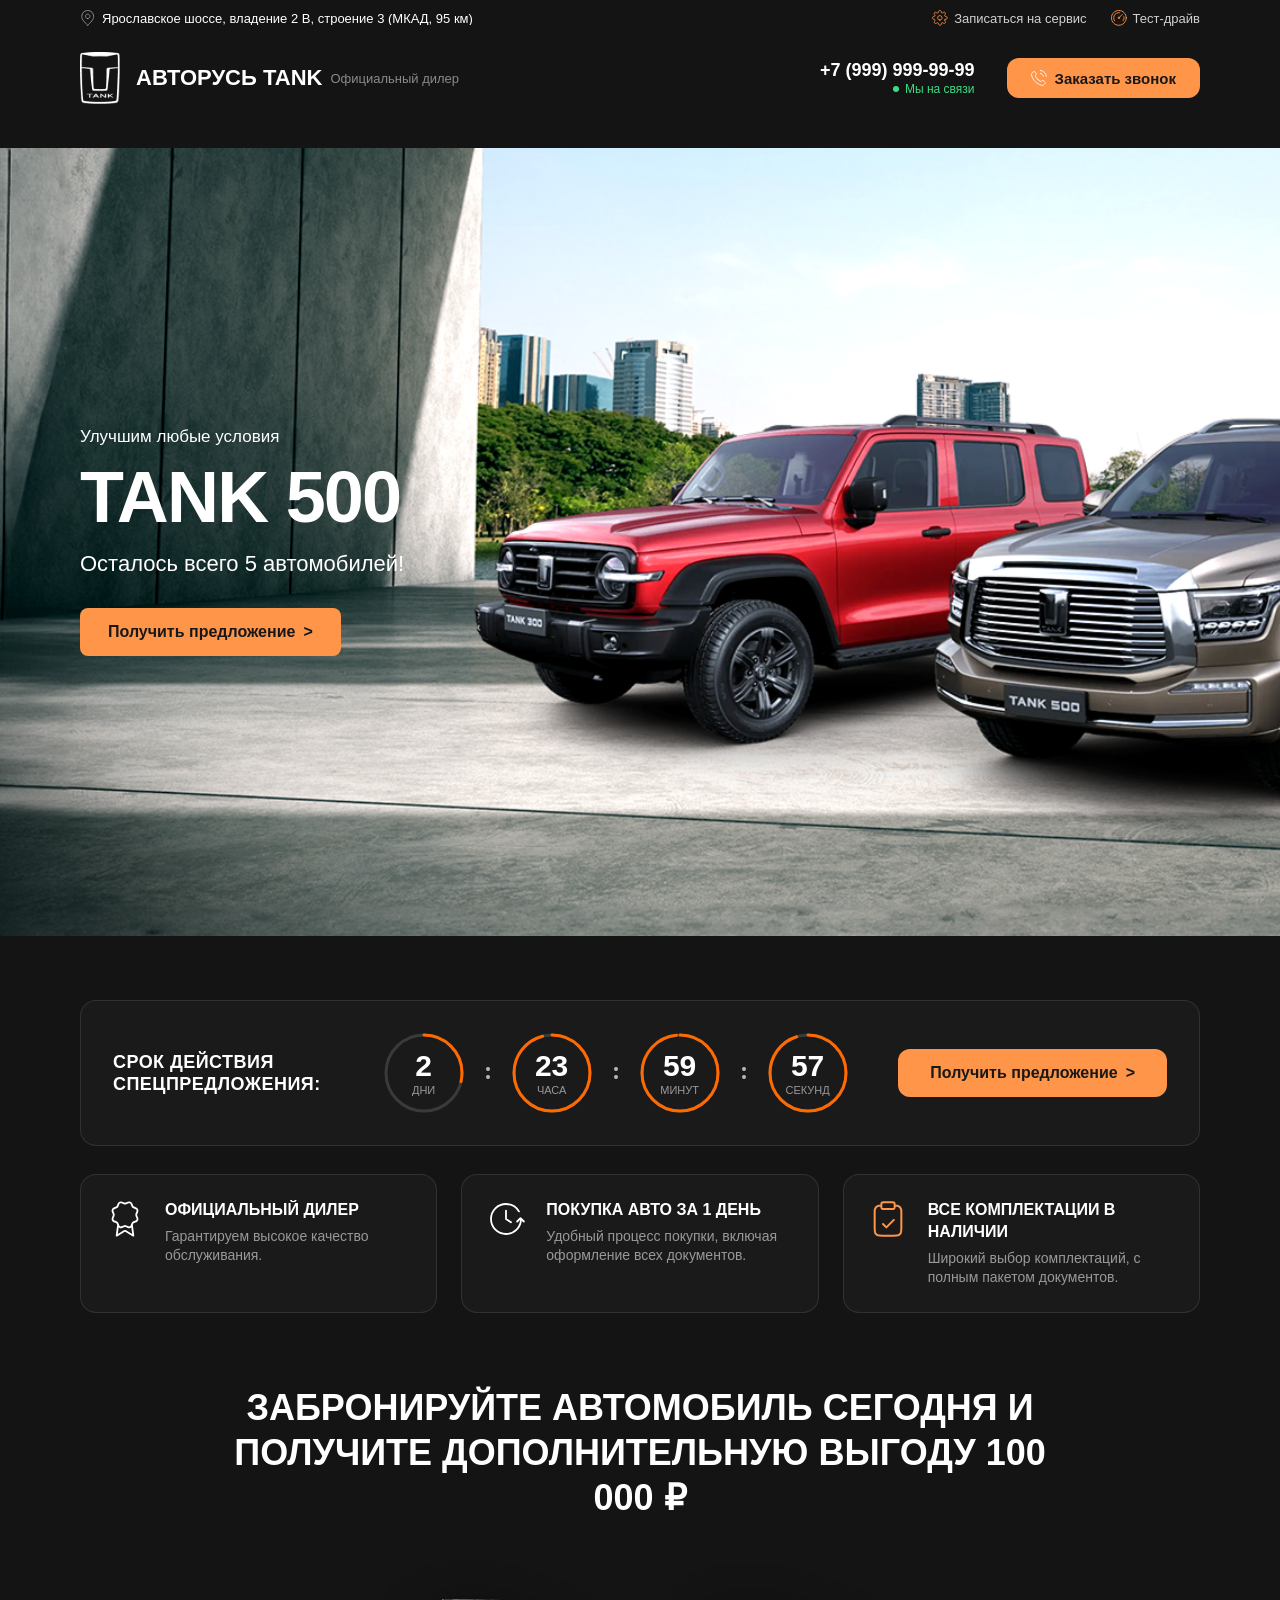
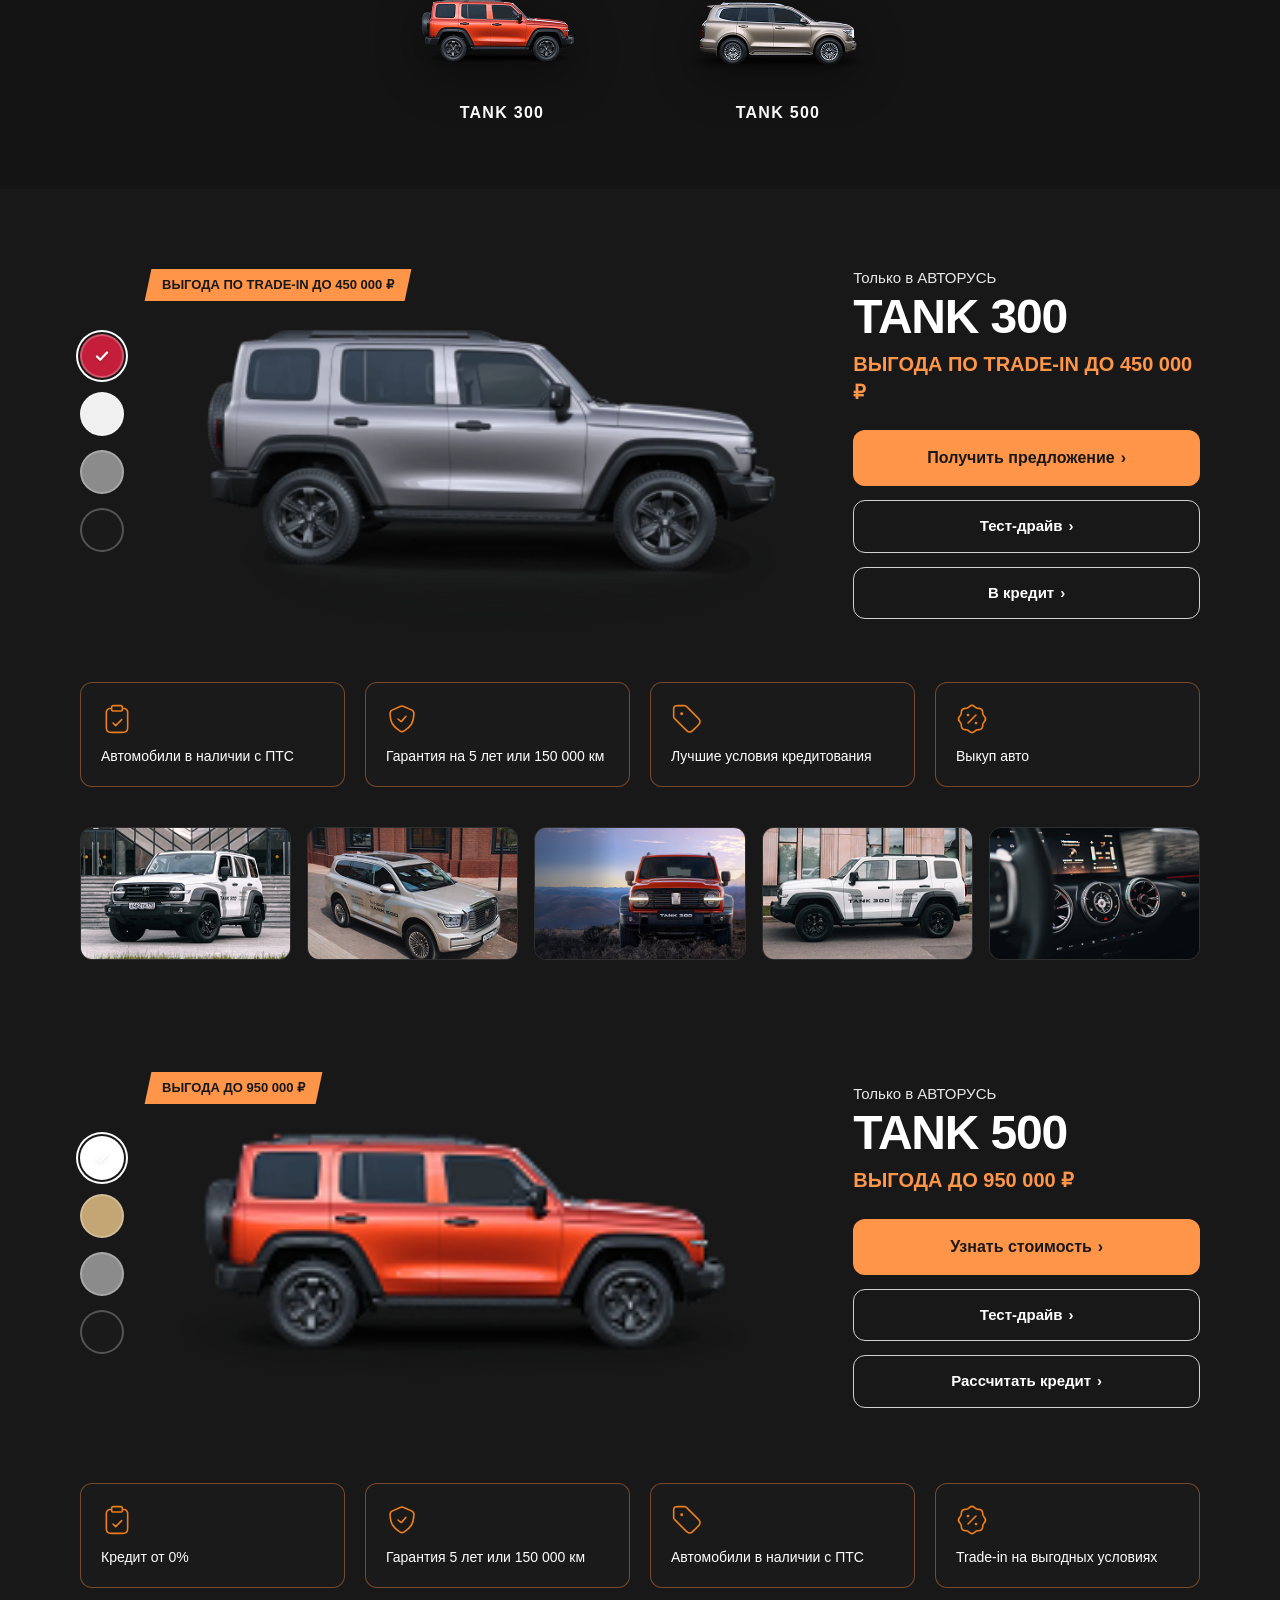
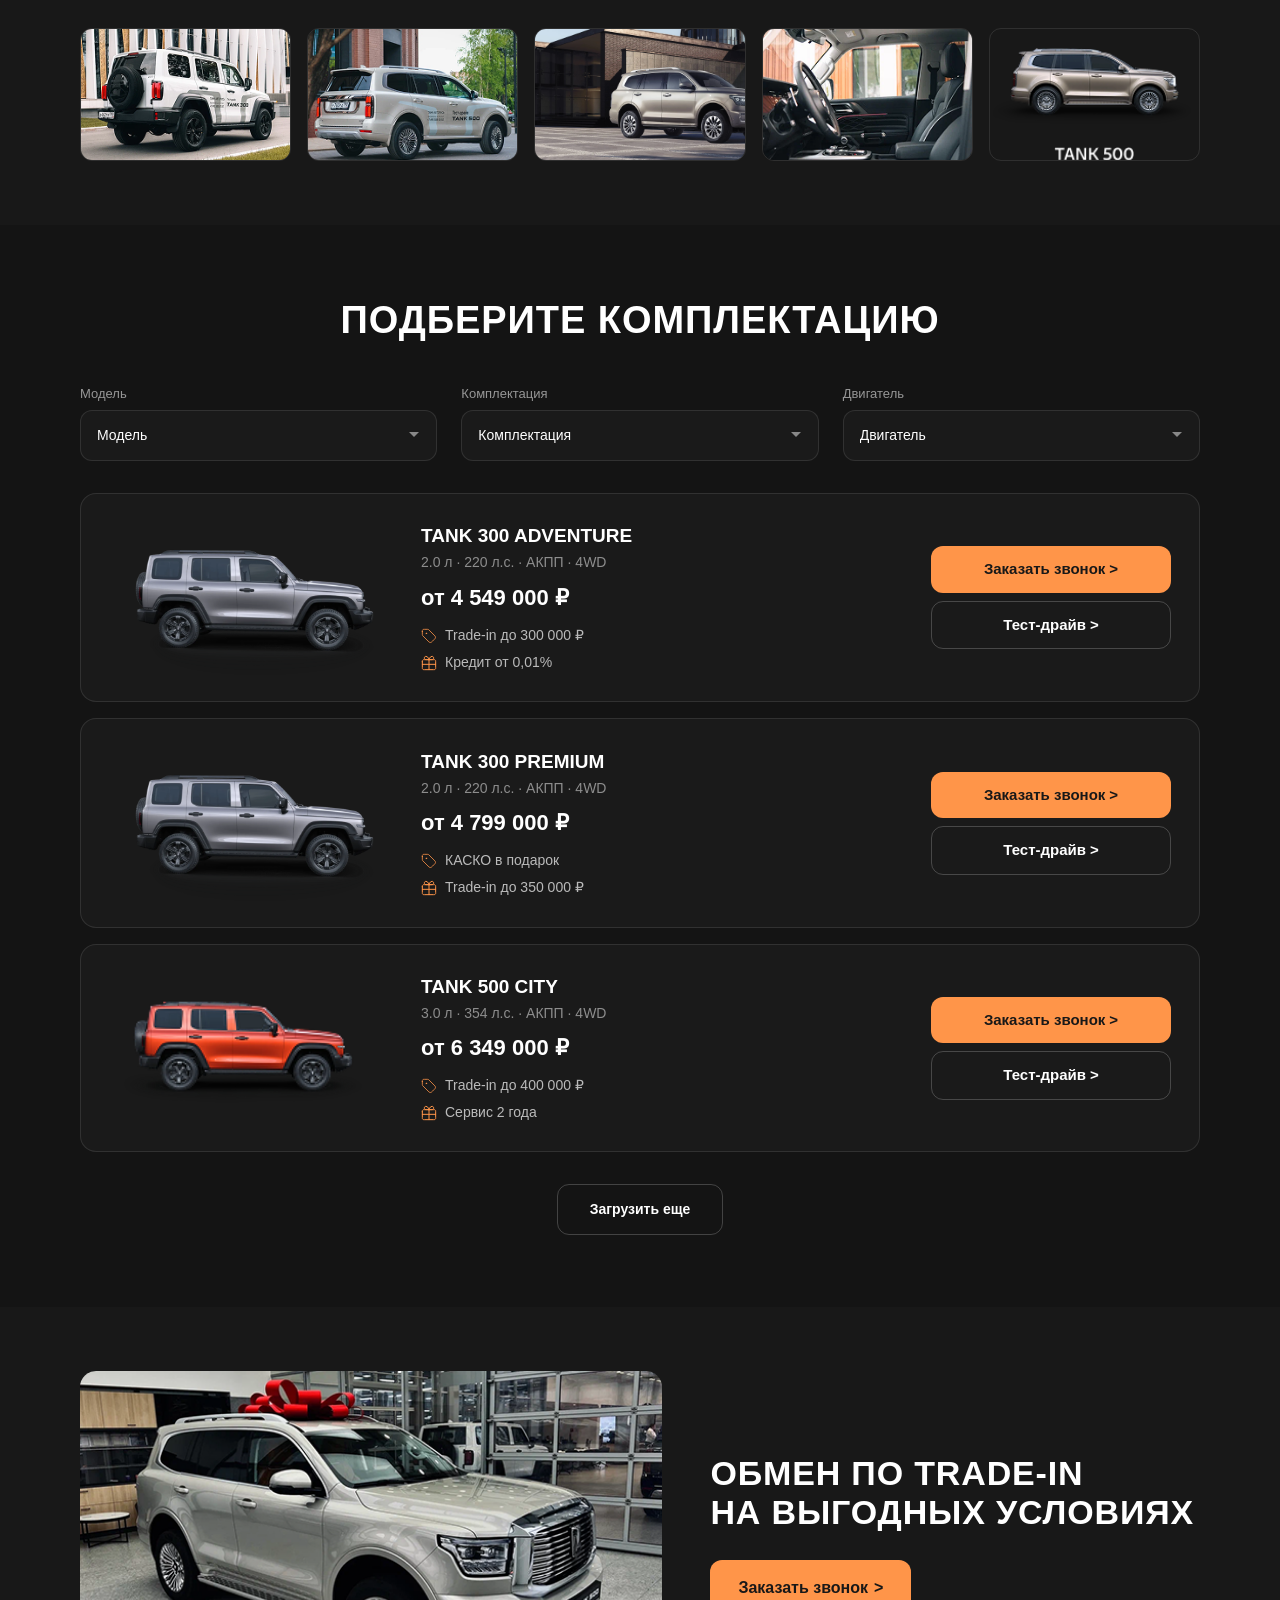
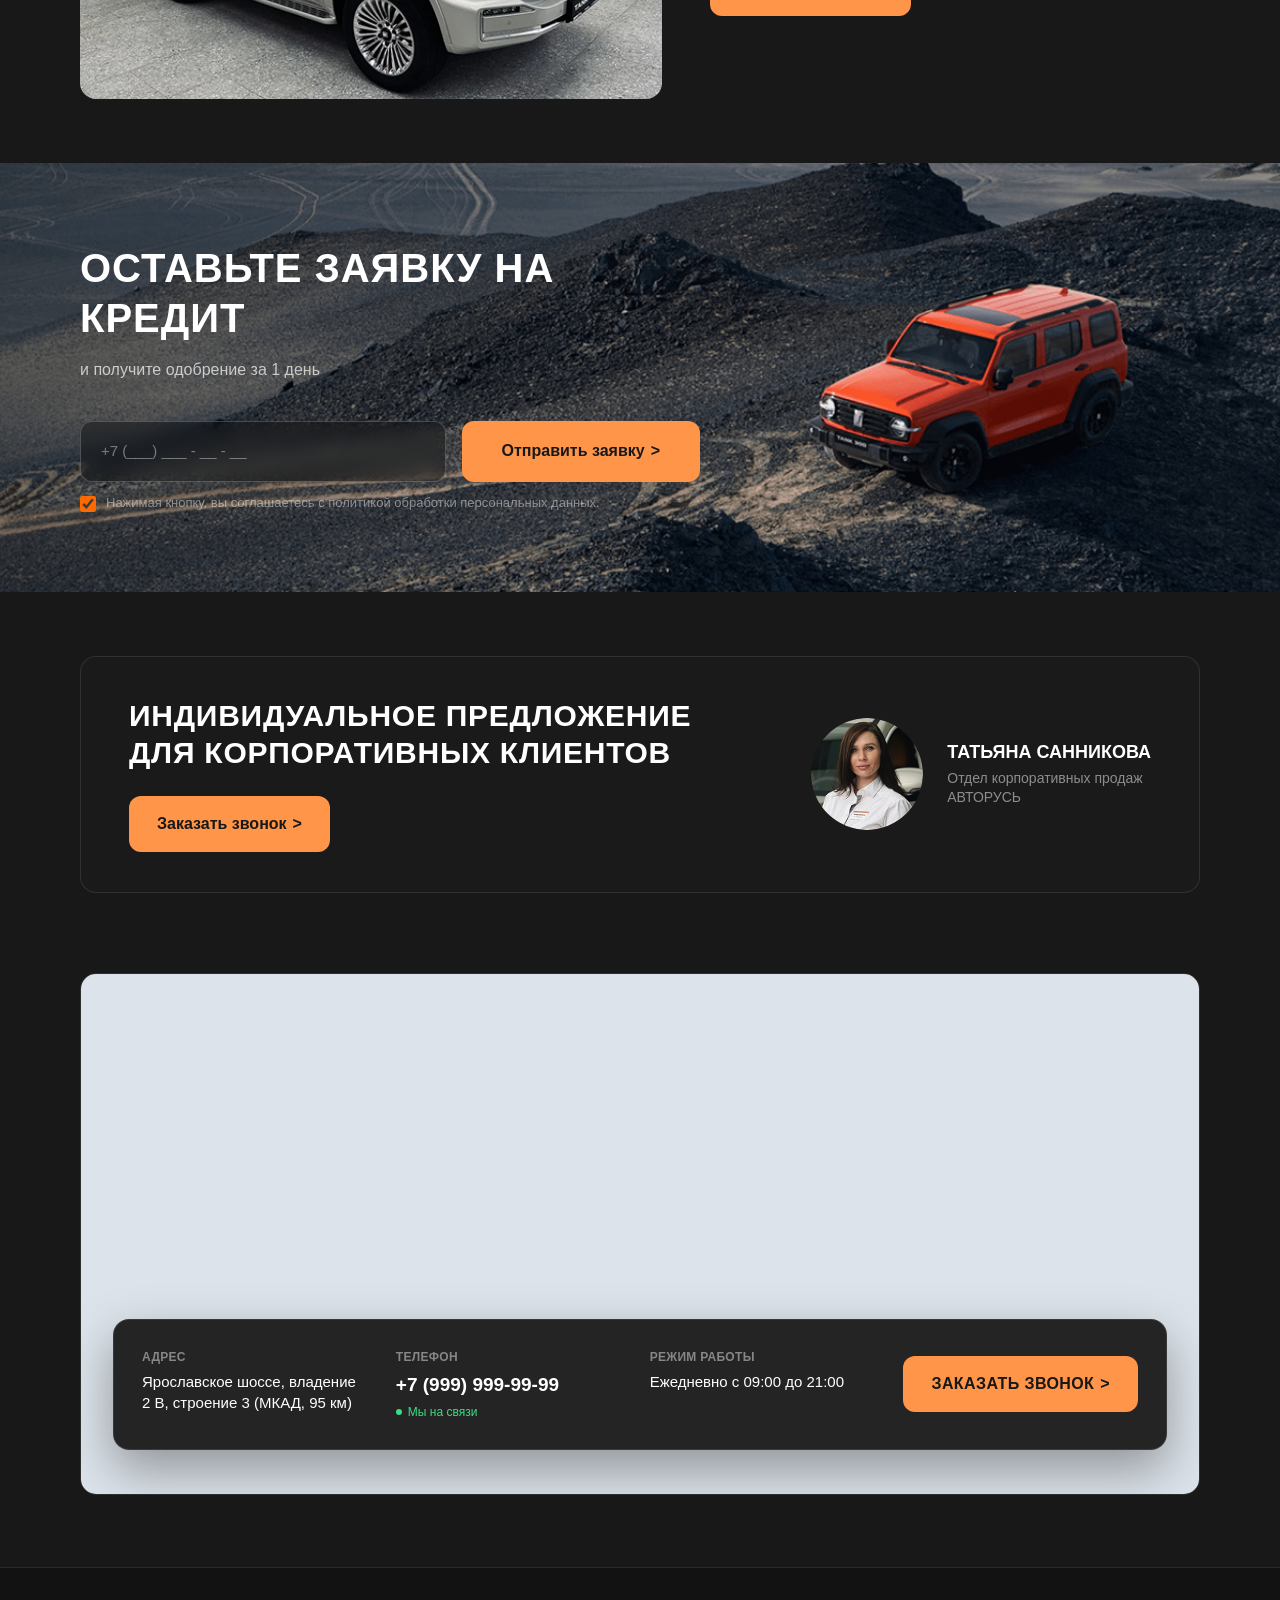
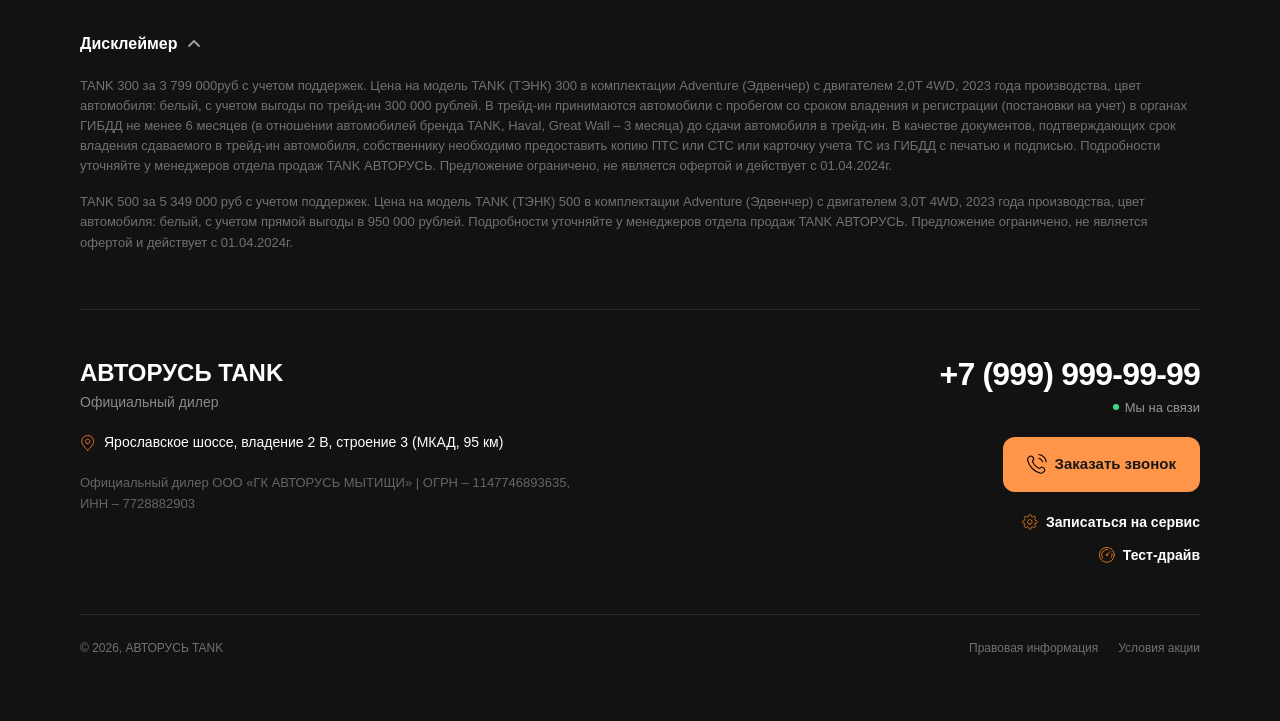
==== commit ef3ae3c0: "Add offline CMS so site and admin work without OpenServer or remote PHP. Static /admin saves to loca" ====
--- a/public/index.html
+++ b/public/index.html
@@ -3499,6 +3499,8 @@
       //# sourceURL=avtodealer-main-js-extra
     </script>
     <script id="avtodealer-main-js" src="/js/main.js?ver=1790058574"></script>
+    <script src="/js/avto-content.js?ver=2"></script>
+    <script src="/js/avto-hydrate.js?ver=2"></script>
     <script id="wp-emoji-settings" type="application/json">
       {
         "baseUrl": "https://s.w.org/images/core/emoji/17.0.2/72x72/",
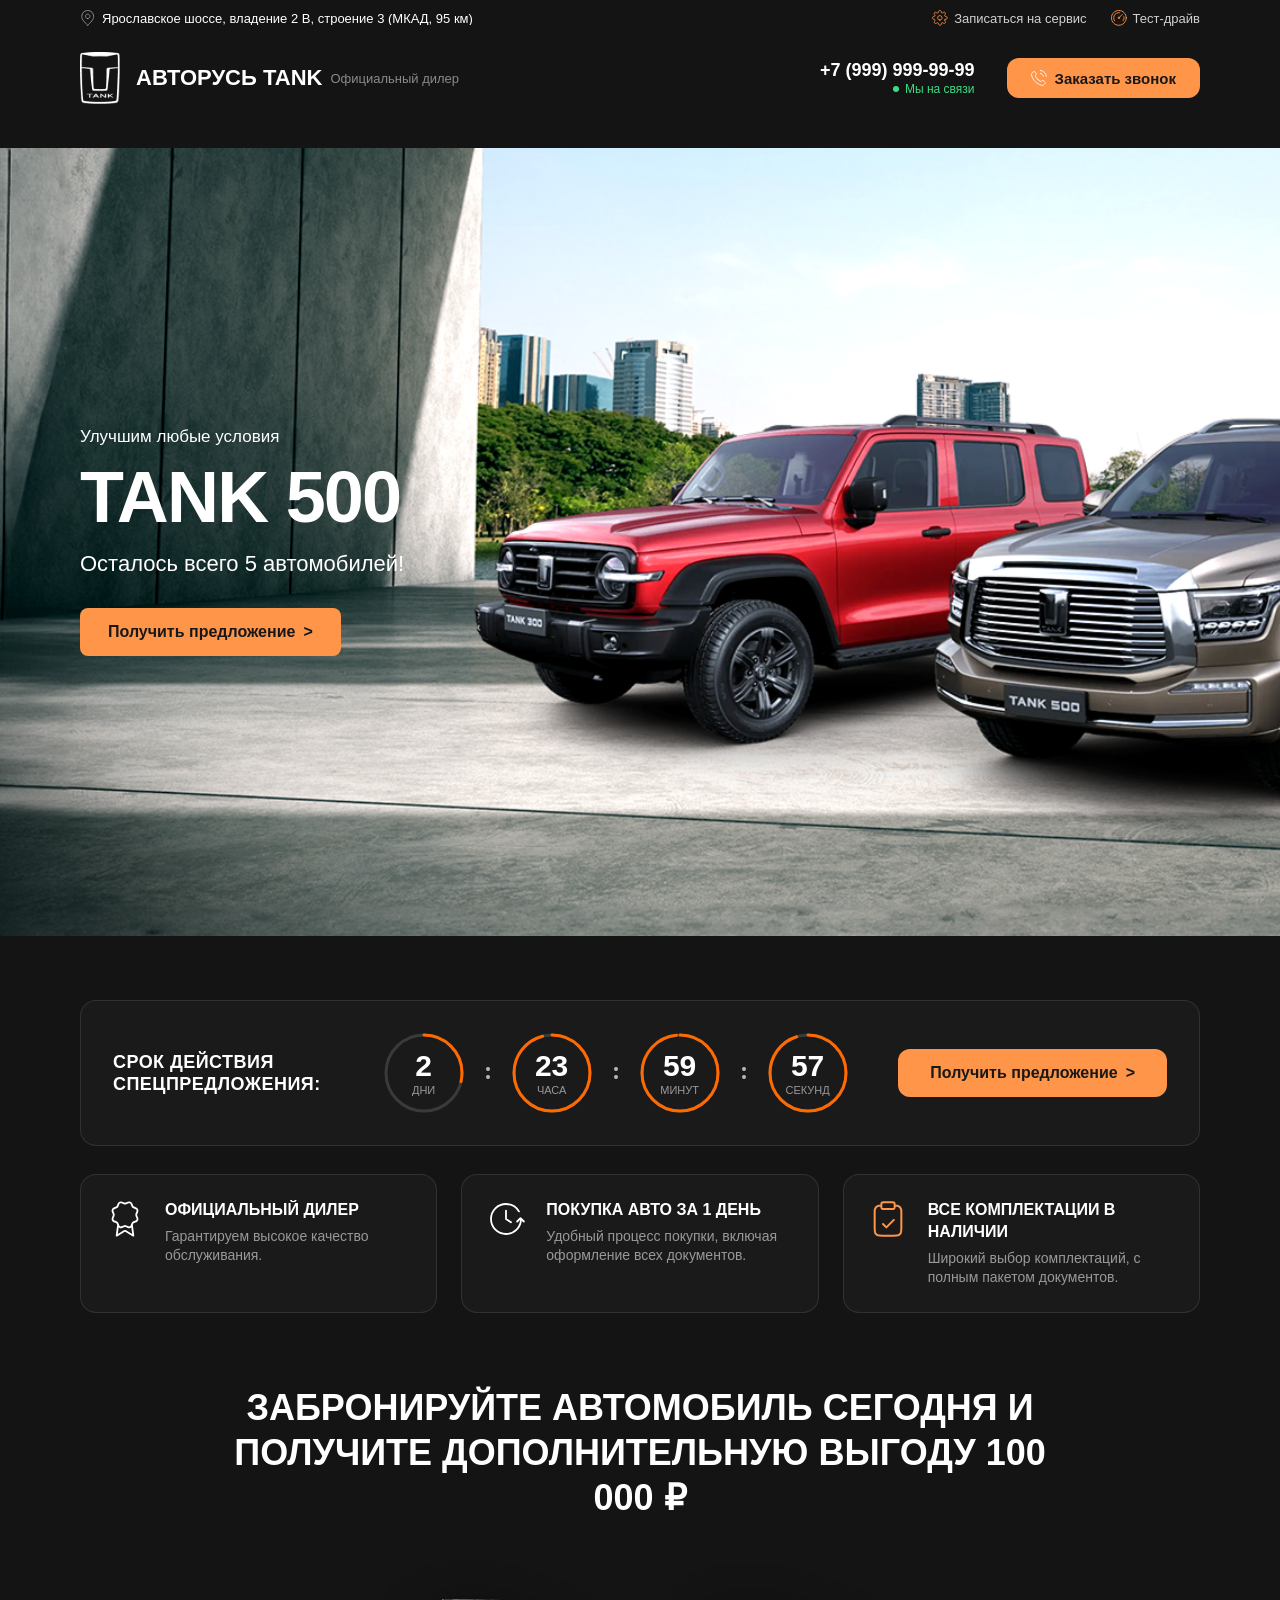
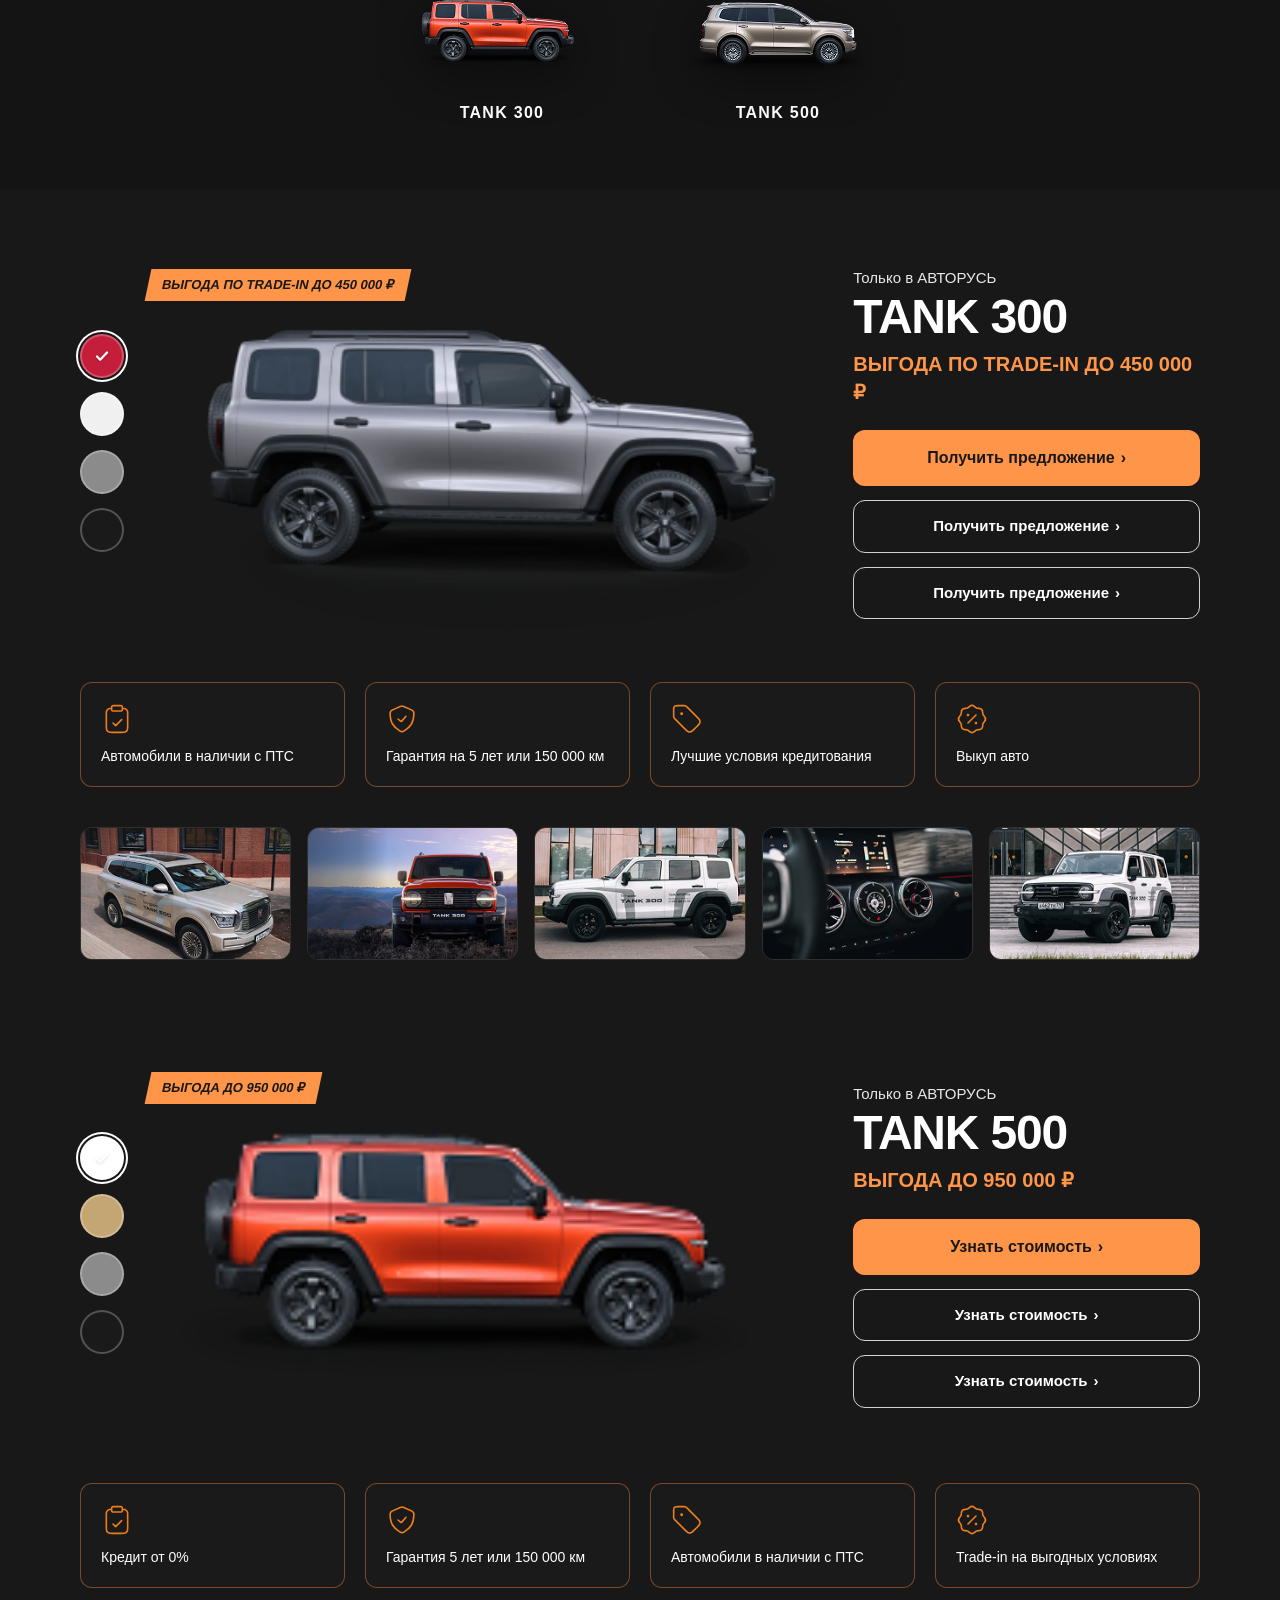
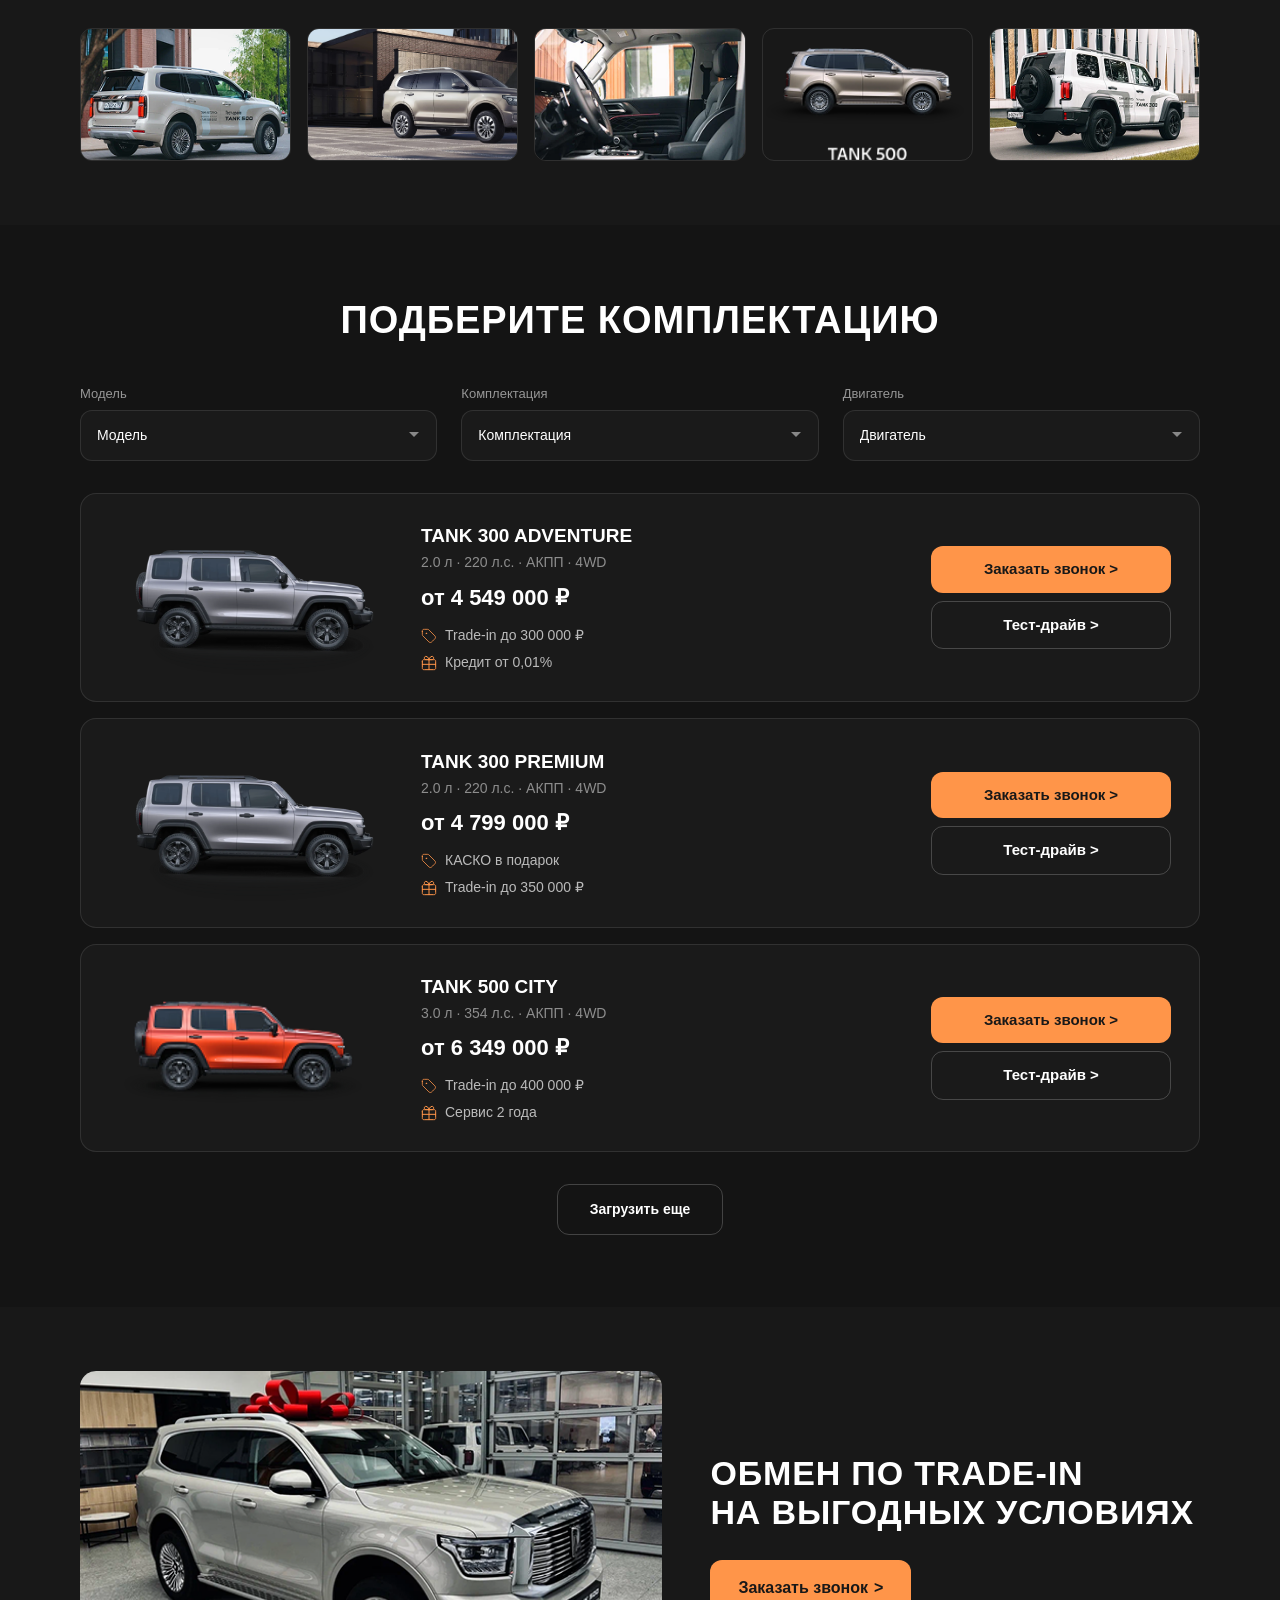
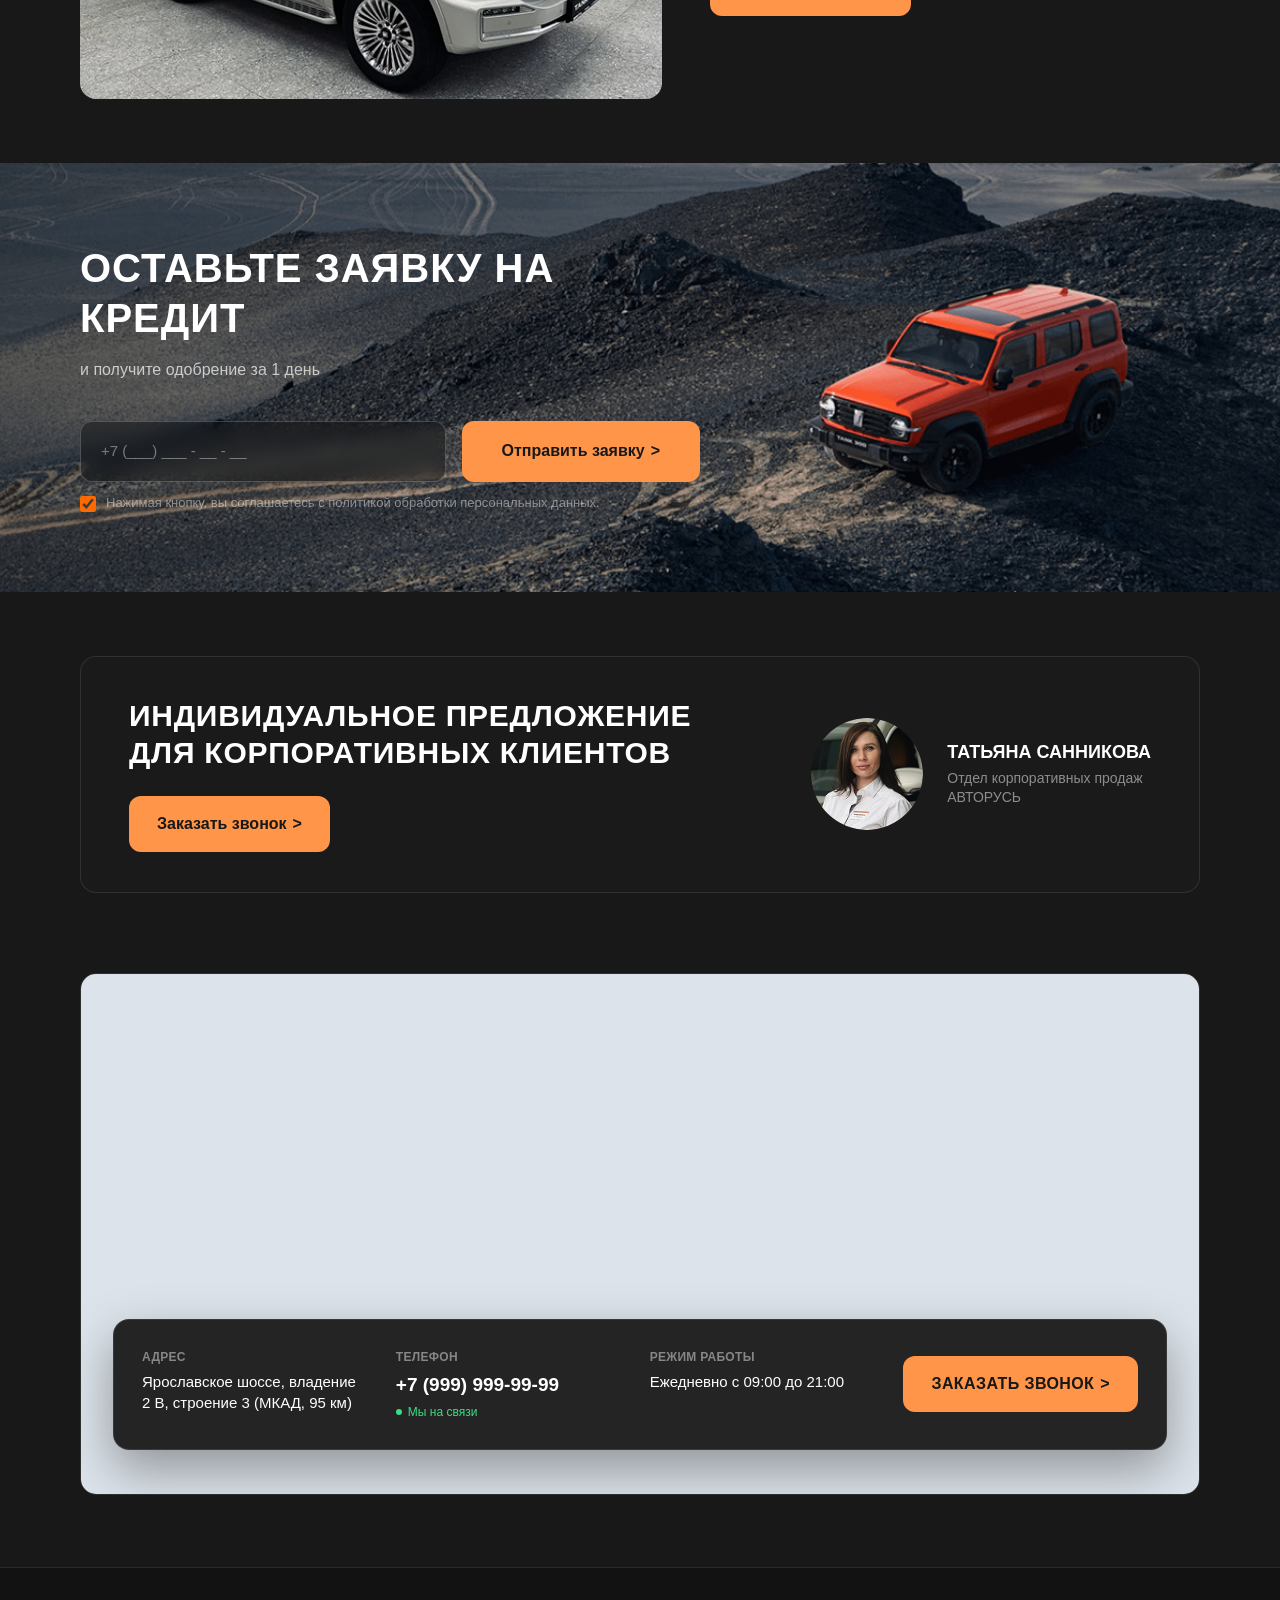
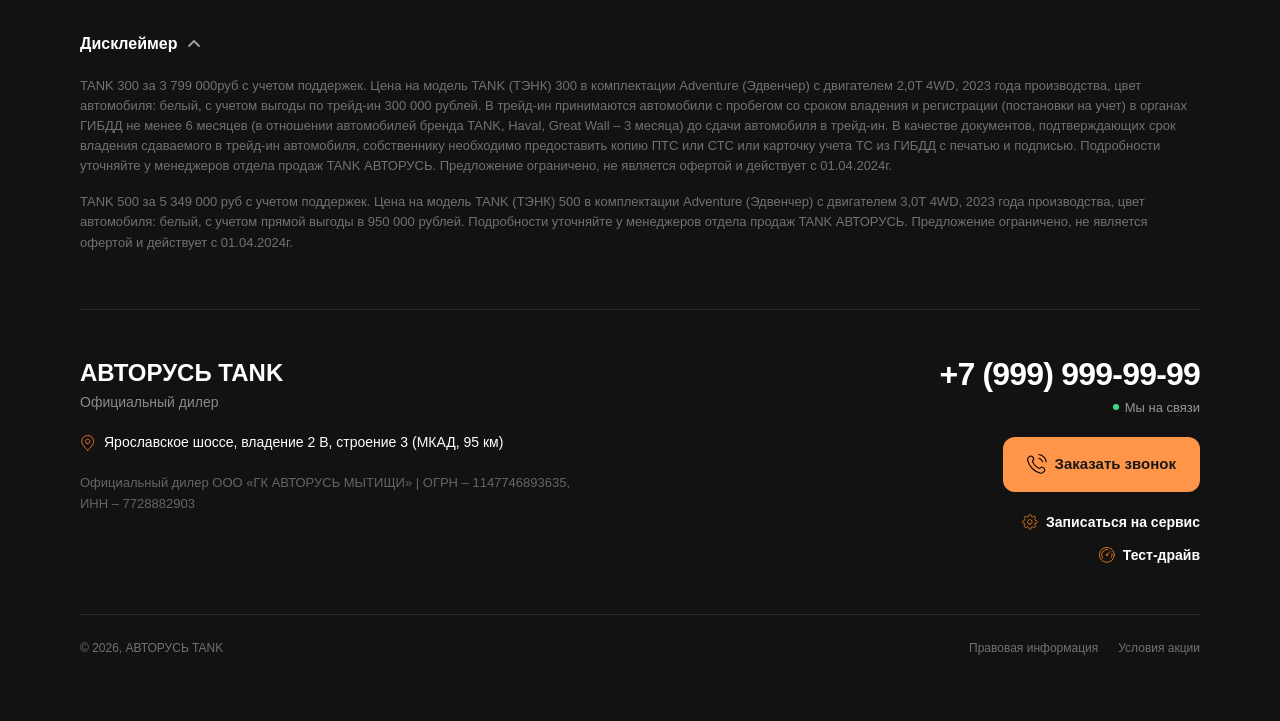
==== commit 1ca35da2: "project admin  spark backend" ====
--- a/public/index.html
+++ b/public/index.html
@@ -3499,8 +3499,8 @@
       //# sourceURL=avtodealer-main-js-extra
     </script>
     <script id="avtodealer-main-js" src="/js/main.js?ver=1790058574"></script>
-    <script src="/js/avto-content.js?ver=2"></script>
-    <script src="/js/avto-hydrate.js?ver=2"></script>
+    <script src="/js/avto-content.js?ver=3"></script>
+    <script src="/js/avto-hydrate.js?ver=3"></script>
     <script id="wp-emoji-settings" type="application/json">
       {
         "baseUrl": "https://s.w.org/images/core/emoji/17.0.2/72x72/",
